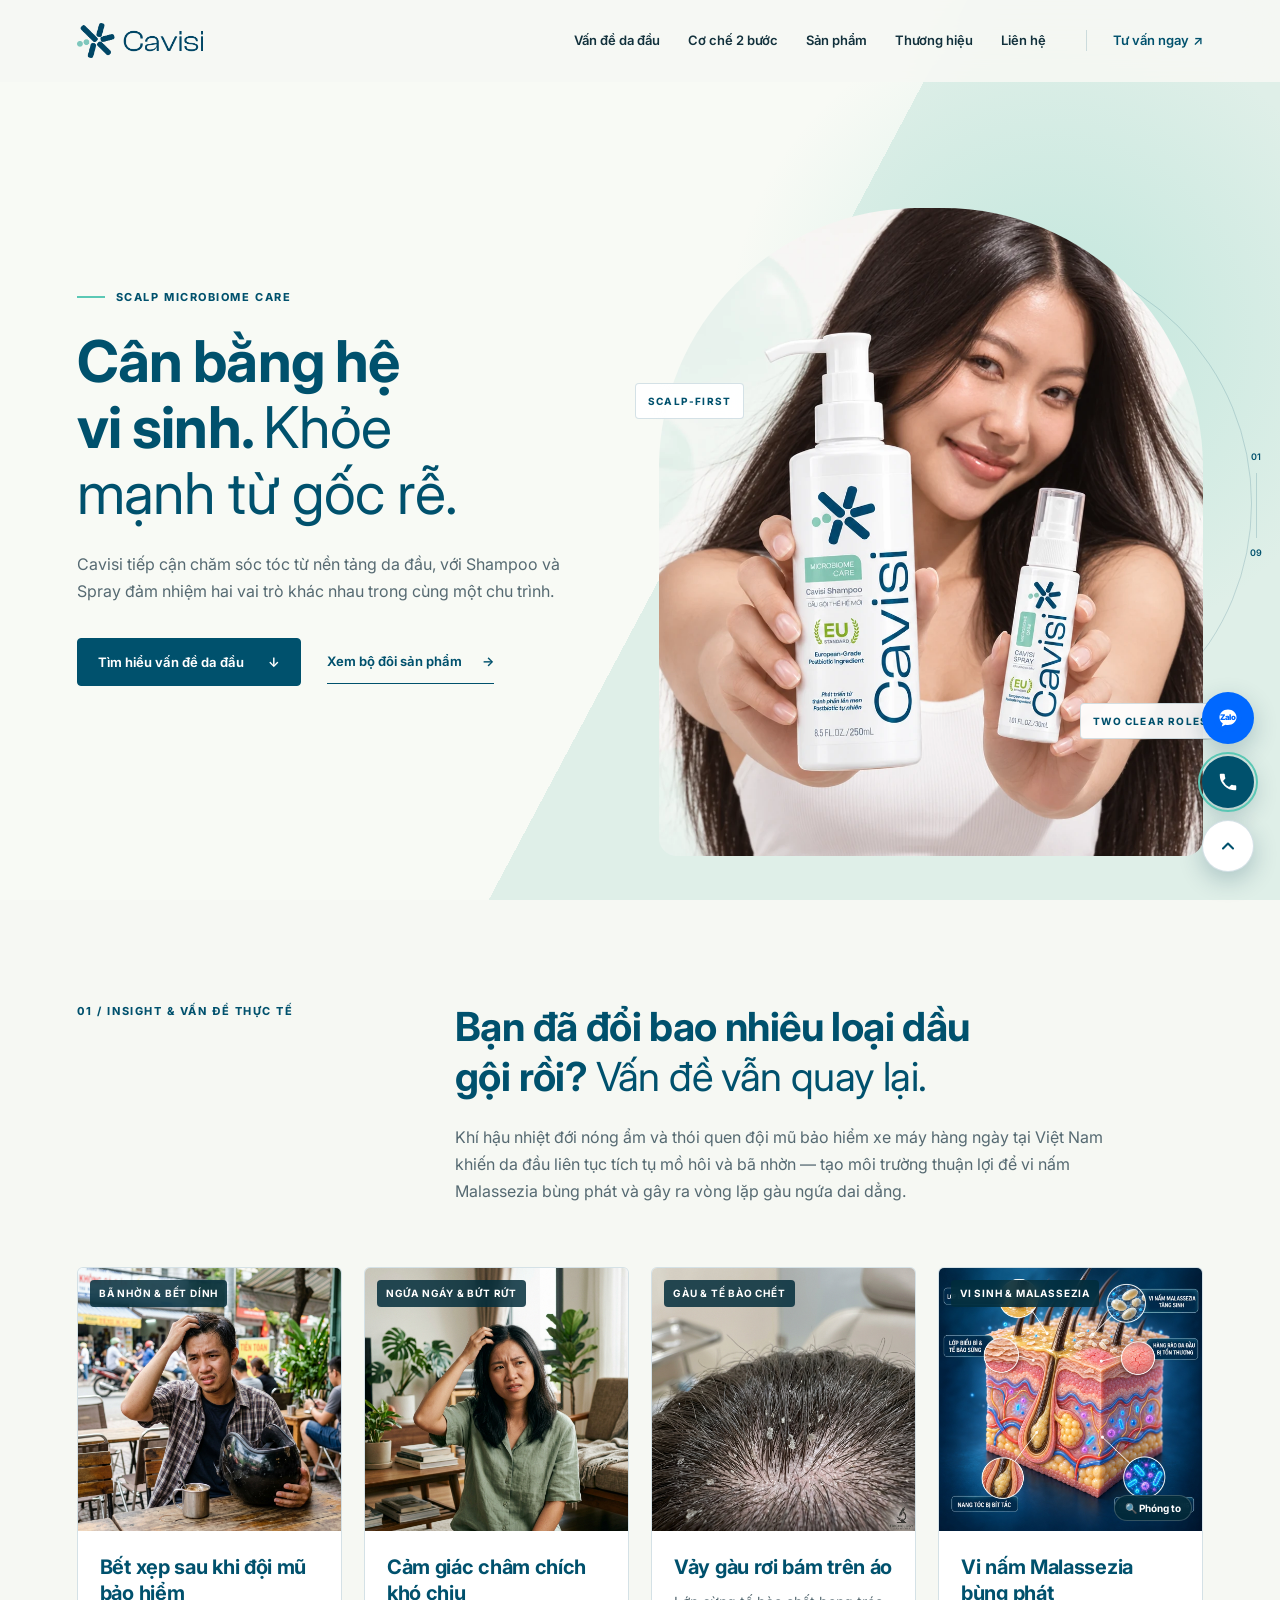
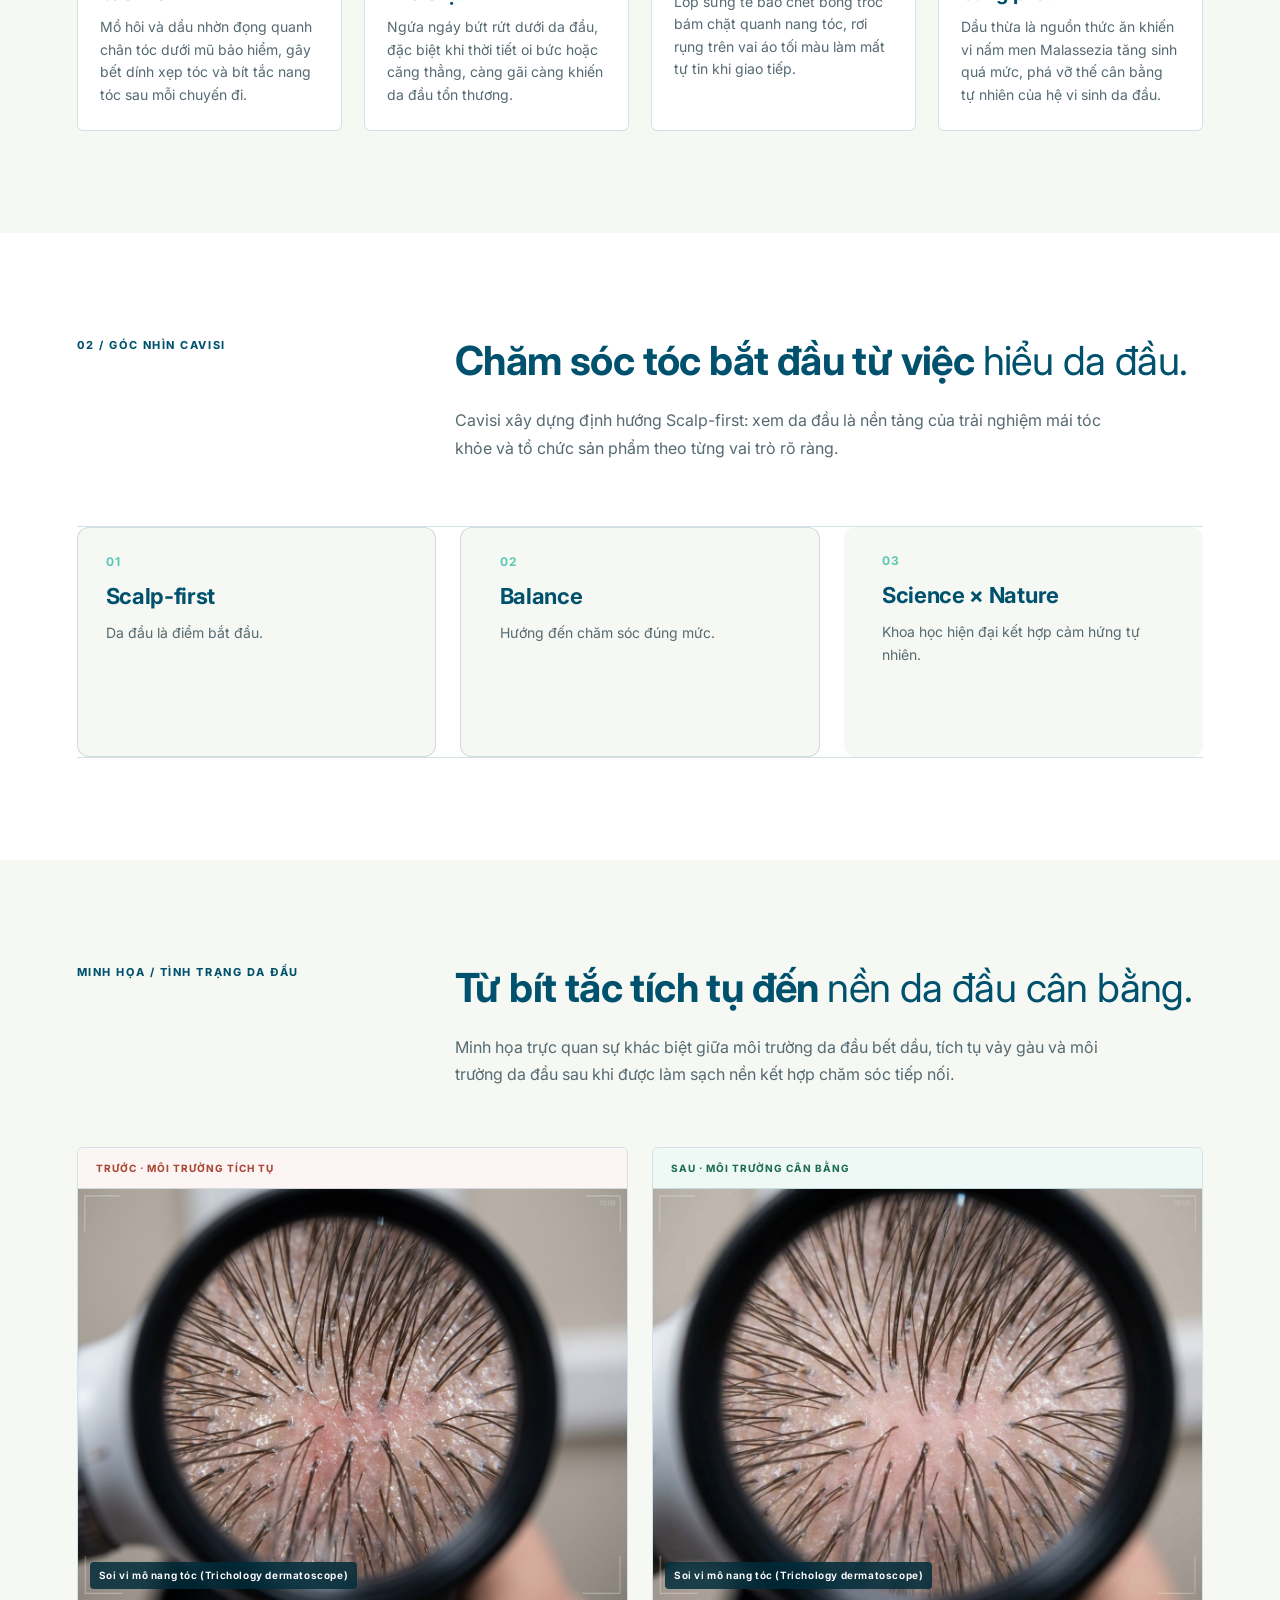
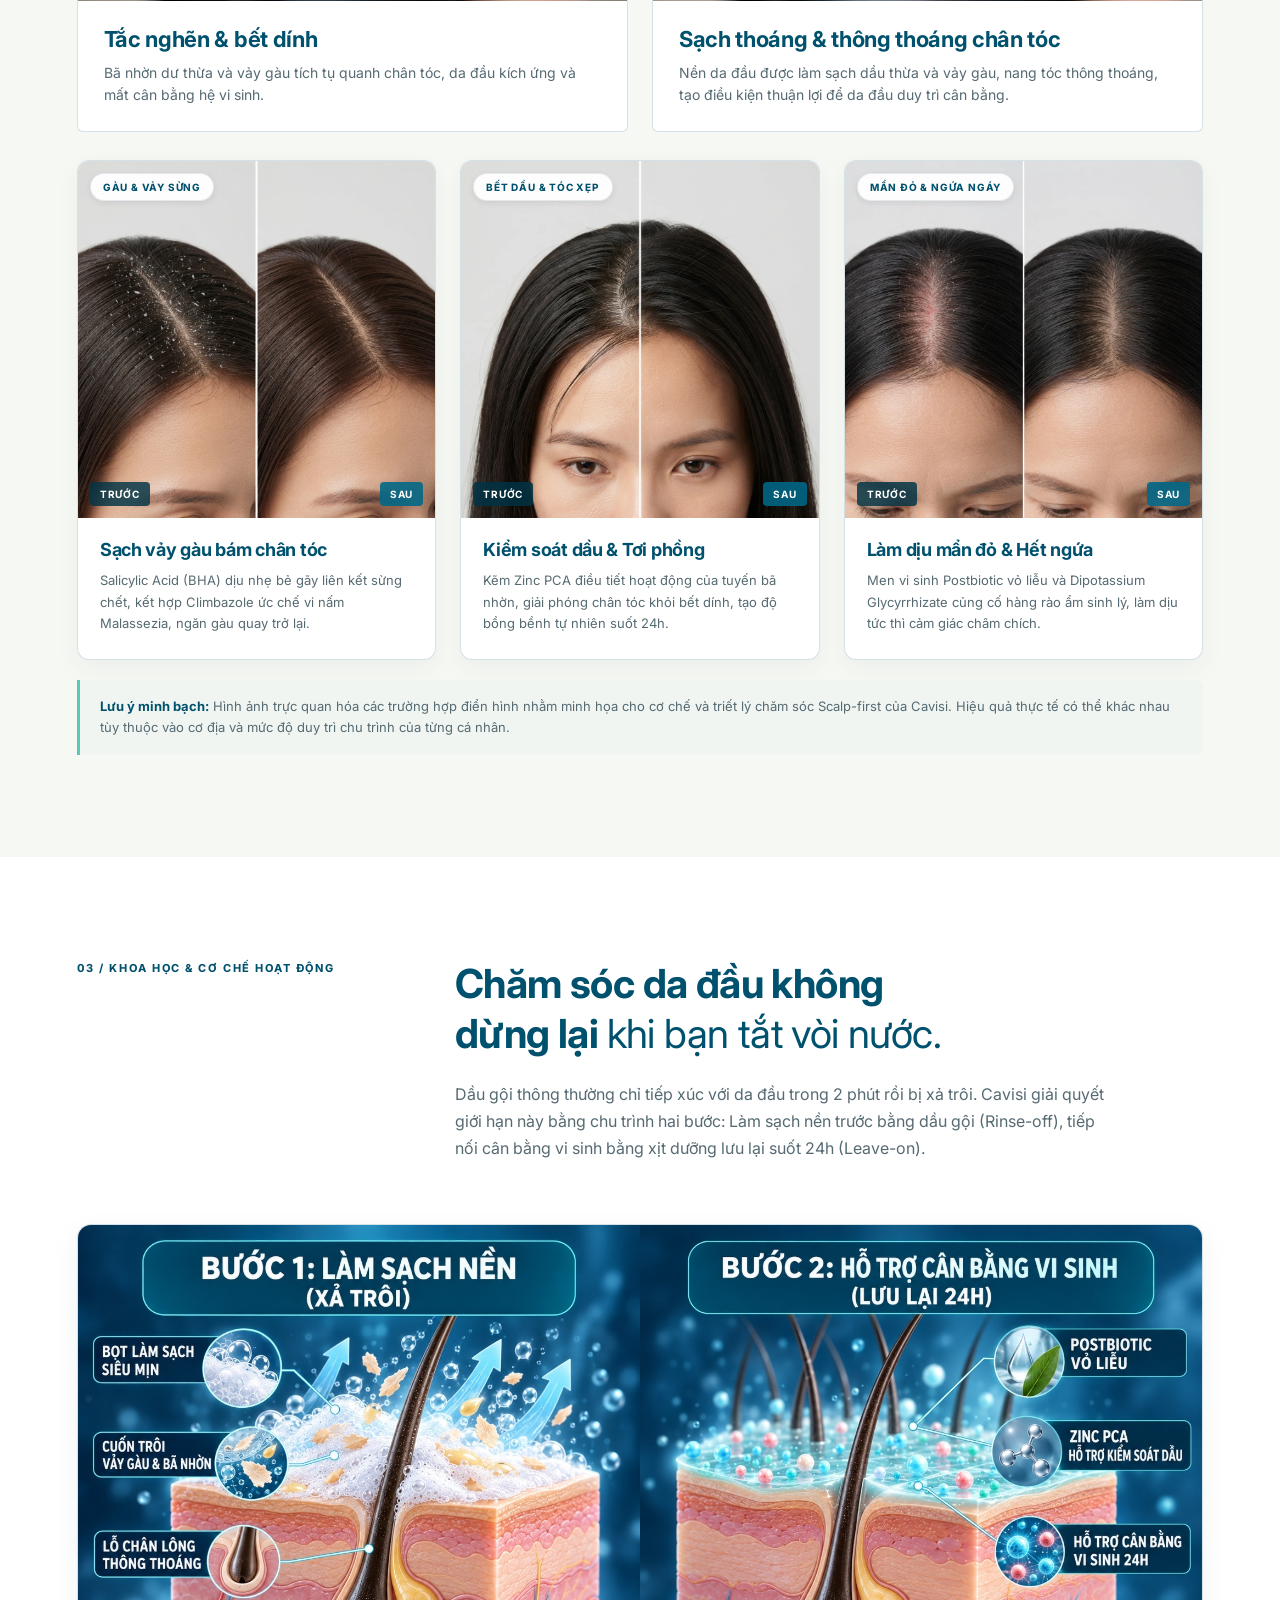
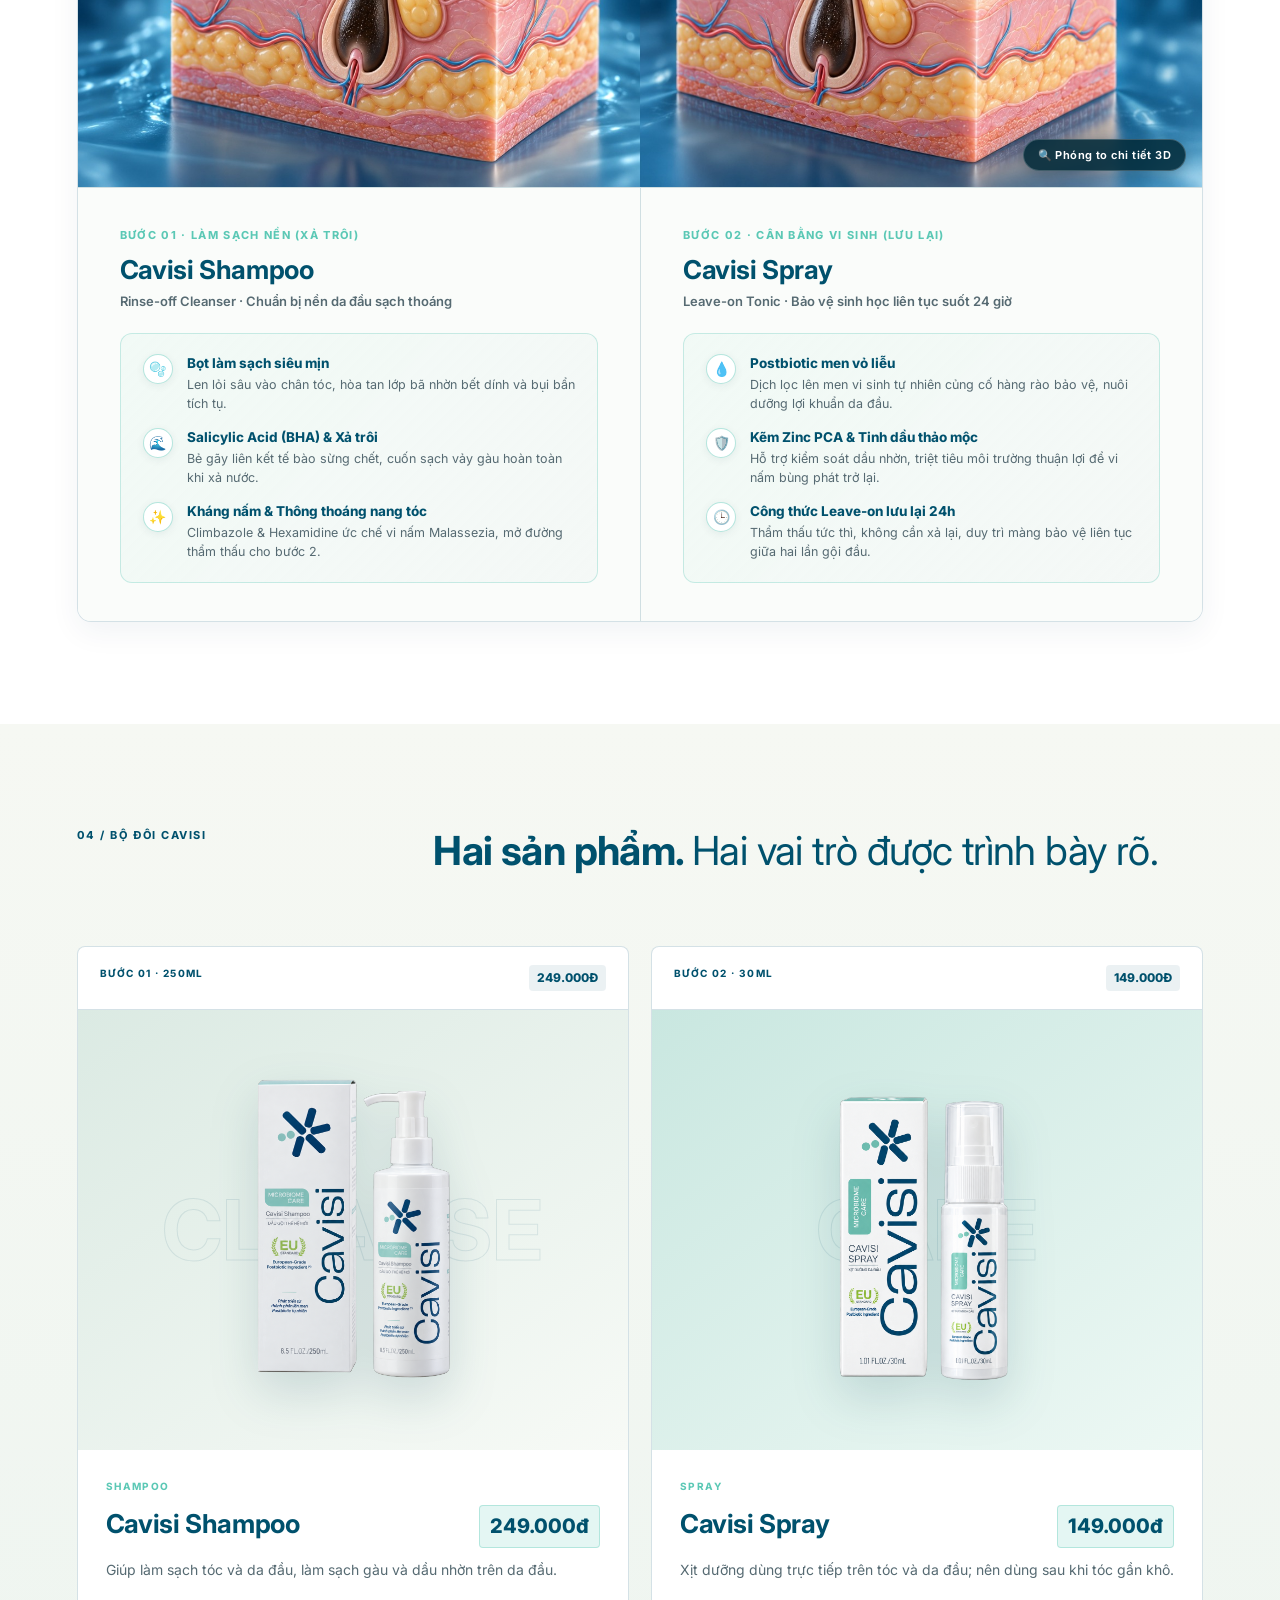
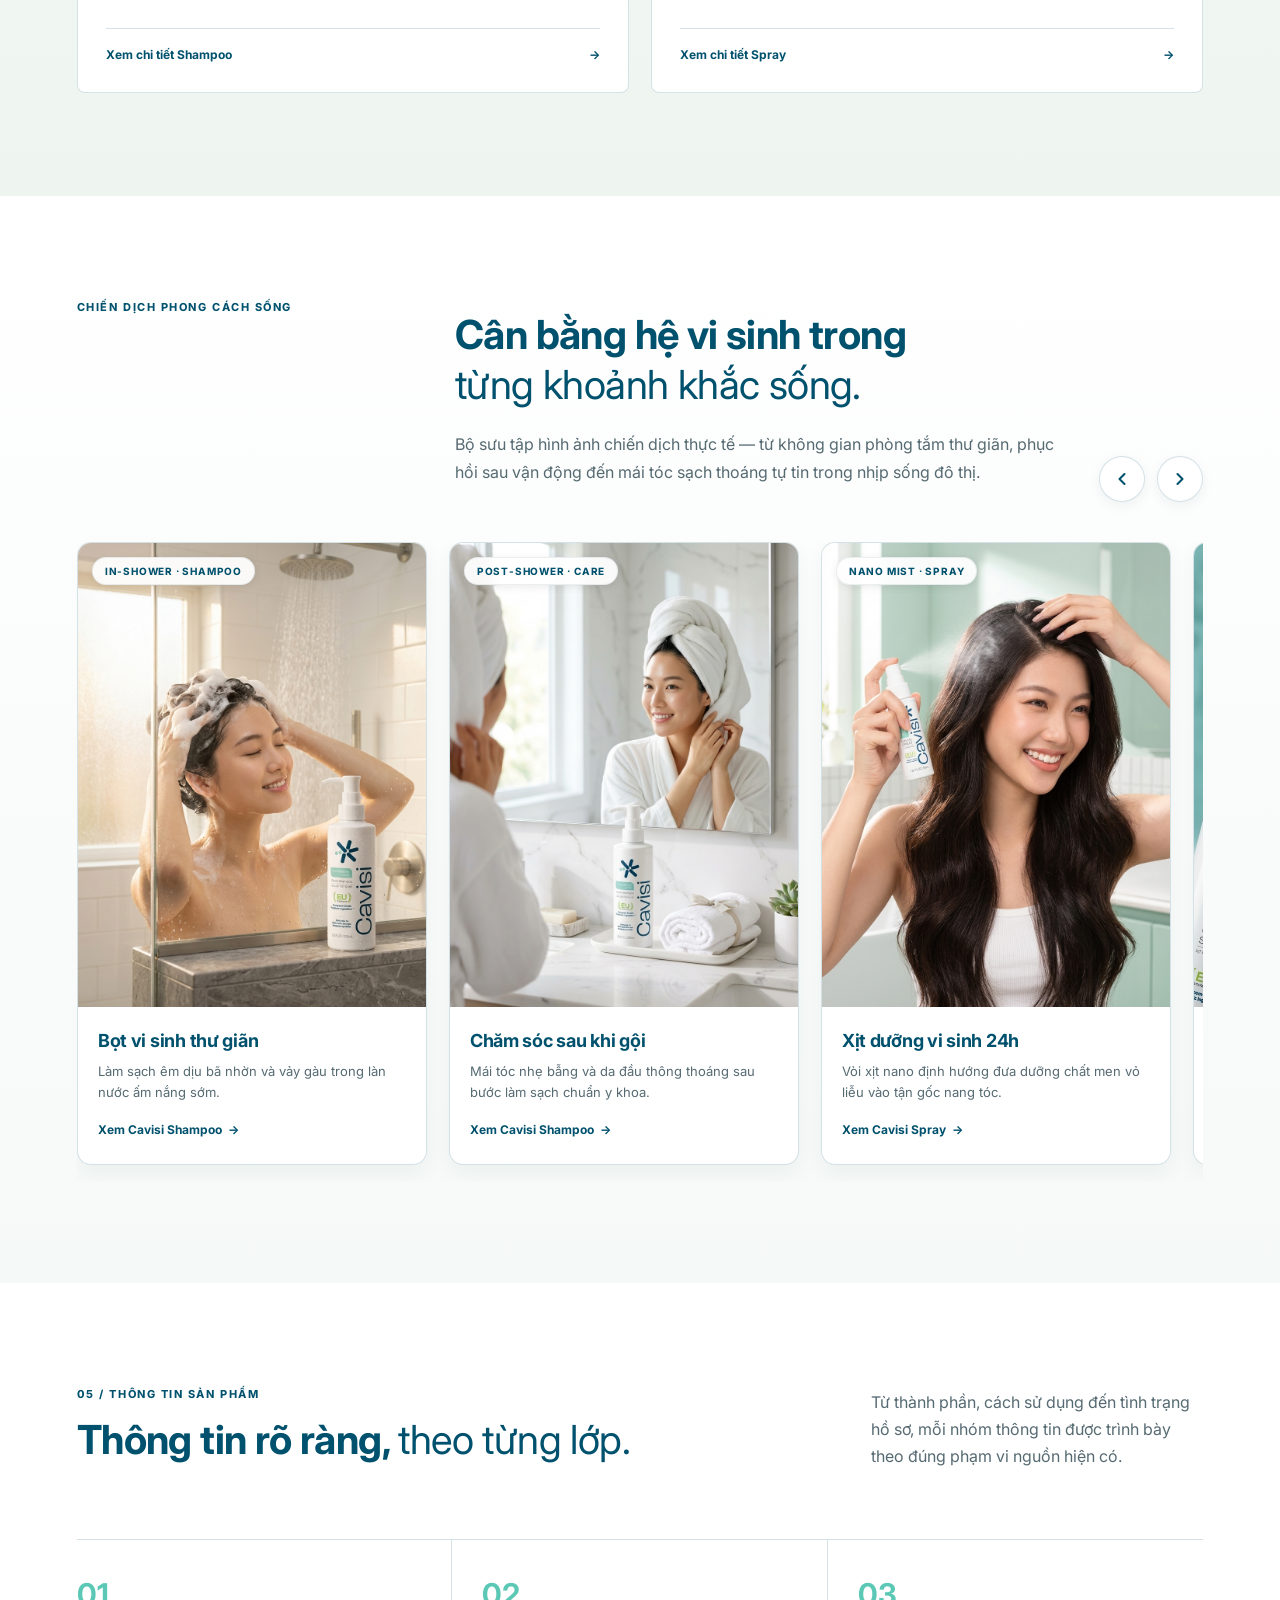
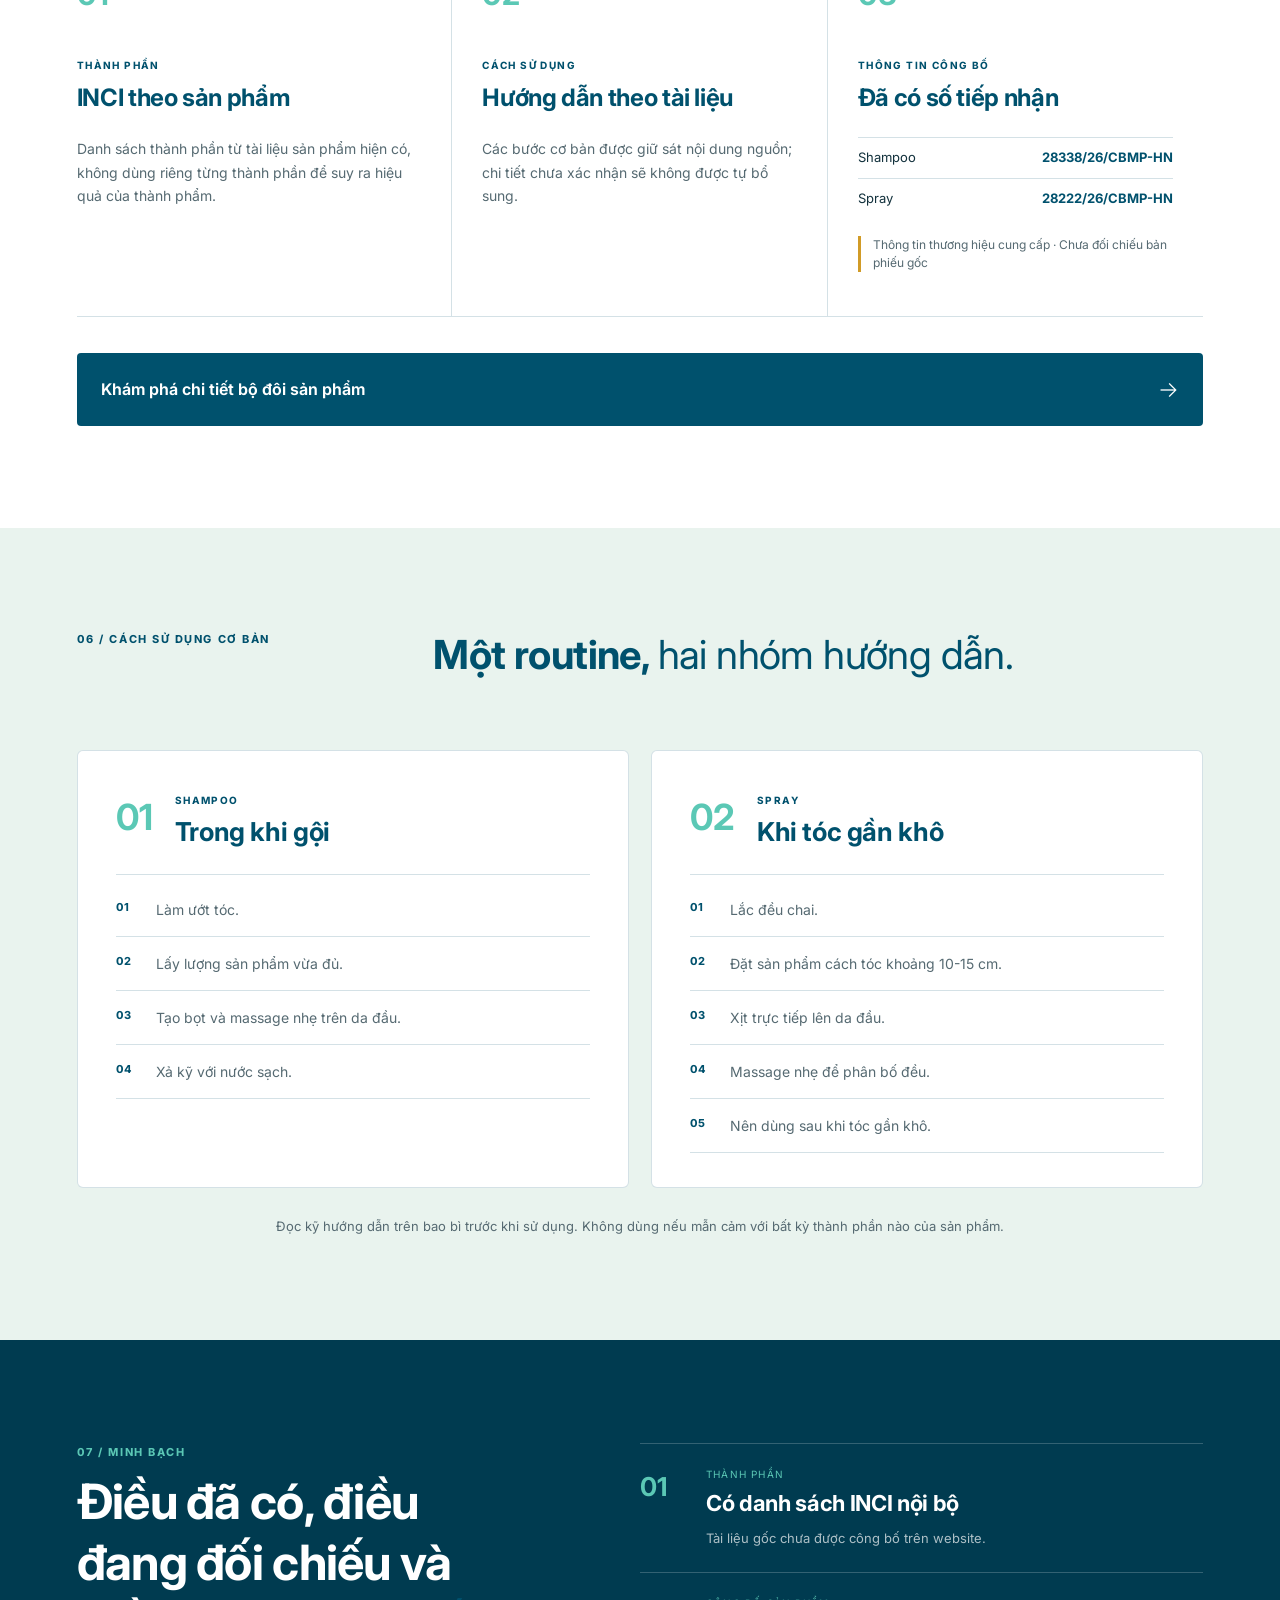
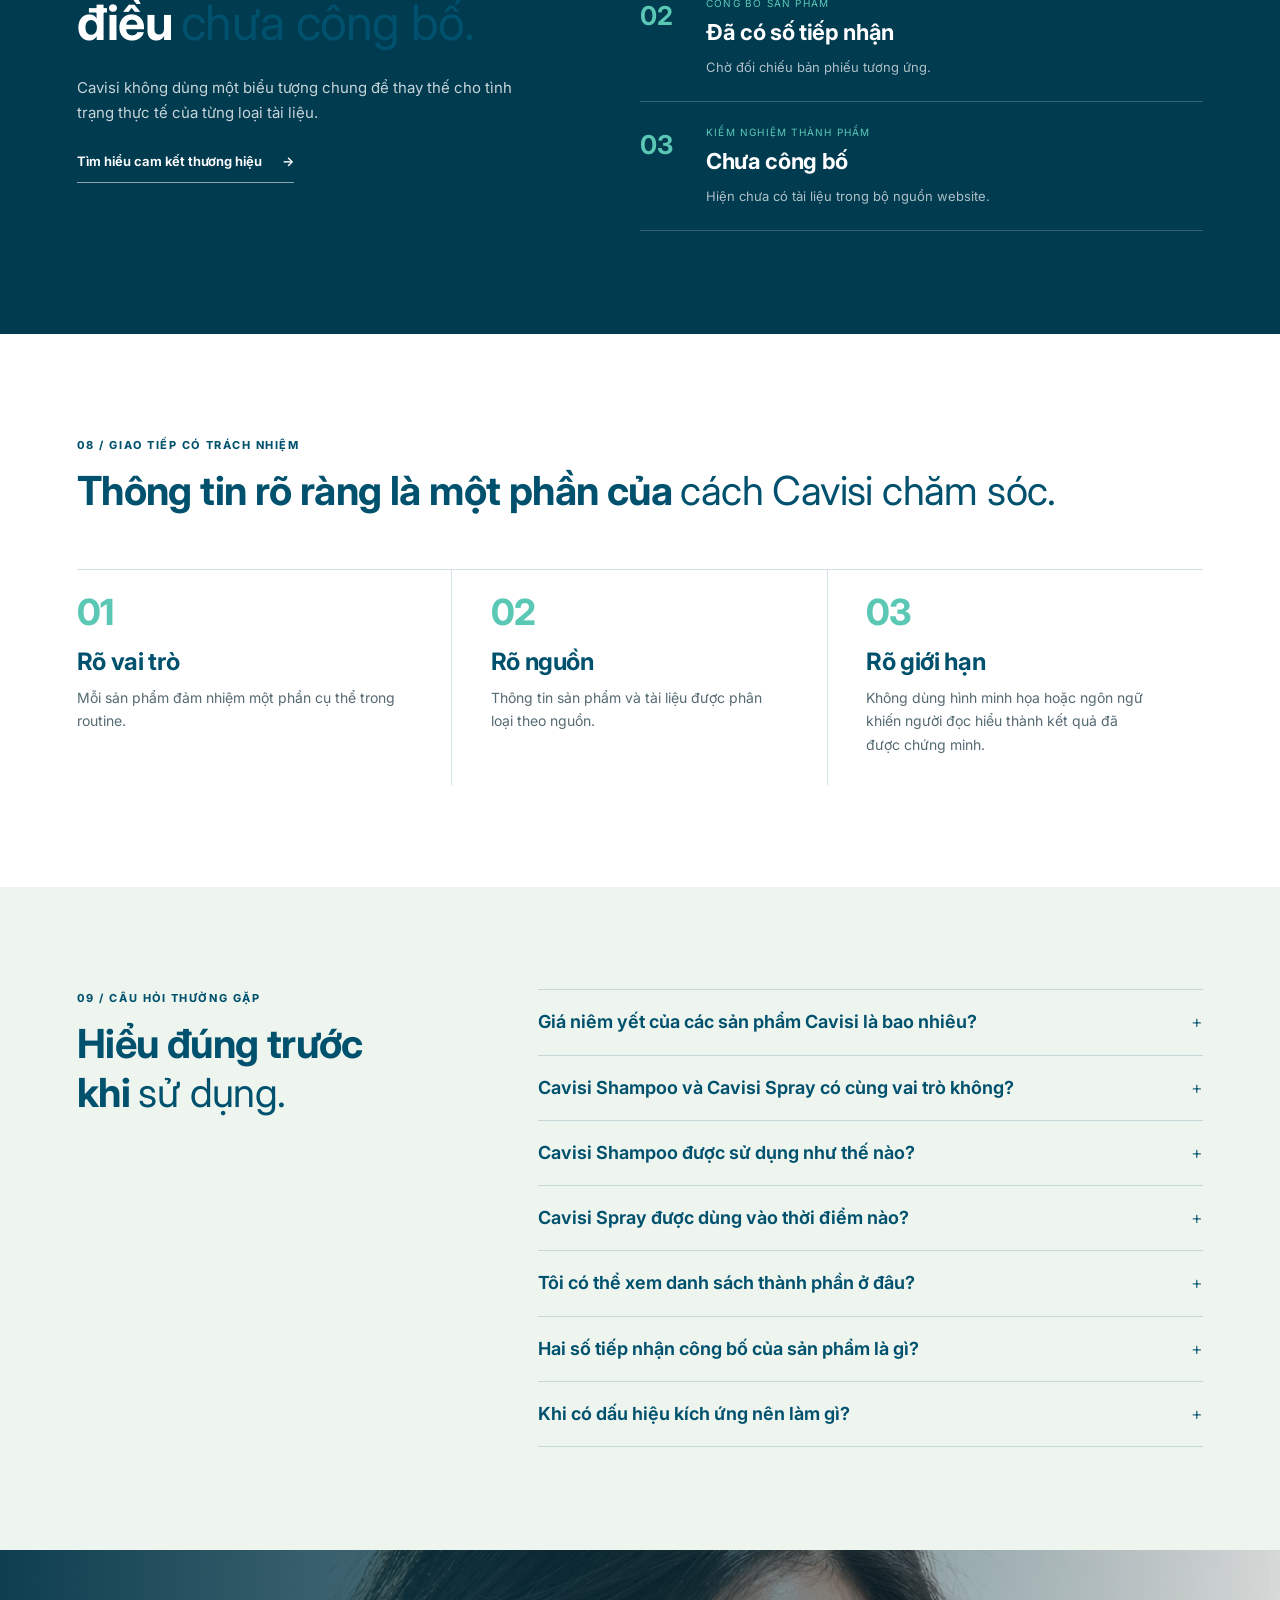
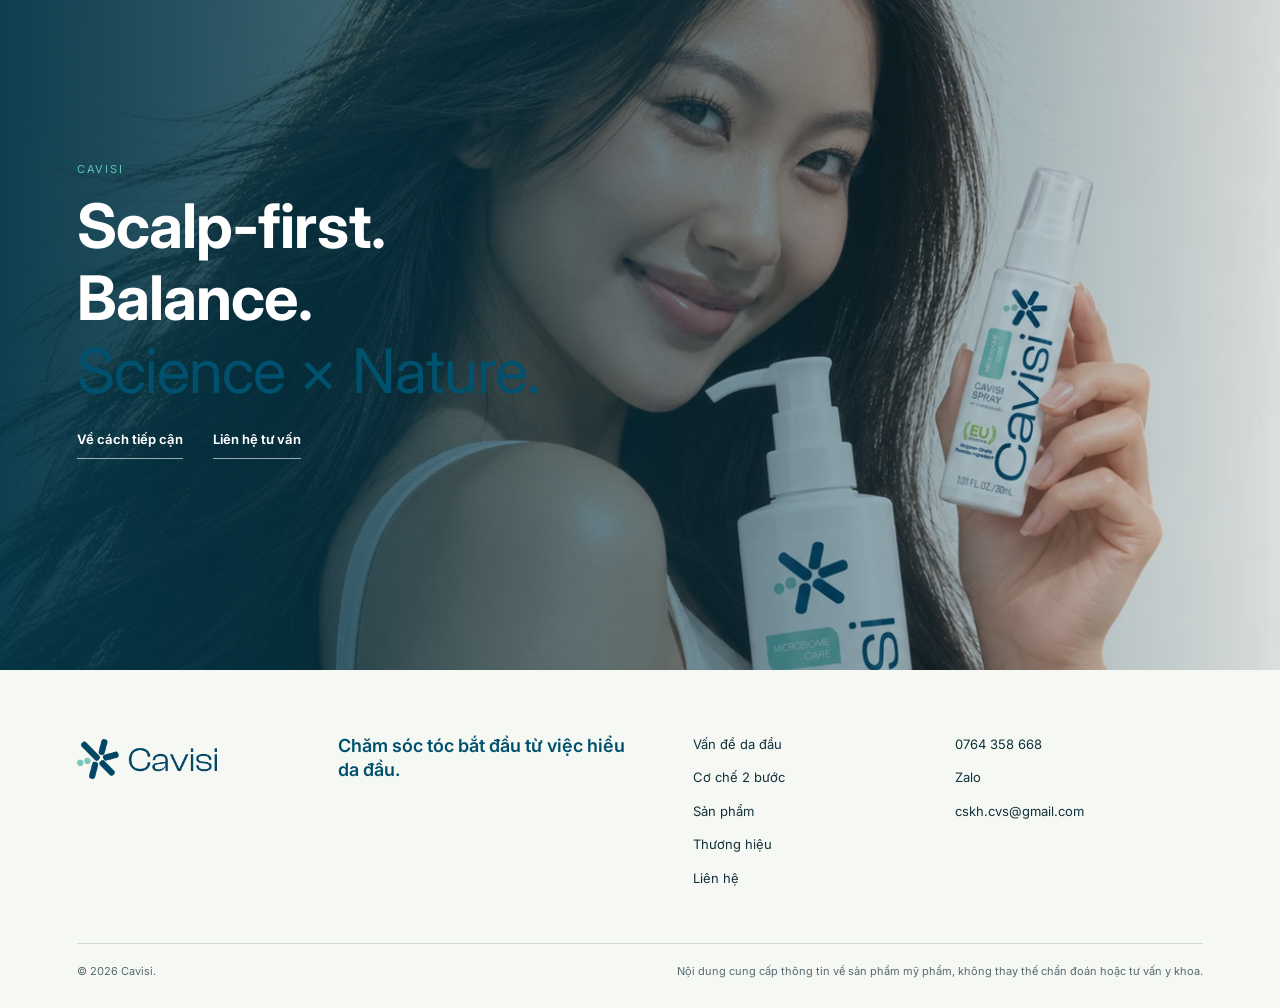
==== _web/index.html @ 40856802 "refactor: hop nhat mo ta co che buoc 1 va 2, loai bo trung lap noi dung va toi uu layout the" ====
<!doctype html>
<html lang="vi">
<head>
  <meta charset="utf-8">
  <meta name="viewport" content="width=device-width, initial-scale=1">
  <title>Cavisi | Chăm sóc tóc bắt đầu từ da đầu (Scalp-First Care)</title>
  <meta name="description" content="Cavisi tiên phong phương pháp Scalp Microbiome Care tại Việt Nam. Chu trình 2 bước khoa học kết hợp Dầu gội làm sạch nền và Xịt dưỡng vi sinh 24h.">
  <link rel="canonical" href="https://cavisi.vn/">
  <link rel="icon" type="image/svg+xml" href="assets/favicon.svg">
  <link rel="icon" type="image/png" sizes="32x32" href="assets/favicon-32x32.png">
  <link rel="icon" type="image/png" sizes="16x16" href="assets/favicon-16x16.png">
  <link rel="apple-touch-icon" sizes="180x180" href="assets/apple-touch-icon.png">

  <!-- Open Graph / Facebook / Zalo -->
  <meta property="og:type" content="website">
  <meta property="og:url" content="https://cavisi.vn/">
  <meta property="og:title" content="Cavisi | Chăm sóc tóc bắt đầu từ da đầu">
  <meta property="og:description" content="Giải pháp Scalp Microbiome Care chuẩn y khoa: Shampoo làm sạch nền (Rinse-off) và Spray cân bằng vi sinh 24h (Leave-on).">
  <meta property="og:image" content="https://cavisi.vn/assets/cavisi-duo-water.jpg">
  <meta property="og:locale" content="vi_VN">
  <meta property="og:site_name" content="Cavisi">

  <!-- Twitter / X -->
  <meta name="twitter:card" content="summary_large_image">
  <meta name="twitter:title" content="Cavisi | Scalp Microbiome Care">
  <meta name="twitter:description" content="Chăm sóc tóc bắt đầu từ da đầu. Bộ đôi dầu gội BHA & xịt dưỡng vi sinh men vỏ liễu.">
  <meta name="twitter:image" content="https://cavisi.vn/assets/cavisi-duo-water.jpg">

  <!-- Preload Critical Resources -->
  <link rel="preload" href="assets/Inter-Variable.ttf" as="font" type="font/ttf" crossorigin>
  <link rel="preload" href="assets/hero-model.webp" as="image" fetchpriority="high">
  <link rel="stylesheet" href="styles.css">

  <!-- Structured Data (JSON-LD) -->
  <script type="application/ld+json">
  {
    "@context": "https://schema.org",
    "@graph": [
      {
        "@type": "Organization",
        "@id": "https://cavisi.vn/#organization",
        "name": "Cavisi",
        "url": "https://cavisi.vn/",
        "logo": "https://cavisi.vn/assets/logo-primary.webp",
        "sameAs": ["https://zalo.me/0764358668"],
        "contactPoint": {
          "@type": "ContactPoint",
          "telephone": "+84-764-358-668",
          "contactType": "customer support",
          "areaServed": "VN",
          "availableLanguage": "Vietnamese"
        }
      },
      {
        "@type": "WebSite",
        "@id": "https://cavisi.vn/#website",
        "url": "https://cavisi.vn/",
        "name": "Cavisi Scalp Microbiome Care",
        "publisher": {"@id": "https://cavisi.vn/#organization"}
      }
    ]
  }
  </script>
</head>
<body>
  <a class="skip-link" href="#main">Đi đến nội dung chính</a>
  <header class="site-header" data-header>
    <a class="brand" href="#top" aria-label="Cavisi - Trang chủ"><img src="assets/logo-primary.webp" alt="Cavisi" width="126" height="36" fetchpriority="high"></a>
    <nav class="main-nav" id="main-nav" aria-label="Điều hướng chính">
      <a href="#van-de-da-dau">Vấn đề da đầu</a>
      <a href="co-che/">Cơ chế 2 bước</a>
      <a href="san-pham/">Sản phẩm</a>
      <a href="thuong-hieu/">Thương hiệu</a>
      <a href="lien-he/">Liên hệ</a>
    </nav>
    <a class="header-link" href="lien-he/">Tư vấn ngay <span aria-hidden="true">↗</span></a>
    <button class="menu-button" type="button" aria-controls="main-nav" aria-expanded="false" aria-label="Mở menu"><span></span><span></span></button>
  </header>

  <main id="main">
    <section class="hero" id="top">
      <div class="hero-copy reveal">
        <p class="eyebrow"><span></span> Scalp microbiome care</p>
        <h1>Cân bằng hệ vi sinh. <em>Khỏe mạnh từ gốc rễ.</em></h1>
        <p class="hero-lead">Cavisi tiếp cận chăm sóc tóc từ nền tảng da đầu, với Shampoo và Spray đảm nhiệm hai vai trò khác nhau trong cùng một chu trình.</p>
        <div class="hero-actions"><a class="button" href="#van-de-da-dau">Tìm hiểu vấn đề da đầu <span aria-hidden="true">↓</span></a><a class="text-link" href="#san-pham">Xem bộ đôi sản phẩm <span aria-hidden="true">→</span></a></div>
      </div>
      <div class="hero-media reveal delay-1"><div class="hero-orbit" aria-hidden="true"></div><img src="assets/hero-model.webp" alt="Người mẫu giới thiệu Cavisi Shampoo và Cavisi Spray"><span class="hero-note note-one">SCALP-FIRST</span><span class="hero-note note-two">TWO CLEAR ROLES</span></div>
      <div class="hero-index" aria-hidden="true"><span>01</span><i></i><span>09</span></div>
    </section>

    <section class="scalp-problems section-pad" id="van-de-da-dau">
      <div class="section-intro">
        <p class="section-kicker reveal">01 / Insight & Vấn đề thực tế</p>
        <div>
          <h2 class="reveal">Bạn đã đổi bao nhiêu loại dầu gội rồi? <em>Vấn đề vẫn quay lại.</em></h2>
          <p class="section-lead reveal">Khí hậu nhiệt đới nóng ẩm và thói quen đội mũ bảo hiểm xe máy hàng ngày tại Việt Nam khiến da đầu liên tục tích tụ mồ hôi và bã nhờn — tạo môi trường thuận lợi để vi nấm Malassezia bùng phát và gây ra vòng lặp gàu ngứa dai dẳng.</p>
        </div>
      </div>

      <div class="problem-grid">
        <article class="problem-card reveal">
          <div class="problem-media">
            <img src="assets/problems/insight-vn-helmet.jpg" alt="Người Việt đội mũ bảo hiểm mồ hôi bết tóc" loading="lazy">
            <span class="problem-tag">Bã nhờn & Bết dính</span>
          </div>
          <div class="problem-body">
            <h3>Bết xẹp sau khi đội mũ bảo hiểm</h3>
            <p>Mồ hôi và dầu nhờn đọng quanh chân tóc dưới mũ bảo hiểm, gây bết dính xẹp tóc và bít tắc nang tóc sau mỗi chuyến đi.</p>
          </div>
        </article>

        <article class="problem-card reveal delay-1">
          <div class="problem-media">
            <img src="assets/problems/insight-vn-itch.jpg" alt="Người Việt bứt rứt ngứa ngáy da đầu" loading="lazy">
            <span class="problem-tag">Ngứa ngáy & Bứt rứt</span>
          </div>
          <div class="problem-body">
            <h3>Cảm giác châm chích khó chịu</h3>
            <p>Ngứa ngáy bứt rứt dưới da đầu, đặc biệt khi thời tiết oi bức hoặc căng thẳng, càng gãi càng khiến da đầu tổn thương.</p>
          </div>
        </article>

        <article class="problem-card reveal delay-1">
          <div class="problem-media">
            <img src="assets/problems/problem-dandruff.jpg" alt="Vảy gàu nhìn thấy bám chân tóc" loading="lazy">
            <span class="problem-tag">Gàu & Tế bào chết</span>
          </div>
          <div class="problem-body">
            <h3>Vảy gàu rơi bám trên áo</h3>
            <p>Lớp sừng tế bào chết bong tróc bám chặt quanh nang tóc, rơi rụng trên vai áo tối màu làm mất tự tin khi giao tiếp.</p>
          </div>
        </article>

        <article class="problem-card reveal delay-2">
          <div class="problem-media" data-zoom-src="assets/problems/problem-fungus-microbiome.jpg" data-zoom-caption="Mô phỏng 3D vi nấm Malassezia và hàng rào da đầu bị tổn thương" style="cursor:pointer;">
            <img src="assets/problems/problem-fungus-microbiome.jpg" alt="Mô phỏng 3D vi nấm Malassezia và hàng rào da đầu" loading="lazy">
            <span class="problem-tag">Vi sinh & Malassezia</span>
            <span class="zoom-hint" style="position:absolute;bottom:10px;right:10px;background:rgba(0,40,55,.85);backdrop-filter:blur(6px);color:#fff;font-size:10px;font-weight:700;padding:4px 10px;border-radius:14px;border:1px solid rgba(255,255,255,.2);pointer-events:none;">🔍 Phóng to</span>
          </div>
          <div class="problem-body">
            <h3>Vi nấm Malassezia bùng phát</h3>
            <p>Dầu thừa là nguồn thức ăn khiến vi nấm men Malassezia tăng sinh quá mức, phá vỡ thế cân bằng tự nhiên của hệ vi sinh da đầu.</p>
          </div>
        </article>
      </div>
    </section>

    <section class="viewpoint section-pad" id="cach-tiep-can">
      <div class="section-intro"><p class="section-kicker reveal">02 / Góc nhìn Cavisi</p><div><h2 class="reveal">Chăm sóc tóc bắt đầu từ việc <em>hiểu da đầu.</em></h2><p class="section-lead reveal">Cavisi xây dựng định hướng Scalp-first: xem da đầu là nền tảng của trải nghiệm mái tóc khỏe và tổ chức sản phẩm theo từng vai trò rõ ràng.</p></div></div>
      <div class="principle-grid"><article class="principle-card reveal"><span>01</span><h3>Scalp-first</h3><p>Da đầu là điểm bắt đầu.</p></article><article class="principle-card reveal delay-1"><span>02</span><h3>Balance</h3><p>Hướng đến chăm sóc đúng mức.</p></article><article class="principle-card reveal delay-2"><span>03</span><h3>Science × Nature</h3><p>Khoa học hiện đại kết hợp cảm hứng tự nhiên.</p></article></div>
    </section>

    <section class="scalp-compare section-pad" id="minh-hoa-da-dau">
      <div class="section-intro">
        <p class="section-kicker reveal">Minh họa / Tình trạng da đầu</p>
        <div>
          <h2 class="reveal">Từ bít tắc tích tụ đến <em>nền da đầu cân bằng.</em></h2>
          <p class="section-lead reveal">Minh họa trực quan sự khác biệt giữa môi trường da đầu bết dầu, tích tụ vảy gàu và môi trường da đầu sau khi được làm sạch nền kết hợp chăm sóc tiếp nối.</p>
        </div>
      </div>

      <div class="compare-grid">
        <article class="compare-card compare-before reveal">
          <div class="compare-badge badge-before">Trước · Môi trường tích tụ</div>
          <div class="compare-visual">
            <img src="assets/before-after/scalp-dermatoscope-before.jpg" alt="Minh họa vi mô nang tóc trước khi làm sạch, có bã nhờn và vảy gàu" loading="lazy">
            <div class="compare-lens-label">Soi vi mô nang tóc (Trichology dermatoscope)</div>
          </div>
          <div class="compare-content">
            <h3>Tắc nghẽn & bết dính</h3>
            <p>Bã nhờn dư thừa và vảy gàu tích tụ quanh chân tóc, da đầu kích ứng và mất cân bằng hệ vi sinh.</p>
          </div>
        </article>

        <article class="compare-card compare-after reveal delay-1">
          <div class="compare-badge badge-after">Sau · Môi trường cân bằng</div>
          <div class="compare-visual">
            <img src="assets/before-after/scalp-dermatoscope-after.jpg" alt="Minh họa vi mô nang tóc sau khi làm sạch và chăm sóc cân bằng vi sinh" loading="lazy">
            <div class="compare-lens-label">Soi vi mô nang tóc (Trichology dermatoscope)</div>
          </div>
          <div class="compare-content">
            <h3>Sạch thoáng & thông thoáng chân tóc</h3>
            <p>Nền da đầu được làm sạch dầu thừa và vảy gàu, nang tóc thông thoáng, tạo điều kiện thuận lợi để da đầu duy trì cân bằng.</p>
          </div>
        </article>
      </div>

      <!-- 2. Bộ sưu tập Before & After thực tế (3 nhóm vấn đề điển hình) -->
      <div class="scalp-collection-grid reveal">
        <!-- Vấn đề 1: Gàu & Vảy sừng -->
        <article class="scalp-collection-card">
          <div class="scalp-collection-media">
            <span class="collection-case-tag">Gàu &amp; Vảy sừng</span>
            <img src="assets/before-after/before-after-1.webp" alt="So sánh Trước và Sau: Loại bỏ vảy gàu và tế bào chết bám chân tóc" width="500" height="500" loading="lazy" decoding="async">
            <div class="split-labels">
              <span class="label-before">Trước</span>
              <span class="label-after">Sau</span>
            </div>
          </div>
          <div class="scalp-collection-body">
            <h3>Sạch vảy gàu bám chân tóc</h3>
            <p>Salicylic Acid (BHA) dịu nhẹ bẻ gãy liên kết sừng chết, kết hợp Climbazole ức chế vi nấm Malassezia, ngăn gàu quay trở lại.</p>
          </div>
        </article>

        <!-- Vấn đề 2: Bết dầu & Tóc xẹp -->
        <article class="scalp-collection-card">
          <div class="scalp-collection-media">
            <span class="collection-case-tag">Bết dầu &amp; Tóc xẹp</span>
            <img src="assets/before-after/before-after-2.webp" alt="So sánh Trước và Sau: Giảm bết dầu, chân tóc tơi phồng bồng bềnh" width="500" height="500" loading="lazy" decoding="async">
            <div class="split-labels">
              <span class="label-before">Trước</span>
              <span class="label-after">Sau</span>
            </div>
          </div>
          <div class="scalp-collection-body">
            <h3>Kiểm soát dầu &amp; Tơi phồng</h3>
            <p>Kẽm Zinc PCA điều tiết hoạt động của tuyến bã nhờn, giải phóng chân tóc khỏi bết dính, tạo độ bồng bềnh tự nhiên suốt 24h.</p>
          </div>
        </article>

        <!-- Vấn đề 3: Mẩn đỏ & Kích ứng ngứa -->
        <article class="scalp-collection-card">
          <div class="scalp-collection-media">
            <span class="collection-case-tag">Mẩn đỏ &amp; Ngứa ngáy</span>
            <img src="assets/before-after/before-after-3.webp" alt="So sánh Trước và Sau: Làm dịu mẩn đỏ và chấm dứt ngứa rát da đầu" width="500" height="500" loading="lazy" decoding="async">
            <div class="split-labels">
              <span class="label-before">Trước</span>
              <span class="label-after">Sau</span>
            </div>
          </div>
          <div class="scalp-collection-body">
            <h3>Làm dịu mẩn đỏ &amp; Hết ngứa</h3>
            <p>Men vi sinh Postbiotic vỏ liễu và Dipotassium Glycyrrhizate củng cố hàng rào ẩm sinh lý, làm dịu tức thì cảm giác châm chích.</p>
          </div>
        </article>
      </div>

      <div class="compare-disclaimer reveal">
        <p><strong>Lưu ý minh bạch:</strong> Hình ảnh trực quan hóa các trường hợp điển hình nhằm minh họa cho cơ chế và triết lý chăm sóc Scalp-first của Cavisi. Hiệu quả thực tế có thể khác nhau tùy thuộc vào cơ địa và mức độ duy trì chu trình của từng cá nhân.</p>
      </div>
    </section>

    <section class="mechanism section-pad" id="co-che">
      <div class="section-intro">
        <p class="section-kicker reveal">03 / Khoa học & Cơ chế hoạt động</p>
        <div>
          <h2 class="reveal">Chăm sóc da đầu không dừng lại <em>khi bạn tắt vòi nước.</em></h2>
          <p class="section-lead reveal">Dầu gội thông thường chỉ tiếp xúc với da đầu trong 2 phút rồi bị xả trôi. Cavisi giải quyết giới hạn này bằng chu trình hai bước: Làm sạch nền trước bằng dầu gội (Rinse-off), tiếp nối cân bằng vi sinh bằng xịt dưỡng lưu lại suốt 24h (Leave-on).</p>
        </div>
      </div>

      <div class="mechanism-stage reveal">
        <div class="mechanism-visual" data-zoom-src="assets/mechanism/mechanism-two-step.jpg" data-zoom-caption="Sơ đồ 3D y khoa cơ chế 2 bước: Bước 1 Làm sạch nền (Xả trôi) và Bước 2 Cân bằng vi sinh (Lưu lại 24h)">
          <img src="assets/mechanism/mechanism-two-step.jpg" alt="Sơ đồ 3D y khoa cơ chế 2 bước: Bước 1 Làm sạch nền (Xả trôi) và Bước 2 Cân bằng vi sinh (Lưu lại 24h)" width="2048" height="1024" loading="lazy">
          <span class="zoom-hint">🔍 Phóng to chi tiết 3D</span>
        </div>
        <div class="mechanism-columns">
          <div class="mechanism-step step-one">
            <div class="mechanism-step-visual" data-zoom-src="assets/mechanism/mechanism-step-1.jpg" data-zoom-caption="Sơ đồ 3D Bước 1: Làm sạch nền (Xả trôi) - Cavisi Shampoo">
              <img src="assets/mechanism/mechanism-step-1.jpg" alt="Sơ đồ 3D Bước 1: Làm sạch nền (Xả trôi)" width="1024" height="1024" loading="lazy">
              <span class="zoom-hint">🔍 Chạm phóng to HD</span>
            </div>
            <div class="step-num">BƯỚC 01 · LÀM SẠCH NỀN (XẢ TRÔI)</div>
            <h3>Cavisi Shampoo</h3>
            <p class="step-role">Rinse-off Cleanser · Chuẩn bị nền da đầu sạch thoáng</p>

            <div class="mechanism-micro-points">
              <div class="micro-point">
                <span class="micro-icon">🫧</span>
                <div class="micro-info">
                  <strong>Bọt làm sạch siêu mịn</strong>
                  <span>Len lỏi sâu vào chân tóc, hòa tan lớp bã nhờn bết dính và bụi bẩn tích tụ.</span>
                </div>
              </div>
              <div class="micro-point">
                <span class="micro-icon">🌊</span>
                <div class="micro-info">
                  <strong>Salicylic Acid (BHA) & Xả trôi</strong>
                  <span>Bẻ gãy liên kết tế bào sừng chết, cuốn sạch vảy gàu hoàn toàn khi xả nước.</span>
                </div>
              </div>
              <div class="micro-point">
                <span class="micro-icon">✨</span>
                <div class="micro-info">
                  <strong>Kháng nấm & Thông thoáng nang tóc</strong>
                  <span>Climbazole & Hexamidine ức chế vi nấm Malassezia, mở đường thẩm thấu cho bước 2.</span>
                </div>
              </div>
            </div>
          </div>

          <div class="mechanism-step step-two">
            <div class="mechanism-step-visual" data-zoom-src="assets/mechanism/mechanism-step-2.jpg" data-zoom-caption="Sơ đồ 3D Bước 2: Hỗ trợ cân bằng vi sinh (Lưu lại 24h) - Cavisi Spray">
              <img src="assets/mechanism/mechanism-step-2.jpg" alt="Sơ đồ 3D Bước 2: Hỗ trợ cân bằng vi sinh (Lưu lại 24h)" width="1024" height="1024" loading="lazy">
              <span class="zoom-hint">🔍 Chạm phóng to HD</span>
            </div>
            <div class="step-num">BƯỚC 02 · CÂN BẰNG VI SINH (LƯU LẠI)</div>
            <h3>Cavisi Spray</h3>
            <p class="step-role">Leave-on Tonic · Bảo vệ sinh học liên tục suốt 24 giờ</p>

            <div class="mechanism-micro-points">
              <div class="micro-point">
                <span class="micro-icon">💧</span>
                <div class="micro-info">
                  <strong>Postbiotic men vỏ liễu</strong>
                  <span>Dịch lọc lên men vi sinh tự nhiên củng cố hàng rào bảo vệ, nuôi dưỡng lợi khuẩn da đầu.</span>
                </div>
              </div>
              <div class="micro-point">
                <span class="micro-icon">🛡️</span>
                <div class="micro-info">
                  <strong>Kẽm Zinc PCA & Tinh dầu thảo mộc</strong>
                  <span>Hỗ trợ kiểm soát dầu nhờn, triệt tiêu môi trường thuận lợi để vi nấm bùng phát trở lại.</span>
                </div>
              </div>
              <div class="micro-point">
                <span class="micro-icon">🕒</span>
                <div class="micro-info">
                  <strong>Công thức Leave-on lưu lại 24h</strong>
                  <span>Thẩm thấu tức thì, không cần xả lại, duy trì màng bảo vệ liên tục giữa hai lần gội đầu.</span>
                </div>
              </div>
            </div>
          </div>
        </div>
      </div>
    </section>

    <section class="products section-pad" id="san-pham">
      <div class="section-intro compact"><p class="section-kicker reveal">04 / Bộ đôi Cavisi</p><h2 class="reveal">Hai sản phẩm. <em>Hai vai trò được trình bày rõ.</em></h2></div>
      <div class="product-grid">
        <article class="product-card product-shampoo reveal"><div class="product-meta"><span>Bước 01 · 250ml</span><span class="meta-price">249.000đ</span></div><div class="product-image"><span class="ghost-word">CLEANSE</span><img src="assets/shampoo-box-cutout.webp" alt="Cavisi Shampoo và hộp sản phẩm" loading="lazy"></div><div class="product-copy"><p>SHAMPOO</p><div class="product-title-price"><h3>Cavisi Shampoo</h3><span class="product-price">249.000đ</span></div><p>Giúp làm sạch tóc và da đầu, làm sạch gàu và dầu nhờn trên da đầu.</p><a href="san-pham/shampoo/">Xem chi tiết Shampoo <span aria-hidden="true">→</span></a></div></article>
        <article class="product-card product-spray reveal delay-1"><div class="product-meta"><span>Bước 02 · 30ml</span><span class="meta-price">149.000đ</span></div><div class="product-image"><span class="ghost-word">CARE</span><img src="assets/spray-box-cutout.webp" alt="Cavisi Spray và hộp sản phẩm" loading="lazy"></div><div class="product-copy"><p>SPRAY</p><div class="product-title-price"><h3>Cavisi Spray</h3><span class="product-price">149.000đ</span></div><p>Xịt dưỡng dùng trực tiếp trên tóc và da đầu; nên dùng sau khi tóc gần khô.</p><a href="san-pham/spray/">Xem chi tiết Spray <span aria-hidden="true">→</span></a></div></article>
      </div>
    </section>

    <!-- 04b / Chiến dịch phong cách sống thực tế -->
    <section class="home-showcase section-pad" id="chien-dich">
      <div class="section-intro">
        <p class="section-kicker reveal">Chiến dịch phong cách sống</p>
        <div class="home-showcase-head">
          <div>
            <h2 class="reveal">Cân bằng hệ vi sinh trong <em>từng khoảnh khắc sống.</em></h2>
            <p class="section-lead reveal">Bộ sưu tập hình ảnh chiến dịch thực tế — từ không gian phòng tắm thư giãn, phục hồi sau vận động đến mái tóc sạch thoáng tự tin trong nhịp sống đô thị.</p>
          </div>
          <div class="showcase-nav-btns reveal delay-1">
            <button class="showcase-arrow prev" type="button" aria-label="Xem hình trước" id="home-showcase-prev">
              <svg viewBox="0 0 24 24" width="20" height="20" fill="none" stroke="currentColor" stroke-width="2.5" stroke-linecap="round" stroke-linejoin="round" aria-hidden="true"><polyline points="15 18 9 12 15 6"></polyline></svg>
            </button>
            <button class="showcase-arrow next" type="button" aria-label="Xem hình tiếp theo" id="home-showcase-next">
              <svg viewBox="0 0 24 24" width="20" height="20" fill="none" stroke="currentColor" stroke-width="2.5" stroke-linecap="round" stroke-linejoin="round" aria-hidden="true"><polyline points="9 18 15 12 9 6"></polyline></svg>
            </button>
          </div>
        </div>
      </div>

      <div class="home-showcase-track-wrap reveal">
        <div class="home-showcase-track" id="home-showcase-track" tabindex="0" aria-label="Danh sách hình ảnh chiến dịch đời sống Cavisi">
          <!-- Item 1 -->
          <article class="showcase-card">
            <div class="showcase-media">
              <span class="showcase-tag">In-Shower · Shampoo</span>
              <img src="assets/shampoo-campaign/shampoo-camp-1-shower.jpg" alt="Người mẫu tạo bọt vi sinh dịu lành trong phòng tắm kính" width="500" height="660" loading="lazy" decoding="async">
            </div>
            <div class="showcase-content">
              <h3>Bọt vi sinh thư giãn</h3>
              <p>Làm sạch êm dịu bã nhờn và vảy gàu trong làn nước ấm nắng sớm.</p>
              <a class="showcase-link" href="san-pham/shampoo/">Xem Cavisi Shampoo <span aria-hidden="true">→</span></a>
            </div>
          </article>

          <!-- Item 2 -->
          <article class="showcase-card">
            <div class="showcase-media">
              <span class="showcase-tag">Post-Shower · Care</span>
              <img src="assets/shampoo-campaign/shampoo-camp-2-towel.jpg" alt="Người mẫu quấn khăn tắm cotton trắng vuốt nhẹ mái tóc sạch thoáng" width="500" height="660" loading="lazy" decoding="async">
            </div>
            <div class="showcase-content">
              <h3>Chăm sóc sau khi gội</h3>
              <p>Mái tóc nhẹ bẫng và da đầu thông thoáng sau bước làm sạch chuẩn y khoa.</p>
              <a class="showcase-link" href="san-pham/shampoo/">Xem Cavisi Shampoo <span aria-hidden="true">→</span></a>
            </div>
          </article>

          <!-- Item 3 -->
          <article class="showcase-card">
            <div class="showcase-media">
              <span class="showcase-tag">Nano Mist · Spray</span>
              <img src="assets/cavisi-in-use-spray.jpg" alt="Người mẫu thao tác xịt Cavisi Spray trực tiếp vào chân tóc" width="500" height="660" loading="lazy" decoding="async">
            </div>
            <div class="showcase-content">
              <h3>Xịt dưỡng vi sinh 24h</h3>
              <p>Vòi xịt nano định hướng đưa dưỡng chất men vỏ liễu vào tận gốc nang tóc.</p>
              <a class="showcase-link" href="san-pham/spray/">Xem Cavisi Spray <span aria-hidden="true">→</span></a>
            </div>
          </article>

          <!-- Item 4 -->
          <article class="showcase-card">
            <div class="showcase-media">
              <span class="showcase-tag">Fine Mist · Sensory</span>
              <img src="assets/spray-mist.jpg" alt="Tia xịt phun sương nano siêu mịn bao phủ chân tóc" width="500" height="660" loading="lazy" decoding="async">
            </div>
            <div class="showcase-content">
              <h3>Màn sương nano thẩm thấu</h3>
              <p>Khô thoáng tức thì, không gây bết rít hay cảm giác nặng tóc suốt ngày dài.</p>
              <a class="showcase-link" href="san-pham/spray/">Xem Cavisi Spray <span aria-hidden="true">→</span></a>
            </div>
          </article>

          <!-- Item 5 -->
          <article class="showcase-card">
            <div class="showcase-media">
              <span class="showcase-tag">Scalp Parting · Proof</span>
              <img src="assets/shampoo-campaign/shampoo-camp-6-parting.jpg" alt="Đường rẽ chân tóc sạch thoáng không còn vảy gàu" width="500" height="660" loading="lazy" decoding="async">
            </div>
            <div class="showcase-content">
              <h3>Chân tóc sạch thoáng</h3>
              <p>Đường rẽ ngôi tinh tươm, loại bỏ tế bào sừng chết bám chặt quanh chân tóc.</p>
              <a class="showcase-link" href="san-pham/shampoo/">Xem Cavisi Shampoo <span aria-hidden="true">→</span></a>
            </div>
          </article>

          <!-- Item 6 -->
          <article class="showcase-card">
            <div class="showcase-media">
              <span class="showcase-tag">Post-Workout · Recovery</span>
              <img src="assets/shampoo-campaign/shampoo-camp-4-active.jpg" alt="Người mẫu phục hồi mái tóc sạch sảng khoái sau buổi tập thể thao" width="500" height="660" loading="lazy" decoding="async">
            </div>
            <div class="showcase-content">
              <h3>Phục hồi sau vận động</h3>
              <p>Giải phóng da đầu khỏi mồ hôi, dầu thừa và nhiệt ẩm do tập luyện hay đội mũ bảo hiểm.</p>
              <a class="showcase-link" href="san-pham/shampoo/">Xem Cavisi Shampoo <span aria-hidden="true">→</span></a>
            </div>
          </article>

          <!-- Item 7 -->
          <article class="showcase-card">
            <div class="showcase-media">
              <span class="showcase-tag">Breeze &amp; Bounce · Life</span>
              <img src="assets/shampoo-campaign/shampoo-camp-3-breeze.jpg" alt="Người mẫu tận hưởng làn gió mát với mái tóc bồng bềnh tự nhiên" width="500" height="660" loading="lazy" decoding="async">
            </div>
            <div class="showcase-content">
              <h3>Mái tóc bồng bềnh tự tin</h3>
              <p>Chân tóc khỏe từ gốc tạo độ tơi phồng tự nhiên, tự tin trước gió và ánh nắng.</p>
              <a class="showcase-link" href="san-pham/shampoo/">Xem Cavisi Shampoo <span aria-hidden="true">→</span></a>
            </div>
          </article>

          <!-- Item 8 -->
          <article class="showcase-card">
            <div class="showcase-media">
              <span class="showcase-tag">Duo Ritual · Science</span>
              <img src="assets/cavisi-duo-water.jpg" alt="Bộ đôi Cavisi Shampoo và Spray trên bệ đá cẩm thạch và làn nước thanh khiết" width="500" height="660" loading="lazy" decoding="async">
            </div>
            <div class="showcase-content">
              <h3>Bộ đôi 2 bước toàn diện</h3>
              <p>Sự kết hợp hoàn hảo giữa bước làm sạch nền và bước cân bằng vi sinh 24 giờ.</p>
              <a class="showcase-link" href="san-pham/">Khám phá bộ đôi <span aria-hidden="true">→</span></a>
            </div>
          </article>
        </div>
      </div>
    </section>

    <section class="information section-pad" id="thong-tin">
      <div class="information-head"><div><p class="section-kicker reveal">05 / Thông tin sản phẩm</p><h2 class="reveal">Thông tin rõ ràng, <em>theo từng lớp.</em></h2></div><p class="section-lead reveal">Từ thành phần, cách sử dụng đến tình trạng hồ sơ, mỗi nhóm thông tin được trình bày theo đúng phạm vi nguồn hiện có.</p></div>
      <div class="info-grid">
        <article class="info-card reveal"><span class="info-number">01</span><p class="info-label">Thành phần</p><h3>INCI theo sản phẩm</h3><p>Danh sách thành phần từ tài liệu sản phẩm hiện có, không dùng riêng từng thành phần để suy ra hiệu quả của thành phẩm.</p></article>
        <article class="info-card reveal delay-1"><span class="info-number">02</span><p class="info-label">Cách sử dụng</p><h3>Hướng dẫn theo tài liệu</h3><p>Các bước cơ bản được giữ sát nội dung nguồn; chi tiết chưa xác nhận sẽ không được tự bổ sung.</p></article>
        <article class="info-card featured reveal delay-2"><span class="info-number">03</span><p class="info-label">Thông tin công bố</p><h3>Đã có số tiếp nhận</h3><dl><div><dt>Shampoo</dt><dd>28338/26/CBMP-HN</dd></div><div><dt>Spray</dt><dd>28222/26/CBMP-HN</dd></div></dl><p class="status-line">Thông tin thương hiệu cung cấp · Chưa đối chiếu bản phiếu gốc</p></article>
      </div>
      <a class="wide-link reveal" href="san-pham/"><span>Khám phá chi tiết bộ đôi sản phẩm</span><span aria-hidden="true">→</span></a>
    </section>

    <section class="routine section-pad" id="cach-dung">
      <div class="section-intro compact"><p class="section-kicker reveal">06 / Cách sử dụng cơ bản</p><h2 class="reveal">Một routine, <em>hai nhóm hướng dẫn.</em></h2></div>
      <div class="routine-grid">
        <article class="routine-card reveal"><div class="routine-title"><span>01</span><div><small>SHAMPOO</small><h3>Trong khi gội</h3></div></div><ol><li>Làm ướt tóc.</li><li>Lấy lượng sản phẩm vừa đủ.</li><li>Tạo bọt và massage nhẹ trên da đầu.</li><li>Xả kỹ với nước sạch.</li></ol></article>
        <article class="routine-card reveal delay-1"><div class="routine-title"><span>02</span><div><small>SPRAY</small><h3>Khi tóc gần khô</h3></div></div><ol><li>Lắc đều chai.</li><li>Đặt sản phẩm cách tóc khoảng 10-15 cm.</li><li>Xịt trực tiếp lên da đầu.</li><li>Massage nhẹ để phân bố đều.</li><li>Nên dùng sau khi tóc gần khô.</li></ol></article>
      </div>
      <p class="usage-note">Đọc kỹ hướng dẫn trên bao bì trước khi sử dụng. Không dùng nếu mẫn cảm với bất kỳ thành phần nào của sản phẩm.</p>
    </section>

    <section class="transparency section-pad">
      <div class="transparency-copy"><p class="section-kicker light reveal">07 / Minh bạch</p><h2 class="reveal">Điều đã có, điều đang đối chiếu và điều <em>chưa công bố.</em></h2><p class="reveal">Cavisi không dùng một biểu tượng chung để thay thế cho tình trạng thực tế của từng loại tài liệu.</p><a class="text-link light-link reveal" href="thuong-hieu/">Tìm hiểu cam kết thương hiệu <span aria-hidden="true">→</span></a></div>
      <div class="status-stack"><article class="status-card reveal"><span>01</span><div><p>Thành phần</p><h3>Có danh sách INCI nội bộ</h3><small>Tài liệu gốc chưa được công bố trên website.</small></div></article><article class="status-card reveal delay-1"><span>02</span><div><p>Công bố sản phẩm</p><h3>Đã có số tiếp nhận</h3><small>Chờ đối chiếu bản phiếu tương ứng.</small></div></article><article class="status-card reveal delay-2"><span>03</span><div><p>Kiểm nghiệm thành phẩm</p><h3>Chưa công bố</h3><small>Hiện chưa có tài liệu trong bộ nguồn website.</small></div></article></div>
    </section>

    <section class="responsibility section-pad">
      <p class="section-kicker reveal">08 / Giao tiếp có trách nhiệm</p><h2 class="reveal">Thông tin rõ ràng là một phần của <em>cách Cavisi chăm sóc.</em></h2>
      <div class="responsibility-grid"><article class="reveal"><span>01</span><h3>Rõ vai trò</h3><p>Mỗi sản phẩm đảm nhiệm một phần cụ thể trong routine.</p></article><article class="reveal delay-1"><span>02</span><h3>Rõ nguồn</h3><p>Thông tin sản phẩm và tài liệu được phân loại theo nguồn.</p></article><article class="reveal delay-2"><span>03</span><h3>Rõ giới hạn</h3><p>Không dùng hình minh họa hoặc ngôn ngữ khiến người đọc hiểu thành kết quả đã được chứng minh.</p></article></div>
    </section>

    <section class="faq section-pad" id="faq">
      <div class="faq-title"><p class="section-kicker reveal">09 / Câu hỏi thường gặp</p><h2 class="reveal">Hiểu đúng trước khi <em>sử dụng.</em></h2></div>
      <div class="faq-list">
        <details class="reveal"><summary>Giá niêm yết của các sản phẩm Cavisi là bao nhiêu?<span aria-hidden="true">+</span></summary><p>Dầu gội <strong>Cavisi Shampoo (250ml)</strong> có giá niêm yết <strong>249.000đ (249k)</strong>. Xịt dưỡng <strong>Cavisi Spray (30ml)</strong> có giá niêm yết <strong>149.000đ (149k)</strong>.</p></details>
        <details class="reveal"><summary>Cavisi Shampoo và Cavisi Spray có cùng vai trò không?<span aria-hidden="true">+</span></summary><p>Không. Shampoo tập trung vào việc làm sạch tóc và da đầu. Spray là xịt dưỡng dùng trực tiếp trên tóc và da đầu, được hướng dẫn dùng khi tóc gần khô.</p></details>
        <details class="reveal"><summary>Cavisi Shampoo được sử dụng như thế nào?<span aria-hidden="true">+</span></summary><p>Làm ướt tóc, lấy lượng vừa đủ, tạo bọt và massage nhẹ trên da đầu, sau đó xả kỹ bằng nước sạch.</p></details>
        <details class="reveal"><summary>Cavisi Spray được dùng vào thời điểm nào?<span aria-hidden="true">+</span></summary><p>Theo tài liệu sản phẩm hiện có, nên dùng sau khi tóc gần khô. Lắc đều, đặt chai cách tóc khoảng 10-15 cm, xịt lên da đầu và massage nhẹ để phân bố đều.</p></details>
        <details class="reveal"><summary>Tôi có thể xem danh sách thành phần ở đâu?<span aria-hidden="true">+</span></summary><p>Danh sách INCI đầy đủ và chi tiết công thức của từng sản phẩm được trình bày chi tiết tại trang thông tin của Cavisi Shampoo và Cavisi Spray.</p></details>
        <details class="reveal"><summary>Hai số tiếp nhận công bố của sản phẩm là gì?<span aria-hidden="true">+</span></summary><p>Shampoo: 28338/26/CBMP-HN. Spray: 28222/26/CBMP-HN. Hai mã do Cavisi cung cấp; bản phiếu gốc chưa được đối chiếu trong bộ tài liệu website hiện tại.</p></details>
        <details class="reveal"><summary>Khi có dấu hiệu kích ứng nên làm gì?<span aria-hidden="true">+</span></summary><p>Ngưng sử dụng. Nếu dấu hiệu kéo dài, nghiêm trọng hoặc gây khó chịu, hãy tham khảo bác sĩ da liễu. Nội dung website không thay thế tư vấn y khoa.</p></details>
      </div>
    </section>

    <section class="brand-close"><img src="assets/brand-model.webp" alt="Hình ảnh thương hiệu Cavisi" loading="lazy" decoding="async"><div class="brand-close-overlay"></div><div class="brand-close-copy reveal"><p>CAVISI</p><h2>Scalp-first.<br>Balance.<br><em>Science × Nature.</em></h2><div><a href="#cach-tiep-can">Về cách tiếp cận</a><a href="lien-he/">Liên hệ tư vấn</a></div></div></section>
  </main>

  <footer class="site-footer">
    <div class="footer-main"><a class="footer-brand" href="#top"><img src="assets/logo-primary.webp" alt="Cavisi" width="126" height="36" loading="lazy" decoding="async"></a><p>Chăm sóc tóc bắt đầu từ việc hiểu da đầu.</p><div class="footer-links"><a href="#van-de-da-dau">Vấn đề da đầu</a><a href="co-che/">Cơ chế 2 bước</a><a href="san-pham/">Sản phẩm</a><a href="thuong-hieu/">Thương hiệu</a><a href="lien-he/">Liên hệ</a></div><address><a href="tel:0764358668">0764 358 668</a><a href="https://zalo.me/0764358668" target="_blank" rel="noopener noreferrer">Zalo</a><a href="mailto:cskh.cvs@gmail.com">cskh.cvs@gmail.com</a></address></div>
    <div class="footer-bottom"><span>© 2026 Cavisi.</span><span>Nội dung cung cấp thông tin về sản phẩm mỹ phẩm, không thay thế chẩn đoán hoặc tư vấn y khoa.</span></div>
  </footer>

  <aside class="floating-contact" aria-label="Liên hệ nhanh">
    <a class="float-btn float-zalo" href="https://zalo.me/0764358668" target="_blank" rel="noopener noreferrer" aria-label="Tư vấn Zalo 0764 358 668">
      <span class="float-tooltip">Chat Zalo: 0764 358 668</span>
      <svg viewBox="0 0 36 36" width="28" height="28" fill="none" aria-hidden="true">
        <circle cx="18" cy="18" r="18" fill="#0068ff"/>
        <path d="M18 7C11.9 7 7 11.5 7 17c0 3.2 1.6 6 4.2 7.9L10 29l4.6-2.4c1.1.3 2.2.4 3.4.4 6.1 0 11-4.5 11-10S24.1 7 18 7z" fill="#fff"/>
        <text x="18" y="21" font-family="Inter, -apple-system, sans-serif" font-weight="900" font-size="10" fill="#0068ff" text-anchor="middle" letter-spacing="-0.5">Zalo</text>
      </svg>
    </a>
    <a class="float-btn float-phone" href="tel:0764358668" aria-label="Gọi hotline 0764 358 668">
      <span class="float-tooltip">Hotline: 0764 358 668</span>
      <span class="float-pulse" aria-hidden="true"></span>
      <svg viewBox="0 0 24 24" width="22" height="22" fill="currentColor" aria-hidden="true">
        <path d="M6.62 10.79a15.05 15.05 0 006.59 6.59l2.2-2.2a1 1 0 011.01-.24c1.12.37 2.33.57 3.58.57a1 1 0 011 1V20a1 1 0 01-1 1A17 17 0 013 4a1 1 0 011-1h3.5a1 1 0 011 1c0 1.25.2 2.46.57 3.58a1 1 0 01-.25 1.01l-2.2 2.2z"/>
      </svg>
    </a>
    <button class="float-btn float-top" id="scroll-top-btn" type="button" aria-label="Cuộn lên đầu trang">
      <svg viewBox="0 0 24 24" width="20" height="20" fill="none" stroke="currentColor" stroke-width="2.5" stroke-linecap="round" stroke-linejoin="round" aria-hidden="true">
        <polyline points="18 15 12 9 6 15"></polyline>
      </svg>
    </button>
  </aside>

  <script src="script.js"></script>
</body>
</html>
---- _web/styles.css ----
@font-face{font-family:Inter;src:url("assets/Inter-Variable.ttf") format("truetype");font-weight:100 900;font-display:swap}

:root{
  --blue:#00516d;
  --deep:#003b50;
  --aqua:#5bc8b5;
  --ink:#12313c;
  --muted:#566a72;
  --paper:#f6f8f3;
  --mist:#e9f3ee;
  --white:#fff;
  --line:rgba(0,81,109,.17);
  --pad:clamp(24px,6vw,110px);
  --header:82px;
}

*{box-sizing:border-box}
html{scroll-behavior:smooth}
body{
  margin:0;
  background:var(--paper);
  color:var(--ink);
  font-family:Inter,-apple-system,BlinkMacSystemFont,"Segoe UI",Roboto,sans-serif;
  font-size:16px;
  line-height:1.65;
  overflow-x:hidden;
}
body.menu-open{overflow:hidden;touch-action:none}
img{display:block;max-width:100%}
a{color:inherit;text-decoration:none}
button{font:inherit}

h1,h2,h3,h4,p{margin-top:0}
h1,h2,h3,h4{
  font-family:Inter,-apple-system,BlinkMacSystemFont,"Segoe UI",Roboto,sans-serif;
  font-weight:700;
  line-height:1.2;
  letter-spacing:-.015em;
}
h1 em,h2 em{
  font-weight:400;
  font-style:normal;
  color:var(--blue);
}
h1{
  font-size:clamp(36px,4.5vw,58px);
  line-height:1.15;
  color:var(--blue);
}
h2{
  font-size:clamp(26px,3.2vw,40px);
  line-height:1.24;
  margin-bottom:22px;
  text-wrap:balance;
}
h3{
  font-size:clamp(19px,2vw,24px);
  line-height:1.32;
}
p{line-height:1.68;color:var(--muted)}

section[id],article[id]{scroll-margin-top:calc(var(--header) + 18px)}
.skip-link{position:fixed;left:20px;top:-80px;z-index:100;background:var(--deep);color:#fff;padding:12px 18px;border-radius:0 0 8px 8px}.skip-link:focus{top:0}
:focus-visible{outline:3px solid #e2a927;outline-offset:4px}

/* Header */
.site-header{height:var(--header);padding:0 var(--pad);display:flex;align-items:center;gap:40px;position:fixed;z-index:1000;inset:0 0 auto;background:rgba(246,248,243,.92);border-bottom:1px solid transparent;backdrop-filter:blur(18px);transition:.25s}
.site-header.scrolled{border-color:var(--line);box-shadow:0 9px 30px rgba(0,59,80,.06)}
.brand{width:126px;flex:0 0 auto}.brand img,.footer-brand img{width:100%;height:100%;object-fit:contain}
.main-nav{margin-left:auto;display:flex;align-items:center;gap:28px}.main-nav a,.header-link{font-size:13px;font-weight:600}.main-nav a{position:relative;color:var(--ink)}.main-nav a:after{content:"";position:absolute;left:0;right:100%;bottom:-6px;height:2px;background:var(--aqua);transition:.25s}.main-nav a:hover:after,.main-nav a[aria-current="page"]:after{right:0}
.header-link{border-left:1px solid var(--line);padding-left:26px;color:var(--blue);display:inline-flex;align-items:center;gap:4px}
.menu-button{display:none;width:48px;height:48px;border:0;background:transparent;padding:12px;cursor:pointer}.menu-button span{display:block;height:2px;background:var(--blue);margin:5px 0;transition:.25s}

/* Common Components */
.section-pad{padding:clamp(75px,8vw,120px) var(--pad)}
.section-kicker,.eyebrow{font-size:11px;text-transform:uppercase;letter-spacing:.14em;font-weight:750;color:var(--blue)}
.eyebrow{display:flex;align-items:center;gap:11px}.eyebrow span{width:28px;height:2px;background:var(--aqua)}
.section-lead{font-size:16px;max-width:650px;color:var(--muted);line-height:1.7}
.button{display:inline-flex;align-items:center;justify-content:space-between;gap:24px;min-height:48px;padding:12px 20px;background:var(--blue);color:#fff !important;font-size:13px;font-weight:650;border:1px solid var(--blue);border-radius:4px;transition:.2s}.button:hover{background:var(--deep);color:#fff !important;transform:translateY(-2px)}
.text-link{display:inline-flex;gap:20px;align-items:center;padding:10px 0;border-bottom:1px solid var(--blue);font-size:13px;font-weight:650;color:var(--blue)}
.light-link{color:#fff;border-color:rgba(255,255,255,.55)}

/* Hero (Home) */
.hero{min-height:100svh;padding:calc(var(--header) + 36px) var(--pad) 44px;display:grid;grid-template-columns:minmax(0,1fr) minmax(400px,1.05fr);align-items:center;gap:5vw;position:relative;background:radial-gradient(circle at 82% 37%,rgba(91,200,181,.22),transparent 27%),linear-gradient(118deg,#f8faf5 0 55%,#dfefe8 55%)}
.hero-copy{max-width:770px;z-index:2}
.hero h1{margin:22px 0 24px;text-wrap:balance}
.hero-lead{font-size:16px;color:var(--muted);max-width:620px}
.hero-actions{display:flex;align-items:center;gap:26px;margin-top:34px}
.hero-media{height:min(72vh,740px);min-height:520px;position:relative;align-self:end;display:flex;align-items:flex-end;justify-content:center}
.hero-media img{width:100%;height:100%;object-fit:cover;object-position:center top;border-radius:260px 260px 18px 18px;position:relative}
.hero-orbit{position:absolute;width:92%;aspect-ratio:1;border:1px solid rgba(0,81,109,.17);border-radius:50%;top:7%;right:-9%}
.hero-orbit:after{content:"";position:absolute;inset:10%;border:1px dashed rgba(0,81,109,.15);border-radius:50%}
.hero-note{position:absolute;background:rgba(255,255,255,.94);border:1px solid var(--line);padding:9px 12px;font-size:10px;font-weight:750;letter-spacing:.12em;color:var(--blue);backdrop-filter:blur(8px);border-radius:4px}
.note-one{left:-24px;top:27%}
.note-two{right:-18px;bottom:18%}
.hero-index{position:absolute;right:18px;top:50%;display:flex;flex-direction:column;align-items:center;gap:8px;font-size:9px;color:var(--blue);font-weight:600}
.hero-index i{height:65px;width:1px;background:var(--line)}

.section-intro{display:grid;grid-template-columns:.42fr 1fr;gap:5vw}
.section-intro h2{color:var(--blue);max-width:1000px}
.section-intro.compact{grid-template-columns:.38fr 1fr;align-items:start;margin-bottom:48px}

/* 01 / Vấn đề da đầu */
.scalp-problems{background:var(--paper)}
.problem-grid{display:grid;grid-template-columns:repeat(4,1fr);gap:22px;margin-top:46px}
.problem-card{background:#fff;border:1px solid var(--line);border-radius:6px;overflow:hidden;display:flex;flex-direction:column}
.problem-media{position:relative;aspect-ratio:1/1;background:#eaf2ed;overflow:hidden}
.problem-media img{width:100%;height:100%;object-fit:cover;transition:transform .4s cubic-bezier(.22,1,.36,1)}
.problem-card:hover .problem-media img{transform:scale(1.04)}
.problem-tag{position:absolute;top:12px;left:12px;background:rgba(0,43,58,.84);color:#fff;font-size:10px;font-weight:700;letter-spacing:.08em;text-transform:uppercase;padding:5px 9px;border-radius:4px;backdrop-filter:blur(6px)}
.problem-body{padding:24px 22px;flex-grow:1}
.problem-body h3{font-size:20px;color:var(--blue);margin:0 0 10px;line-height:1.28}
.problem-body p{color:var(--muted);font-size:14px;line-height:1.6;margin:0}

/* 02 / Viewpoint */
.viewpoint{background:#fff}
.principle-grid{display:grid;grid-template-columns:repeat(3,1fr);margin-top:58px;border-top:1px solid var(--line);border-bottom:1px solid var(--line)}
.principle-card{min-height:230px;padding:28px 4vw 24px 0;border-right:1px solid var(--line)}
.principle-card+article{padding-left:3vw}
.principle-card:last-child{border:0}
.principle-card span,.responsibility-grid span{display:block;font-family:Inter,-apple-system,sans-serif;font-size:clamp(28px,3.2vw,36px);font-weight:750;line-height:1;letter-spacing:-0.03em;color:var(--aqua);margin-bottom:6px}
.principle-card h3{font-size:26px;color:var(--blue);margin:16px 0 10px}
.principle-card p{color:var(--muted);font-size:14px}

/* Minh họa da đầu Trước / Sau */
.scalp-compare{background:var(--paper)}
.compare-grid{display:grid;grid-template-columns:1fr 1fr;gap:24px;margin:42px 0 28px}
.compare-card{background:#fff;border:1px solid var(--line);border-radius:6px;overflow:hidden;display:flex;flex-direction:column}
.compare-badge{padding:12px 18px;font-size:10px;font-weight:750;letter-spacing:.1em;text-transform:uppercase;border-bottom:1px solid var(--line)}
.badge-before{background:#fdf5f3;color:#a84837}
.badge-after{background:#eef8f4;color:#1e6c55}
.compare-visual{position:relative;background:#f3f6f4;overflow:hidden;aspect-ratio:4/3}
.compare-visual img{width:100%;height:100%;object-fit:cover;transition:transform .4s cubic-bezier(.22,1,.36,1)}
.compare-card:hover .compare-visual img{transform:scale(1.025)}
.compare-lens-label{position:absolute;bottom:12px;left:12px;background:rgba(0,43,58,.84);color:#fff;font-size:10px;font-weight:650;letter-spacing:.06em;padding:5px 9px;border-radius:4px;backdrop-filter:blur(6px)}
.compare-content{padding:24px 26px;flex-grow:1}
.compare-content h3{font-size:22px;color:var(--blue);margin:0 0 8px}
.compare-content p{color:var(--muted);font-size:14px;margin:0;line-height:1.6}
/* Scalp Collection Grid (Before & After 3 Cases) */
.scalp-collection-grid{display:grid;grid-template-columns:repeat(3,1fr);gap:24px;margin-top:28px}
.scalp-collection-card{background:#ffffff;border:1px solid var(--line);border-radius:12px;overflow:hidden;box-shadow:0 8px 24px rgba(0,59,80,.05);display:flex;flex-direction:column;transition:transform .3s ease,box-shadow .3s ease}
.scalp-collection-card:hover{transform:translateY(-4px);box-shadow:0 16px 36px rgba(0,59,80,.1)}
.scalp-collection-media{position:relative;width:100%;aspect-ratio:1/1;overflow:hidden;background:#edf4f0}
.scalp-collection-media img{width:100%;height:100%;object-fit:cover;display:block;transition:transform .4s ease}
.scalp-collection-card:hover .scalp-collection-media img{transform:scale(1.04)}
.collection-case-tag{position:absolute;top:12px;left:12px;background:rgba(255,255,255,.94);backdrop-filter:blur(6px);color:var(--blue);font-size:10px;font-weight:750;letter-spacing:.08em;text-transform:uppercase;padding:5px 12px;border-radius:20px;border:1px solid rgba(0,50,70,.1);z-index:2;box-shadow:0 2px 6px rgba(0,0,0,.08)}
.split-labels{position:absolute;bottom:12px;left:12px;right:12px;display:flex;justify-content:space-between;z-index:2;pointer-events:none}
.label-before,.label-after{background:rgba(0,52,70,.82);backdrop-filter:blur(6px);color:#fff;font-size:10px;font-weight:700;letter-spacing:.08em;text-transform:uppercase;padding:4px 10px;border-radius:4px}
.label-after{background:rgba(0,104,136,.88);color:#fff}
.scalp-collection-body{padding:20px 22px 24px;display:flex;flex-direction:column;flex:1}
.scalp-collection-body h3{font-size:18px;color:var(--blue);margin:0 0 8px;line-height:1.35}
.scalp-collection-body p{font-size:13px;color:var(--muted);margin:0;line-height:1.65}

@media(max-width:960px){
  .scalp-collection-grid{grid-template-columns:1fr;gap:20px}
}
.compare-disclaimer{margin-top:20px;padding:16px 20px;background:#f0f5f2;border-left:3px solid var(--aqua);border-radius:0 6px 6px 0}
.compare-disclaimer p{font-size:13px;line-height:1.65;color:var(--muted);margin:0}
.compare-disclaimer strong{color:var(--blue)}

/* 03 / Khoa học & Cơ chế */
.mechanism{background:#fff}
.mechanism-stage{margin-top:46px;background:#fff;border:1px solid var(--line);border-radius:14px;overflow:hidden;box-shadow:0 10px 30px rgba(0,59,80,.06)}
.mechanism-visual{position:relative;background:#032938;overflow:hidden;cursor:pointer}
.mechanism-visual img{width:100%;height:auto;display:block;transition:transform .4s ease}
.mechanism-visual:hover img{transform:scale(1.015)}
.mechanism-visual .zoom-hint{position:absolute;bottom:16px;right:16px;background:rgba(0,40,55,.85);backdrop-filter:blur(8px);color:#fff;font-size:11px;font-weight:650;letter-spacing:.04em;padding:6px 14px;border-radius:20px;display:flex;align-items:center;gap:6px;border:1px solid rgba(255,255,255,.2);box-shadow:0 4px 14px rgba(0,0,0,.2);pointer-events:none;transition:all .2s ease}

.mechanism-step-visual{display:none;position:relative;margin-bottom:20px;border-radius:10px;overflow:hidden;border:1px solid var(--line);box-shadow:0 4px 14px rgba(0,59,80,.08);background:#032938;cursor:pointer}
.mechanism-step-visual img{width:100%;aspect-ratio:1/1;object-fit:cover;display:block;transition:transform .35s ease}
.mechanism-step-visual:hover img{transform:scale(1.02)}
.mechanism-step-visual .zoom-hint{position:absolute;bottom:10px;right:10px;background:rgba(0,40,55,.88);backdrop-filter:blur(6px);color:#fff;font-size:10px;font-weight:700;letter-spacing:.04em;padding:5px 10px;border-radius:16px;display:flex;align-items:center;gap:5px;border:1px solid rgba(255,255,255,.25);box-shadow:0 3px 10px rgba(0,0,0,.25);pointer-events:none}

/* Micro-points chi tiết cơ chế cho Mobile & Desktop */
.mechanism-micro-points{display:grid;grid-template-columns:1fr;gap:14px;margin:20px 0 0;padding:20px 22px;background:linear-gradient(135deg,rgba(238,248,244,.75),rgba(244,248,246,.95));border:1px solid rgba(91,200,181,.3);border-radius:12px}
.micro-point{display:flex;align-items:flex-start;gap:14px}
.micro-icon{flex:0 0 30px;height:30px;border-radius:50%;background:#ffffff;border:1px solid rgba(91,200,181,.45);display:flex;align-items:center;justify-content:center;font-size:14px;box-shadow:0 2px 8px rgba(0,50,70,.07)}
.micro-info{display:flex;flex-direction:column;gap:3px}
.micro-info strong{font-size:13.5px;color:var(--blue);font-weight:750;line-height:1.35}
.micro-info span{font-size:12.5px;color:var(--muted);line-height:1.55}

@media(max-width:768px){
  .mechanism-visual{display:none}
  .mechanism-step-visual{display:block;width:100%;max-width:220px;margin:0 auto 16px auto;border-radius:12px;border:1px solid var(--line);box-shadow:0 4px 14px rgba(0,50,70,.08)}
  .mechanism-step-visual img{aspect-ratio:1/1;width:100%;height:auto}
  .mechanism-step-visual .zoom-hint{bottom:8px;right:8px;font-size:9px;padding:4px 8px}
  .mechanism-micro-points{margin:14px 0 16px;padding:10px 12px;gap:8px;border-radius:8px}
  .micro-point{gap:10px}
  .micro-icon{flex:0 0 22px;height:22px;font-size:11px}
  .micro-info strong{font-size:12px}
  .micro-info span{font-size:11px}
  .mechanism-step{padding:22px 18px !important}
  .mechanism-step h3{font-size:21px}
  .step-role{margin-bottom:12px;font-size:12px}
  .step-features{gap:8px}
  .step-features li{font-size:13px;line-height:1.5}
}

.mechanism-columns{display:grid;grid-template-columns:1fr 1fr;border-top:1px solid var(--line);background:#fafcfa}
.mechanism-step{padding:38px 42px}
.mechanism-step+.mechanism-step{border-left:1px solid var(--line)}
.step-num{font-size:11px;font-weight:750;letter-spacing:.12em;text-transform:uppercase;color:var(--aqua);margin-bottom:8px}
.mechanism-step h3{font-size:26px;color:var(--blue);margin:0 0 4px}
.step-role{font-size:13px;font-weight:600;color:var(--muted);margin:0 0 20px}
.step-features{list-style:none;padding:0;margin:0;display:flex;flex-direction:column;gap:12px}
.step-features li{position:relative;padding-left:18px;font-size:14px;line-height:1.6;color:var(--muted)}
.step-features li:before{content:"•";position:absolute;left:0;color:var(--aqua);font-size:16px;line-height:1}
.step-features li strong{color:var(--blue)}

/* 04 / Bộ đôi sản phẩm (Home & Catalog) */
.products{background:linear-gradient(180deg,var(--paper),#eef5f0)}
.product-grid{display:grid;grid-template-columns:1fr 1fr;gap:22px}
.product-card{min-width:0;background:#fff;border:1px solid var(--line);border-radius:8px;overflow:hidden}
.product-meta{display:flex;justify-content:space-between;padding:18px 22px;font-size:10px;text-transform:uppercase;letter-spacing:.14em;font-weight:750;color:var(--blue);border-bottom:1px solid var(--line)}
.product-image{height:440px;position:relative;display:flex;align-items:center;justify-content:center;padding:24px;overflow:hidden;background:linear-gradient(145deg,#dbeae3,#f7faf6)}
.product-spray .product-image{background:linear-gradient(145deg,#c9e7e0,#edf8f4)}
.product-image img{max-height:90%;max-width:90%;width:auto;height:auto;object-fit:contain;position:relative;z-index:1;filter:drop-shadow(0 20px 24px rgba(0,61,80,.15));transition:transform .35s ease}
.product-card:hover .product-image img{transform:scale(1.025)}
.ghost-word{position:absolute;font:700 clamp(56px,6.5vw,100px)/1 Inter,sans-serif;color:transparent;-webkit-text-stroke:1px rgba(0,81,109,.1);pointer-events:none}
.product-copy{padding:28px}
.product-copy>p:first-child{font-size:10px;letter-spacing:.14em;font-weight:750;color:var(--aqua)}
.product-copy h3{font-size:26px;color:var(--blue);margin:8px 0}
.product-title-price{display:flex;align-items:baseline;justify-content:space-between;gap:12px;margin:8px 0 10px;flex-wrap:wrap}
.product-title-price h3{margin:0;font-size:26px;color:var(--blue)}
.product-price{font-family:Inter,sans-serif;font-size:20px;font-weight:800;color:var(--blue);white-space:nowrap;background:rgba(91,200,181,.16);color:#00516d;padding:4px 10px;border-radius:4px;border:1px solid rgba(91,200,181,.35)}
.meta-price{font-family:Inter,sans-serif;font-size:12px;font-weight:800;color:var(--blue);background:rgba(0,81,109,.08);padding:3px 8px;border-radius:4px;letter-spacing:0}
.product-hero-price{display:inline-flex;align-items:baseline;gap:8px;margin-top:16px;background:#fff;padding:8px 16px;border-radius:6px;border:1px solid var(--line);box-shadow:0 4px 12px rgba(0,59,80,.05)}
.hero-price-tag{font-size:26px;font-weight:800;color:var(--blue);letter-spacing:-0.02em}
.hero-price-sub{font-size:13px;font-weight:600;color:var(--muted)}
.product-copy>p:not(:first-child){color:var(--muted);max-width:520px;min-height:48px;font-size:14px;line-height:1.65}
.product-card .product-copy a{display:flex;justify-content:space-between;margin-top:22px;padding-top:16px;border-top:1px solid var(--line);font-size:12px;font-weight:700;color:var(--blue)}

/* Product Detail Showcase & Full-frame Slider */
.product-showcase{display:grid;grid-template-columns:minmax(0,1.08fr) minmax(0,1fr);gap:clamp(30px,5vw,56px);align-items:start}
.product-showcase-visual{position:relative;background:#fff;border:1px solid var(--line);border-radius:16px;overflow:hidden;display:flex;flex-direction:column;padding:0;box-shadow:0 12px 36px rgba(0,59,80,.07)}

.product-slider-container{position:relative;width:100%;aspect-ratio:1/1;overflow:hidden;background:#f4f8f6}
.product-slider-track{display:flex;width:100%;height:100%;overflow-x:auto;scroll-snap-type:x mandatory;scroll-behavior:smooth;-webkit-overflow-scrolling:touch;scrollbar-width:none}
.product-slider-track::-webkit-scrollbar{display:none}

.product-slide{flex:0 0 100%;width:100%;height:100%;scroll-snap-align:start;scroll-snap-stop:always;position:relative;overflow:hidden;display:flex;align-items:center;justify-content:center;background:#edf5f1}
.product-slide img{width:100%;height:100%;object-fit:cover;display:block;-webkit-user-drag:none;user-select:none}

/* Slide Studio / Cutout sản phẩm */
.product-slide.studio-slide{background:radial-gradient(circle at 50% 50%,#ffffff 35%,#e8f3ef 100%);padding:28px}
.product-slide.studio-slide.spray-studio{background:radial-gradient(circle at 50% 50%,#ffffff 35%,#e0f1ec 100%)}
.product-slide.studio-slide img{width:auto;height:100%;max-width:90%;max-height:90%;object-fit:contain;filter:drop-shadow(0 20px 28px rgba(0,59,80,.18))}

/* Nút điều hướng Previous / Next */
.slider-nav-btn{position:absolute;top:50%;transform:translateY(-50%);width:44px;height:44px;border-radius:50%;background:rgba(255,255,255,.92);backdrop-filter:blur(8px);border:1px solid rgba(0,50,70,.1);color:var(--blue);display:flex;align-items:center;justify-content:center;cursor:pointer;z-index:10;transition:all .2s ease;box-shadow:0 6px 18px rgba(0,50,70,.12);padding:0}
.slider-nav-btn:hover{background:#ffffff;color:var(--aqua);transform:translateY(-50%) scale(1.08);box-shadow:0 8px 24px rgba(0,50,70,.2)}
.slider-nav-btn:active{transform:translateY(-50%) scale(.96)}
.slider-nav-btn.prev{left:16px}
.slider-nav-btn.next{right:16px}

/* Badge số thứ tự ảnh */
.slider-counter{position:absolute;bottom:14px;right:14px;background:rgba(0,52,70,.82);backdrop-filter:blur(8px);color:#fff;font-family:Inter,sans-serif;font-size:11px;font-weight:700;letter-spacing:.06em;padding:5px 12px;border-radius:20px;z-index:10;pointer-events:none;display:flex;align-items:center;gap:4px}
.slider-counter .counter-current{color:var(--aqua)}

/* Dải Thumbnail bên dưới */
.gallery-thumbs{display:flex;gap:10px;padding:16px 18px 18px;overflow-x:auto;scrollbar-width:none;justify-content:center;background:#ffffff;border-top:1px solid var(--line)}
.gallery-thumbs::-webkit-scrollbar{display:none}
.thumb-btn{width:58px;height:58px;flex:0 0 58px;border-radius:8px;border:2px solid transparent;background:#f0f5f2;padding:2px;cursor:pointer;transition:all .2s ease;overflow:hidden;box-shadow:0 2px 6px rgba(0,59,80,.06)}
.thumb-btn img{width:100%;height:100%;object-fit:cover;border-radius:5px;display:block}
.thumb-btn:hover{border-color:var(--aqua);transform:translateY(-2px)}
.thumb-btn.active{border-color:var(--blue);box-shadow:0 0 0 2px rgba(0,81,109,.28);transform:scale(1.05)}

/* Product Visual Collection */
.collection-section{background:#fff}
.collection-grid{display:grid;grid-template-columns:repeat(3,1fr);gap:24px;margin-top:36px}
.collection-card{background:var(--paper);border:1px solid var(--line);border-radius:12px;overflow:hidden;transition:transform .3s ease, box-shadow .3s ease;display:flex;flex-direction:column}
.collection-card:hover{transform:translateY(-4px);box-shadow:0 14px 30px rgba(0,59,80,.09)}
.collection-media{position:relative;width:100%;aspect-ratio:4/3;overflow:hidden;background:#edf4f0}
.collection-media img{width:100%;height:100%;object-fit:cover;transition:transform .5s ease}
.collection-card:hover .collection-media img{transform:scale(1.05)}
.collection-tag{position:absolute;top:12px;left:12px;background:rgba(255,255,255,.92);backdrop-filter:blur(6px);color:var(--blue);font-size:10px;font-weight:750;letter-spacing:.08em;text-transform:uppercase;padding:4px 10px;border-radius:4px;border:1px solid var(--line)}
.collection-body{padding:20px;display:flex;flex-direction:column;flex:1}
.collection-body h3{font-size:18px;color:var(--blue);margin:0 0 8px;line-height:1.3}
.collection-body p{font-size:13px;color:var(--muted);margin:0;line-height:1.6}
@media(max-width:960px){
  .collection-grid{grid-template-columns:repeat(2,1fr);gap:18px}
}
@media(max-width:600px){
  .collection-grid{grid-template-columns:1fr;gap:16px}
  .thumb-btn{width:48px;height:48px}
}

/* Home Lifestyle Campaign Showcase */
.home-showcase{background:linear-gradient(180deg,#ffffff 0%,#f5f9f7 100%);overflow:hidden}
.home-showcase-head{display:flex;justify-content:space-between;align-items:flex-end;gap:24px;margin-top:12px}
.showcase-nav-btns{display:flex;gap:12px}
.showcase-arrow{width:46px;height:46px;border-radius:50%;background:#ffffff;border:1px solid var(--line);color:var(--blue);display:flex;align-items:center;justify-content:center;cursor:pointer;transition:all .25s ease;box-shadow:0 4px 14px rgba(0,50,70,.06)}
.showcase-arrow:hover{background:var(--blue);color:#ffffff;border-color:var(--blue);transform:scale(1.06);box-shadow:0 6px 18px rgba(0,50,70,.18)}
.showcase-arrow:active{transform:scale(.95)}

.home-showcase-track-wrap{margin-top:40px;position:relative}
.home-showcase-track{display:flex;gap:22px;overflow-x:auto;scroll-snap-type:x mandatory;scroll-behavior:smooth;-webkit-overflow-scrolling:touch;scrollbar-width:none;padding-bottom:16px}
.home-showcase-track::-webkit-scrollbar{display:none}

.showcase-card{flex:0 0 clamp(290px,28vw,350px);background:#ffffff;border:1px solid var(--line);border-radius:14px;overflow:hidden;scroll-snap-align:start;display:flex;flex-direction:column;transition:transform .3s ease,box-shadow .3s ease;box-shadow:0 8px 24px rgba(0,59,80,.05)}
.showcase-card:hover{transform:translateY(-5px);box-shadow:0 16px 36px rgba(0,59,80,.12)}

.showcase-media{position:relative;width:100%;aspect-ratio:3/4;overflow:hidden;background:#edf5f1}
.showcase-media img{width:100%;height:100%;object-fit:cover;display:block;transition:transform .5s ease;-webkit-user-drag:none;user-select:none}
.showcase-card:hover .showcase-media img{transform:scale(1.05)}

.showcase-tag{position:absolute;top:14px;left:14px;background:rgba(255,255,255,.92);backdrop-filter:blur(6px);color:var(--blue);font-size:10px;font-weight:750;letter-spacing:.08em;text-transform:uppercase;padding:5px 12px;border-radius:20px;border:1px solid rgba(0,50,70,.08);box-shadow:0 2px 8px rgba(0,0,0,.08)}

.showcase-content{padding:22px 20px 24px;display:flex;flex-direction:column;flex:1}
.showcase-content h3{font-size:18px;color:var(--blue);margin:0 0 8px;line-height:1.35}
.showcase-content p{font-size:13px;color:var(--muted);margin:0 0 16px;line-height:1.65;flex:1}
.showcase-link{font-size:12px;font-weight:700;color:var(--blue);display:inline-flex;align-items:center;gap:6px;transition:color .2s ease}
.showcase-link:hover{color:var(--aqua)}

@media(max-width:768px){
  .home-showcase-head{flex-direction:column;align-items:flex-start}
  .showcase-nav-btns{display:none}
  .showcase-card{flex:0 0 82vw}
  .home-showcase-track{padding-bottom:10px}
}

/* 05 / Thông tin sản phẩm */
.information{background:#fff}
.information-head{display:grid;grid-template-columns:1fr .48fr;gap:8vw;align-items:end;margin-bottom:52px}
.information-head h2{color:var(--blue)}
.info-grid{display:grid;grid-template-columns:repeat(3,1fr);border-top:1px solid var(--line);border-bottom:1px solid var(--line)}
.info-card{padding:30px 30px 32px 0;min-height:300px;border-right:1px solid var(--line)}
.info-card+article{padding-left:30px}
.info-card:last-child{border:0}
.info-number{font-family:Inter,sans-serif;font-weight:700;font-size:30px;color:var(--aqua)}
.info-label{font-size:10px;text-transform:uppercase;letter-spacing:.14em;font-weight:750;color:var(--blue);margin:38px 0 8px}
.info-card h3{font-size:24px;color:var(--blue)}
.info-card>p:not(.info-label,.status-line){font-size:14px;color:var(--muted);line-height:1.65}
.info-card dl{margin:18px 0}
.info-card dl div{display:flex;justify-content:space-between;gap:20px;padding:9px 0;border-top:1px solid var(--line);font-size:13px}
.info-card dd{margin:0;font-weight:700;color:var(--blue)}
.status-line{font-size:12px;line-height:1.5;color:var(--muted);padding-left:12px;border-left:3px solid #d19b27}
.wide-link{display:flex;justify-content:space-between;align-items:center;background:var(--blue);color:#fff;padding:18px 24px;margin-top:36px;font-family:Inter,sans-serif;font-size:16px;font-weight:650;border-radius:4px}
.wide-link span:last-child{font-size:22px;font-weight:300}

/* Product Campaign Collection (8-shot Lifestyle Grid) */
.campaign-section{background:var(--mist)}
.campaign-grid{display:grid;grid-template-columns:repeat(4,1fr);gap:20px;margin-top:36px}
.campaign-card{background:#fff;border:1px solid var(--line);border-radius:12px;overflow:hidden;transition:transform .3s ease, box-shadow .3s ease;display:flex;flex-direction:column}
.campaign-card:hover{transform:translateY(-5px);box-shadow:0 16px 32px rgba(0,59,80,.1)}
.campaign-media{position:relative;width:100%;aspect-ratio:3/4;overflow:hidden;background:#edf4f0}
.campaign-media img{width:100%;height:100%;object-fit:cover;transition:transform .5s ease}
.campaign-card:hover .campaign-media img{transform:scale(1.05)}
.campaign-tag{position:absolute;top:10px;left:10px;background:rgba(255,255,255,.94);backdrop-filter:blur(6px);color:var(--blue);font-size:10px;font-weight:750;letter-spacing:.08em;text-transform:uppercase;padding:4px 8px;border-radius:4px;border:1px solid var(--line)}
.campaign-body{padding:16px;display:flex;flex-direction:column;flex:1}
.campaign-body h3{font-size:15px;color:var(--blue);margin:0 0 6px;line-height:1.3}
.campaign-body p{font-size:12px;color:var(--muted);margin:0;line-height:1.55}
@media(max-width:1024px){
  .campaign-grid{grid-template-columns:repeat(2,1fr);gap:16px}
}
@media(max-width:560px){
  .campaign-grid{grid-template-columns:1fr;gap:14px}
}

/* 06 / Cách sử dụng cơ bản */
.routine{background:var(--mist)}
.routine-grid{display:grid;grid-template-columns:1fr 1fr;gap:22px}
.routine-card{background:#fff;padding:34px 38px;border-radius:6px;border:1px solid var(--line)}
.routine-title{display:flex;gap:22px;align-items:center;padding-bottom:24px;border-bottom:1px solid var(--line)}
.routine-title>span{font-family:Inter,sans-serif;font-weight:700;font-size:36px;color:var(--aqua)}
.routine-title small{font-size:10px;letter-spacing:.14em;color:var(--blue);font-weight:750}
.routine-title h3{font-size:26px;color:var(--blue);margin:4px 0 0}
.routine-card ol{list-style:none;counter-reset:steps;padding:8px 0 0;margin:0}
.routine-card li{counter-increment:steps;padding:15px 0 15px 40px;border-bottom:1px solid var(--line);position:relative;color:var(--muted);font-size:14px}
.routine-card li:before{content:counter(steps,decimal-leading-zero);position:absolute;left:0;color:var(--blue);font-size:11px;font-weight:750}
.usage-note{text-align:center;color:var(--muted);font-size:13px;margin:28px 0 0}

/* 07 / Minh bạch */
.transparency{background:var(--deep);color:#fff;display:grid;grid-template-columns:.9fr 1.1fr;gap:8vw}
.section-kicker.light{color:var(--aqua)}
.transparency h2{font-size:clamp(32px,3.8vw,50px)}
.transparency-copy>p:not(.section-kicker){color:rgba(255,255,255,.78);max-width:650px;font-size:15px}
.status-stack{border-top:1px solid rgba(255,255,255,.2)}
.status-card{display:grid;grid-template-columns:48px 1fr;gap:18px;padding:22px 0;border-bottom:1px solid rgba(255,255,255,.2)}
.status-card>span{font-family:Inter,sans-serif;font-weight:700;font-size:26px;color:var(--aqua)}
.status-card p{font-size:10px;text-transform:uppercase;letter-spacing:.12em;color:var(--aqua);margin-bottom:6px}
.status-card h3{font-size:22px;margin:0 0 6px}
.status-card small{font-size:13px;color:rgba(255,255,255,.68)}

/* 08 / Trách nhiệm */
.responsibility{background:#fff}
.responsibility>h2{color:var(--blue);max-width:1100px}
.responsibility-grid{display:grid;grid-template-columns:repeat(3,1fr);margin-top:54px}
.responsibility-grid article{padding:24px 4vw 14px 0;border-top:1px solid var(--line);border-right:1px solid var(--line)}
.responsibility-grid article+article{padding-left:3vw}
.responsibility-grid article:last-child{border-right:0}
.responsibility-grid h3{font-size:24px;color:var(--blue);margin:16px 0 8px}
.responsibility-grid p{color:var(--muted);font-size:14px}

/* 09 / FAQ */
.faq{background:#eef5ef;display:grid;grid-template-columns:.7fr 1.3fr;gap:8vw}
.faq-title h2{color:var(--blue)}
.faq-list details{border-top:1px solid var(--line)}
.faq-list details:last-child{border-bottom:1px solid var(--line)}
.faq-list summary{list-style:none;cursor:pointer;padding:20px 0;font-family:Inter,sans-serif;font-size:18px;font-weight:650;line-height:1.35;color:var(--blue);display:flex;justify-content:space-between;gap:20px}
.faq-list summary::-webkit-details-marker{display:none}
.faq-list summary span{font-weight:300;transition:.25s}
.faq-list details[open] summary span{transform:rotate(45deg)}
.faq-list details p{color:var(--muted);max-width:750px;margin:0 40px 22px 0;font-size:14px;line-height:1.7}

/* Brand Close */
.brand-close{height:min(720px,80vh);min-height:560px;position:relative;display:flex;align-items:center;color:#fff;overflow:hidden}
.brand-close>img{position:absolute;inset:0;width:100%;height:100%;object-fit:cover;object-position:center 25%}
.brand-close-overlay{position:absolute;inset:0;background:linear-gradient(90deg,rgba(0,52,70,.94),rgba(0,52,70,.52) 60%,rgba(0,52,70,.1))}
.brand-close-copy{position:relative;margin-left:var(--pad)}
.brand-close-copy>p{font-size:11px;letter-spacing:.16em;color:var(--aqua)}
.brand-close h2{font-size:clamp(38px,4.8vw,64px);line-height:1.18}
.brand-close-copy>div{display:flex;gap:30px}
.brand-close-copy a{padding-bottom:8px;border-bottom:1px solid rgba(255,255,255,.6);font-size:13px;font-weight:650}

/* Footer */
.site-footer{padding:64px var(--pad) 28px;background:var(--paper)}
.footer-main{display:grid;grid-template-columns:.7fr 1fr .7fr .8fr;gap:44px}
.footer-brand{width:140px;height:50px}
.footer-main>p{font-family:Inter,sans-serif;font-size:18px;font-weight:600;line-height:1.35;color:var(--blue);max-width:330px}
.footer-links,address{display:flex;flex-direction:column;gap:12px;font-size:13px;font-style:normal}
.footer-links a,address a{width:max-content}
.footer-bottom{margin-top:54px;padding-top:18px;border-top:1px solid var(--line);display:flex;justify-content:space-between;gap:25px;color:var(--muted);font-size:11px}

/* Page Hero Template */
.evidence-page,.brand-page,.mechanism-page,.products-page,.product-detail-page,.contact-page{background:#fff}
.evidence-hero{padding-top:calc(var(--header) + 45px);background:linear-gradient(135deg,#f7faf6 0 62%,#dfefe8 62%);min-height:560px}
.breadcrumb{display:flex;gap:10px;color:var(--muted);font-size:12px;margin-bottom:70px}
.breadcrumb a{color:var(--blue);font-weight:650}
.evidence-hero-grid{display:grid;grid-template-columns:1.15fr .85fr;gap:8vw;align-items:end}
.evidence-hero h1{margin:18px 0 0;text-wrap:balance}
.evidence-hero-copy>p{font-size:16px;color:var(--muted);max-width:620px;line-height:1.7}
.evidence-hero-copy>div{display:flex;align-items:center;gap:24px;margin-top:30px}

/* Status Cards & Legend */
.legend{background:#fff}
.legend-grid{display:grid;grid-template-columns:repeat(3,1fr);border-top:1px solid var(--line);border-bottom:1px solid var(--line)}
.legend-card{padding:30px 28px 32px 0;border-right:1px solid var(--line)}
.legend-card+article{padding-left:28px}
.legend-card:last-child{border:0}
.status-badge{display:inline-flex;align-items:center;width:max-content;max-width:100%;padding:6px 9px;border:1px solid currentColor;font-size:10px;line-height:1.2;text-transform:uppercase;letter-spacing:.08em;font-weight:750;border-radius:3px}
.status-checked{color:#236d5c;background:#eef8f3}
.status-provided{color:#7a5b14;background:#fff8e8}
.status-missing{color:#64767c;background:#f3f5f4}
.legend-card h3{font-size:22px;color:var(--blue);margin:32px 0 10px}
.legend-card p{color:var(--muted);font-size:14px}

.manufacturing{background:var(--paper);display:grid;grid-template-columns:.7fr 1.3fr;gap:7vw}
.manufacturing h2{color:var(--blue)}
.manufacturing-grid{display:grid;grid-template-columns:1fr}
.manufacturing-grid article{padding:26px 0;border-top:1px solid var(--line)}
.manufacturing-grid article:last-child{border-bottom:1px solid var(--line)}
.manufacturing-grid h3{font-size:24px;color:var(--blue);margin:18px 0 8px}
.manufacturing-grid p{color:var(--muted);margin-bottom:5px;font-size:14px}

/* Brand Page Visuals & Principles */
.principle-grid{display:grid;grid-template-columns:repeat(3,1fr);gap:24px;margin-top:48px}
.principle-card{background:var(--paper);border:1px solid var(--line);border-radius:12px;overflow:hidden;display:flex;flex-direction:column;padding:28px;transition:transform .3s ease, box-shadow .3s ease}
.principle-card.has-media{padding:0}
.principle-card:hover{transform:translateY(-4px);box-shadow:0 14px 30px rgba(0,59,80,.08)}
.principle-media{width:100%;aspect-ratio:4/3;position:relative;overflow:hidden;background:#edf4f0}
.principle-media img{width:100%;height:100%;object-fit:cover;transition:transform .5s ease}
.principle-card:hover .principle-media img{transform:scale(1.05)}
.principle-body{padding:26px 24px 28px;display:flex;flex-direction:column;flex:1}
.principle-card span{font-family:Inter,sans-serif;font-weight:700;font-size:12px;color:var(--aqua);letter-spacing:.1em}
.principle-card h3{font-size:22px;color:var(--blue);margin:8px 0 10px}
.principle-card p{color:var(--muted);font-size:14px;line-height:1.65;margin:0}

.brand-page .evidence-hero-grid{grid-template-columns:1.08fr .92fr;gap:5vw;align-items:center}
.brand-page .brand-hero-desc{font-size:16px;color:var(--muted);line-height:1.75;margin:22px 0 28px;max-width:580px}
.brand-page .brand-hero-actions{display:flex;align-items:center;gap:20px;flex-wrap:wrap}

.brand-hero-showcase{position:relative;border-radius:14px;overflow:hidden;border:1px solid var(--line);box-shadow:0 18px 40px rgba(0,59,80,.1);aspect-ratio:4/3;background:#edf4f0}
.brand-hero-showcase img{width:100%;height:100%;object-fit:cover;display:block}
.brand-hero-badge{position:absolute;bottom:14px;left:14px;right:14px;background:rgba(255,255,255,.94);backdrop-filter:blur(8px);padding:10px 16px;border-radius:6px;border:1px solid var(--line);display:flex;justify-content:space-between;align-items:center}
.brand-hero-badge strong{font-size:12px;color:var(--blue);font-weight:750}
.brand-hero-badge span{font-size:10px;color:var(--muted);text-transform:uppercase;letter-spacing:.08em}

.brand-page .responsibility-grid{grid-template-columns:repeat(4,1fr);gap:24px;margin-top:48px}
.brand-page .responsibility-grid article{padding:24px 0 16px;border-top:1px solid var(--line);border-right:none}
.brand-page .responsibility-grid article+article{padding-left:0}

.manufacturing-card-visual{border-radius:12px;overflow:hidden;border:1px solid var(--line);box-shadow:0 8px 24px rgba(0,59,80,.06);margin-top:24px}
.manufacturing-card-visual img{width:100%;height:auto;max-height:380px;object-fit:cover;display:block}

@media(max-width:960px){
  .principle-grid{grid-template-columns:1fr;gap:20px}
  .brand-hero-showcase{margin-top:24px}
  .brand-page .evidence-hero-grid{grid-template-columns:1fr;gap:32px}
  .brand-page .responsibility-grid{grid-template-columns:repeat(2,1fr);gap:24px}
}
@media(max-width:560px){
  .brand-page .responsibility-grid{grid-template-columns:1fr}
}

/* Contact & Form */
.contact-cards-grid .legend-card h3{font-size:22px;margin:22px 0 8px}
.form-wrapper input:focus,.form-wrapper select:focus,.form-wrapper textarea:focus{border-color:var(--blue);box-shadow:0 0 0 3px rgba(0,81,109,.12)}
.form-feedback-success{background:#eef8f3;border:1px solid #5bc8b5;color:#1e6c55}
.form-feedback-error{background:#fdf5f3;border:1px solid #e27d60;color:#a84837}

/* Floating Contact Widget */
.floating-contact{
  position:fixed;
  right:26px;
  bottom:28px;
  z-index:990;
  display:flex;
  flex-direction:column;
  align-items:flex-end;
  gap:12px;
}
.float-btn{
  position:relative;
  width:52px;
  height:52px;
  border-radius:50%;
  display:flex;
  align-items:center;
  justify-content:center;
  box-shadow:0 8px 24px rgba(0,59,80,.24);
  transition:transform .25s cubic-bezier(.2,1,.3,1),box-shadow .25s;
  cursor:pointer;
  text-decoration:none;
  border:none;
  padding:0;
}
.float-btn:hover{
  transform:scale(1.08) translateY(-2px);
  box-shadow:0 12px 28px rgba(0,59,80,.32);
}
.float-zalo{
  background:#0068ff;
  color:#fff;
}
.float-phone{
  background:var(--blue);
  color:#fff;
}
.float-top{
  background:#fff;
  color:var(--blue);
  border:1px solid var(--line);
  opacity:0;
  visibility:hidden;
  pointer-events:none;
  transition:opacity .25s,visibility .25s,transform .25s;
}
.float-top.visible{
  opacity:1;
  visibility:visible;
  pointer-events:auto;
}
.float-pulse{
  position:absolute;
  inset:-4px;
  border-radius:50%;
  border:2px solid var(--aqua);
  animation:float-pulse-ring 2s cubic-bezier(.215,.61,.355,1) infinite;
  pointer-events:none;
}
@keyframes float-pulse-ring{
  0%{transform:scale(.95);opacity:.85}
  60%{transform:scale(1.4);opacity:0}
  100%{transform:scale(1.4);opacity:0}
}
.float-tooltip{
  position:absolute;
  right:62px;
  background:var(--deep);
  color:#fff;
  font-size:12px;
  font-weight:600;
  white-space:nowrap;
  padding:7px 12px;
  border-radius:6px;
  pointer-events:none;
  opacity:0;
  transform:translateX(10px);
  transition:opacity .2s,transform .2s;
  box-shadow:0 4px 14px rgba(0,0,0,.16);
}
.float-tooltip:after{
  content:"";
  position:absolute;
  right:-5px;
  top:50%;
  transform:translateY(-50%);
  border-width:5px 0 5px 5px;
  border-style:solid;
  border-color:transparent transparent transparent var(--deep);
}
.float-btn:hover .float-tooltip{
  opacity:1;
  transform:translateX(0);
}

/* Reveal Animations */
.reveal{opacity:1;transform:none}
.reveal.visible{animation:reveal-in .65s cubic-bezier(.22,1,.36,1) both}
.delay-1.visible{animation-delay:.1s}
.delay-2.visible{animation-delay:.2s}
@keyframes reveal-in{from{opacity:0;transform:translateY(18px)}to{opacity:1;transform:none}}

/* Responsive Breakpoints */
@media(max-width:1050px){
  .main-nav{gap:16px}
  .hero{grid-template-columns:1fr 1fr}
  .information-head{grid-template-columns:1fr .6fr}
  .problem-grid{grid-template-columns:repeat(2,1fr)}
  .product-showcase{grid-template-columns:1fr 1fr;gap:36px}
}

@media(max-width:800px){
  :root{--header:70px}
  .site-header{
    padding:0 20px;
    z-index:1000;
    backdrop-filter:none !important;
    -webkit-backdrop-filter:none !important;
    background:#f6f8f3 !important;
    border-bottom:1px solid var(--line);
  }
  .brand{width:110px}
  .header-link{display:none}
  .menu-button{display:block;margin-left:auto;z-index:1001;position:relative}
  .menu-button.open span:first-child{transform:translateY(3.5px) rotate(45deg)}
  .menu-button.open span:last-child{transform:translateY(-3.5px) rotate(-45deg)}
  .main-nav{
    display:none;
    position:fixed;
    top:var(--header);
    left:0;
    right:0;
    bottom:0;
    width:100vw;
    height:calc(100vh - var(--header));
    height:calc(100dvh - var(--header));
    background-color:#f6f8f3 !important;
    background:#f6f8f3 !important;
    padding:20px 20px 48px;
    flex-direction:column;
    align-items:stretch;
    gap:0;
    z-index:9999;
    overflow-y:auto;
    -webkit-overflow-scrolling:touch;
    box-shadow:0 20px 40px rgba(0,59,80,.14);
  }
  .main-nav.open{display:flex !important}
  .main-nav a{
    width:100%;
    padding:16px 4px;
    border-bottom:1px solid var(--line);
    font-size:18px;
    font-weight:650;
    color:var(--blue);
    background:transparent;
    display:flex;
    justify-content:space-between;
    align-items:center;
  }
  .main-nav a:hover,
  .main-nav a[aria-current="page"]{color:var(--deep);font-weight:700}
  .main-nav a:after{display:none}
  .hero{min-height:auto;grid-template-columns:1fr;padding:calc(var(--header) + 36px) 20px 40px;background:radial-gradient(circle at 70% 70%,rgba(91,200,181,.25),transparent 32%),var(--paper)}
  .hero-lead{font-size:15px}
  .hero-actions{align-items:flex-start;flex-direction:column;gap:10px;margin-top:24px}
  .hero-media{height:480px;min-height:0;margin-top:24px;align-self:auto}
  .hero-media img{border-radius:180px 180px 12px 12px}
  .hero-orbit{right:-12%}
  .hero-note{font-size:8px}
  .note-one{left:-5px}
  .note-two{right:-5px}
  .hero-index{display:none}
  .section-pad{padding:68px 20px}
  .section-intro,.section-intro.compact,.information-head,.transparency,.faq,.manufacturing,.evidence-hero-grid{grid-template-columns:1fr}
  .section-intro.compact{margin-bottom:34px}
  .section-intro{gap:12px}
  .info-grid,.legend-grid{grid-template-columns:1fr;margin-top:34px}
  .responsibility-grid article,.responsibility-grid article+article,.info-card,.info-card+article,.legend-card,.legend-card+article{min-height:auto;padding:22px 0;border-right:0;border-bottom:1px solid var(--line)}
  .responsibility-grid span{font-size:28px;margin-bottom:4px}
  .principle-card{padding:22px 20px}
  .principle-card.has-media{padding:0}
  .principle-card span{font-size:12px;margin-bottom:4px}
  .principle-card h3,.responsibility-grid h3,.legend-card h3{margin:12px 0 6px}
  .product-grid,.routine-grid,.compare-grid,.parting-pair,.problem-grid,.contact-form-grid{grid-template-columns:1fr !important;gap:36px !important}
  .mechanism-columns{grid-template-columns:1fr !important;gap:0 !important}
  .mechanism-step+.mechanism-step{border-left:0;border-top:1px solid var(--line)}
  .product-showcase{grid-template-columns:1fr !important;gap:32px !important}
  .product-showcase-visual{min-height:auto !important;padding:0 !important}
  .information-head{gap:8px}
  .info-grid{margin-top:0}
  .info-label{margin-top:26px}
  .wide-link{font-size:16px}
  .transparency{gap:44px}
  .responsibility-grid{margin-top:34px}
  .faq{gap:22px}
  .faq-list summary{font-size:17px}
  .brand-close{height:640px}
  .brand-close-overlay{background:linear-gradient(0deg,rgba(0,52,70,.94),rgba(0,52,70,.2))}
  .brand-close-copy{align-self:flex-end;margin:0 20px 54px}
  .brand-close-copy>div{flex-direction:column;align-items:flex-start;gap:16px}
  .footer-main{grid-template-columns:1fr 1fr}
  .footer-bottom{flex-direction:column}
  .evidence-hero{padding-top:calc(var(--header) + 30px);min-height:auto}
  .breadcrumb{margin-bottom:45px}
  .evidence-hero-copy>div{align-items:flex-start;flex-direction:column}
  .legend-grid{margin-top:0}
  .floating-contact{right:16px;bottom:20px;gap:10px}
  .float-btn{width:46px;height:46px}
  .float-btn svg{width:24px;height:24px}
  .float-tooltip{display:none !important}
}

@media(max-width:480px){
  h1{font-size:32px;line-height:1.18}
  h2{font-size:24px;line-height:1.24}
  .hero-media{height:400px}
  .product-image{height:320px}
  .product-showcase-visual{min-height:auto !important;padding:0 !important}
  .product-copy{padding:20px}
  .routine-card{padding:24px 20px}
  .routine-title h3{font-size:24px}
  .information .wide-link{margin-inline:-20px}
  .footer-main{grid-template-columns:1fr}
  .footer-bottom{margin-top:36px}
  .status-badge{font-size:9px}
  .compare-content{padding:18px}
  .problem-body{padding:18px}
  .mechanism-step-visual{max-width:200px}
  .mechanism-step{padding:20px 16px !important}
  .mechanism-step h3{font-size:20px}
}

@media(prefers-reduced-motion:reduce){
  html{scroll-behavior:auto}
  .reveal,.reveal.visible{opacity:1;transform:none;animation:none}
  .button:hover{transform:none}
}

.hero-copy,.evidence-hero-grid>*{min-width:0}
@media(max-width:480px){
  .hero h1 em,.evidence-hero h1 em{display:inline}
  .hero-lead,.evidence-hero-copy>p{max-width:100%;overflow-wrap:anywhere}
}

/* Image Zoom Lightbox Modal */
.image-modal{position:fixed;inset:0;z-index:9999;display:none;opacity:0;transition:opacity .25s ease;align-items:center;justify-content:center;padding:16px}
.image-modal.active{display:flex;opacity:1}
.image-modal-backdrop{position:absolute;inset:0;background:rgba(2,24,34,.92);backdrop-filter:blur(10px);-webkit-backdrop-filter:blur(10px);cursor:zoom-out}
.image-modal-content{position:relative;z-index:2;max-width:min(1200px,96vw);max-height:92vh;display:flex;flex-direction:column;align-items:center;animation:modalScaleIn .25s cubic-bezier(.2,.9,.3,1)}
.image-modal-figure{display:flex;flex-direction:column;align-items:center;width:100%}
.image-modal-img{max-width:100%;max-height:80vh;object-fit:contain;border-radius:10px;box-shadow:0 24px 60px rgba(0,0,0,.5);border:1px solid rgba(255,255,255,.15)}
.image-modal-caption{margin-top:14px;color:#fff;font-size:13px;font-weight:600;text-align:center;max-width:700px;line-height:1.5;background:rgba(0,40,55,.75);backdrop-filter:blur(6px);padding:8px 18px;border-radius:20px;border:1px solid rgba(255,255,255,.12)}
.image-modal-close{position:absolute;top:-48px;right:0;width:40px;height:40px;border-radius:50%;background:rgba(255,255,255,.2);border:1px solid rgba(255,255,255,.3);color:#fff;font-size:24px;display:flex;align-items:center;justify-content:center;cursor:pointer;transition:all .2s ease;padding:0;line-height:1}
.image-modal-close:hover{background:rgba(255,255,255,.9);color:var(--blue);transform:scale(1.08)}
body.modal-open{overflow:hidden}

@keyframes modalScaleIn{
  from{transform:scale(.92);opacity:0}
  to{transform:scale(1);opacity:1}
}
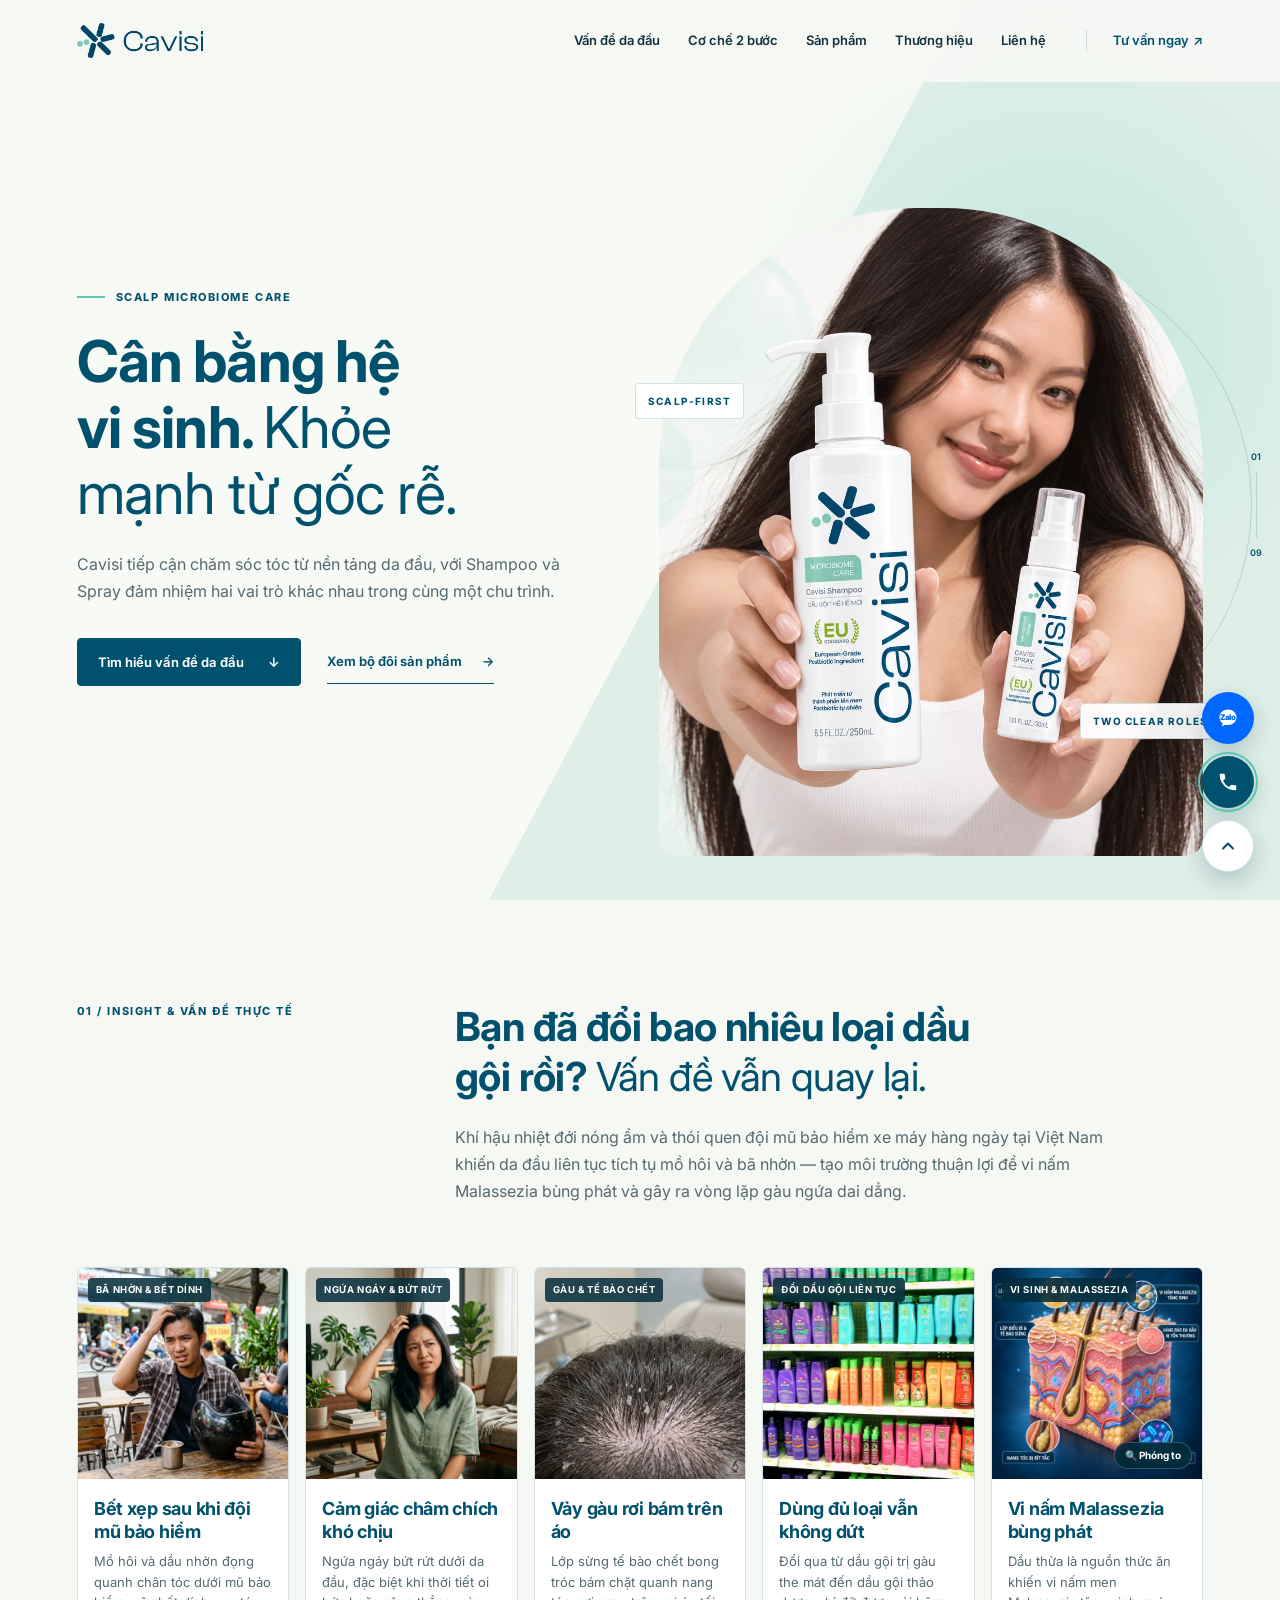
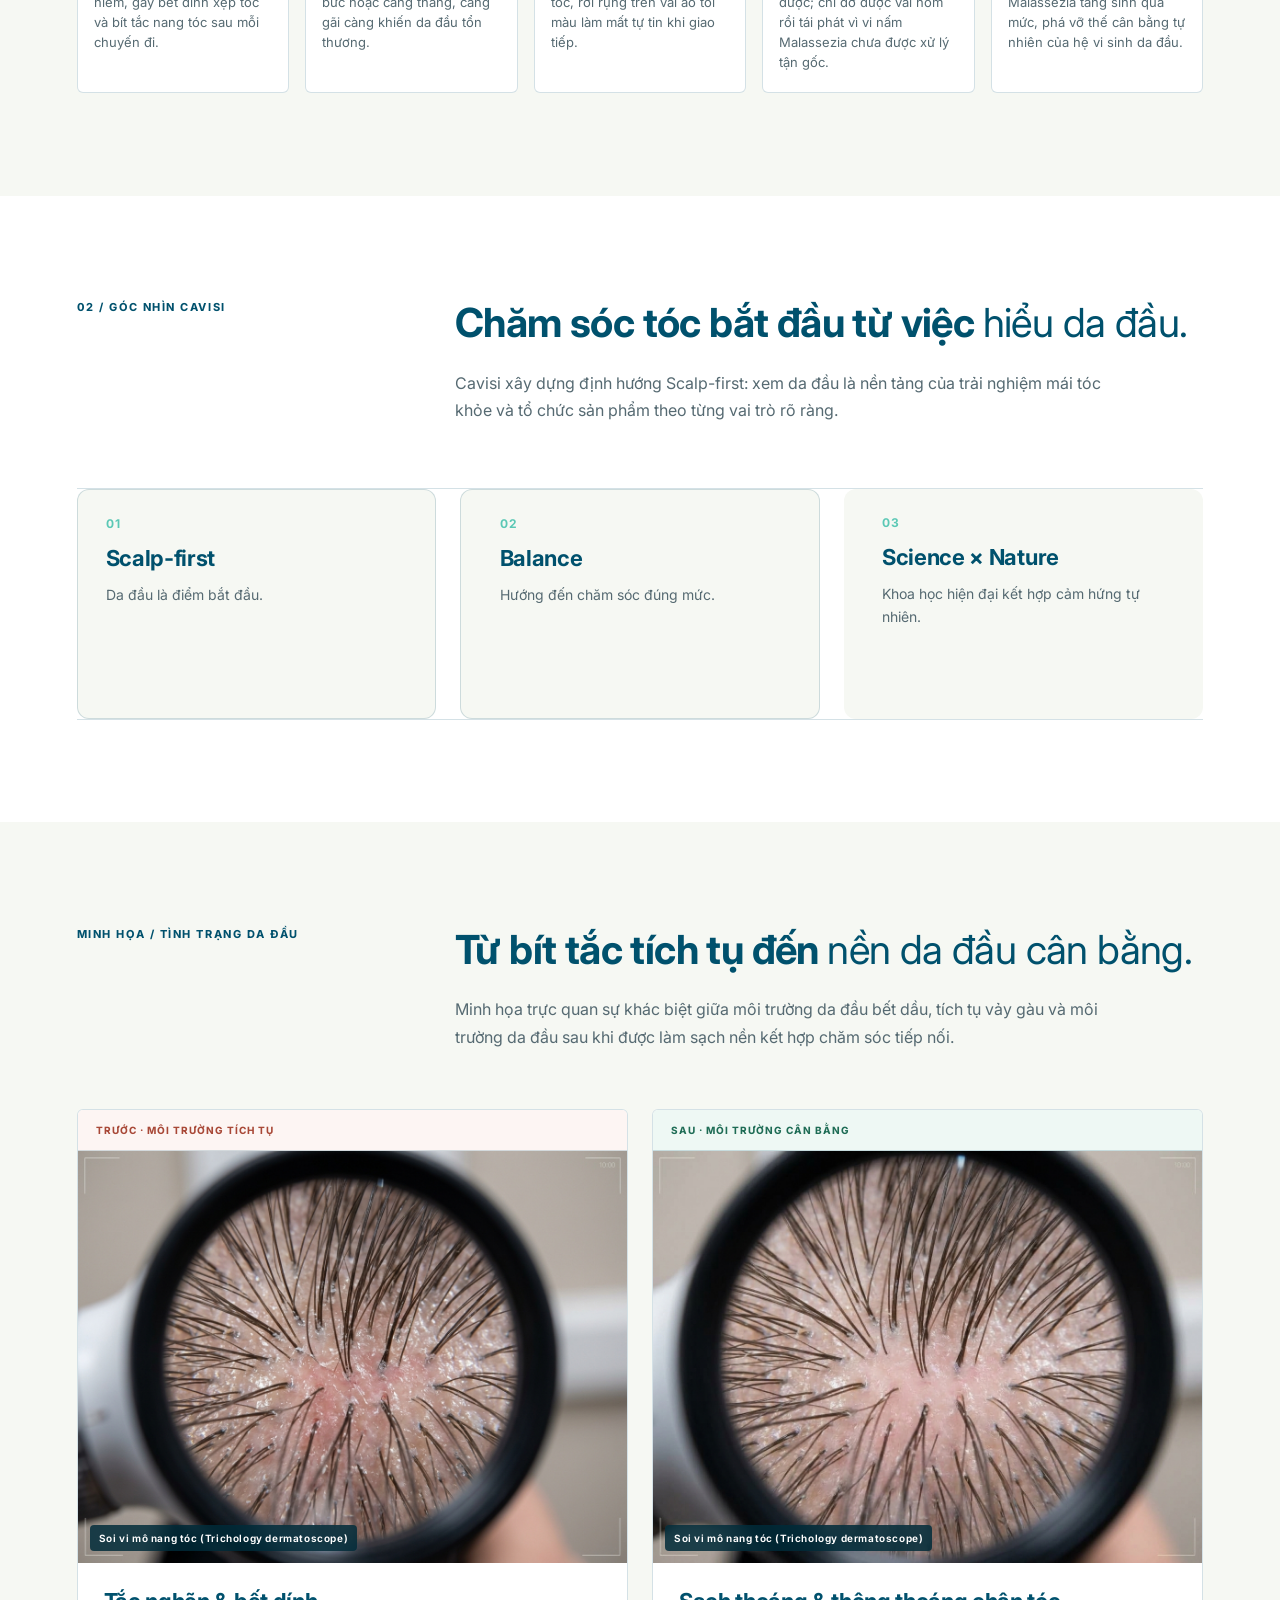
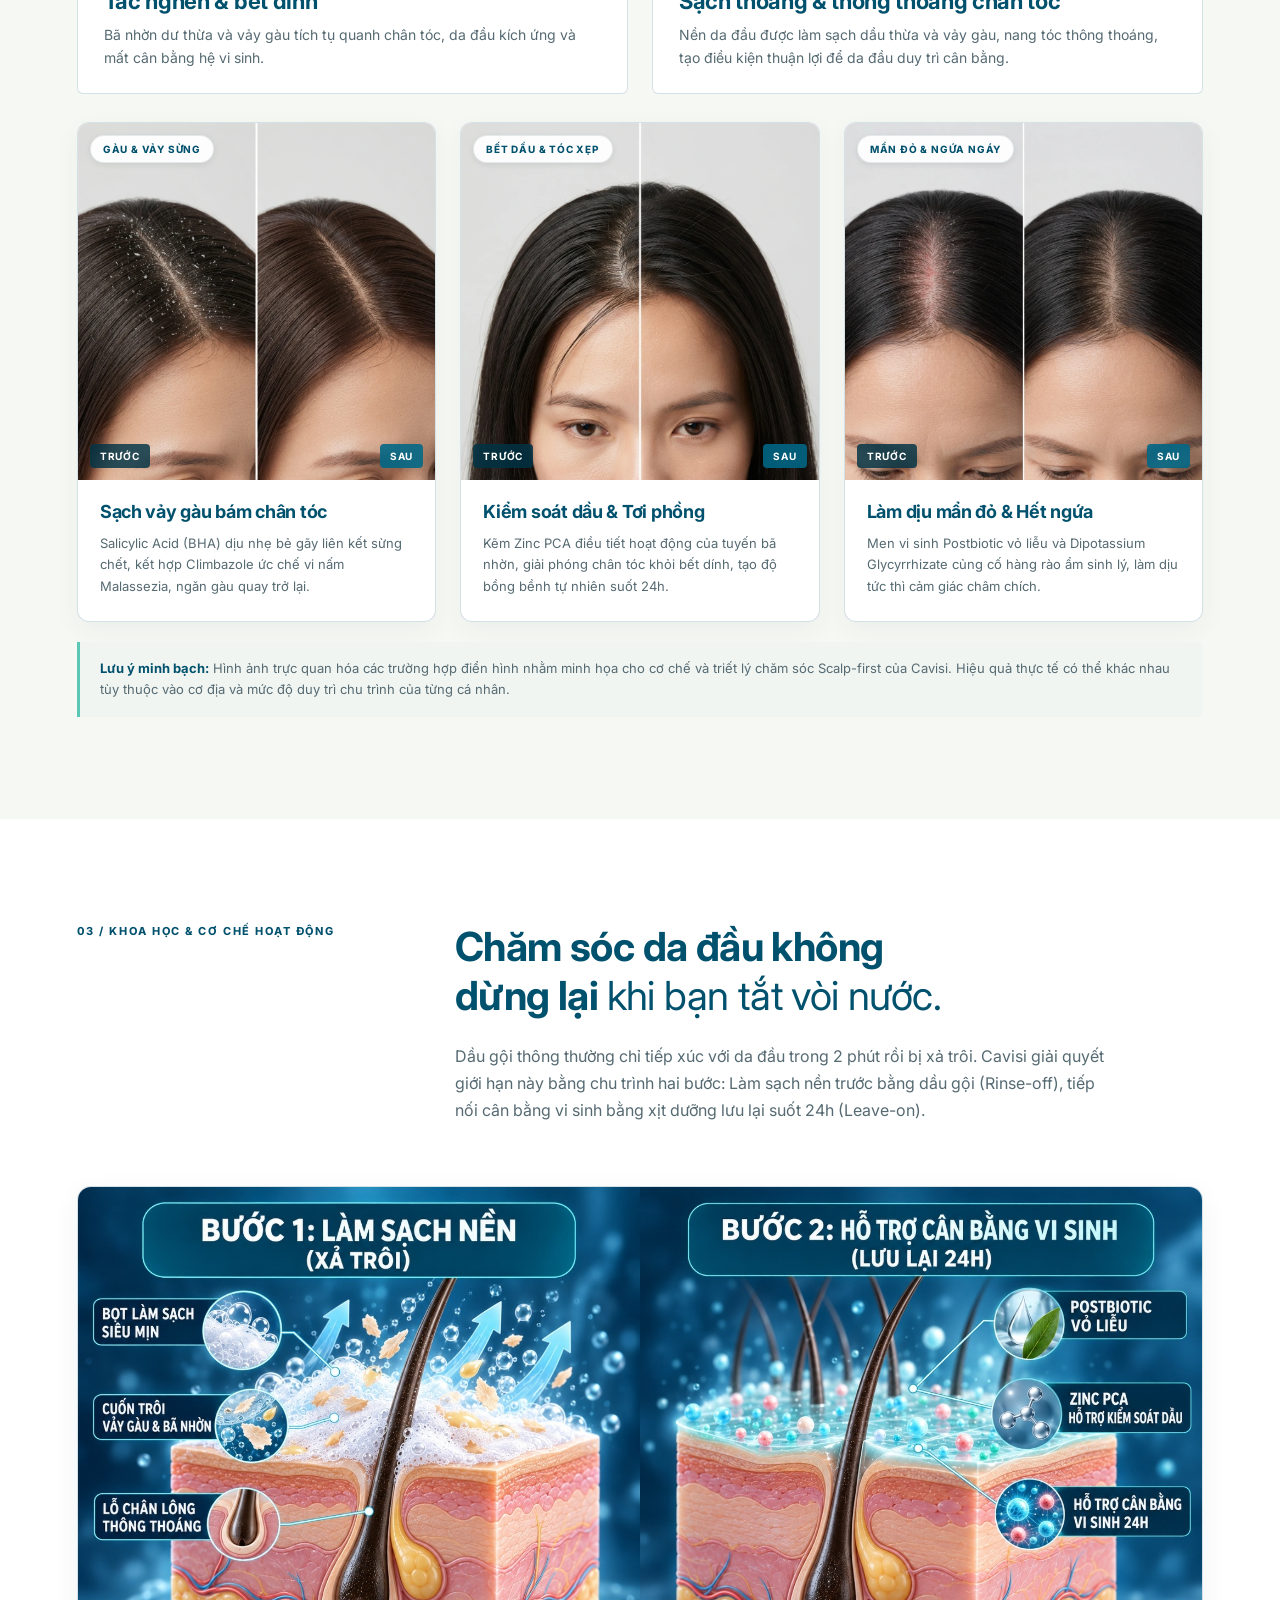
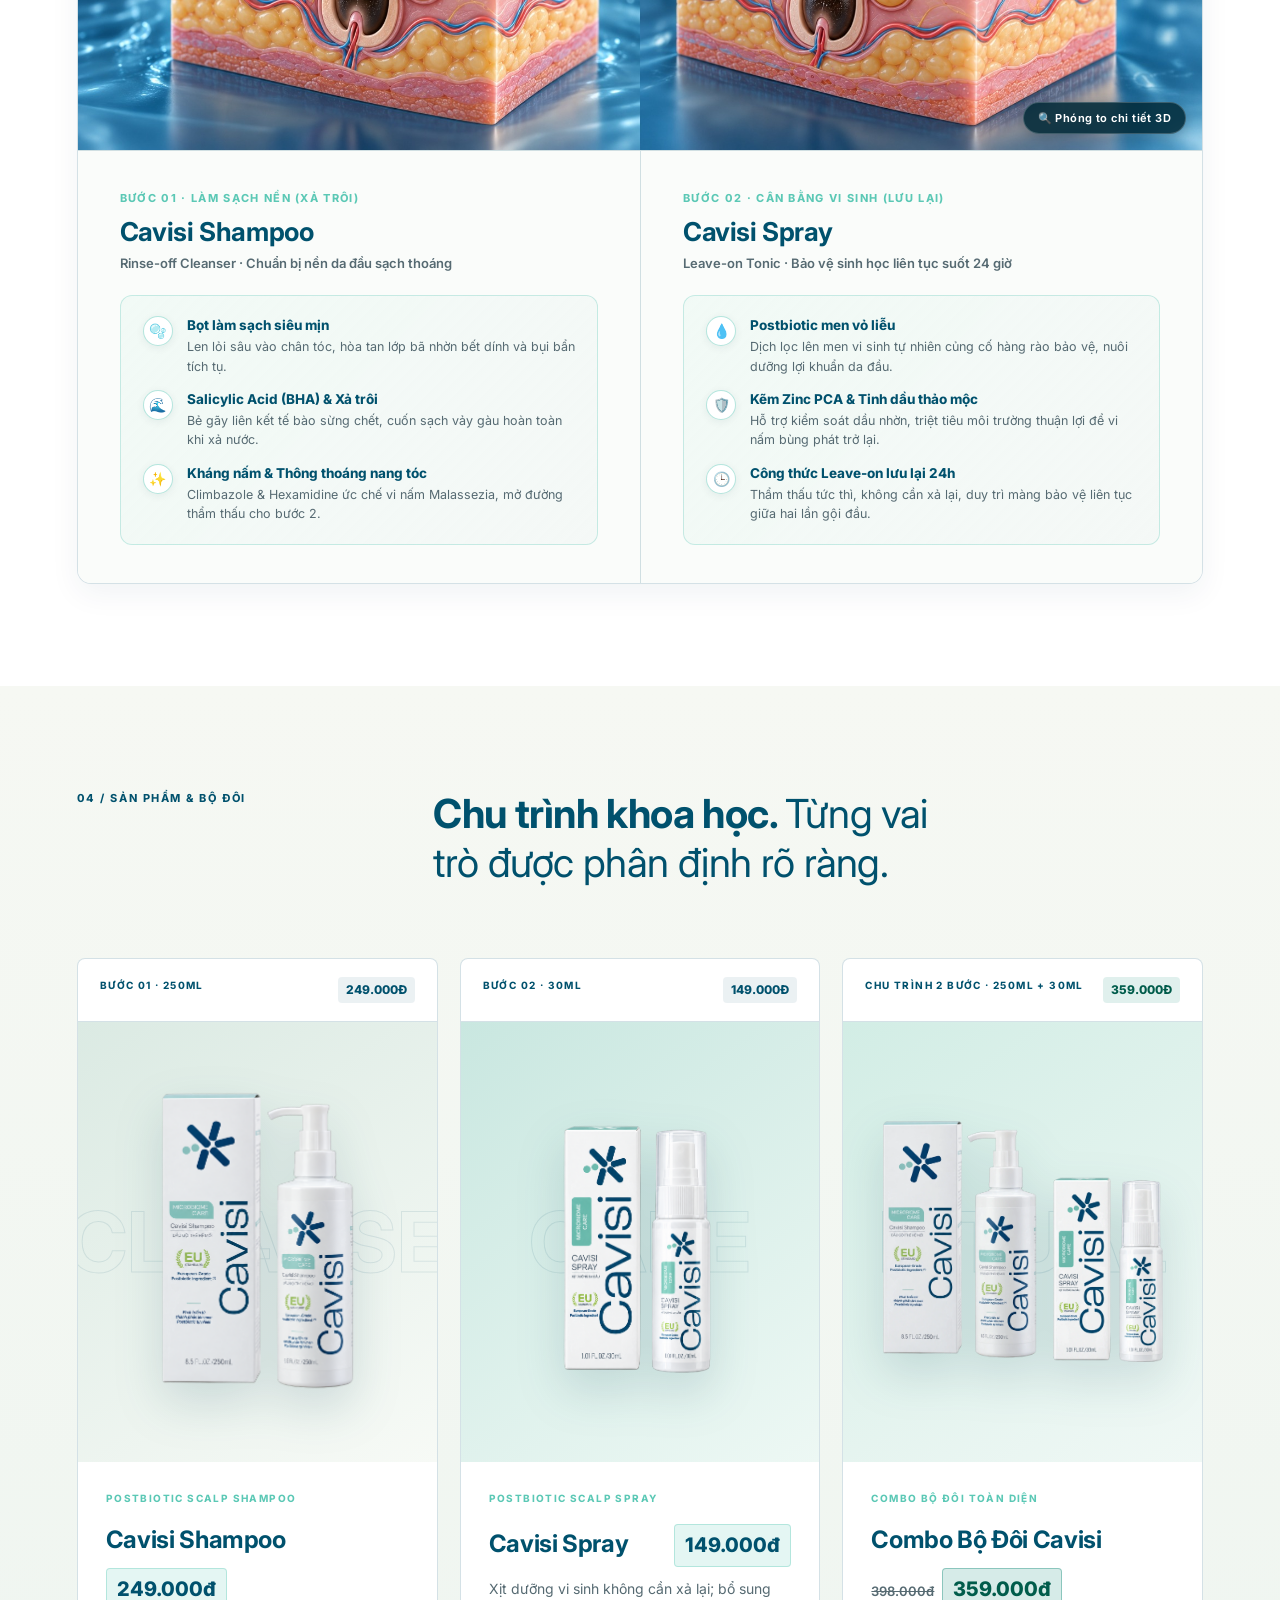
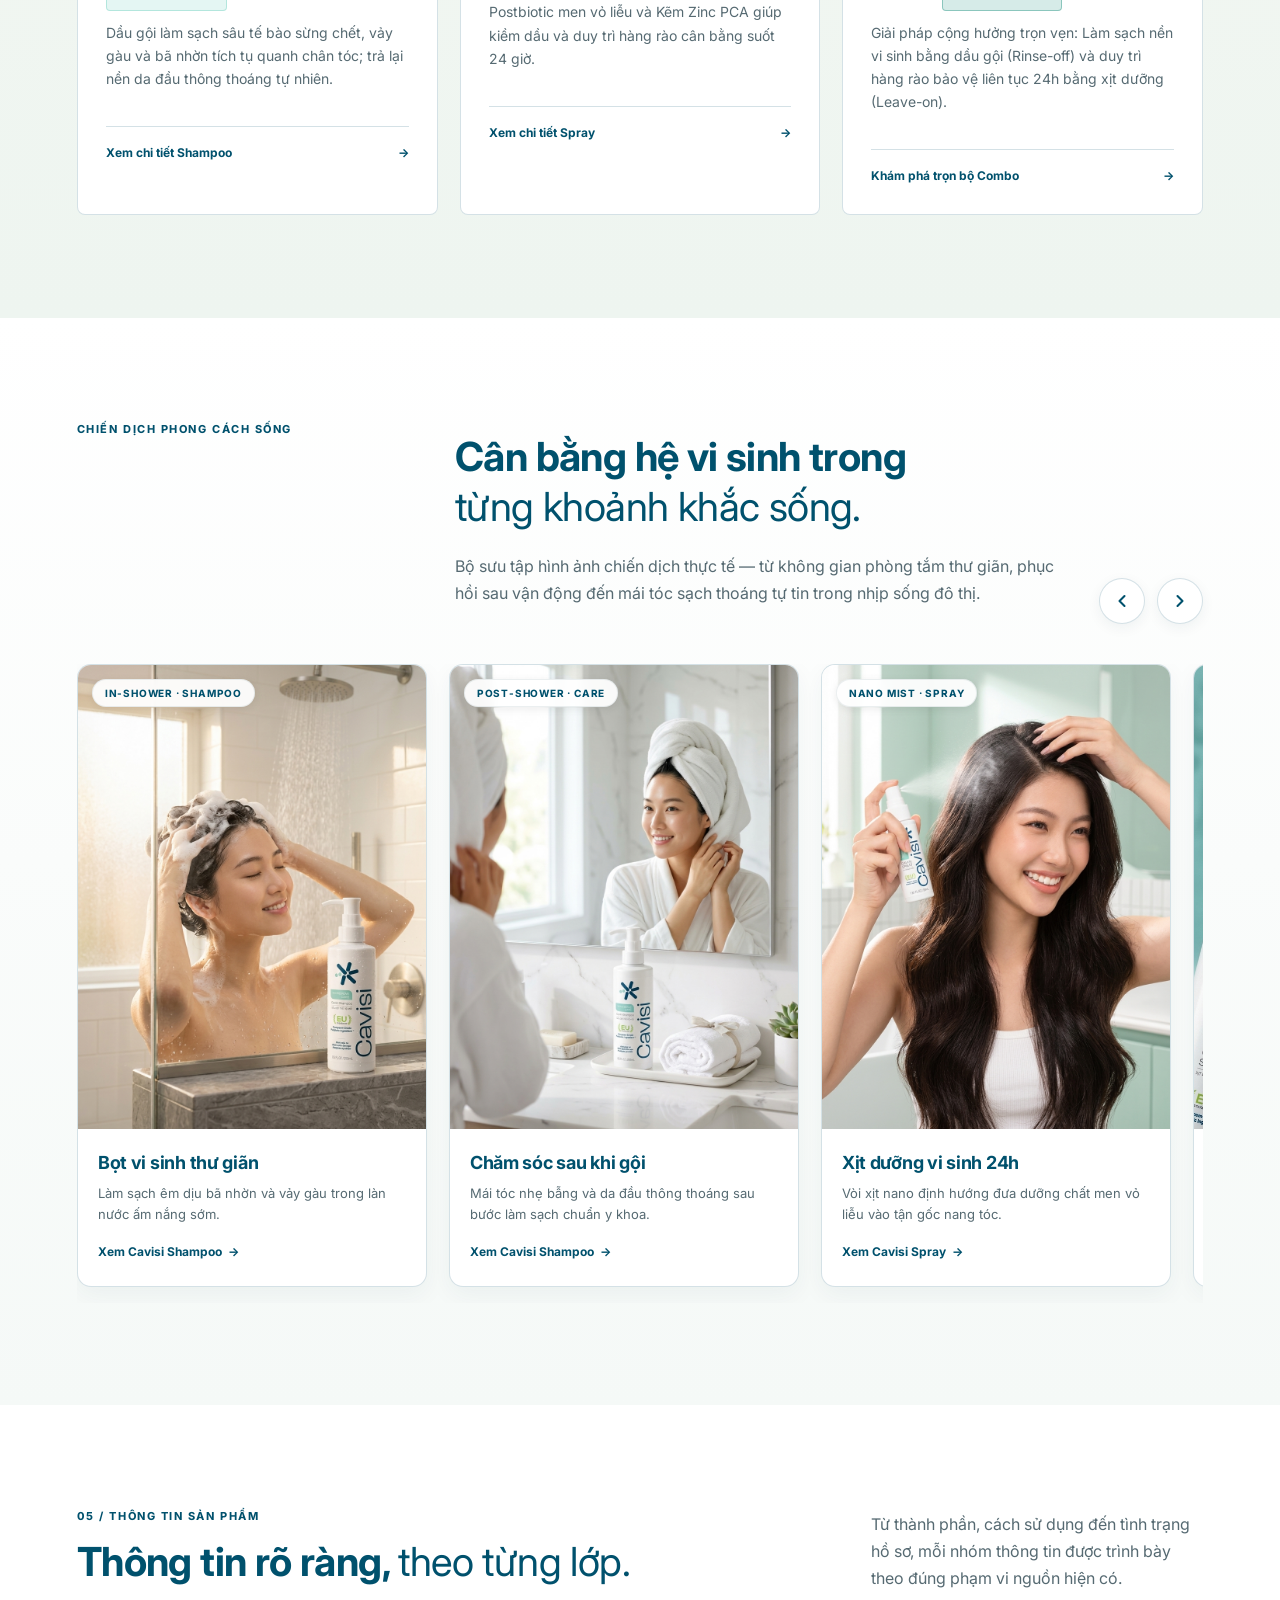
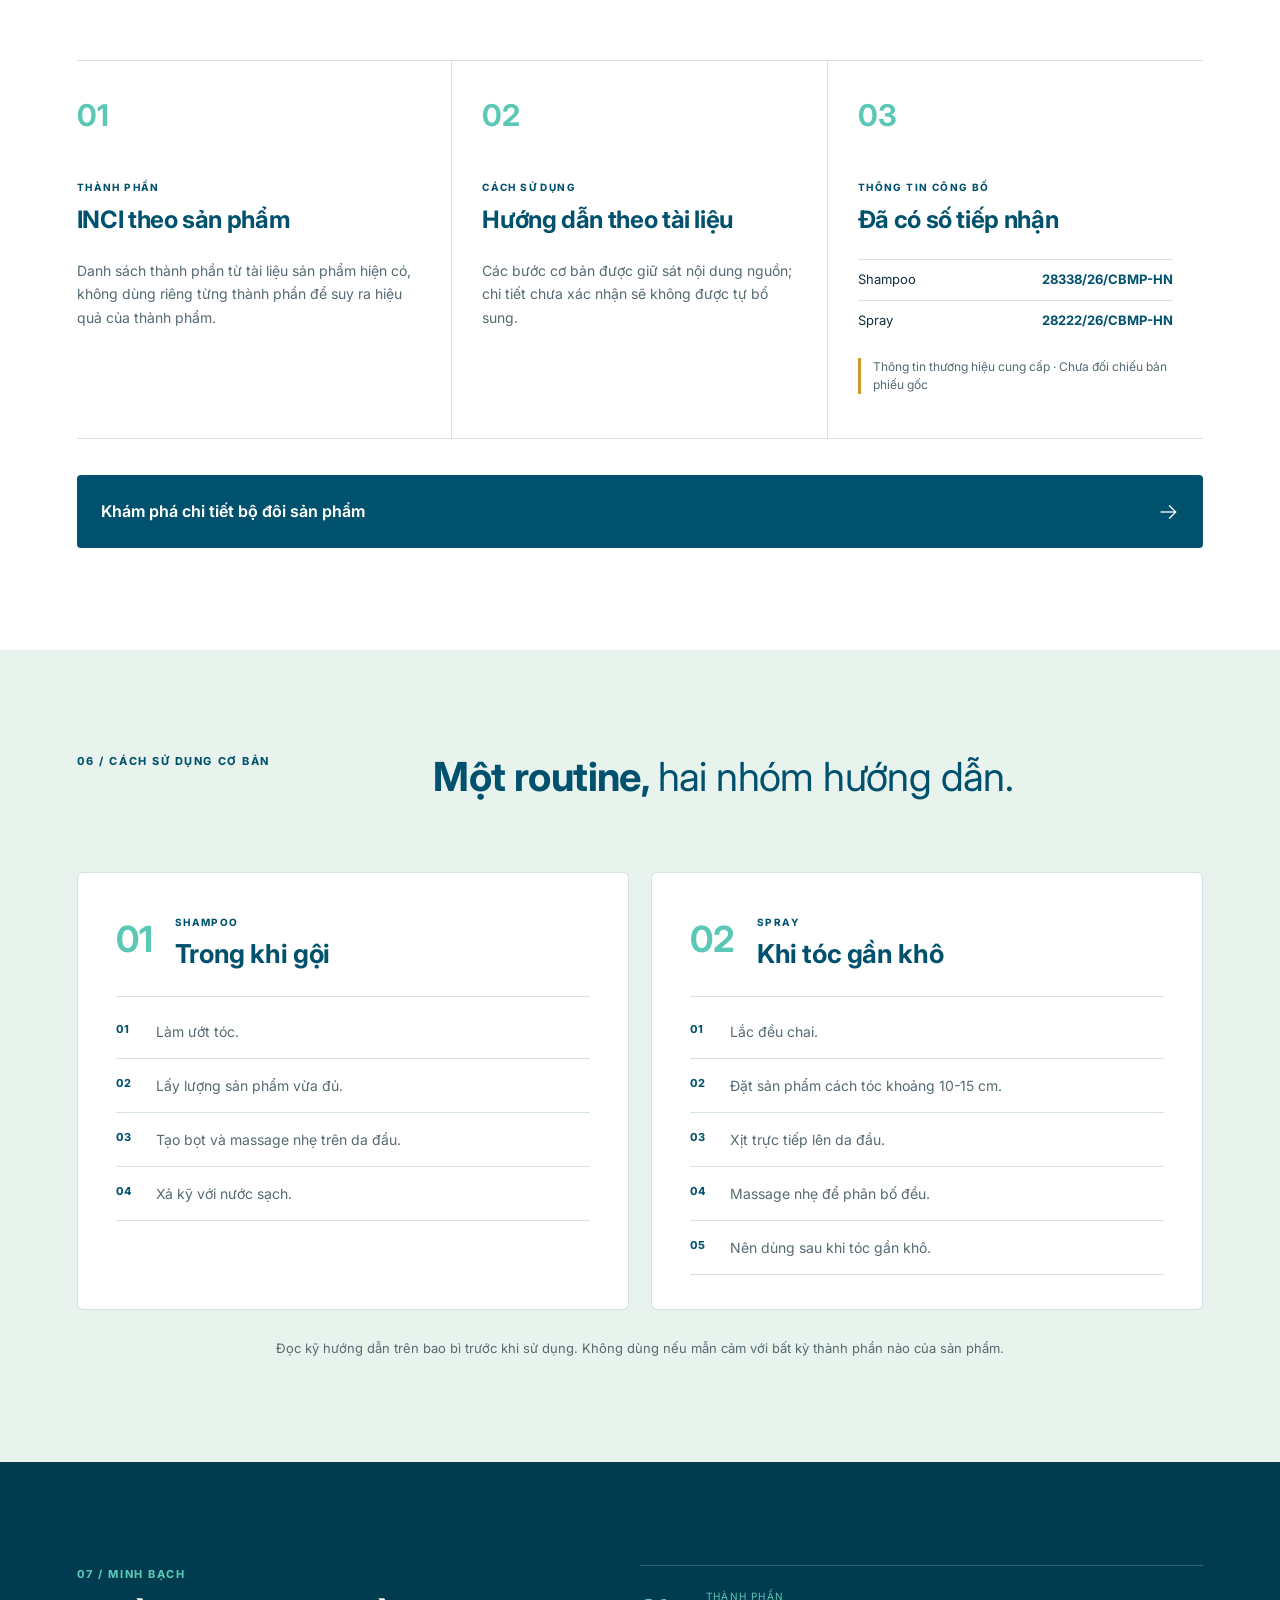
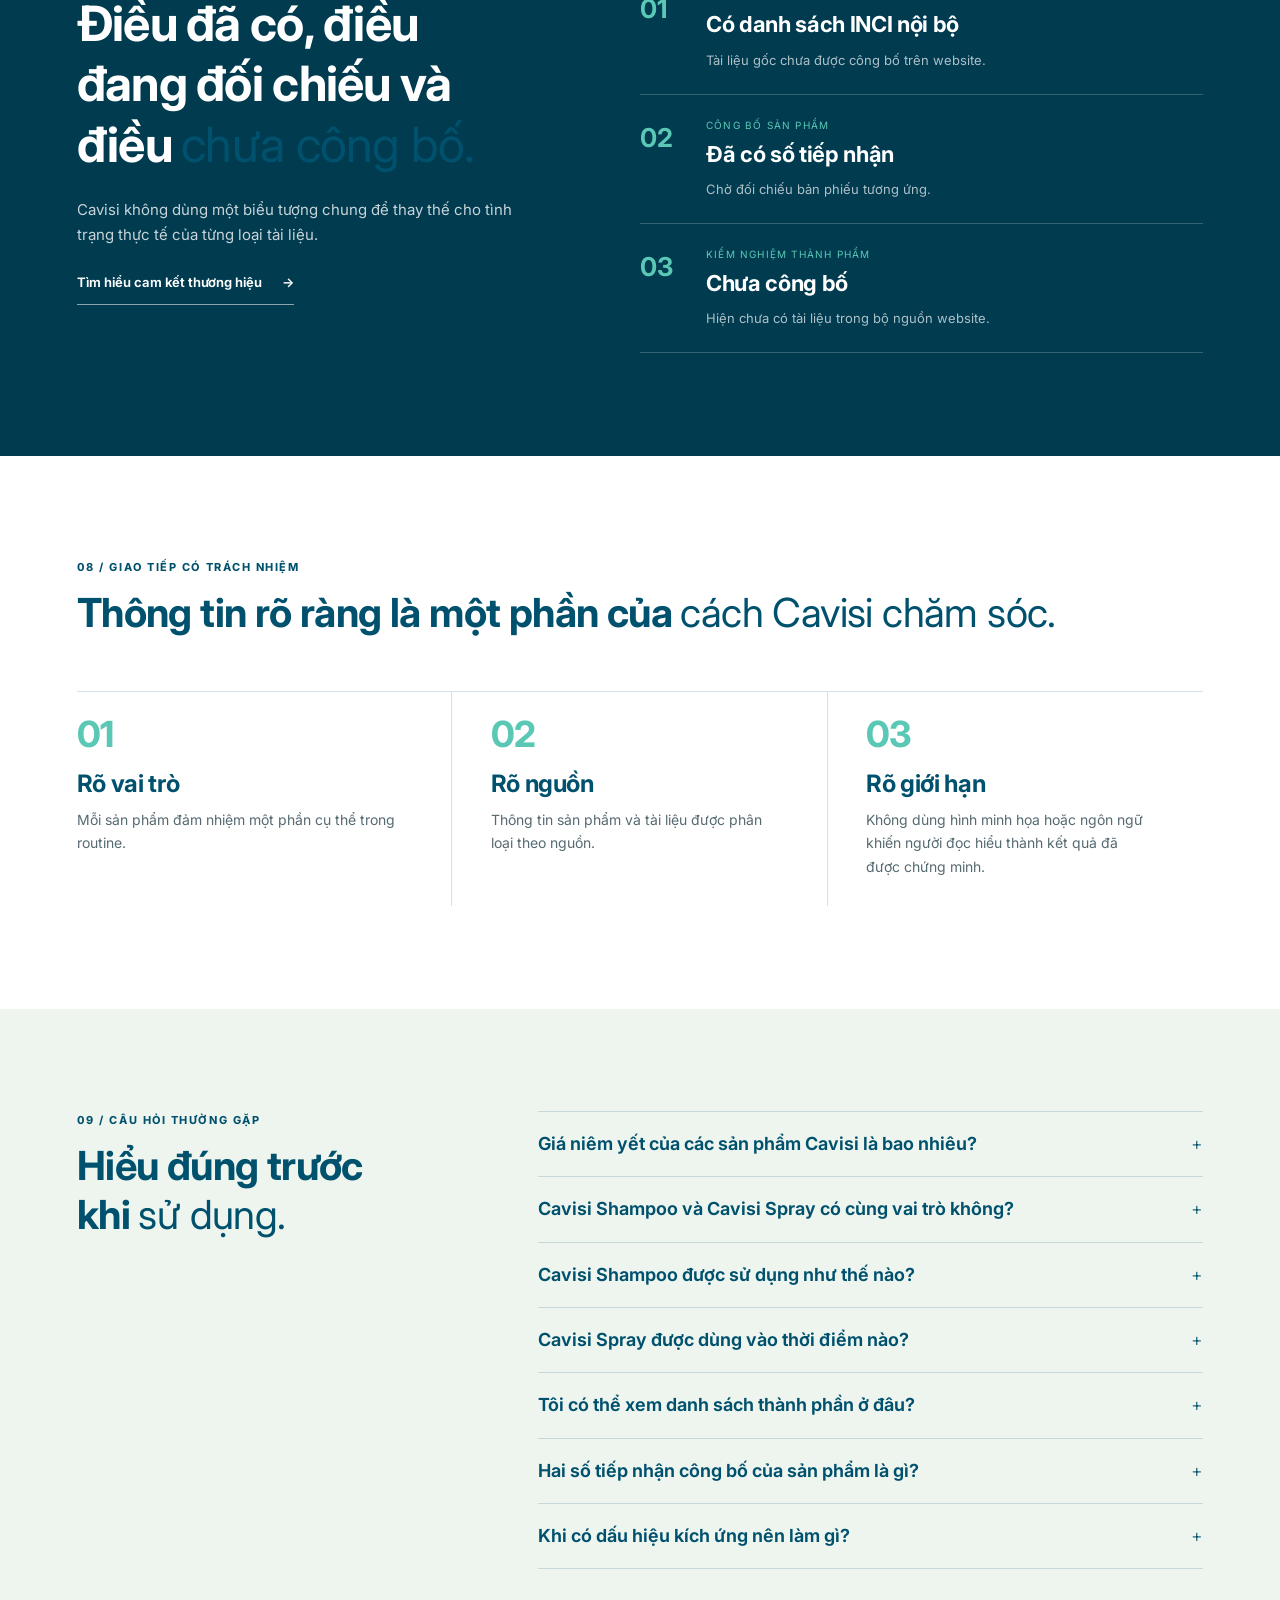
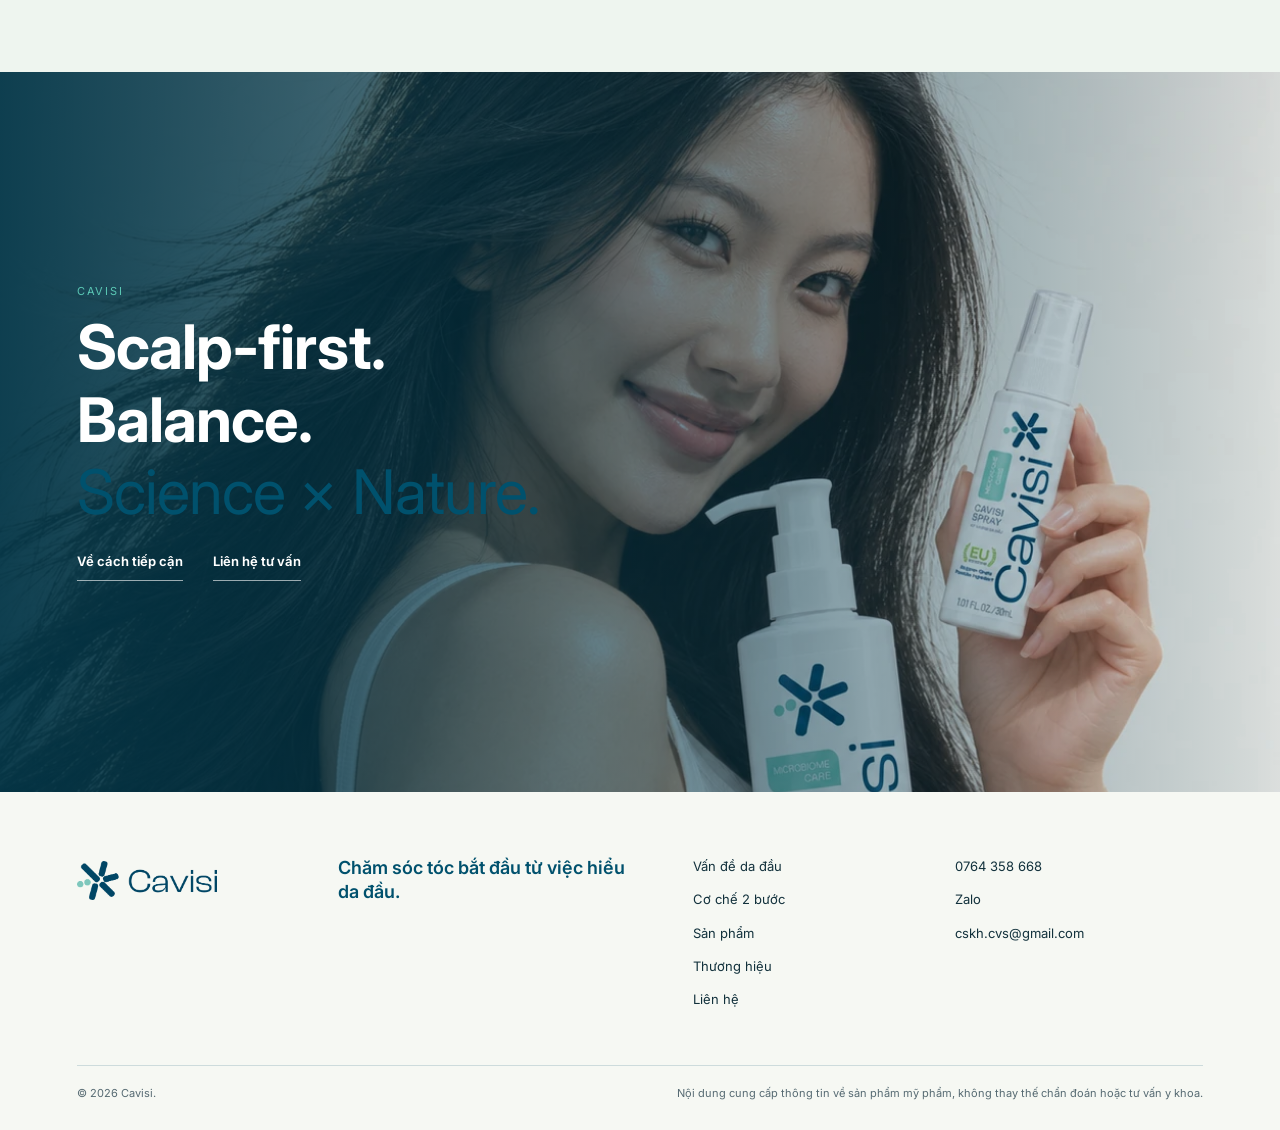
==== commit a893cc3f: "feat: them lightbox modal 8 anh chien dich, the van de doi dau goi va the combo bo doi" ====
--- a/_web/index.html
+++ b/_web/index.html
@@ -133,6 +133,17 @@
         </article>
 
         <article class="problem-card reveal delay-2">
+          <div class="problem-media">
+            <img src="assets/problems/insight-vn-shampoo-fatigue.jpg" alt="Hàng loạt chai dầu gội khác nhau đã thử qua nhưng gàu ngứa vẫn tái phát" loading="lazy">
+            <span class="problem-tag">Đổi dầu gội liên tục</span>
+          </div>
+          <div class="problem-body">
+            <h3>Dùng đủ loại vẫn không dứt</h3>
+            <p>Đổi qua từ dầu gội trị gàu the mát đến dầu gội thảo dược; chỉ đỡ được vài hôm rồi tái phát vì vi nấm Malassezia chưa được xử lý tận gốc.</p>
+          </div>
+        </article>
+
+        <article class="problem-card reveal delay-2">
           <div class="problem-media" data-zoom-src="assets/problems/problem-fungus-microbiome.jpg" data-zoom-caption="Mô phỏng 3D vi nấm Malassezia và hàng rào da đầu bị tổn thương" style="cursor:pointer;">
             <img src="assets/problems/problem-fungus-microbiome.jpg" alt="Mô phỏng 3D vi nấm Malassezia và hàng rào da đầu" loading="lazy">
             <span class="problem-tag">Vi sinh & Malassezia</span>
@@ -329,10 +340,40 @@
     </section>
 
     <section class="products section-pad" id="san-pham">
-      <div class="section-intro compact"><p class="section-kicker reveal">04 / Bộ đôi Cavisi</p><h2 class="reveal">Hai sản phẩm. <em>Hai vai trò được trình bày rõ.</em></h2></div>
+      <div class="section-intro compact"><p class="section-kicker reveal">04 / Sản phẩm &amp; Bộ đôi</p><h2 class="reveal">Chu trình khoa học. <em>Từng vai trò được phân định rõ ràng.</em></h2></div>
       <div class="product-grid">
-        <article class="product-card product-shampoo reveal"><div class="product-meta"><span>Bước 01 · 250ml</span><span class="meta-price">249.000đ</span></div><div class="product-image"><span class="ghost-word">CLEANSE</span><img src="assets/shampoo-box-cutout.webp" alt="Cavisi Shampoo và hộp sản phẩm" loading="lazy"></div><div class="product-copy"><p>SHAMPOO</p><div class="product-title-price"><h3>Cavisi Shampoo</h3><span class="product-price">249.000đ</span></div><p>Giúp làm sạch tóc và da đầu, làm sạch gàu và dầu nhờn trên da đầu.</p><a href="san-pham/shampoo/">Xem chi tiết Shampoo <span aria-hidden="true">→</span></a></div></article>
-        <article class="product-card product-spray reveal delay-1"><div class="product-meta"><span>Bước 02 · 30ml</span><span class="meta-price">149.000đ</span></div><div class="product-image"><span class="ghost-word">CARE</span><img src="assets/spray-box-cutout.webp" alt="Cavisi Spray và hộp sản phẩm" loading="lazy"></div><div class="product-copy"><p>SPRAY</p><div class="product-title-price"><h3>Cavisi Spray</h3><span class="product-price">149.000đ</span></div><p>Xịt dưỡng dùng trực tiếp trên tóc và da đầu; nên dùng sau khi tóc gần khô.</p><a href="san-pham/spray/">Xem chi tiết Spray <span aria-hidden="true">→</span></a></div></article>
+        <article class="product-card product-shampoo reveal">
+          <div class="product-meta"><span>Bước 01 · 250ml</span><span class="meta-price">249.000đ</span></div>
+          <div class="product-image"><span class="ghost-word">CLEANSE</span><img src="assets/shampoo-box-cutout.webp" alt="Cavisi Shampoo và hộp sản phẩm" loading="lazy" decoding="async"></div>
+          <div class="product-copy">
+            <p>POSTBIOTIC SCALP SHAMPOO</p>
+            <div class="product-title-price"><h3>Cavisi Shampoo</h3><span class="product-price">249.000đ</span></div>
+            <p>Dầu gội làm sạch sâu tế bào sừng chết, vảy gàu và bã nhờn tích tụ quanh chân tóc; trả lại nền da đầu thông thoáng tự nhiên.</p>
+            <a href="san-pham/shampoo/">Xem chi tiết Shampoo <span aria-hidden="true">→</span></a>
+          </div>
+        </article>
+
+        <article class="product-card product-spray reveal delay-1">
+          <div class="product-meta"><span>Bước 02 · 30ml</span><span class="meta-price">149.000đ</span></div>
+          <div class="product-image"><span class="ghost-word">CARE</span><img src="assets/spray-box-cutout.webp" alt="Cavisi Spray và hộp sản phẩm" loading="lazy" decoding="async"></div>
+          <div class="product-copy">
+            <p>POSTBIOTIC SCALP SPRAY</p>
+            <div class="product-title-price"><h3>Cavisi Spray</h3><span class="product-price">149.000đ</span></div>
+            <p>Xịt dưỡng vi sinh không cần xả lại; bổ sung Postbiotic men vỏ liễu và Kẽm Zinc PCA giúp kiềm dầu và duy trì hàng rào cân bằng suốt 24 giờ.</p>
+            <a href="san-pham/spray/">Xem chi tiết Spray <span aria-hidden="true">→</span></a>
+          </div>
+        </article>
+
+        <article class="product-card product-combo reveal delay-2">
+          <div class="product-meta"><span>Chu trình 2 bước · 250ml + 30ml</span><span class="meta-price combo-price-meta">359.000đ</span></div>
+          <div class="product-image"><span class="ghost-word">RITUAL</span><img src="assets/combo-box-cutout.webp" alt="Combo bộ đôi Cavisi Shampoo 250ml và Cavisi Spray 30ml trọn gói" loading="lazy" decoding="async"></div>
+          <div class="product-copy">
+            <p>COMBO BỘ ĐÔI TOÀN DIỆN</p>
+            <div class="product-title-price"><h3>Combo Bộ Đôi Cavisi</h3><div class="combo-price-group"><span class="old-price">398.000đ</span><span class="product-price combo-badge-price">359.000đ</span></div></div>
+            <p>Giải pháp cộng hưởng trọn vẹn: Làm sạch nền vi sinh bằng dầu gội (Rinse-off) và duy trì hàng rào bảo vệ liên tục 24h bằng xịt dưỡng (Leave-on).</p>
+            <a href="san-pham/">Khám phá trọn bộ Combo <span aria-hidden="true">→</span></a>
+          </div>
+        </article>
       </div>
     </section>
 
@@ -360,9 +401,12 @@
         <div class="home-showcase-track" id="home-showcase-track" tabindex="0" aria-label="Danh sách hình ảnh chiến dịch đời sống Cavisi">
           <!-- Item 1 -->
           <article class="showcase-card">
-            <div class="showcase-media">
+            <div class="showcase-media" data-zoom-src="assets/shampoo-campaign/shampoo-camp-1-shower.jpg" data-zoom-caption="Bọt vi sinh thư giãn · Làm sạch êm dịu bã nhờn và vảy gàu trong làn nước ấm nắng sớm" data-zoom-gallery="showcase" role="button" tabindex="0" aria-label="Xem ảnh phóng to: Bọt vi sinh thư giãn">
               <span class="showcase-tag">In-Shower · Shampoo</span>
               <img src="assets/shampoo-campaign/shampoo-camp-1-shower.jpg" alt="Người mẫu tạo bọt vi sinh dịu lành trong phòng tắm kính" width="500" height="660" loading="lazy" decoding="async">
+              <span class="showcase-zoom-hint" aria-hidden="true">
+                <svg viewBox="0 0 24 24" fill="none" stroke="currentColor" stroke-width="2" stroke-linecap="round" stroke-linejoin="round"><circle cx="11" cy="11" r="8"></circle><line x1="21" y1="21" x2="16.65" y2="16.65"></line><line x1="11" y1="8" x2="11" y2="14"></line><line x1="8" y1="11" x2="14" y2="11"></line></svg>
+              </span>
             </div>
             <div class="showcase-content">
               <h3>Bọt vi sinh thư giãn</h3>
@@ -373,9 +417,12 @@
 
           <!-- Item 2 -->
           <article class="showcase-card">
-            <div class="showcase-media">
+            <div class="showcase-media" data-zoom-src="assets/shampoo-campaign/shampoo-camp-2-towel.jpg" data-zoom-caption="Chăm sóc sau khi gội · Mái tóc nhẹ bẫng và da đầu thông thoáng sau bước làm sạch chuẩn y khoa" data-zoom-gallery="showcase" role="button" tabindex="0" aria-label="Xem ảnh phóng to: Chăm sóc sau khi gội">
               <span class="showcase-tag">Post-Shower · Care</span>
               <img src="assets/shampoo-campaign/shampoo-camp-2-towel.jpg" alt="Người mẫu quấn khăn tắm cotton trắng vuốt nhẹ mái tóc sạch thoáng" width="500" height="660" loading="lazy" decoding="async">
+              <span class="showcase-zoom-hint" aria-hidden="true">
+                <svg viewBox="0 0 24 24" fill="none" stroke="currentColor" stroke-width="2" stroke-linecap="round" stroke-linejoin="round"><circle cx="11" cy="11" r="8"></circle><line x1="21" y1="21" x2="16.65" y2="16.65"></line><line x1="11" y1="8" x2="11" y2="14"></line><line x1="8" y1="11" x2="14" y2="11"></line></svg>
+              </span>
             </div>
             <div class="showcase-content">
               <h3>Chăm sóc sau khi gội</h3>
@@ -386,9 +433,12 @@
 
           <!-- Item 3 -->
           <article class="showcase-card">
-            <div class="showcase-media">
+            <div class="showcase-media" data-zoom-src="assets/cavisi-in-use-spray.jpg" data-zoom-caption="Xịt dưỡng vi sinh 24h · Vòi xịt nano định hướng đưa dưỡng chất men vỏ liễu vào tận gốc nang tóc" data-zoom-gallery="showcase" role="button" tabindex="0" aria-label="Xem ảnh phóng to: Xịt dưỡng vi sinh 24h">
               <span class="showcase-tag">Nano Mist · Spray</span>
               <img src="assets/cavisi-in-use-spray.jpg" alt="Người mẫu thao tác xịt Cavisi Spray trực tiếp vào chân tóc" width="500" height="660" loading="lazy" decoding="async">
+              <span class="showcase-zoom-hint" aria-hidden="true">
+                <svg viewBox="0 0 24 24" fill="none" stroke="currentColor" stroke-width="2" stroke-linecap="round" stroke-linejoin="round"><circle cx="11" cy="11" r="8"></circle><line x1="21" y1="21" x2="16.65" y2="16.65"></line><line x1="11" y1="8" x2="11" y2="14"></line><line x1="8" y1="11" x2="14" y2="11"></line></svg>
+              </span>
             </div>
             <div class="showcase-content">
               <h3>Xịt dưỡng vi sinh 24h</h3>
@@ -399,9 +449,12 @@
 
           <!-- Item 4 -->
           <article class="showcase-card">
-            <div class="showcase-media">
+            <div class="showcase-media" data-zoom-src="assets/spray-mist.jpg" data-zoom-caption="Màn sương nano thẩm thấu · Khô thoáng tức thì, không gây bết rít hay cảm giác nặng tóc suốt ngày dài" data-zoom-gallery="showcase" role="button" tabindex="0" aria-label="Xem ảnh phóng to: Màn sương nano thẩm thấu">
               <span class="showcase-tag">Fine Mist · Sensory</span>
               <img src="assets/spray-mist.jpg" alt="Tia xịt phun sương nano siêu mịn bao phủ chân tóc" width="500" height="660" loading="lazy" decoding="async">
+              <span class="showcase-zoom-hint" aria-hidden="true">
+                <svg viewBox="0 0 24 24" fill="none" stroke="currentColor" stroke-width="2" stroke-linecap="round" stroke-linejoin="round"><circle cx="11" cy="11" r="8"></circle><line x1="21" y1="21" x2="16.65" y2="16.65"></line><line x1="11" y1="8" x2="11" y2="14"></line><line x1="8" y1="11" x2="14" y2="11"></line></svg>
+              </span>
             </div>
             <div class="showcase-content">
               <h3>Màn sương nano thẩm thấu</h3>
@@ -412,9 +465,12 @@
 
           <!-- Item 5 -->
           <article class="showcase-card">
-            <div class="showcase-media">
+            <div class="showcase-media" data-zoom-src="assets/shampoo-campaign/shampoo-camp-6-parting.jpg" data-zoom-caption="Chân tóc sạch thoáng · Đường rẽ ngôi tinh tươm, loại bỏ tế bào sừng chết bám chặt quanh chân tóc" data-zoom-gallery="showcase" role="button" tabindex="0" aria-label="Xem ảnh phóng to: Chân tóc sạch thoáng">
               <span class="showcase-tag">Scalp Parting · Proof</span>
               <img src="assets/shampoo-campaign/shampoo-camp-6-parting.jpg" alt="Đường rẽ chân tóc sạch thoáng không còn vảy gàu" width="500" height="660" loading="lazy" decoding="async">
+              <span class="showcase-zoom-hint" aria-hidden="true">
+                <svg viewBox="0 0 24 24" fill="none" stroke="currentColor" stroke-width="2" stroke-linecap="round" stroke-linejoin="round"><circle cx="11" cy="11" r="8"></circle><line x1="21" y1="21" x2="16.65" y2="16.65"></line><line x1="11" y1="8" x2="11" y2="14"></line><line x1="8" y1="11" x2="14" y2="11"></line></svg>
+              </span>
             </div>
             <div class="showcase-content">
               <h3>Chân tóc sạch thoáng</h3>
@@ -425,9 +481,12 @@
 
           <!-- Item 6 -->
           <article class="showcase-card">
-            <div class="showcase-media">
+            <div class="showcase-media" data-zoom-src="assets/shampoo-campaign/shampoo-camp-4-active.jpg" data-zoom-caption="Phục hồi sau vận động · Giải phóng da đầu khỏi mồ hôi, dầu thừa và nhiệt ẩm do tập luyện" data-zoom-gallery="showcase" role="button" tabindex="0" aria-label="Xem ảnh phóng to: Phục hồi sau vận động">
               <span class="showcase-tag">Post-Workout · Recovery</span>
               <img src="assets/shampoo-campaign/shampoo-camp-4-active.jpg" alt="Người mẫu phục hồi mái tóc sạch sảng khoái sau buổi tập thể thao" width="500" height="660" loading="lazy" decoding="async">
+              <span class="showcase-zoom-hint" aria-hidden="true">
+                <svg viewBox="0 0 24 24" fill="none" stroke="currentColor" stroke-width="2" stroke-linecap="round" stroke-linejoin="round"><circle cx="11" cy="11" r="8"></circle><line x1="21" y1="21" x2="16.65" y2="16.65"></line><line x1="11" y1="8" x2="11" y2="14"></line><line x1="8" y1="11" x2="14" y2="11"></line></svg>
+              </span>
             </div>
             <div class="showcase-content">
               <h3>Phục hồi sau vận động</h3>
@@ -438,9 +497,12 @@
 
           <!-- Item 7 -->
           <article class="showcase-card">
-            <div class="showcase-media">
+            <div class="showcase-media" data-zoom-src="assets/shampoo-campaign/shampoo-camp-3-breeze.jpg" data-zoom-caption="Mái tóc bồng bềnh tự tin · Chân tóc khỏe từ gốc tạo độ tơi phồng tự nhiên trước gió và ánh nắng" data-zoom-gallery="showcase" role="button" tabindex="0" aria-label="Xem ảnh phóng to: Mái tóc bồng bềnh tự tin">
               <span class="showcase-tag">Breeze &amp; Bounce · Life</span>
               <img src="assets/shampoo-campaign/shampoo-camp-3-breeze.jpg" alt="Người mẫu tận hưởng làn gió mát với mái tóc bồng bềnh tự nhiên" width="500" height="660" loading="lazy" decoding="async">
+              <span class="showcase-zoom-hint" aria-hidden="true">
+                <svg viewBox="0 0 24 24" fill="none" stroke="currentColor" stroke-width="2" stroke-linecap="round" stroke-linejoin="round"><circle cx="11" cy="11" r="8"></circle><line x1="21" y1="21" x2="16.65" y2="16.65"></line><line x1="11" y1="8" x2="11" y2="14"></line><line x1="8" y1="11" x2="14" y2="11"></line></svg>
+              </span>
             </div>
             <div class="showcase-content">
               <h3>Mái tóc bồng bềnh tự tin</h3>
@@ -451,9 +513,12 @@
 
           <!-- Item 8 -->
           <article class="showcase-card">
-            <div class="showcase-media">
+            <div class="showcase-media" data-zoom-src="assets/cavisi-duo-water.jpg" data-zoom-caption="Bộ đôi 2 bước toàn diện · Sự kết hợp giữa bước làm sạch nền và bước cân bằng vi sinh 24 giờ" data-zoom-gallery="showcase" role="button" tabindex="0" aria-label="Xem ảnh phóng to: Bộ đôi 2 bước toàn diện">
               <span class="showcase-tag">Duo Ritual · Science</span>
               <img src="assets/cavisi-duo-water.jpg" alt="Bộ đôi Cavisi Shampoo và Spray trên bệ đá cẩm thạch và làn nước thanh khiết" width="500" height="660" loading="lazy" decoding="async">
+              <span class="showcase-zoom-hint" aria-hidden="true">
+                <svg viewBox="0 0 24 24" fill="none" stroke="currentColor" stroke-width="2" stroke-linecap="round" stroke-linejoin="round"><circle cx="11" cy="11" r="8"></circle><line x1="21" y1="21" x2="16.65" y2="16.65"></line><line x1="11" y1="8" x2="11" y2="14"></line><line x1="8" y1="11" x2="14" y2="11"></line></svg>
+              </span>
             </div>
             <div class="showcase-content">
               <h3>Bộ đôi 2 bước toàn diện</h3>
--- a/_web/styles.css
+++ b/_web/styles.css
@@ -102,15 +102,15 @@
 
 /* 01 / Vấn đề da đầu */
 .scalp-problems{background:var(--paper)}
-.problem-grid{display:grid;grid-template-columns:repeat(4,1fr);gap:22px;margin-top:46px}
+.problem-grid{display:grid;grid-template-columns:repeat(5,1fr);gap:16px;margin-top:46px}
 .problem-card{background:#fff;border:1px solid var(--line);border-radius:6px;overflow:hidden;display:flex;flex-direction:column}
 .problem-media{position:relative;aspect-ratio:1/1;background:#eaf2ed;overflow:hidden}
 .problem-media img{width:100%;height:100%;object-fit:cover;transition:transform .4s cubic-bezier(.22,1,.36,1)}
 .problem-card:hover .problem-media img{transform:scale(1.04)}
-.problem-tag{position:absolute;top:12px;left:12px;background:rgba(0,43,58,.84);color:#fff;font-size:10px;font-weight:700;letter-spacing:.08em;text-transform:uppercase;padding:5px 9px;border-radius:4px;backdrop-filter:blur(6px)}
-.problem-body{padding:24px 22px;flex-grow:1}
-.problem-body h3{font-size:20px;color:var(--blue);margin:0 0 10px;line-height:1.28}
-.problem-body p{color:var(--muted);font-size:14px;line-height:1.6;margin:0}
+.problem-tag{position:absolute;top:10px;left:10px;background:rgba(0,43,58,.84);color:#fff;font-size:9.5px;font-weight:700;letter-spacing:.06em;text-transform:uppercase;padding:4px 8px;border-radius:4px;backdrop-filter:blur(6px)}
+.problem-body{padding:18px 16px 20px;flex-grow:1}
+.problem-body h3{font-size:18px;color:var(--blue);margin:0 0 8px;line-height:1.3}
+.problem-body p{color:var(--muted);font-size:13px;line-height:1.55;margin:0}
 
 /* 02 / Viewpoint */
 .viewpoint{background:#fff}
@@ -209,20 +209,25 @@
 
 /* 04 / Bộ đôi sản phẩm (Home & Catalog) */
 .products{background:linear-gradient(180deg,var(--paper),#eef5f0)}
-.product-grid{display:grid;grid-template-columns:1fr 1fr;gap:22px}
-.product-card{min-width:0;background:#fff;border:1px solid var(--line);border-radius:8px;overflow:hidden}
+.product-grid{display:grid;grid-template-columns:repeat(3,1fr);gap:22px}
+.product-card{min-width:0;background:#fff;border:1px solid var(--line);border-radius:8px;overflow:hidden;display:flex;flex-direction:column}
 .product-meta{display:flex;justify-content:space-between;padding:18px 22px;font-size:10px;text-transform:uppercase;letter-spacing:.14em;font-weight:750;color:var(--blue);border-bottom:1px solid var(--line)}
 .product-image{height:440px;position:relative;display:flex;align-items:center;justify-content:center;padding:24px;overflow:hidden;background:linear-gradient(145deg,#dbeae3,#f7faf6)}
 .product-spray .product-image{background:linear-gradient(145deg,#c9e7e0,#edf8f4)}
+.product-combo .product-image{background:linear-gradient(145deg,#d2ede5,#f0f8f5)}
 .product-image img{max-height:90%;max-width:90%;width:auto;height:auto;object-fit:contain;position:relative;z-index:1;filter:drop-shadow(0 20px 24px rgba(0,61,80,.15));transition:transform .35s ease}
 .product-card:hover .product-image img{transform:scale(1.025)}
 .ghost-word{position:absolute;font:700 clamp(56px,6.5vw,100px)/1 Inter,sans-serif;color:transparent;-webkit-text-stroke:1px rgba(0,81,109,.1);pointer-events:none}
-.product-copy{padding:28px}
+.product-copy{padding:28px;display:flex;flex-direction:column;flex-grow:1}
 .product-copy>p:first-child{font-size:10px;letter-spacing:.14em;font-weight:750;color:var(--aqua)}
 .product-copy h3{font-size:26px;color:var(--blue);margin:8px 0}
 .product-title-price{display:flex;align-items:baseline;justify-content:space-between;gap:12px;margin:8px 0 10px;flex-wrap:wrap}
-.product-title-price h3{margin:0;font-size:26px;color:var(--blue)}
+.product-title-price h3{margin:0;font-size:24px;color:var(--blue)}
 .product-price{font-family:Inter,sans-serif;font-size:20px;font-weight:800;color:var(--blue);white-space:nowrap;background:rgba(91,200,181,.16);color:#00516d;padding:4px 10px;border-radius:4px;border:1px solid rgba(91,200,181,.35)}
+.combo-price-group{display:flex;align-items:baseline;gap:8px;flex-wrap:wrap}
+.combo-price-group .old-price{font-size:13px;font-weight:600;color:var(--muted);text-decoration:line-through}
+.combo-badge-price{background:rgba(0,130,110,.16);color:#005c4b;border-color:rgba(0,130,110,.35)}
+.combo-price-meta{background:rgba(0,130,110,.12) !important;color:#005c4b !important}
 .meta-price{font-family:Inter,sans-serif;font-size:12px;font-weight:800;color:var(--blue);background:rgba(0,81,109,.08);padding:3px 8px;border-radius:4px;letter-spacing:0}
 .product-hero-price{display:inline-flex;align-items:baseline;gap:8px;margin-top:16px;background:#fff;padding:8px 16px;border-radius:6px;border:1px solid var(--line);box-shadow:0 4px 12px rgba(0,59,80,.05)}
 .hero-price-tag{font-size:26px;font-weight:800;color:var(--blue);letter-spacing:-0.02em}
@@ -300,11 +305,17 @@
 .showcase-card{flex:0 0 clamp(290px,28vw,350px);background:#ffffff;border:1px solid var(--line);border-radius:14px;overflow:hidden;scroll-snap-align:start;display:flex;flex-direction:column;transition:transform .3s ease,box-shadow .3s ease;box-shadow:0 8px 24px rgba(0,59,80,.05)}
 .showcase-card:hover{transform:translateY(-5px);box-shadow:0 16px 36px rgba(0,59,80,.12)}
 
-.showcase-media{position:relative;width:100%;aspect-ratio:3/4;overflow:hidden;background:#edf5f1}
+.showcase-media{position:relative;width:100%;aspect-ratio:3/4;overflow:hidden;background:#edf5f1;cursor:pointer}
 .showcase-media img{width:100%;height:100%;object-fit:cover;display:block;transition:transform .5s ease;-webkit-user-drag:none;user-select:none}
 .showcase-card:hover .showcase-media img{transform:scale(1.05)}
-
-.showcase-tag{position:absolute;top:14px;left:14px;background:rgba(255,255,255,.92);backdrop-filter:blur(6px);color:var(--blue);font-size:10px;font-weight:750;letter-spacing:.08em;text-transform:uppercase;padding:5px 12px;border-radius:20px;border:1px solid rgba(0,50,70,.08);box-shadow:0 2px 8px rgba(0,0,0,.08)}
+.showcase-zoom-hint{position:absolute;bottom:12px;right:12px;width:34px;height:34px;border-radius:50%;background:rgba(0,40,55,.82);backdrop-filter:blur(6px);color:#fff;display:flex;align-items:center;justify-content:center;border:1px solid rgba(255,255,255,.25);box-shadow:0 4px 12px rgba(0,0,0,.2);opacity:0;transform:scale(.8);transition:all .25s ease;z-index:2;pointer-events:none}
+.showcase-zoom-hint svg{width:16px;height:16px}
+.showcase-card:hover .showcase-zoom-hint{opacity:1;transform:scale(1)}
+@media(max-width:768px){
+  .showcase-zoom-hint{opacity:1;transform:scale(1);width:30px;height:30px}
+}
+
+.showcase-tag{position:absolute;top:14px;left:14px;background:rgba(255,255,255,.92);backdrop-filter:blur(6px);color:var(--blue);font-size:10px;font-weight:750;letter-spacing:.08em;text-transform:uppercase;padding:5px 12px;border-radius:20px;border:1px solid rgba(0,50,70,.08);box-shadow:0 2px 8px rgba(0,0,0,.08);z-index:2}
 
 .showcase-content{padding:22px 20px 24px;display:flex;flex-direction:column;flex:1}
 .showcase-content h3{font-size:18px;color:var(--blue);margin:0 0 8px;line-height:1.35}
@@ -608,6 +619,7 @@
   .hero{grid-template-columns:1fr 1fr}
   .information-head{grid-template-columns:1fr .6fr}
   .problem-grid{grid-template-columns:repeat(2,1fr)}
+  .product-grid{grid-template-columns:1fr;gap:28px}
   .product-showcase{grid-template-columns:1fr 1fr;gap:36px}
 }
 
@@ -750,11 +762,22 @@
 .image-modal.active{display:flex;opacity:1}
 .image-modal-backdrop{position:absolute;inset:0;background:rgba(2,24,34,.92);backdrop-filter:blur(10px);-webkit-backdrop-filter:blur(10px);cursor:zoom-out}
 .image-modal-content{position:relative;z-index:2;max-width:min(1200px,96vw);max-height:92vh;display:flex;flex-direction:column;align-items:center;animation:modalScaleIn .25s cubic-bezier(.2,.9,.3,1)}
-.image-modal-figure{display:flex;flex-direction:column;align-items:center;width:100%}
-.image-modal-img{max-width:100%;max-height:80vh;object-fit:contain;border-radius:10px;box-shadow:0 24px 60px rgba(0,0,0,.5);border:1px solid rgba(255,255,255,.15)}
+.image-modal-figure{position:relative;display:flex;flex-direction:column;align-items:center;width:100%}
+.image-modal-img{max-width:100%;max-height:80vh;object-fit:contain;border-radius:10px;box-shadow:0 24px 60px rgba(0,0,0,.5);border:1px solid rgba(255,255,255,.15);transition:opacity .2s ease}
 .image-modal-caption{margin-top:14px;color:#fff;font-size:13px;font-weight:600;text-align:center;max-width:700px;line-height:1.5;background:rgba(0,40,55,.75);backdrop-filter:blur(6px);padding:8px 18px;border-radius:20px;border:1px solid rgba(255,255,255,.12)}
-.image-modal-close{position:absolute;top:-48px;right:0;width:40px;height:40px;border-radius:50%;background:rgba(255,255,255,.2);border:1px solid rgba(255,255,255,.3);color:#fff;font-size:24px;display:flex;align-items:center;justify-content:center;cursor:pointer;transition:all .2s ease;padding:0;line-height:1}
+.image-modal-counter{position:absolute;top:14px;left:14px;color:#fff;font-size:11px;font-weight:700;letter-spacing:.06em;background:rgba(0,40,55,.8);backdrop-filter:blur(6px);padding:4px 10px;border-radius:12px;border:1px solid rgba(255,255,255,.2);z-index:3}
+.image-modal-close{position:absolute;top:-48px;right:0;width:40px;height:40px;border-radius:50%;background:rgba(255,255,255,.2);border:1px solid rgba(255,255,255,.3);color:#fff;font-size:24px;display:flex;align-items:center;justify-content:center;cursor:pointer;transition:all .2s ease;padding:0;line-height:1;z-index:4}
 .image-modal-close:hover{background:rgba(255,255,255,.9);color:var(--blue);transform:scale(1.08)}
+.image-modal-nav{position:absolute;top:50%;transform:translateY(-50%);width:46px;height:46px;border-radius:50%;background:rgba(0,40,55,.75);backdrop-filter:blur(6px);border:1px solid rgba(255,255,255,.25);color:#fff;font-size:26px;display:flex;align-items:center;justify-content:center;cursor:pointer;transition:all .2s ease;padding:0;z-index:3;box-shadow:0 6px 18px rgba(0,0,0,.3);line-height:1}
+.image-modal-nav:hover{background:rgba(255,255,255,.95);color:var(--blue);transform:translateY(-50%) scale(1.08)}
+.image-modal-nav.prev{left:-56px}
+.image-modal-nav.next{right:-56px}
+
+@media(max-width:900px){
+  .image-modal-nav.prev{left:10px}
+  .image-modal-nav.next{right:10px}
+  .image-modal-close{top:-44px;right:0}
+}
 body.modal-open{overflow:hidden}
 
 @keyframes modalScaleIn{
@@ -762,3 +785,4 @@
   to{transform:scale(1);opacity:1}
 }
 
+
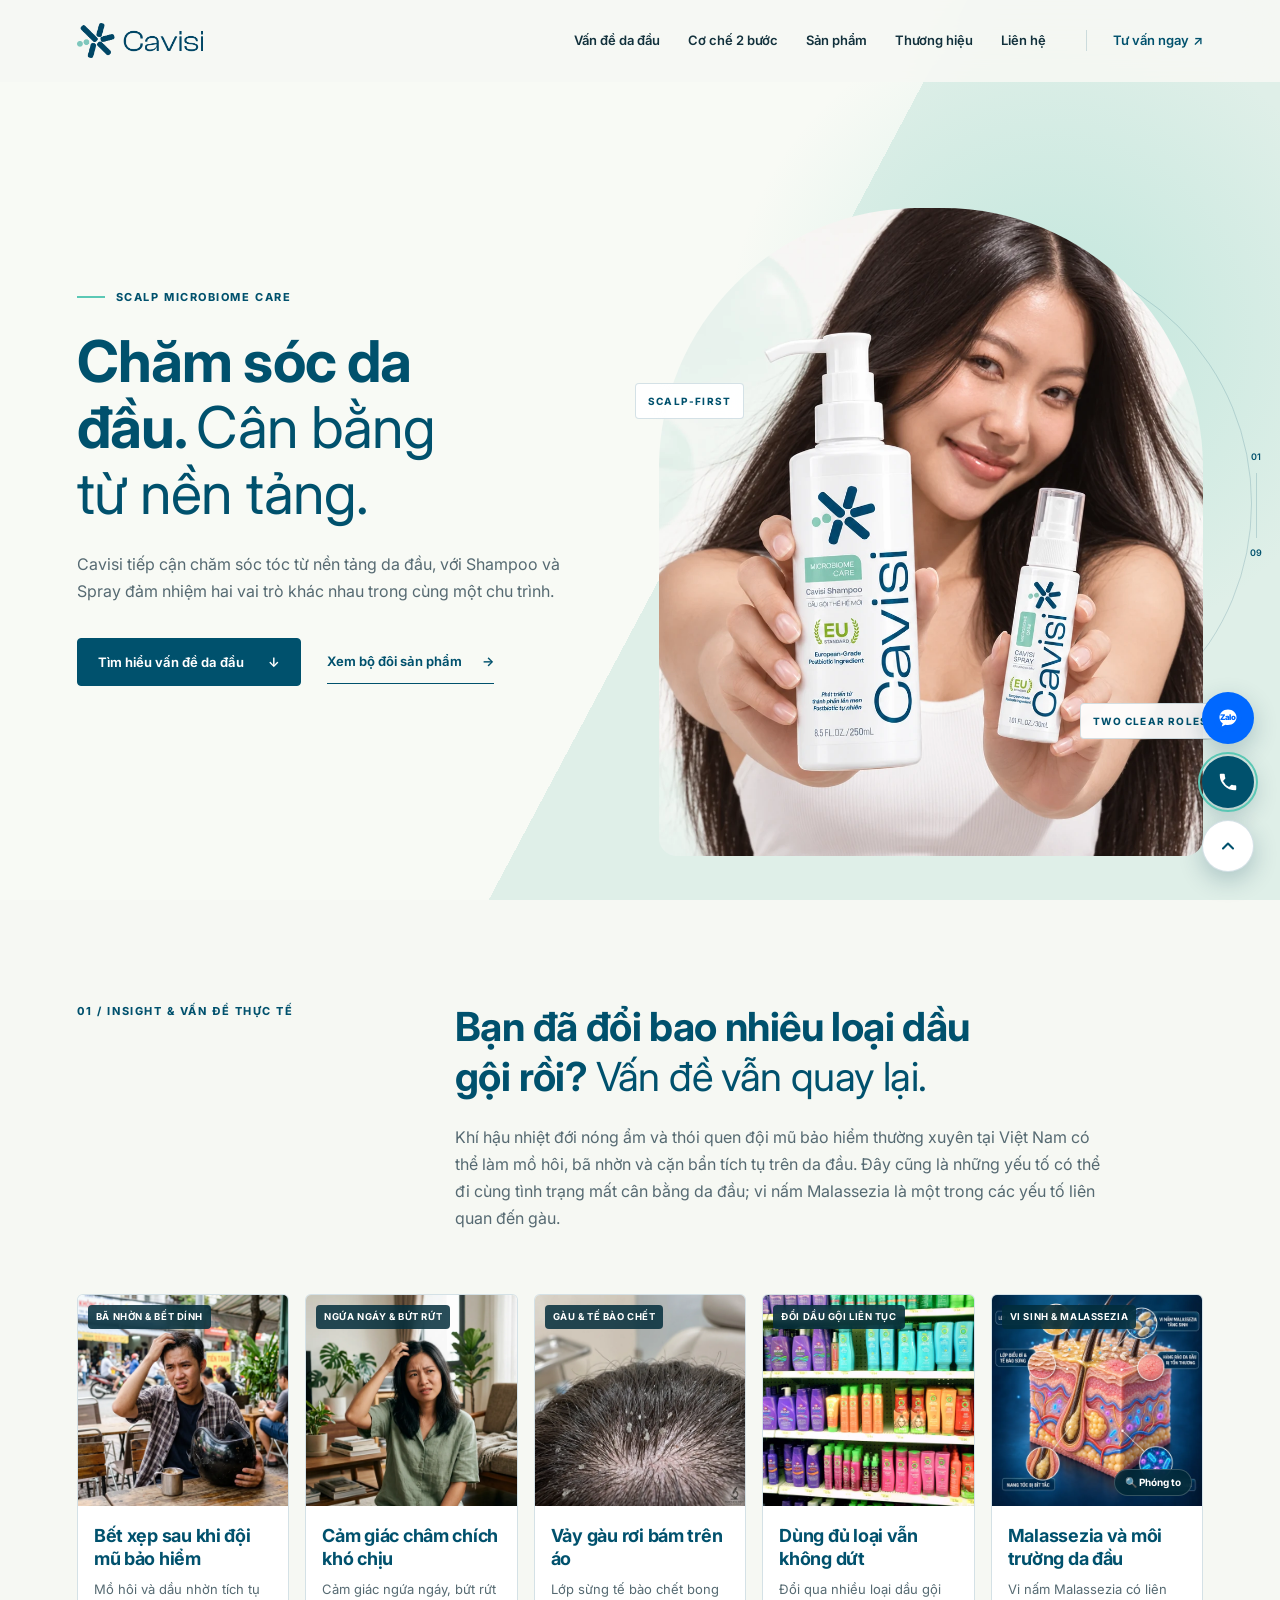
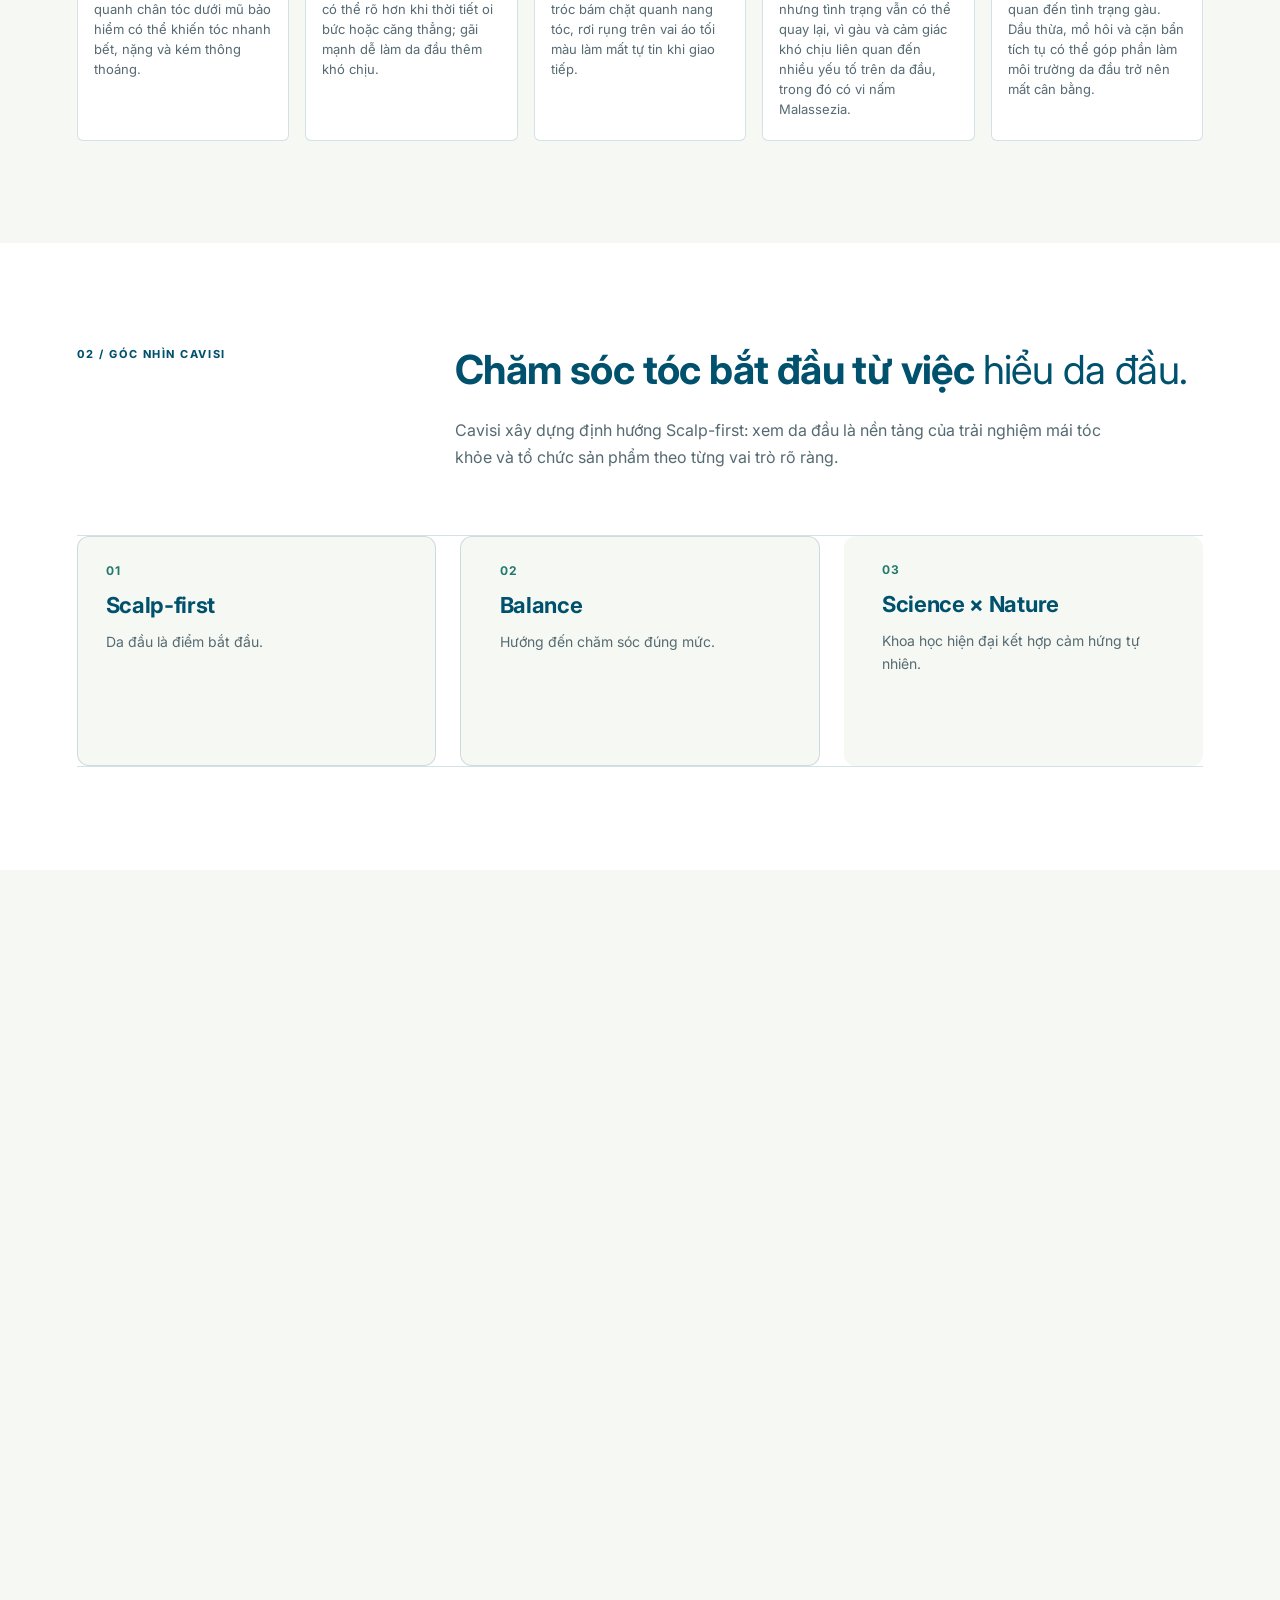
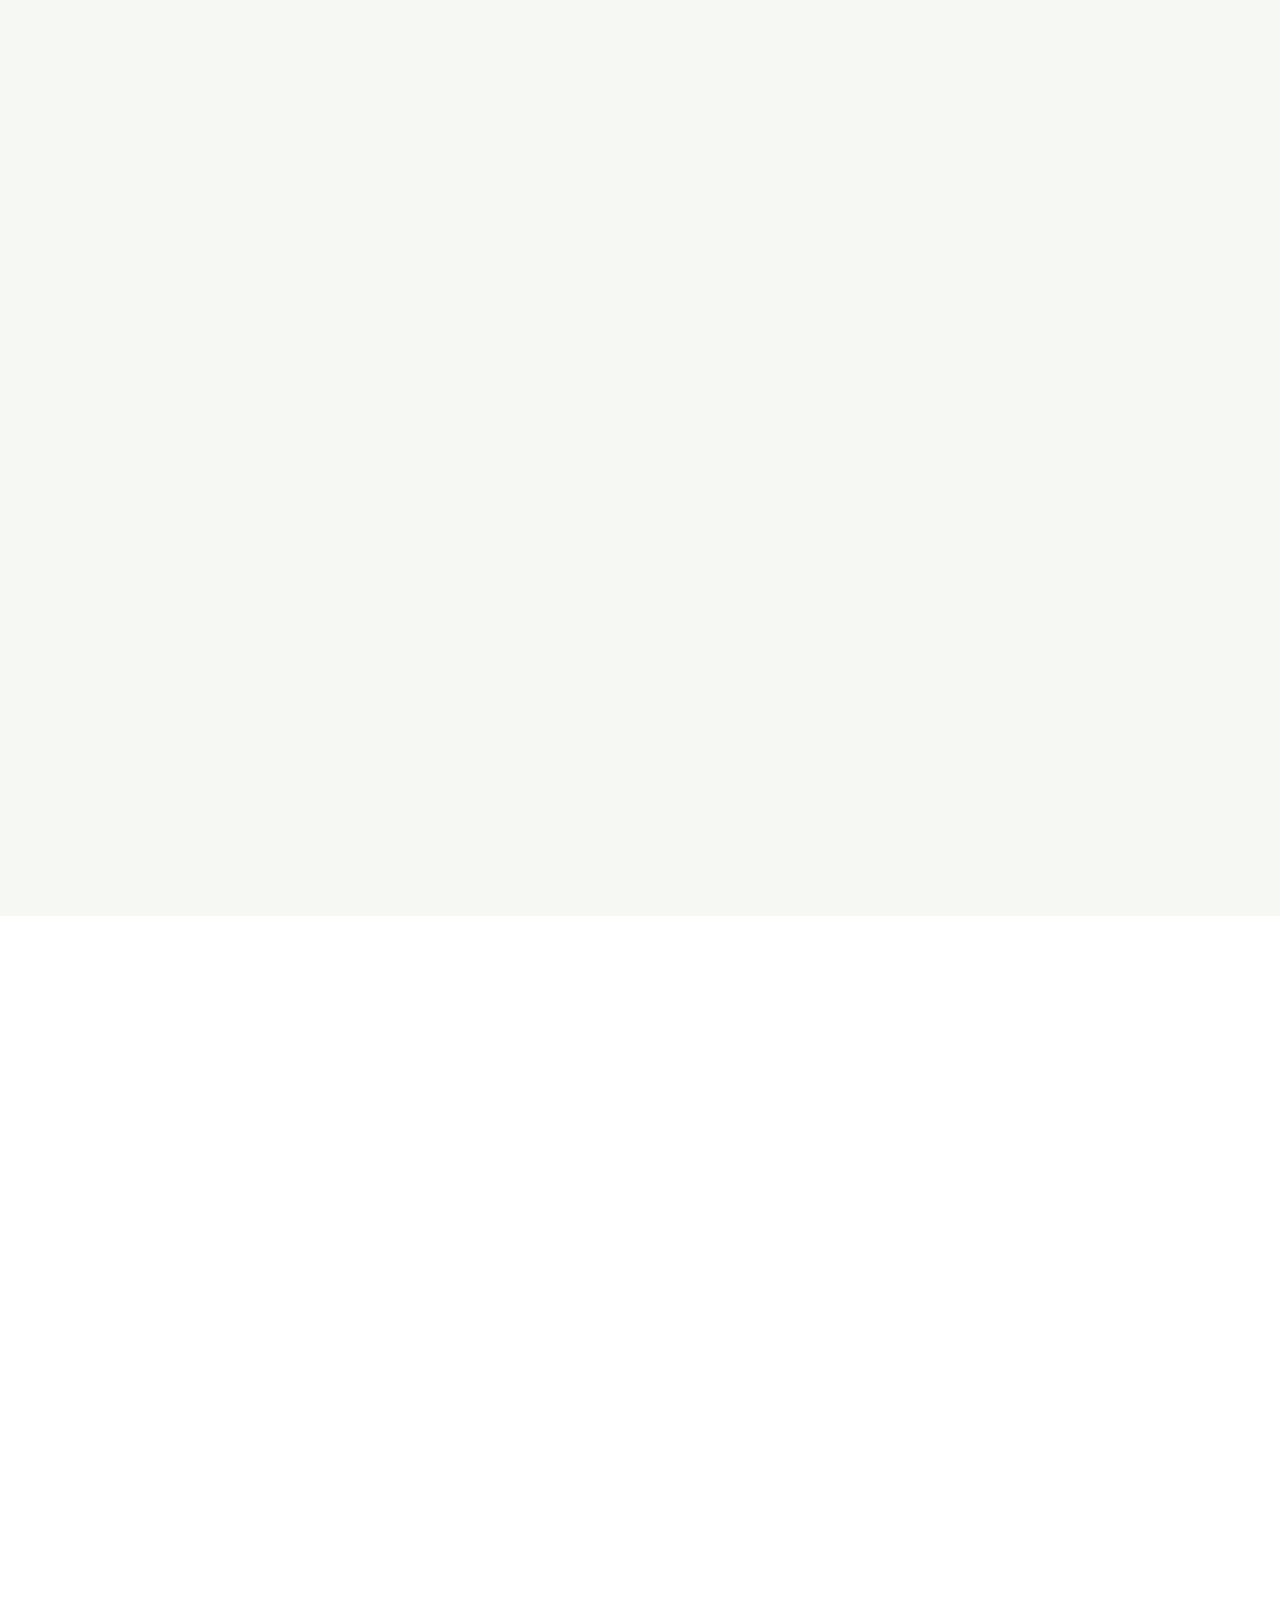
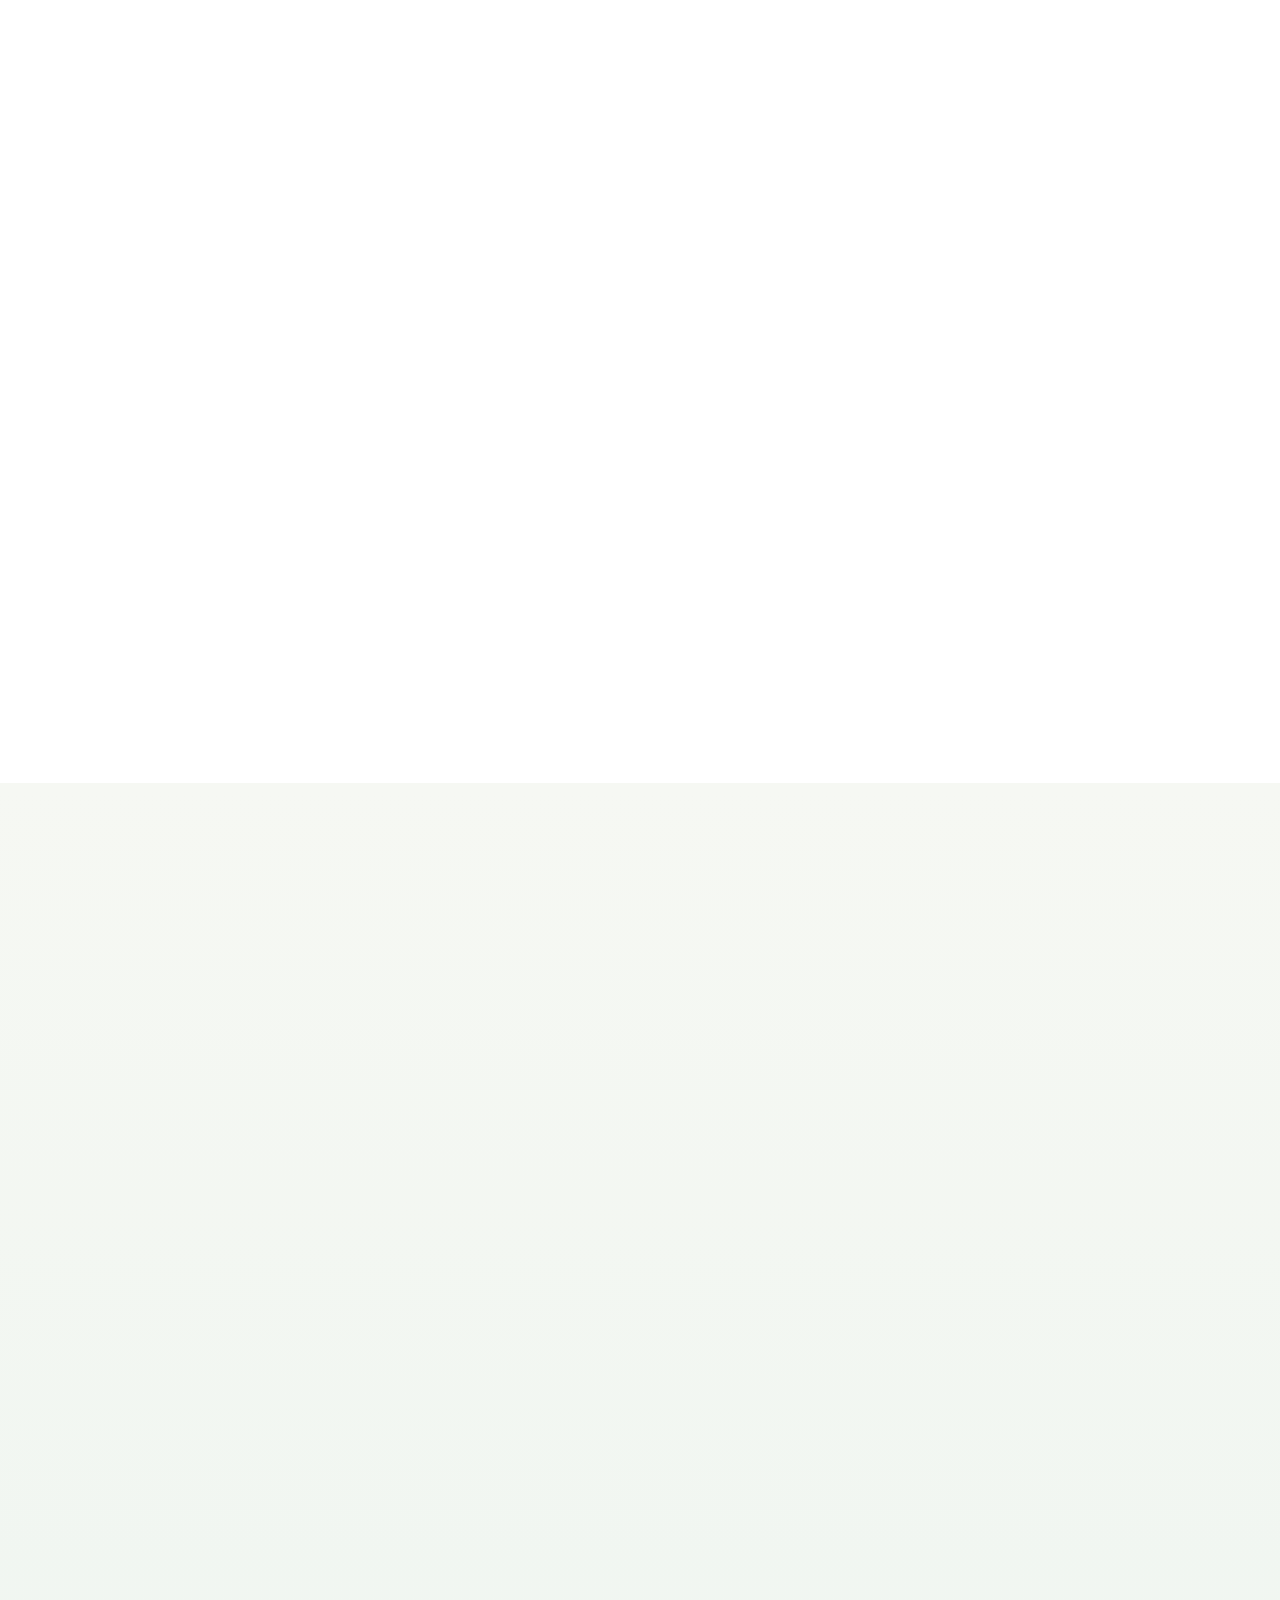
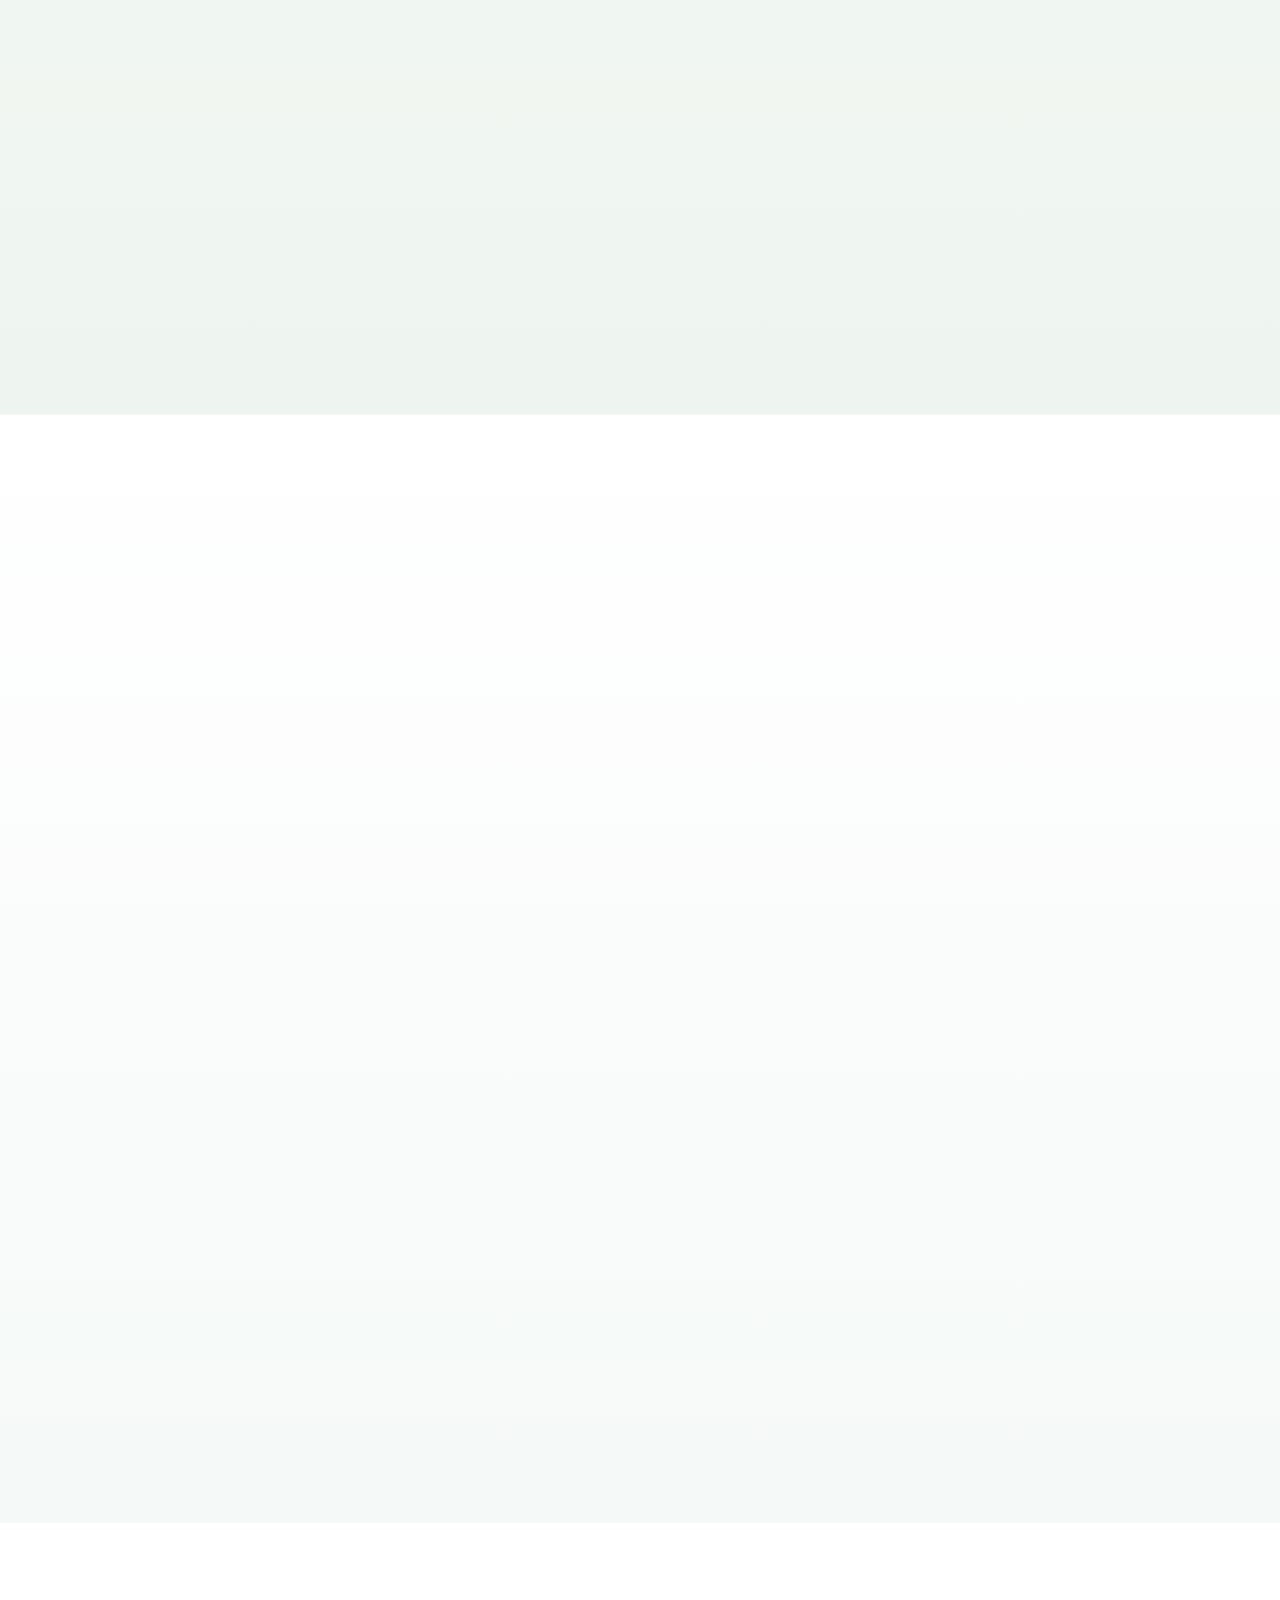
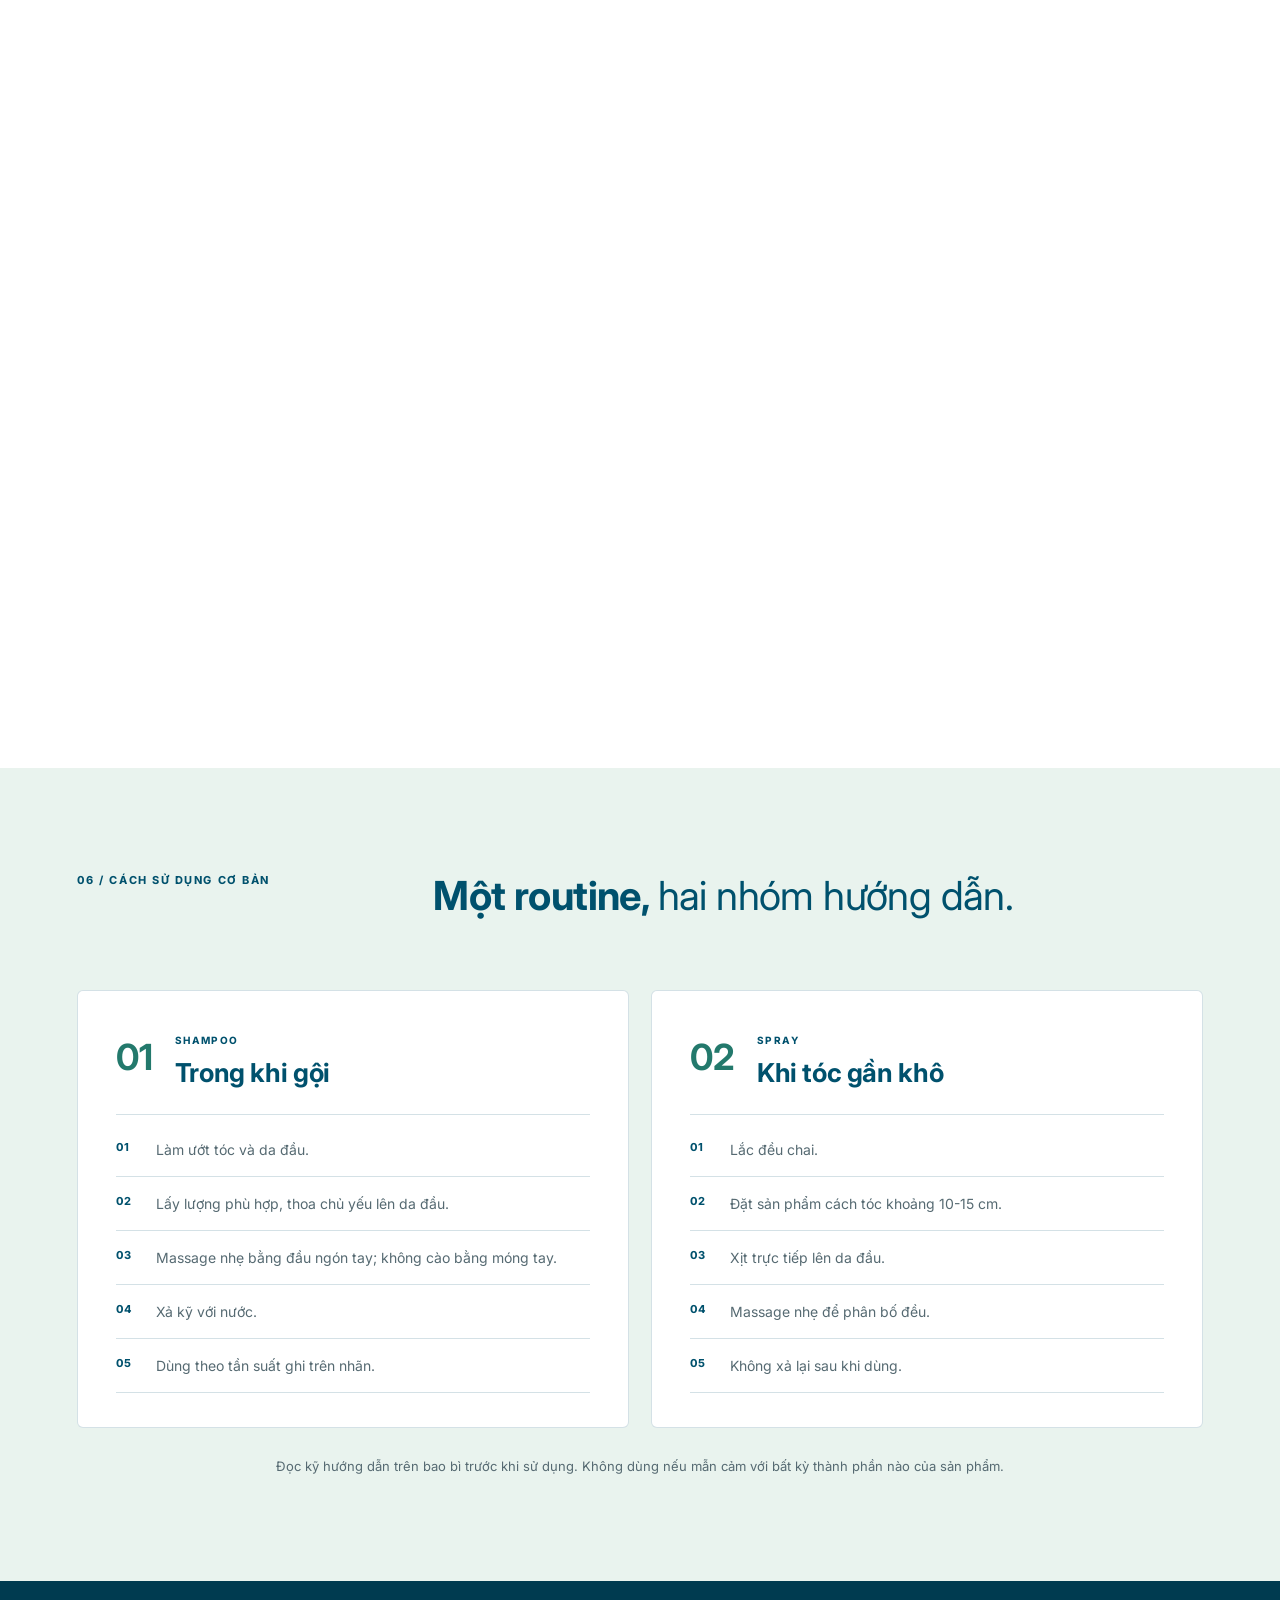
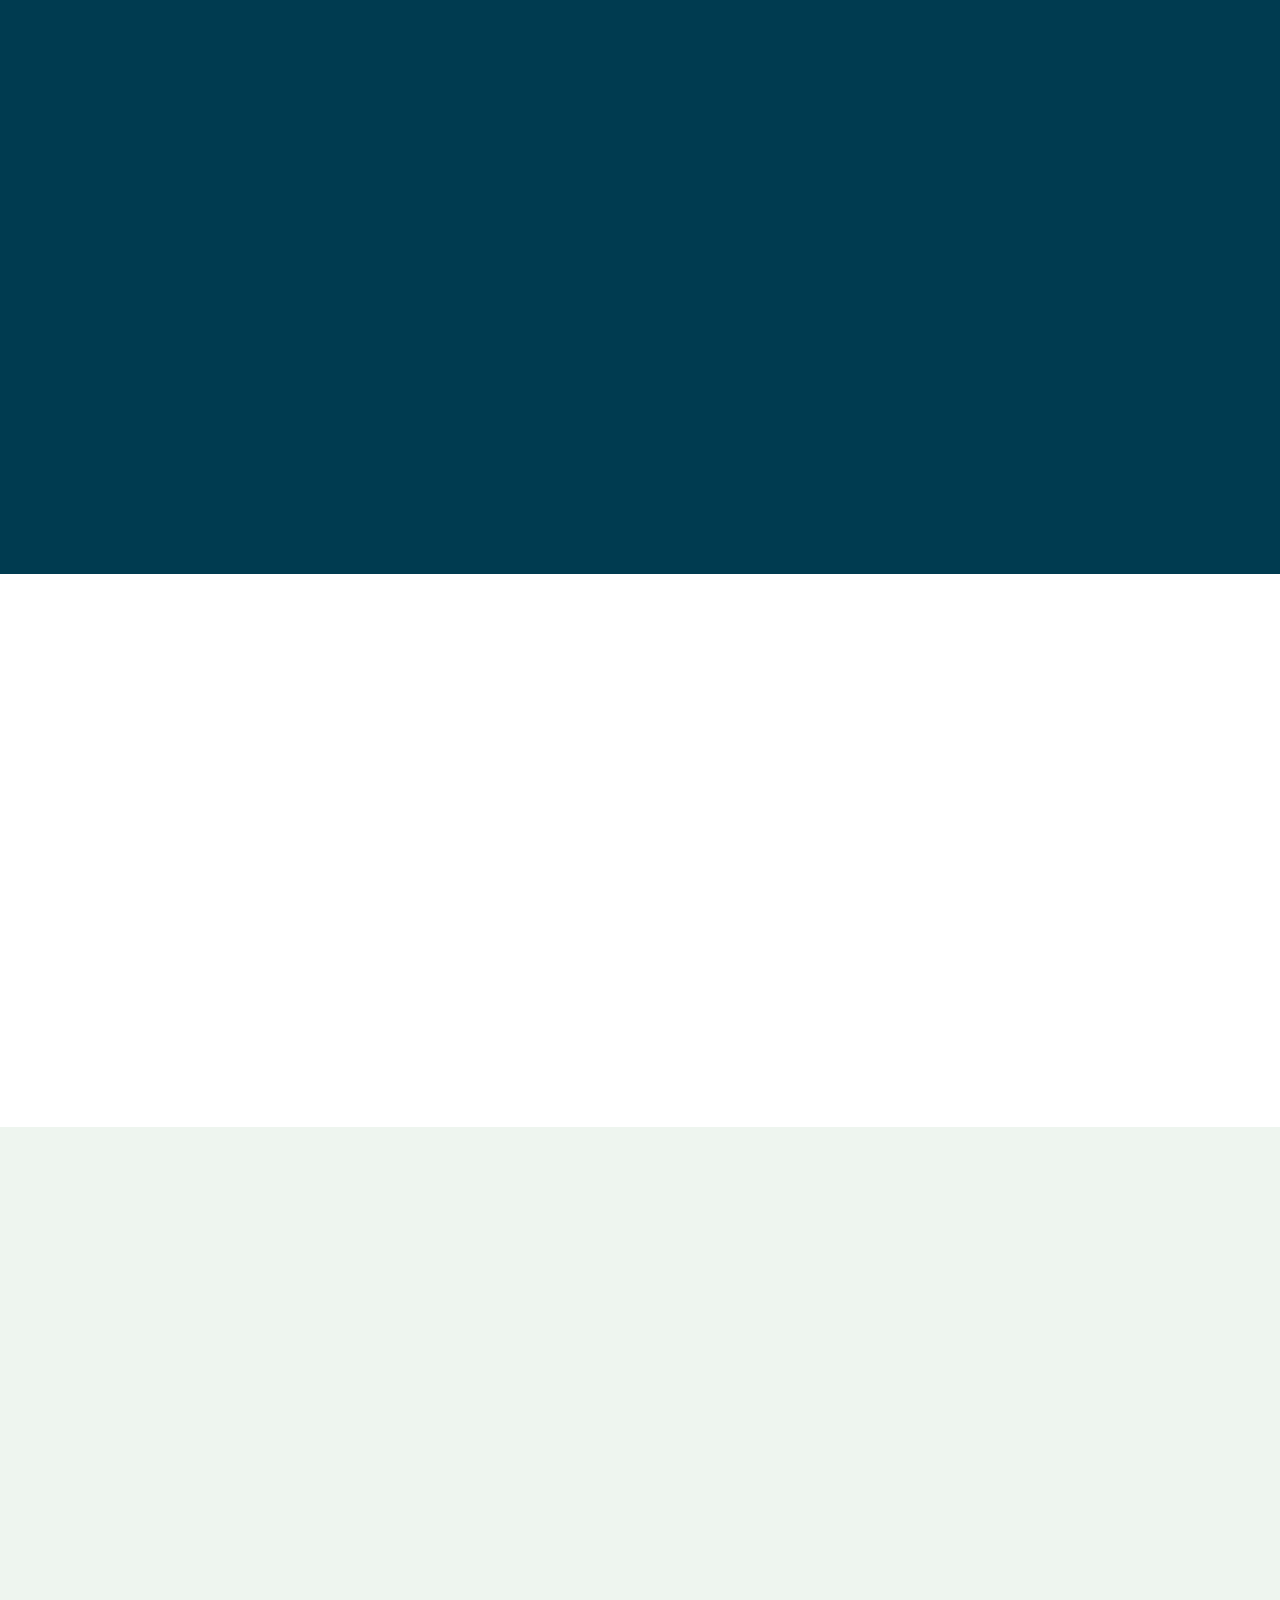
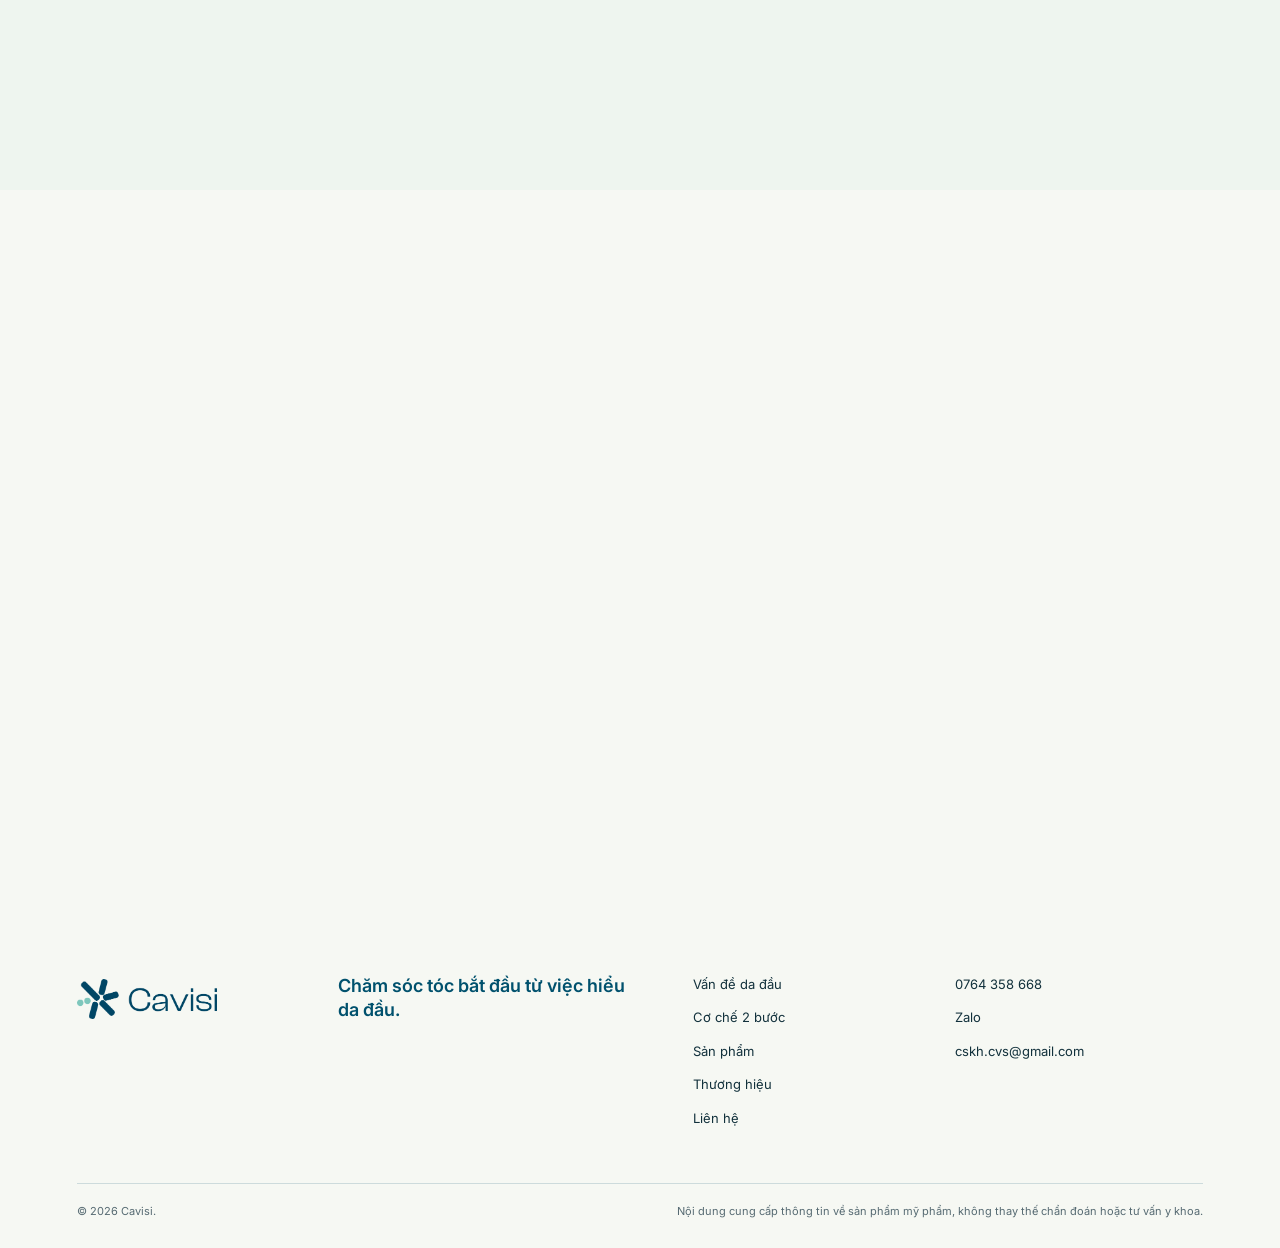
==== commit f45ba7b6: "feat: hoan thien SEO va AI search cho website" ====
--- a/_web/index.html
+++ b/_web/index.html
@@ -3,8 +3,8 @@
 <head>
   <meta charset="utf-8">
   <meta name="viewport" content="width=device-width, initial-scale=1">
-  <title>Cavisi | Chăm sóc tóc bắt đầu từ da đầu (Scalp-First Care)</title>
-  <meta name="description" content="Cavisi tiên phong phương pháp Scalp Microbiome Care tại Việt Nam. Chu trình 2 bước khoa học kết hợp Dầu gội làm sạch nền và Xịt dưỡng vi sinh 24h.">
+  <title>Cavisi | Chăm sóc da đầu theo Scalp-First Care</title>
+  <meta name="description" content="Cavisi mang đến chu trình chăm sóc da đầu 2 bước: Shampoo làm sạch nền và Spray leave-on hỗ trợ cân bằng, củng cố hàng rào bảo vệ trong 24 giờ.">
   <link rel="canonical" href="https://cavisi.vn/">
   <link rel="icon" type="image/svg+xml" href="assets/favicon.svg">
   <link rel="icon" type="image/png" sizes="32x32" href="assets/favicon-32x32.png">
@@ -15,19 +15,19 @@
   <meta property="og:type" content="website">
   <meta property="og:url" content="https://cavisi.vn/">
   <meta property="og:title" content="Cavisi | Chăm sóc tóc bắt đầu từ da đầu">
-  <meta property="og:description" content="Giải pháp Scalp Microbiome Care chuẩn y khoa: Shampoo làm sạch nền (Rinse-off) và Spray cân bằng vi sinh 24h (Leave-on).">
-  <meta property="og:image" content="https://cavisi.vn/assets/cavisi-duo-water.jpg">
+  <meta property="og:description" content="Chu trình Scalp-First Care gồm Shampoo làm sạch nền (Rinse-off) và Spray chăm sóc da đầu trong 24 giờ (Leave-on).">
+  <meta property="og:image" content="https://cavisi.vn/assets/cavisi-duo-water.webp">
   <meta property="og:locale" content="vi_VN">
   <meta property="og:site_name" content="Cavisi">
 
   <!-- Twitter / X -->
   <meta name="twitter:card" content="summary_large_image">
-  <meta name="twitter:title" content="Cavisi | Scalp Microbiome Care">
-  <meta name="twitter:description" content="Chăm sóc tóc bắt đầu từ da đầu. Bộ đôi dầu gội BHA & xịt dưỡng vi sinh men vỏ liễu.">
-  <meta name="twitter:image" content="https://cavisi.vn/assets/cavisi-duo-water.jpg">
+  <meta name="twitter:title" content="Cavisi | Scalp-First Care">
+  <meta name="twitter:description" content="Chu trình hai bước gồm Shampoo làm sạch nền và Spray leave-on hỗ trợ chăm sóc da đầu.">
+  <meta name="twitter:image" content="https://cavisi.vn/assets/cavisi-duo-water.webp">
 
   <!-- Preload Critical Resources -->
-  <link rel="preload" href="assets/Inter-Variable.ttf" as="font" type="font/ttf" crossorigin>
+  <link rel="preload" href="assets/Inter-Variable.woff2" as="font" type="font/woff2" crossorigin>
   <link rel="preload" href="assets/hero-model.webp" as="image" fetchpriority="high">
   <link rel="stylesheet" href="styles.css">
 
@@ -42,6 +42,7 @@
         "name": "Cavisi",
         "url": "https://cavisi.vn/",
         "logo": "https://cavisi.vn/assets/logo-primary.webp",
+        "email": "cskh.cvs@gmail.com",
         "sameAs": ["https://zalo.me/0764358668"],
         "contactPoint": {
           "@type": "ContactPoint",
@@ -57,6 +58,80 @@
         "url": "https://cavisi.vn/",
         "name": "Cavisi Scalp Microbiome Care",
         "publisher": {"@id": "https://cavisi.vn/#organization"}
+      },
+      {
+        "@type": "WebPage",
+        "@id": "https://cavisi.vn/#webpage",
+        "url": "https://cavisi.vn/",
+        "name": "Cavisi | Chăm sóc da đầu theo Scalp-First Care",
+        "description": "Cavisi mang đến chu trình chăm sóc da đầu hai bước gồm Shampoo làm sạch nền và Spray leave-on hỗ trợ chăm sóc da đầu.",
+        "isPartOf": {"@id": "https://cavisi.vn/#website"},
+        "about": {"@id": "https://cavisi.vn/#organization"},
+        "inLanguage": "vi-VN"
+      },
+      {
+        "@type": "FAQPage",
+        "@id": "https://cavisi.vn/#faq",
+        "url": "https://cavisi.vn/#faq",
+        "inLanguage": "vi-VN",
+        "mainEntity": [
+          {
+            "@type": "Question",
+            "name": "Giá niêm yết của các sản phẩm Cavisi là bao nhiêu?",
+            "acceptedAnswer": {
+              "@type": "Answer",
+              "text": "Dầu gội Cavisi Shampoo 250ml có giá niêm yết 249.000đ. Xịt dưỡng Cavisi Spray 30ml có giá niêm yết 149.000đ."
+            }
+          },
+          {
+            "@type": "Question",
+            "name": "Cavisi Shampoo và Cavisi Spray có cùng vai trò không?",
+            "acceptedAnswer": {
+              "@type": "Answer",
+              "text": "Không. Shampoo tập trung vào việc làm sạch tóc và da đầu. Spray là xịt dưỡng dùng trực tiếp trên tóc và da đầu, được hướng dẫn dùng khi tóc gần khô."
+            }
+          },
+          {
+            "@type": "Question",
+            "name": "Cavisi Shampoo được sử dụng như thế nào?",
+            "acceptedAnswer": {
+              "@type": "Answer",
+              "text": "Làm ướt tóc và da đầu, lấy lượng phù hợp, thoa chủ yếu lên da đầu, massage nhẹ bằng đầu ngón tay rồi xả kỹ với nước. Dùng theo tần suất ghi trên nhãn hoặc hướng dẫn chính thức của Cavisi."
+            }
+          },
+          {
+            "@type": "Question",
+            "name": "Cavisi Spray được dùng vào thời điểm nào?",
+            "acceptedAnswer": {
+              "@type": "Answer",
+              "text": "Dùng sau khi tóc gần khô. Lắc đều, đặt chai cách tóc khoảng 10-15 cm, xịt trực tiếp lên da đầu và massage nhẹ để phân bố đều. Đây là sản phẩm leave-on, không xả lại."
+            }
+          },
+          {
+            "@type": "Question",
+            "name": "Tôi có thể xem danh sách thành phần ở đâu?",
+            "acceptedAnswer": {
+              "@type": "Answer",
+              "text": "Danh sách INCI đầy đủ và chi tiết công thức của từng sản phẩm được trình bày tại trang thông tin của Cavisi Shampoo và Cavisi Spray."
+            }
+          },
+          {
+            "@type": "Question",
+            "name": "Hai số tiếp nhận công bố của sản phẩm là gì?",
+            "acceptedAnswer": {
+              "@type": "Answer",
+              "text": "Shampoo: 28338/26/CBMP-HN. Spray: 28222/26/CBMP-HN. Hai mã do Cavisi cung cấp; bản phiếu gốc chưa được đối chiếu trong bộ tài liệu website hiện tại."
+            }
+          },
+          {
+            "@type": "Question",
+            "name": "Khi có dấu hiệu kích ứng nên làm gì?",
+            "acceptedAnswer": {
+              "@type": "Answer",
+              "text": "Ngưng sử dụng. Nếu dấu hiệu kéo dài, nghiêm trọng hoặc gây khó chịu, hãy tham khảo bác sĩ da liễu. Nội dung website không thay thế tư vấn y khoa."
+            }
+          }
+        ]
       }
     ]
   }
@@ -81,11 +156,11 @@
     <section class="hero" id="top">
       <div class="hero-copy reveal">
         <p class="eyebrow"><span></span> Scalp microbiome care</p>
-        <h1>Cân bằng hệ vi sinh. <em>Khỏe mạnh từ gốc rễ.</em></h1>
+        <h1>Chăm sóc da đầu. <em>Cân bằng từ nền tảng.</em></h1>
         <p class="hero-lead">Cavisi tiếp cận chăm sóc tóc từ nền tảng da đầu, với Shampoo và Spray đảm nhiệm hai vai trò khác nhau trong cùng một chu trình.</p>
         <div class="hero-actions"><a class="button" href="#van-de-da-dau">Tìm hiểu vấn đề da đầu <span aria-hidden="true">↓</span></a><a class="text-link" href="#san-pham">Xem bộ đôi sản phẩm <span aria-hidden="true">→</span></a></div>
       </div>
-      <div class="hero-media reveal delay-1"><div class="hero-orbit" aria-hidden="true"></div><img src="assets/hero-model.webp" alt="Người mẫu giới thiệu Cavisi Shampoo và Cavisi Spray"><span class="hero-note note-one">SCALP-FIRST</span><span class="hero-note note-two">TWO CLEAR ROLES</span></div>
+      <div class="hero-media reveal delay-1"><div class="hero-orbit" aria-hidden="true"></div><img src="assets/hero-model.webp" alt="Người mẫu giới thiệu Cavisi Shampoo và Cavisi Spray" width="1254" height="1254"><span class="hero-note note-one">SCALP-FIRST</span><span class="hero-note note-two">TWO CLEAR ROLES</span></div>
       <div class="hero-index" aria-hidden="true"><span>01</span><i></i><span>09</span></div>
     </section>
 
@@ -94,36 +169,36 @@
         <p class="section-kicker reveal">01 / Insight & Vấn đề thực tế</p>
         <div>
           <h2 class="reveal">Bạn đã đổi bao nhiêu loại dầu gội rồi? <em>Vấn đề vẫn quay lại.</em></h2>
-          <p class="section-lead reveal">Khí hậu nhiệt đới nóng ẩm và thói quen đội mũ bảo hiểm xe máy hàng ngày tại Việt Nam khiến da đầu liên tục tích tụ mồ hôi và bã nhờn — tạo môi trường thuận lợi để vi nấm Malassezia bùng phát và gây ra vòng lặp gàu ngứa dai dẳng.</p>
+          <p class="section-lead reveal">Khí hậu nhiệt đới nóng ẩm và thói quen đội mũ bảo hiểm thường xuyên tại Việt Nam có thể làm mồ hôi, bã nhờn và cặn bẩn tích tụ trên da đầu. Đây cũng là những yếu tố có thể đi cùng tình trạng mất cân bằng da đầu; vi nấm Malassezia là một trong các yếu tố liên quan đến gàu.</p>
         </div>
       </div>
 
       <div class="problem-grid">
         <article class="problem-card reveal">
           <div class="problem-media">
-            <img src="assets/problems/insight-vn-helmet.jpg" alt="Người Việt đội mũ bảo hiểm mồ hôi bết tóc" loading="lazy">
+            <img src="assets/problems/insight-vn-helmet.webp" alt="Người Việt đội mũ bảo hiểm mồ hôi bết tóc" loading="lazy" width="1024" height="1024">
             <span class="problem-tag">Bã nhờn & Bết dính</span>
           </div>
           <div class="problem-body">
             <h3>Bết xẹp sau khi đội mũ bảo hiểm</h3>
-            <p>Mồ hôi và dầu nhờn đọng quanh chân tóc dưới mũ bảo hiểm, gây bết dính xẹp tóc và bít tắc nang tóc sau mỗi chuyến đi.</p>
+            <p>Mồ hôi và dầu nhờn tích tụ quanh chân tóc dưới mũ bảo hiểm có thể khiến tóc nhanh bết, nặng và kém thông thoáng.</p>
           </div>
         </article>
 
         <article class="problem-card reveal delay-1">
           <div class="problem-media">
-            <img src="assets/problems/insight-vn-itch.jpg" alt="Người Việt bứt rứt ngứa ngáy da đầu" loading="lazy">
+            <img src="assets/problems/insight-vn-itch.webp" alt="Người Việt bứt rứt ngứa ngáy da đầu" loading="lazy" width="1024" height="1024">
             <span class="problem-tag">Ngứa ngáy & Bứt rứt</span>
           </div>
           <div class="problem-body">
             <h3>Cảm giác châm chích khó chịu</h3>
-            <p>Ngứa ngáy bứt rứt dưới da đầu, đặc biệt khi thời tiết oi bức hoặc căng thẳng, càng gãi càng khiến da đầu tổn thương.</p>
+            <p>Cảm giác ngứa ngáy, bứt rứt có thể rõ hơn khi thời tiết oi bức hoặc căng thẳng; gãi mạnh dễ làm da đầu thêm khó chịu.</p>
           </div>
         </article>
 
         <article class="problem-card reveal delay-1">
           <div class="problem-media">
-            <img src="assets/problems/problem-dandruff.jpg" alt="Vảy gàu nhìn thấy bám chân tóc" loading="lazy">
+            <img src="assets/problems/problem-dandruff.webp" alt="Vảy gàu nhìn thấy bám chân tóc" loading="lazy" width="1024" height="1024">
             <span class="problem-tag">Gàu & Tế bào chết</span>
           </div>
           <div class="problem-body">
@@ -134,24 +209,24 @@
 
         <article class="problem-card reveal delay-2">
           <div class="problem-media">
-            <img src="assets/problems/insight-vn-shampoo-fatigue.jpg" alt="Hàng loạt chai dầu gội khác nhau đã thử qua nhưng gàu ngứa vẫn tái phát" loading="lazy">
+            <img src="assets/problems/insight-vn-shampoo-fatigue.webp" alt="Hàng loạt chai dầu gội khác nhau đã thử qua nhưng gàu ngứa vẫn tái phát" loading="lazy" width="1024" height="1024">
             <span class="problem-tag">Đổi dầu gội liên tục</span>
           </div>
           <div class="problem-body">
             <h3>Dùng đủ loại vẫn không dứt</h3>
-            <p>Đổi qua từ dầu gội trị gàu the mát đến dầu gội thảo dược; chỉ đỡ được vài hôm rồi tái phát vì vi nấm Malassezia chưa được xử lý tận gốc.</p>
+            <p>Đổi qua nhiều loại dầu gội nhưng tình trạng vẫn có thể quay lại, vì gàu và cảm giác khó chịu liên quan đến nhiều yếu tố trên da đầu, trong đó có vi nấm Malassezia.</p>
           </div>
         </article>
 
         <article class="problem-card reveal delay-2">
-          <div class="problem-media" data-zoom-src="assets/problems/problem-fungus-microbiome.jpg" data-zoom-caption="Mô phỏng 3D vi nấm Malassezia và hàng rào da đầu bị tổn thương" style="cursor:pointer;">
-            <img src="assets/problems/problem-fungus-microbiome.jpg" alt="Mô phỏng 3D vi nấm Malassezia và hàng rào da đầu" loading="lazy">
+          <div class="problem-media" data-zoom-src="assets/problems/problem-fungus-microbiome.webp" data-zoom-caption="Mô phỏng 3D vi nấm Malassezia và trạng thái hàng rào da đầu" style="cursor:pointer;">
+            <img src="assets/problems/problem-fungus-microbiome.webp" alt="Mô phỏng 3D vi nấm Malassezia và hàng rào da đầu" loading="lazy" width="1024" height="1024">
             <span class="problem-tag">Vi sinh & Malassezia</span>
             <span class="zoom-hint" style="position:absolute;bottom:10px;right:10px;background:rgba(0,40,55,.85);backdrop-filter:blur(6px);color:#fff;font-size:10px;font-weight:700;padding:4px 10px;border-radius:14px;border:1px solid rgba(255,255,255,.2);pointer-events:none;">🔍 Phóng to</span>
           </div>
           <div class="problem-body">
-            <h3>Vi nấm Malassezia bùng phát</h3>
-            <p>Dầu thừa là nguồn thức ăn khiến vi nấm men Malassezia tăng sinh quá mức, phá vỡ thế cân bằng tự nhiên của hệ vi sinh da đầu.</p>
+            <h3>Malassezia và môi trường da đầu</h3>
+            <p>Vi nấm Malassezia có liên quan đến tình trạng gàu. Dầu thừa, mồ hôi và cặn bẩn tích tụ có thể góp phần làm môi trường da đầu trở nên mất cân bằng.</p>
           </div>
         </article>
       </div>
@@ -166,29 +241,29 @@
       <div class="section-intro">
         <p class="section-kicker reveal">Minh họa / Tình trạng da đầu</p>
         <div>
-          <h2 class="reveal">Từ bít tắc tích tụ đến <em>nền da đầu cân bằng.</em></h2>
-          <p class="section-lead reveal">Minh họa trực quan sự khác biệt giữa môi trường da đầu bết dầu, tích tụ vảy gàu và môi trường da đầu sau khi được làm sạch nền kết hợp chăm sóc tiếp nối.</p>
+          <h2 class="reveal">Nhận diện tình trạng tích tụ và <em>cách chăm sóc phù hợp.</em></h2>
+          <p class="section-lead reveal">Các hình ảnh dưới đây minh họa những trạng thái da đầu thường gặp và vai trò của chu trình làm sạch, chăm sóc tiếp nối. Đây không phải ảnh kết quả thử nghiệm sản phẩm.</p>
         </div>
       </div>
 
       <div class="compare-grid">
         <article class="compare-card compare-before reveal">
-          <div class="compare-badge badge-before">Trước · Môi trường tích tụ</div>
+          <div class="compare-badge badge-before">Minh họa · Môi trường tích tụ</div>
           <div class="compare-visual">
-            <img src="assets/before-after/scalp-dermatoscope-before.jpg" alt="Minh họa vi mô nang tóc trước khi làm sạch, có bã nhờn và vảy gàu" loading="lazy">
-            <div class="compare-lens-label">Soi vi mô nang tóc (Trichology dermatoscope)</div>
+            <img src="assets/before-after/scalp-dermatoscope-before.webp" alt="Hình minh họa phóng đại trạng thái tích tụ bã nhờn và vảy trên da đầu" loading="lazy" width="1200" height="896">
+            <div class="compare-lens-label">Hình minh họa phóng đại</div>
           </div>
           <div class="compare-content">
             <h3>Tắc nghẽn & bết dính</h3>
-            <p>Bã nhờn dư thừa và vảy gàu tích tụ quanh chân tóc, da đầu kích ứng và mất cân bằng hệ vi sinh.</p>
+            <p>Bã nhờn dư thừa và vảy gàu tích tụ quanh chân tóc có thể khiến da đầu bí, bết và khó chịu.</p>
           </div>
         </article>
 
         <article class="compare-card compare-after reveal delay-1">
-          <div class="compare-badge badge-after">Sau · Môi trường cân bằng</div>
+          <div class="compare-badge badge-after">Minh họa · Môi trường được chăm sóc</div>
           <div class="compare-visual">
-            <img src="assets/before-after/scalp-dermatoscope-after.jpg" alt="Minh họa vi mô nang tóc sau khi làm sạch và chăm sóc cân bằng vi sinh" loading="lazy">
-            <div class="compare-lens-label">Soi vi mô nang tóc (Trichology dermatoscope)</div>
+            <img src="assets/before-after/scalp-dermatoscope-after.webp" alt="Hình minh họa phóng đại trạng thái da đầu sau bước làm sạch" loading="lazy" width="1200" height="896">
+            <div class="compare-lens-label">Hình minh họa phóng đại</div>
           </div>
           <div class="compare-content">
             <h3>Sạch thoáng & thông thoáng chân tóc</h3>
@@ -197,21 +272,21 @@
         </article>
       </div>
 
-      <!-- 2. Bộ sưu tập Before & After thực tế (3 nhóm vấn đề điển hình) -->
+      <!-- 2. Bộ hình minh họa ba trạng thái da đầu điển hình -->
       <div class="scalp-collection-grid reveal">
         <!-- Vấn đề 1: Gàu & Vảy sừng -->
         <article class="scalp-collection-card">
           <div class="scalp-collection-media">
             <span class="collection-case-tag">Gàu &amp; Vảy sừng</span>
-            <img src="assets/before-after/before-after-1.webp" alt="So sánh Trước và Sau: Loại bỏ vảy gàu và tế bào chết bám chân tóc" width="500" height="500" loading="lazy" decoding="async">
+            <img src="assets/before-after/before-after-1.webp" alt="Hình minh họa tình trạng vảy gàu và tế bào chết bám quanh chân tóc" width="500" height="500" loading="lazy" decoding="async">
             <div class="split-labels">
-              <span class="label-before">Trước</span>
-              <span class="label-after">Sau</span>
+              <span class="label-before">Tích tụ</span>
+              <span class="label-after">Làm sạch</span>
             </div>
           </div>
           <div class="scalp-collection-body">
-            <h3>Sạch vảy gàu bám chân tóc</h3>
-            <p>Salicylic Acid (BHA) dịu nhẹ bẻ gãy liên kết sừng chết, kết hợp Climbazole ức chế vi nấm Malassezia, ngăn gàu quay trở lại.</p>
+            <h3>Hỗ trợ làm sạch vảy gàu</h3>
+            <p>Salicylic Acid (BHA) hỗ trợ làm sạch tế bào chết và vảy tích tụ; Climbazole hỗ trợ kiểm soát vi nấm Malassezia có liên quan đến gàu.</p>
           </div>
         </article>
 
@@ -219,15 +294,15 @@
         <article class="scalp-collection-card">
           <div class="scalp-collection-media">
             <span class="collection-case-tag">Bết dầu &amp; Tóc xẹp</span>
-            <img src="assets/before-after/before-after-2.webp" alt="So sánh Trước và Sau: Giảm bết dầu, chân tóc tơi phồng bồng bềnh" width="500" height="500" loading="lazy" decoding="async">
+            <img src="assets/before-after/before-after-2.webp" alt="Hình minh họa tình trạng bết dầu và chân tóc sau khi được làm sạch" width="500" height="500" loading="lazy" decoding="async">
             <div class="split-labels">
-              <span class="label-before">Trước</span>
-              <span class="label-after">Sau</span>
+              <span class="label-before">Bết dầu</span>
+              <span class="label-after">Thông thoáng</span>
             </div>
           </div>
           <div class="scalp-collection-body">
-            <h3>Kiểm soát dầu &amp; Tơi phồng</h3>
-            <p>Kẽm Zinc PCA điều tiết hoạt động của tuyến bã nhờn, giải phóng chân tóc khỏi bết dính, tạo độ bồng bềnh tự nhiên suốt 24h.</p>
+            <h3>Hỗ trợ điều tiết bã nhờn</h3>
+            <p>Zinc PCA hỗ trợ điều tiết bã nhờn, phù hợp với da đầu dễ tiết dầu và giúp duy trì cảm giác tóc nhẹ, thông thoáng.</p>
           </div>
         </article>
 
@@ -235,21 +310,21 @@
         <article class="scalp-collection-card">
           <div class="scalp-collection-media">
             <span class="collection-case-tag">Mẩn đỏ &amp; Ngứa ngáy</span>
-            <img src="assets/before-after/before-after-3.webp" alt="So sánh Trước và Sau: Làm dịu mẩn đỏ và chấm dứt ngứa rát da đầu" width="500" height="500" loading="lazy" decoding="async">
+            <img src="assets/before-after/before-after-3.webp" alt="Hình minh họa da đầu nhạy cảm cần được chăm sóc dịu nhẹ" width="500" height="500" loading="lazy" decoding="async">
             <div class="split-labels">
-              <span class="label-before">Trước</span>
-              <span class="label-after">Sau</span>
+              <span class="label-before">Khó chịu</span>
+              <span class="label-after">Chăm sóc</span>
             </div>
           </div>
           <div class="scalp-collection-body">
-            <h3>Làm dịu mẩn đỏ &amp; Hết ngứa</h3>
-            <p>Men vi sinh Postbiotic vỏ liễu và Dipotassium Glycyrrhizate củng cố hàng rào ẩm sinh lý, làm dịu tức thì cảm giác châm chích.</p>
+            <h3>Chăm sóc da đầu nhạy cảm</h3>
+            <p>Công thức có thành phần lên men vỏ liễu và Dipotassium Glycyrrhizate, được định hướng hỗ trợ chăm sóc và duy trì hàng rào bảo vệ da đầu.</p>
           </div>
         </article>
       </div>
 
       <div class="compare-disclaimer reveal">
-        <p><strong>Lưu ý minh bạch:</strong> Hình ảnh trực quan hóa các trường hợp điển hình nhằm minh họa cho cơ chế và triết lý chăm sóc Scalp-first của Cavisi. Hiệu quả thực tế có thể khác nhau tùy thuộc vào cơ địa và mức độ duy trì chu trình của từng cá nhân.</p>
+        <p><strong>Lưu ý minh bạch:</strong> Đây là hình ảnh minh họa cho các trạng thái da đầu và triết lý Scalp-First Care, không phải ảnh trước/sau hoặc bằng chứng về hiệu quả của sản phẩm Cavisi. Trải nghiệm thực tế có thể khác nhau ở mỗi người.</p>
       </div>
     </section>
 
@@ -258,19 +333,19 @@
         <p class="section-kicker reveal">03 / Khoa học & Cơ chế hoạt động</p>
         <div>
           <h2 class="reveal">Chăm sóc da đầu không dừng lại <em>khi bạn tắt vòi nước.</em></h2>
-          <p class="section-lead reveal">Dầu gội thông thường chỉ tiếp xúc với da đầu trong 2 phút rồi bị xả trôi. Cavisi giải quyết giới hạn này bằng chu trình hai bước: Làm sạch nền trước bằng dầu gội (Rinse-off), tiếp nối cân bằng vi sinh bằng xịt dưỡng lưu lại suốt 24h (Leave-on).</p>
+          <p class="section-lead reveal">Dầu gội là sản phẩm được xả sạch sau khi sử dụng. Cavisi tổ chức chu trình hai bước: Shampoo làm sạch nền da đầu (Rinse-off), sau đó Spray lưu lại để hỗ trợ chăm sóc và củng cố hàng rào bảo vệ trong 24 giờ (Leave-on).</p>
         </div>
       </div>
 
       <div class="mechanism-stage reveal">
-        <div class="mechanism-visual" data-zoom-src="assets/mechanism/mechanism-two-step.jpg" data-zoom-caption="Sơ đồ 3D y khoa cơ chế 2 bước: Bước 1 Làm sạch nền (Xả trôi) và Bước 2 Cân bằng vi sinh (Lưu lại 24h)">
-          <img src="assets/mechanism/mechanism-two-step.jpg" alt="Sơ đồ 3D y khoa cơ chế 2 bước: Bước 1 Làm sạch nền (Xả trôi) và Bước 2 Cân bằng vi sinh (Lưu lại 24h)" width="2048" height="1024" loading="lazy">
+        <div class="mechanism-visual" data-zoom-src="assets/mechanism/mechanism-two-step.webp" data-zoom-caption="Sơ đồ minh họa chu trình 2 bước: Bước 1 Làm sạch nền (Xả trôi) và Bước 2 Chăm sóc da đầu (Lưu lại 24h)">
+          <img src="assets/mechanism/mechanism-two-step.webp" alt="Sơ đồ minh họa chu trình 2 bước: Bước 1 Làm sạch nền và Bước 2 Chăm sóc lưu lại trong 24 giờ" width="2048" height="1024" loading="lazy">
           <span class="zoom-hint">🔍 Phóng to chi tiết 3D</span>
         </div>
         <div class="mechanism-columns">
           <div class="mechanism-step step-one">
-            <div class="mechanism-step-visual" data-zoom-src="assets/mechanism/mechanism-step-1.jpg" data-zoom-caption="Sơ đồ 3D Bước 1: Làm sạch nền (Xả trôi) - Cavisi Shampoo">
-              <img src="assets/mechanism/mechanism-step-1.jpg" alt="Sơ đồ 3D Bước 1: Làm sạch nền (Xả trôi)" width="1024" height="1024" loading="lazy">
+            <div class="mechanism-step-visual" data-zoom-src="assets/mechanism/mechanism-step-1.webp" data-zoom-caption="Sơ đồ 3D Bước 1: Làm sạch nền (Xả trôi) - Cavisi Shampoo">
+              <img src="assets/mechanism/mechanism-step-1.webp" alt="Sơ đồ 3D Bước 1: Làm sạch nền (Xả trôi)" width="1024" height="1024" loading="lazy">
               <span class="zoom-hint">🔍 Chạm phóng to HD</span>
             </div>
             <div class="step-num">BƯỚC 01 · LÀM SẠCH NỀN (XẢ TRÔI)</div>
@@ -289,48 +364,48 @@
                 <span class="micro-icon">🌊</span>
                 <div class="micro-info">
                   <strong>Salicylic Acid (BHA) & Xả trôi</strong>
-                  <span>Bẻ gãy liên kết tế bào sừng chết, cuốn sạch vảy gàu hoàn toàn khi xả nước.</span>
+                  <span>Hỗ trợ làm sạch tế bào chết, dầu thừa và vảy tích tụ trên bề mặt da đầu khi xả nước.</span>
                 </div>
               </div>
               <div class="micro-point">
                 <span class="micro-icon">✨</span>
                 <div class="micro-info">
-                  <strong>Kháng nấm & Thông thoáng nang tóc</strong>
-                  <span>Climbazole & Hexamidine ức chế vi nấm Malassezia, mở đường thẩm thấu cho bước 2.</span>
+                  <strong>Hỗ trợ kiểm soát yếu tố vi sinh</strong>
+                  <span>Climbazole và Hexamidine hỗ trợ kiểm soát các yếu tố vi sinh trên da đầu, trong đó có Malassezia liên quan đến gàu.</span>
                 </div>
               </div>
             </div>
           </div>
 
           <div class="mechanism-step step-two">
-            <div class="mechanism-step-visual" data-zoom-src="assets/mechanism/mechanism-step-2.jpg" data-zoom-caption="Sơ đồ 3D Bước 2: Hỗ trợ cân bằng vi sinh (Lưu lại 24h) - Cavisi Spray">
-              <img src="assets/mechanism/mechanism-step-2.jpg" alt="Sơ đồ 3D Bước 2: Hỗ trợ cân bằng vi sinh (Lưu lại 24h)" width="1024" height="1024" loading="lazy">
+            <div class="mechanism-step-visual" data-zoom-src="assets/mechanism/mechanism-step-2.webp" data-zoom-caption="Sơ đồ 3D Bước 2: Hỗ trợ cân bằng vi sinh (Lưu lại 24h) - Cavisi Spray">
+              <img src="assets/mechanism/mechanism-step-2.webp" alt="Sơ đồ 3D Bước 2: Hỗ trợ cân bằng vi sinh (Lưu lại 24h)" width="1024" height="1024" loading="lazy">
               <span class="zoom-hint">🔍 Chạm phóng to HD</span>
             </div>
             <div class="step-num">BƯỚC 02 · CÂN BẰNG VI SINH (LƯU LẠI)</div>
             <h3>Cavisi Spray</h3>
-            <p class="step-role">Leave-on Tonic · Bảo vệ sinh học liên tục suốt 24 giờ</p>
+            <p class="step-role">Leave-on Tonic · Hỗ trợ củng cố hàng rào bảo vệ trong 24 giờ</p>
 
             <div class="mechanism-micro-points">
               <div class="micro-point">
                 <span class="micro-icon">💧</span>
                 <div class="micro-info">
                   <strong>Postbiotic men vỏ liễu</strong>
-                  <span>Dịch lọc lên men vi sinh tự nhiên củng cố hàng rào bảo vệ, nuôi dưỡng lợi khuẩn da đầu.</span>
+                  <span>Thành phần lên men vỏ liễu hỗ trợ chăm sóc và duy trì trạng thái cân bằng của da đầu.</span>
                 </div>
               </div>
               <div class="micro-point">
                 <span class="micro-icon">🛡️</span>
                 <div class="micro-info">
                   <strong>Kẽm Zinc PCA & Tinh dầu thảo mộc</strong>
-                  <span>Hỗ trợ kiểm soát dầu nhờn, triệt tiêu môi trường thuận lợi để vi nấm bùng phát trở lại.</span>
+                  <span>Zinc PCA hỗ trợ điều tiết bã nhờn, phù hợp với da đầu dễ tiết dầu và bết dính.</span>
                 </div>
               </div>
               <div class="micro-point">
                 <span class="micro-icon">🕒</span>
                 <div class="micro-info">
                   <strong>Công thức Leave-on lưu lại 24h</strong>
-                  <span>Thẩm thấu tức thì, không cần xả lại, duy trì màng bảo vệ liên tục giữa hai lần gội đầu.</span>
+                  <span>Không cần xả lại; sản phẩm được thiết kế để hỗ trợ củng cố hàng rào bảo vệ da đầu trong 24 giờ.</span>
                 </div>
               </div>
             </div>
@@ -344,47 +419,47 @@
       <div class="product-grid">
         <article class="product-card product-shampoo reveal">
           <div class="product-meta"><span>Bước 01 · 250ml</span><span class="meta-price">249.000đ</span></div>
-          <div class="product-image"><span class="ghost-word">CLEANSE</span><img src="assets/shampoo-box-cutout.webp" alt="Cavisi Shampoo và hộp sản phẩm" loading="lazy" decoding="async"></div>
+          <div class="product-image"><span class="ghost-word">CLEANSE</span><img src="assets/shampoo-box-cutout.webp" alt="Cavisi Shampoo và hộp sản phẩm" loading="lazy" decoding="async" width="1122" height="1402"></div>
           <div class="product-copy">
             <p>POSTBIOTIC SCALP SHAMPOO</p>
             <div class="product-title-price"><h3>Cavisi Shampoo</h3><span class="product-price">249.000đ</span></div>
-            <p>Dầu gội làm sạch sâu tế bào sừng chết, vảy gàu và bã nhờn tích tụ quanh chân tóc; trả lại nền da đầu thông thoáng tự nhiên.</p>
+            <p>Dầu gội giúp làm sạch tóc, da đầu, vảy gàu và dầu thừa tích tụ; chuẩn bị nền da đầu cho bước chăm sóc tiếp theo.</p>
             <a href="san-pham/shampoo/">Xem chi tiết Shampoo <span aria-hidden="true">→</span></a>
           </div>
         </article>
 
         <article class="product-card product-spray reveal delay-1">
           <div class="product-meta"><span>Bước 02 · 30ml</span><span class="meta-price">149.000đ</span></div>
-          <div class="product-image"><span class="ghost-word">CARE</span><img src="assets/spray-box-cutout.webp" alt="Cavisi Spray và hộp sản phẩm" loading="lazy" decoding="async"></div>
+          <div class="product-image"><span class="ghost-word">CARE</span><img src="assets/spray-box-cutout.webp" alt="Cavisi Spray và hộp sản phẩm" loading="lazy" decoding="async" width="1198" height="1313"></div>
           <div class="product-copy">
             <p>POSTBIOTIC SCALP SPRAY</p>
             <div class="product-title-price"><h3>Cavisi Spray</h3><span class="product-price">149.000đ</span></div>
-            <p>Xịt dưỡng vi sinh không cần xả lại; bổ sung Postbiotic men vỏ liễu và Kẽm Zinc PCA giúp kiềm dầu và duy trì hàng rào cân bằng suốt 24 giờ.</p>
+            <p>Xịt dưỡng leave-on không cần xả lại, có thành phần lên men vỏ liễu và Zinc PCA, hỗ trợ điều tiết bã nhờn và củng cố hàng rào bảo vệ trong 24 giờ.</p>
             <a href="san-pham/spray/">Xem chi tiết Spray <span aria-hidden="true">→</span></a>
           </div>
         </article>
 
         <article class="product-card product-combo reveal delay-2">
           <div class="product-meta"><span>Chu trình 2 bước · 250ml + 30ml</span><span class="meta-price combo-price-meta">359.000đ</span></div>
-          <div class="product-image"><span class="ghost-word">RITUAL</span><img src="assets/combo-box-cutout.webp" alt="Combo bộ đôi Cavisi Shampoo 250ml và Cavisi Spray 30ml trọn gói" loading="lazy" decoding="async"></div>
+          <div class="product-image"><span class="ghost-word">RITUAL</span><img src="assets/combo-box-cutout.webp" alt="Combo bộ đôi Cavisi Shampoo 250ml và Cavisi Spray 30ml trọn gói" loading="lazy" decoding="async" width="1396" height="1205"></div>
           <div class="product-copy">
-            <p>COMBO BỘ ĐÔI TOÀN DIỆN</p>
+            <p>CHU TRÌNH CHĂM SÓC 2 BƯỚC</p>
             <div class="product-title-price"><h3>Combo Bộ Đôi Cavisi</h3><div class="combo-price-group"><span class="old-price">398.000đ</span><span class="product-price combo-badge-price">359.000đ</span></div></div>
-            <p>Giải pháp cộng hưởng trọn vẹn: Làm sạch nền vi sinh bằng dầu gội (Rinse-off) và duy trì hàng rào bảo vệ liên tục 24h bằng xịt dưỡng (Leave-on).</p>
+            <p>Chu trình kết hợp Shampoo làm sạch nền (Rinse-off) và Spray chăm sóc lưu lại, hỗ trợ củng cố hàng rào bảo vệ trong 24 giờ (Leave-on).</p>
             <a href="san-pham/">Khám phá trọn bộ Combo <span aria-hidden="true">→</span></a>
           </div>
         </article>
       </div>
     </section>
 
-    <!-- 04b / Chiến dịch phong cách sống thực tế -->
+    <!-- 04b / Hình ảnh chiến dịch phong cách sống -->
     <section class="home-showcase section-pad" id="chien-dich">
       <div class="section-intro">
         <p class="section-kicker reveal">Chiến dịch phong cách sống</p>
         <div class="home-showcase-head">
           <div>
             <h2 class="reveal">Cân bằng hệ vi sinh trong <em>từng khoảnh khắc sống.</em></h2>
-            <p class="section-lead reveal">Bộ sưu tập hình ảnh chiến dịch thực tế — từ không gian phòng tắm thư giãn, phục hồi sau vận động đến mái tóc sạch thoáng tự tin trong nhịp sống đô thị.</p>
+            <p class="section-lead reveal">Bộ sưu tập hình ảnh chiến dịch minh họa chu trình Cavisi trong không gian phòng tắm, sau vận động và nhịp sống đô thị.</p>
           </div>
           <div class="showcase-nav-btns reveal delay-1">
             <button class="showcase-arrow prev" type="button" aria-label="Xem hình trước" id="home-showcase-prev">
@@ -401,9 +476,9 @@
         <div class="home-showcase-track" id="home-showcase-track" tabindex="0" aria-label="Danh sách hình ảnh chiến dịch đời sống Cavisi">
           <!-- Item 1 -->
           <article class="showcase-card">
-            <div class="showcase-media" data-zoom-src="assets/shampoo-campaign/shampoo-camp-1-shower.jpg" data-zoom-caption="Bọt vi sinh thư giãn · Làm sạch êm dịu bã nhờn và vảy gàu trong làn nước ấm nắng sớm" data-zoom-gallery="showcase" role="button" tabindex="0" aria-label="Xem ảnh phóng to: Bọt vi sinh thư giãn">
+            <div class="showcase-media" data-zoom-src="assets/shampoo-campaign/shampoo-camp-1-shower.webp" data-zoom-caption="Bọt vi sinh thư giãn · Làm sạch êm dịu bã nhờn và vảy gàu trong làn nước ấm nắng sớm" data-zoom-gallery="showcase" role="button" tabindex="0" aria-label="In-Shower · Shampoo — Xem ảnh phóng to: Bọt vi sinh thư giãn">
               <span class="showcase-tag">In-Shower · Shampoo</span>
-              <img src="assets/shampoo-campaign/shampoo-camp-1-shower.jpg" alt="Người mẫu tạo bọt vi sinh dịu lành trong phòng tắm kính" width="500" height="660" loading="lazy" decoding="async">
+              <img src="assets/shampoo-campaign/shampoo-camp-1-shower.webp" alt="Người mẫu tạo bọt vi sinh dịu lành trong phòng tắm kính" width="500" height="660" loading="lazy" decoding="async">
               <span class="showcase-zoom-hint" aria-hidden="true">
                 <svg viewBox="0 0 24 24" fill="none" stroke="currentColor" stroke-width="2" stroke-linecap="round" stroke-linejoin="round"><circle cx="11" cy="11" r="8"></circle><line x1="21" y1="21" x2="16.65" y2="16.65"></line><line x1="11" y1="8" x2="11" y2="14"></line><line x1="8" y1="11" x2="14" y2="11"></line></svg>
               </span>
@@ -417,112 +492,112 @@
 
           <!-- Item 2 -->
           <article class="showcase-card">
-            <div class="showcase-media" data-zoom-src="assets/shampoo-campaign/shampoo-camp-2-towel.jpg" data-zoom-caption="Chăm sóc sau khi gội · Mái tóc nhẹ bẫng và da đầu thông thoáng sau bước làm sạch chuẩn y khoa" data-zoom-gallery="showcase" role="button" tabindex="0" aria-label="Xem ảnh phóng to: Chăm sóc sau khi gội">
+            <div class="showcase-media" data-zoom-src="assets/shampoo-campaign/shampoo-camp-2-towel.webp" data-zoom-caption="Chăm sóc sau khi gội · Mái tóc nhẹ và da đầu thông thoáng sau bước làm sạch" data-zoom-gallery="showcase" role="button" tabindex="0" aria-label="Post-Shower · Care — Xem ảnh phóng to: Chăm sóc sau khi gội">
               <span class="showcase-tag">Post-Shower · Care</span>
-              <img src="assets/shampoo-campaign/shampoo-camp-2-towel.jpg" alt="Người mẫu quấn khăn tắm cotton trắng vuốt nhẹ mái tóc sạch thoáng" width="500" height="660" loading="lazy" decoding="async">
+              <img src="assets/shampoo-campaign/shampoo-camp-2-towel.webp" alt="Người mẫu quấn khăn tắm cotton trắng vuốt nhẹ mái tóc sạch thoáng" width="500" height="660" loading="lazy" decoding="async">
               <span class="showcase-zoom-hint" aria-hidden="true">
                 <svg viewBox="0 0 24 24" fill="none" stroke="currentColor" stroke-width="2" stroke-linecap="round" stroke-linejoin="round"><circle cx="11" cy="11" r="8"></circle><line x1="21" y1="21" x2="16.65" y2="16.65"></line><line x1="11" y1="8" x2="11" y2="14"></line><line x1="8" y1="11" x2="14" y2="11"></line></svg>
               </span>
             </div>
             <div class="showcase-content">
               <h3>Chăm sóc sau khi gội</h3>
-              <p>Mái tóc nhẹ bẫng và da đầu thông thoáng sau bước làm sạch chuẩn y khoa.</p>
+              <p>Trải nghiệm mái tóc nhẹ và da đầu thông thoáng sau bước làm sạch.</p>
               <a class="showcase-link" href="san-pham/shampoo/">Xem Cavisi Shampoo <span aria-hidden="true">→</span></a>
             </div>
           </article>
 
           <!-- Item 3 -->
           <article class="showcase-card">
-            <div class="showcase-media" data-zoom-src="assets/cavisi-in-use-spray.jpg" data-zoom-caption="Xịt dưỡng vi sinh 24h · Vòi xịt nano định hướng đưa dưỡng chất men vỏ liễu vào tận gốc nang tóc" data-zoom-gallery="showcase" role="button" tabindex="0" aria-label="Xem ảnh phóng to: Xịt dưỡng vi sinh 24h">
+            <div class="showcase-media" data-zoom-src="assets/cavisi-in-use-spray.webp" data-zoom-caption="Xịt dưỡng leave-on 24h · Vòi xịt nano giúp phân bổ dung dịch trực tiếp trên vùng da đầu cần chăm sóc" data-zoom-gallery="showcase" role="button" tabindex="0" aria-label="Leave-on · Spray — Xem ảnh phóng to: Xịt dưỡng leave-on 24h">
               <span class="showcase-tag">Nano Mist · Spray</span>
-              <img src="assets/cavisi-in-use-spray.jpg" alt="Người mẫu thao tác xịt Cavisi Spray trực tiếp vào chân tóc" width="500" height="660" loading="lazy" decoding="async">
-              <span class="showcase-zoom-hint" aria-hidden="true">
-                <svg viewBox="0 0 24 24" fill="none" stroke="currentColor" stroke-width="2" stroke-linecap="round" stroke-linejoin="round"><circle cx="11" cy="11" r="8"></circle><line x1="21" y1="21" x2="16.65" y2="16.65"></line><line x1="11" y1="8" x2="11" y2="14"></line><line x1="8" y1="11" x2="14" y2="11"></line></svg>
-              </span>
-            </div>
-            <div class="showcase-content">
-              <h3>Xịt dưỡng vi sinh 24h</h3>
-              <p>Vòi xịt nano định hướng đưa dưỡng chất men vỏ liễu vào tận gốc nang tóc.</p>
+              <img src="assets/cavisi-in-use-spray.webp" alt="Người mẫu thao tác xịt Cavisi Spray trực tiếp vào chân tóc" width="500" height="660" loading="lazy" decoding="async">
+              <span class="showcase-zoom-hint" aria-hidden="true">
+                <svg viewBox="0 0 24 24" fill="none" stroke="currentColor" stroke-width="2" stroke-linecap="round" stroke-linejoin="round"><circle cx="11" cy="11" r="8"></circle><line x1="21" y1="21" x2="16.65" y2="16.65"></line><line x1="11" y1="8" x2="11" y2="14"></line><line x1="8" y1="11" x2="14" y2="11"></line></svg>
+              </span>
+            </div>
+            <div class="showcase-content">
+              <h3>Xịt dưỡng leave-on 24h</h3>
+              <p>Vòi xịt nano giúp phân bổ dung dịch trực tiếp và đều trên vùng da đầu cần chăm sóc.</p>
               <a class="showcase-link" href="san-pham/spray/">Xem Cavisi Spray <span aria-hidden="true">→</span></a>
             </div>
           </article>
 
           <!-- Item 4 -->
           <article class="showcase-card">
-            <div class="showcase-media" data-zoom-src="assets/spray-mist.jpg" data-zoom-caption="Màn sương nano thẩm thấu · Khô thoáng tức thì, không gây bết rít hay cảm giác nặng tóc suốt ngày dài" data-zoom-gallery="showcase" role="button" tabindex="0" aria-label="Xem ảnh phóng to: Màn sương nano thẩm thấu">
+            <div class="showcase-media" data-zoom-src="assets/spray-mist.webp" data-zoom-caption="Màn sương nano · Phân bổ dung dịch mịn và hỗ trợ hạn chế cảm giác nặng tóc" data-zoom-gallery="showcase" role="button" tabindex="0" aria-label="Nano Mist · Technology — Xem ảnh phóng to: Màn sương nano">
               <span class="showcase-tag">Fine Mist · Sensory</span>
-              <img src="assets/spray-mist.jpg" alt="Tia xịt phun sương nano siêu mịn bao phủ chân tóc" width="500" height="660" loading="lazy" decoding="async">
-              <span class="showcase-zoom-hint" aria-hidden="true">
-                <svg viewBox="0 0 24 24" fill="none" stroke="currentColor" stroke-width="2" stroke-linecap="round" stroke-linejoin="round"><circle cx="11" cy="11" r="8"></circle><line x1="21" y1="21" x2="16.65" y2="16.65"></line><line x1="11" y1="8" x2="11" y2="14"></line><line x1="8" y1="11" x2="14" y2="11"></line></svg>
-              </span>
-            </div>
-            <div class="showcase-content">
-              <h3>Màn sương nano thẩm thấu</h3>
-              <p>Khô thoáng tức thì, không gây bết rít hay cảm giác nặng tóc suốt ngày dài.</p>
+              <img src="assets/spray-mist.webp" alt="Tia xịt phun sương nano siêu mịn bao phủ chân tóc" width="500" height="660" loading="lazy" decoding="async">
+              <span class="showcase-zoom-hint" aria-hidden="true">
+                <svg viewBox="0 0 24 24" fill="none" stroke="currentColor" stroke-width="2" stroke-linecap="round" stroke-linejoin="round"><circle cx="11" cy="11" r="8"></circle><line x1="21" y1="21" x2="16.65" y2="16.65"></line><line x1="11" y1="8" x2="11" y2="14"></line><line x1="8" y1="11" x2="14" y2="11"></line></svg>
+              </span>
+            </div>
+            <div class="showcase-content">
+              <h3>Màn sương nano phân bổ đều</h3>
+              <p>Dạng phun sương giúp phân bổ dung dịch trên da đầu và hỗ trợ hạn chế cảm giác nặng tóc.</p>
               <a class="showcase-link" href="san-pham/spray/">Xem Cavisi Spray <span aria-hidden="true">→</span></a>
             </div>
           </article>
 
           <!-- Item 5 -->
           <article class="showcase-card">
-            <div class="showcase-media" data-zoom-src="assets/shampoo-campaign/shampoo-camp-6-parting.jpg" data-zoom-caption="Chân tóc sạch thoáng · Đường rẽ ngôi tinh tươm, loại bỏ tế bào sừng chết bám chặt quanh chân tóc" data-zoom-gallery="showcase" role="button" tabindex="0" aria-label="Xem ảnh phóng to: Chân tóc sạch thoáng">
-              <span class="showcase-tag">Scalp Parting · Proof</span>
-              <img src="assets/shampoo-campaign/shampoo-camp-6-parting.jpg" alt="Đường rẽ chân tóc sạch thoáng không còn vảy gàu" width="500" height="660" loading="lazy" decoding="async">
+            <div class="showcase-media" data-zoom-src="assets/shampoo-campaign/shampoo-camp-6-parting.webp" data-zoom-caption="Chân tóc sạch thoáng · Hình ảnh minh họa đường rẽ ngôi sau bước làm sạch da đầu" data-zoom-gallery="showcase" role="button" tabindex="0" aria-label="Scalp Parting · Clean — Xem ảnh phóng to: Chân tóc sạch thoáng">
+              <span class="showcase-tag">Scalp Parting · Visual</span>
+              <img src="assets/shampoo-campaign/shampoo-camp-6-parting.webp" alt="Hình ảnh đường rẽ chân tóc sạch thoáng trong chiến dịch Cavisi" width="500" height="660" loading="lazy" decoding="async">
               <span class="showcase-zoom-hint" aria-hidden="true">
                 <svg viewBox="0 0 24 24" fill="none" stroke="currentColor" stroke-width="2" stroke-linecap="round" stroke-linejoin="round"><circle cx="11" cy="11" r="8"></circle><line x1="21" y1="21" x2="16.65" y2="16.65"></line><line x1="11" y1="8" x2="11" y2="14"></line><line x1="8" y1="11" x2="14" y2="11"></line></svg>
               </span>
             </div>
             <div class="showcase-content">
               <h3>Chân tóc sạch thoáng</h3>
-              <p>Đường rẽ ngôi tinh tươm, loại bỏ tế bào sừng chết bám chặt quanh chân tóc.</p>
+              <p>Hình ảnh minh họa cảm giác đường rẽ ngôi sạch thoáng sau bước làm sạch da đầu.</p>
               <a class="showcase-link" href="san-pham/shampoo/">Xem Cavisi Shampoo <span aria-hidden="true">→</span></a>
             </div>
           </article>
 
           <!-- Item 6 -->
           <article class="showcase-card">
-            <div class="showcase-media" data-zoom-src="assets/shampoo-campaign/shampoo-camp-4-active.jpg" data-zoom-caption="Phục hồi sau vận động · Giải phóng da đầu khỏi mồ hôi, dầu thừa và nhiệt ẩm do tập luyện" data-zoom-gallery="showcase" role="button" tabindex="0" aria-label="Xem ảnh phóng to: Phục hồi sau vận động">
+            <div class="showcase-media" data-zoom-src="assets/shampoo-campaign/shampoo-camp-4-active.webp" data-zoom-caption="Làm sạch sau vận động · Chăm sóc da đầu khi tích tụ mồ hôi, dầu thừa và nhiệt ẩm" data-zoom-gallery="showcase" role="button" tabindex="0" aria-label="Active Life · Cleanse — Xem ảnh phóng to: Làm sạch sau vận động">
               <span class="showcase-tag">Post-Workout · Recovery</span>
-              <img src="assets/shampoo-campaign/shampoo-camp-4-active.jpg" alt="Người mẫu phục hồi mái tóc sạch sảng khoái sau buổi tập thể thao" width="500" height="660" loading="lazy" decoding="async">
-              <span class="showcase-zoom-hint" aria-hidden="true">
-                <svg viewBox="0 0 24 24" fill="none" stroke="currentColor" stroke-width="2" stroke-linecap="round" stroke-linejoin="round"><circle cx="11" cy="11" r="8"></circle><line x1="21" y1="21" x2="16.65" y2="16.65"></line><line x1="11" y1="8" x2="11" y2="14"></line><line x1="8" y1="11" x2="14" y2="11"></line></svg>
-              </span>
-            </div>
-            <div class="showcase-content">
-              <h3>Phục hồi sau vận động</h3>
-              <p>Giải phóng da đầu khỏi mồ hôi, dầu thừa và nhiệt ẩm do tập luyện hay đội mũ bảo hiểm.</p>
+              <img src="assets/shampoo-campaign/shampoo-camp-4-active.webp" alt="Người mẫu chăm sóc tóc và da đầu sau buổi tập thể thao" width="500" height="660" loading="lazy" decoding="async">
+              <span class="showcase-zoom-hint" aria-hidden="true">
+                <svg viewBox="0 0 24 24" fill="none" stroke="currentColor" stroke-width="2" stroke-linecap="round" stroke-linejoin="round"><circle cx="11" cy="11" r="8"></circle><line x1="21" y1="21" x2="16.65" y2="16.65"></line><line x1="11" y1="8" x2="11" y2="14"></line><line x1="8" y1="11" x2="14" y2="11"></line></svg>
+              </span>
+            </div>
+            <div class="showcase-content">
+              <h3>Làm sạch sau vận động</h3>
+              <p>Hỗ trợ làm sạch mồ hôi, dầu thừa và cặn bẩn tích tụ sau vận động hoặc đội mũ bảo hiểm.</p>
               <a class="showcase-link" href="san-pham/shampoo/">Xem Cavisi Shampoo <span aria-hidden="true">→</span></a>
             </div>
           </article>
 
           <!-- Item 7 -->
           <article class="showcase-card">
-            <div class="showcase-media" data-zoom-src="assets/shampoo-campaign/shampoo-camp-3-breeze.jpg" data-zoom-caption="Mái tóc bồng bềnh tự tin · Chân tóc khỏe từ gốc tạo độ tơi phồng tự nhiên trước gió và ánh nắng" data-zoom-gallery="showcase" role="button" tabindex="0" aria-label="Xem ảnh phóng to: Mái tóc bồng bềnh tự tin">
+            <div class="showcase-media" data-zoom-src="assets/shampoo-campaign/shampoo-camp-3-breeze.webp" data-zoom-caption="Mái tóc nhẹ và tơi · Trải nghiệm tóc thông thoáng trong nhịp sống hàng ngày" data-zoom-gallery="showcase" role="button" tabindex="0" aria-label="Breeze & Bounce · Life — Xem ảnh phóng to: Mái tóc nhẹ và tơi">
               <span class="showcase-tag">Breeze &amp; Bounce · Life</span>
-              <img src="assets/shampoo-campaign/shampoo-camp-3-breeze.jpg" alt="Người mẫu tận hưởng làn gió mát với mái tóc bồng bềnh tự nhiên" width="500" height="660" loading="lazy" decoding="async">
+              <img src="assets/shampoo-campaign/shampoo-camp-3-breeze.webp" alt="Người mẫu tận hưởng làn gió mát với mái tóc bồng bềnh tự nhiên" width="500" height="660" loading="lazy" decoding="async">
               <span class="showcase-zoom-hint" aria-hidden="true">
                 <svg viewBox="0 0 24 24" fill="none" stroke="currentColor" stroke-width="2" stroke-linecap="round" stroke-linejoin="round"><circle cx="11" cy="11" r="8"></circle><line x1="21" y1="21" x2="16.65" y2="16.65"></line><line x1="11" y1="8" x2="11" y2="14"></line><line x1="8" y1="11" x2="14" y2="11"></line></svg>
               </span>
             </div>
             <div class="showcase-content">
               <h3>Mái tóc bồng bềnh tự tin</h3>
-              <p>Chân tóc khỏe từ gốc tạo độ tơi phồng tự nhiên, tự tin trước gió và ánh nắng.</p>
+              <p>Trải nghiệm mái tóc nhẹ, tơi và thông thoáng trong nhịp sống hàng ngày.</p>
               <a class="showcase-link" href="san-pham/shampoo/">Xem Cavisi Shampoo <span aria-hidden="true">→</span></a>
             </div>
           </article>
 
           <!-- Item 8 -->
           <article class="showcase-card">
-            <div class="showcase-media" data-zoom-src="assets/cavisi-duo-water.jpg" data-zoom-caption="Bộ đôi 2 bước toàn diện · Sự kết hợp giữa bước làm sạch nền và bước cân bằng vi sinh 24 giờ" data-zoom-gallery="showcase" role="button" tabindex="0" aria-label="Xem ảnh phóng to: Bộ đôi 2 bước toàn diện">
+            <div class="showcase-media" data-zoom-src="assets/cavisi-duo-water.webp" data-zoom-caption="Bộ đôi 2 bước · Kết hợp bước làm sạch nền và bước chăm sóc leave-on trong 24 giờ" data-zoom-gallery="showcase" role="button" tabindex="0" aria-label="Duo Ritual · Science — Xem ảnh phóng to: Bộ đôi 2 bước Cavisi">
               <span class="showcase-tag">Duo Ritual · Science</span>
-              <img src="assets/cavisi-duo-water.jpg" alt="Bộ đôi Cavisi Shampoo và Spray trên bệ đá cẩm thạch và làn nước thanh khiết" width="500" height="660" loading="lazy" decoding="async">
-              <span class="showcase-zoom-hint" aria-hidden="true">
-                <svg viewBox="0 0 24 24" fill="none" stroke="currentColor" stroke-width="2" stroke-linecap="round" stroke-linejoin="round"><circle cx="11" cy="11" r="8"></circle><line x1="21" y1="21" x2="16.65" y2="16.65"></line><line x1="11" y1="8" x2="11" y2="14"></line><line x1="8" y1="11" x2="14" y2="11"></line></svg>
-              </span>
-            </div>
-            <div class="showcase-content">
-              <h3>Bộ đôi 2 bước toàn diện</h3>
-              <p>Sự kết hợp hoàn hảo giữa bước làm sạch nền và bước cân bằng vi sinh 24 giờ.</p>
+              <img src="assets/cavisi-duo-water.webp" alt="Bộ đôi Cavisi Shampoo và Spray trên bệ đá cẩm thạch và làn nước thanh khiết" width="500" height="660" loading="lazy" decoding="async">
+              <span class="showcase-zoom-hint" aria-hidden="true">
+                <svg viewBox="0 0 24 24" fill="none" stroke="currentColor" stroke-width="2" stroke-linecap="round" stroke-linejoin="round"><circle cx="11" cy="11" r="8"></circle><line x1="21" y1="21" x2="16.65" y2="16.65"></line><line x1="11" y1="8" x2="11" y2="14"></line><line x1="8" y1="11" x2="14" y2="11"></line></svg>
+              </span>
+            </div>
+            <div class="showcase-content">
+              <h3>Bộ đôi chăm sóc 2 bước</h3>
+              <p>Kết hợp bước làm sạch nền với bước chăm sóc leave-on hỗ trợ củng cố hàng rào bảo vệ trong 24 giờ.</p>
               <a class="showcase-link" href="san-pham/">Khám phá bộ đôi <span aria-hidden="true">→</span></a>
             </div>
           </article>
@@ -543,8 +618,8 @@
     <section class="routine section-pad" id="cach-dung">
       <div class="section-intro compact"><p class="section-kicker reveal">06 / Cách sử dụng cơ bản</p><h2 class="reveal">Một routine, <em>hai nhóm hướng dẫn.</em></h2></div>
       <div class="routine-grid">
-        <article class="routine-card reveal"><div class="routine-title"><span>01</span><div><small>SHAMPOO</small><h3>Trong khi gội</h3></div></div><ol><li>Làm ướt tóc.</li><li>Lấy lượng sản phẩm vừa đủ.</li><li>Tạo bọt và massage nhẹ trên da đầu.</li><li>Xả kỹ với nước sạch.</li></ol></article>
-        <article class="routine-card reveal delay-1"><div class="routine-title"><span>02</span><div><small>SPRAY</small><h3>Khi tóc gần khô</h3></div></div><ol><li>Lắc đều chai.</li><li>Đặt sản phẩm cách tóc khoảng 10-15 cm.</li><li>Xịt trực tiếp lên da đầu.</li><li>Massage nhẹ để phân bố đều.</li><li>Nên dùng sau khi tóc gần khô.</li></ol></article>
+        <article class="routine-card reveal"><div class="routine-title"><span>01</span><div><small>SHAMPOO</small><h3>Trong khi gội</h3></div></div><ol><li>Làm ướt tóc và da đầu.</li><li>Lấy lượng phù hợp, thoa chủ yếu lên da đầu.</li><li>Massage nhẹ bằng đầu ngón tay; không cào bằng móng tay.</li><li>Xả kỹ với nước.</li><li>Dùng theo tần suất ghi trên nhãn.</li></ol></article>
+        <article class="routine-card reveal delay-1"><div class="routine-title"><span>02</span><div><small>SPRAY</small><h3>Khi tóc gần khô</h3></div></div><ol><li>Lắc đều chai.</li><li>Đặt sản phẩm cách tóc khoảng 10-15 cm.</li><li>Xịt trực tiếp lên da đầu.</li><li>Massage nhẹ để phân bố đều.</li><li>Không xả lại sau khi dùng.</li></ol></article>
       </div>
       <p class="usage-note">Đọc kỹ hướng dẫn trên bao bì trước khi sử dụng. Không dùng nếu mẫn cảm với bất kỳ thành phần nào của sản phẩm.</p>
     </section>
@@ -564,15 +639,15 @@
       <div class="faq-list">
         <details class="reveal"><summary>Giá niêm yết của các sản phẩm Cavisi là bao nhiêu?<span aria-hidden="true">+</span></summary><p>Dầu gội <strong>Cavisi Shampoo (250ml)</strong> có giá niêm yết <strong>249.000đ (249k)</strong>. Xịt dưỡng <strong>Cavisi Spray (30ml)</strong> có giá niêm yết <strong>149.000đ (149k)</strong>.</p></details>
         <details class="reveal"><summary>Cavisi Shampoo và Cavisi Spray có cùng vai trò không?<span aria-hidden="true">+</span></summary><p>Không. Shampoo tập trung vào việc làm sạch tóc và da đầu. Spray là xịt dưỡng dùng trực tiếp trên tóc và da đầu, được hướng dẫn dùng khi tóc gần khô.</p></details>
-        <details class="reveal"><summary>Cavisi Shampoo được sử dụng như thế nào?<span aria-hidden="true">+</span></summary><p>Làm ướt tóc, lấy lượng vừa đủ, tạo bọt và massage nhẹ trên da đầu, sau đó xả kỹ bằng nước sạch.</p></details>
-        <details class="reveal"><summary>Cavisi Spray được dùng vào thời điểm nào?<span aria-hidden="true">+</span></summary><p>Theo tài liệu sản phẩm hiện có, nên dùng sau khi tóc gần khô. Lắc đều, đặt chai cách tóc khoảng 10-15 cm, xịt lên da đầu và massage nhẹ để phân bố đều.</p></details>
+        <details class="reveal"><summary>Cavisi Shampoo được sử dụng như thế nào?<span aria-hidden="true">+</span></summary><p>Làm ướt tóc và da đầu, lấy lượng phù hợp, thoa chủ yếu lên da đầu, massage nhẹ bằng đầu ngón tay rồi xả kỹ với nước. Dùng theo tần suất ghi trên nhãn hoặc hướng dẫn chính thức của Cavisi.</p></details>
+        <details class="reveal"><summary>Cavisi Spray được dùng vào thời điểm nào?<span aria-hidden="true">+</span></summary><p>Dùng sau khi tóc gần khô. Lắc đều, đặt chai cách tóc khoảng 10-15 cm, xịt trực tiếp lên da đầu và massage nhẹ để phân bố đều. Đây là sản phẩm leave-on, không xả lại.</p></details>
         <details class="reveal"><summary>Tôi có thể xem danh sách thành phần ở đâu?<span aria-hidden="true">+</span></summary><p>Danh sách INCI đầy đủ và chi tiết công thức của từng sản phẩm được trình bày chi tiết tại trang thông tin của Cavisi Shampoo và Cavisi Spray.</p></details>
         <details class="reveal"><summary>Hai số tiếp nhận công bố của sản phẩm là gì?<span aria-hidden="true">+</span></summary><p>Shampoo: 28338/26/CBMP-HN. Spray: 28222/26/CBMP-HN. Hai mã do Cavisi cung cấp; bản phiếu gốc chưa được đối chiếu trong bộ tài liệu website hiện tại.</p></details>
         <details class="reveal"><summary>Khi có dấu hiệu kích ứng nên làm gì?<span aria-hidden="true">+</span></summary><p>Ngưng sử dụng. Nếu dấu hiệu kéo dài, nghiêm trọng hoặc gây khó chịu, hãy tham khảo bác sĩ da liễu. Nội dung website không thay thế tư vấn y khoa.</p></details>
       </div>
     </section>
 
-    <section class="brand-close"><img src="assets/brand-model.webp" alt="Hình ảnh thương hiệu Cavisi" loading="lazy" decoding="async"><div class="brand-close-overlay"></div><div class="brand-close-copy reveal"><p>CAVISI</p><h2>Scalp-first.<br>Balance.<br><em>Science × Nature.</em></h2><div><a href="#cach-tiep-can">Về cách tiếp cận</a><a href="lien-he/">Liên hệ tư vấn</a></div></div></section>
+    <section class="brand-close"><img src="assets/brand-model.webp" alt="Hình ảnh thương hiệu Cavisi" loading="lazy" decoding="async" width="1254" height="1254"><div class="brand-close-overlay"></div><div class="brand-close-copy reveal"><p>CAVISI</p><h2>Scalp-first.<br>Balance.<br><em>Science × Nature.</em></h2><div><a href="#cach-tiep-can">Về cách tiếp cận</a><a href="lien-he/">Liên hệ tư vấn</a></div></div></section>
   </main>
 
   <footer class="site-footer">
--- a/_web/styles.css
+++ b/_web/styles.css
@@ -1,9 +1,10 @@
-@font-face{font-family:Inter;src:url("assets/Inter-Variable.ttf") format("truetype");font-weight:100 900;font-display:swap}
+@font-face{font-family:Inter;src:url("assets/Inter-Variable.woff2") format("woff2");font-weight:100 900;font-style:normal;font-display:swap}
 
 :root{
   --blue:#00516d;
   --deep:#003b50;
   --aqua:#5bc8b5;
+  --aqua-text:#23796c;
   --ink:#12313c;
   --muted:#566a72;
   --paper:#f6f8f3;
@@ -27,6 +28,7 @@
 }
 body.menu-open{overflow:hidden;touch-action:none}
 img{display:block;max-width:100%}
+main>section:not(.hero):not(.evidence-hero):not(.routine){content-visibility:auto;contain-intrinsic-size:auto 900px}
 a{color:inherit;text-decoration:none}
 button{font:inherit}
 
@@ -81,7 +83,7 @@
 .light-link{color:#fff;border-color:rgba(255,255,255,.55)}
 
 /* Hero (Home) */
-.hero{min-height:100svh;padding:calc(var(--header) + 36px) var(--pad) 44px;display:grid;grid-template-columns:minmax(0,1fr) minmax(400px,1.05fr);align-items:center;gap:5vw;position:relative;background:radial-gradient(circle at 82% 37%,rgba(91,200,181,.22),transparent 27%),linear-gradient(118deg,#f8faf5 0 55%,#dfefe8 55%)}
+.hero{min-height:100svh;padding:calc(var(--header) + 36px) var(--pad) 44px;display:grid;grid-template-columns:minmax(0,1fr) minmax(400px,1.05fr);align-items:center;gap:5vw;position:relative;overflow:hidden;background:radial-gradient(circle at 82% 37%,rgba(91,200,181,.22),transparent 27%),linear-gradient(118deg,#f8faf5 0 55%,#dfefe8 55%)}
 .hero-copy{max-width:770px;z-index:2}
 .hero h1{margin:22px 0 24px;text-wrap:balance}
 .hero-lead{font-size:16px;color:var(--muted);max-width:620px}
@@ -118,7 +120,7 @@
 .principle-card{min-height:230px;padding:28px 4vw 24px 0;border-right:1px solid var(--line)}
 .principle-card+article{padding-left:3vw}
 .principle-card:last-child{border:0}
-.principle-card span,.responsibility-grid span{display:block;font-family:Inter,-apple-system,sans-serif;font-size:clamp(28px,3.2vw,36px);font-weight:750;line-height:1;letter-spacing:-0.03em;color:var(--aqua);margin-bottom:6px}
+.principle-card span,.responsibility-grid span{display:block;font-family:Inter,-apple-system,sans-serif;font-size:clamp(28px,3.2vw,36px);font-weight:750;line-height:1;letter-spacing:-.03em;color:var(--aqua-text);margin-bottom:6px}
 .principle-card h3{font-size:26px;color:var(--blue);margin:16px 0 10px}
 .principle-card p{color:var(--muted);font-size:14px}
 
@@ -199,7 +201,7 @@
 .mechanism-columns{display:grid;grid-template-columns:1fr 1fr;border-top:1px solid var(--line);background:#fafcfa}
 .mechanism-step{padding:38px 42px}
 .mechanism-step+.mechanism-step{border-left:1px solid var(--line)}
-.step-num{font-size:11px;font-weight:750;letter-spacing:.12em;text-transform:uppercase;color:var(--aqua);margin-bottom:8px}
+.step-num{font-size:11px;font-weight:750;letter-spacing:.12em;text-transform:uppercase;color:var(--aqua-text);margin-bottom:8px}
 .mechanism-step h3{font-size:26px;color:var(--blue);margin:0 0 4px}
 .step-role{font-size:13px;font-weight:600;color:var(--muted);margin:0 0 20px}
 .step-features{list-style:none;padding:0;margin:0;display:flex;flex-direction:column;gap:12px}
@@ -219,7 +221,7 @@
 .product-card:hover .product-image img{transform:scale(1.025)}
 .ghost-word{position:absolute;font:700 clamp(56px,6.5vw,100px)/1 Inter,sans-serif;color:transparent;-webkit-text-stroke:1px rgba(0,81,109,.1);pointer-events:none}
 .product-copy{padding:28px;display:flex;flex-direction:column;flex-grow:1}
-.product-copy>p:first-child{font-size:10px;letter-spacing:.14em;font-weight:750;color:var(--aqua)}
+.product-copy>p:first-child{font-size:10px;letter-spacing:.14em;font-weight:750;color:var(--aqua-text)}
 .product-copy h3{font-size:26px;color:var(--blue);margin:8px 0}
 .product-title-price{display:flex;align-items:baseline;justify-content:space-between;gap:12px;margin:8px 0 10px;flex-wrap:wrap}
 .product-title-price h3{margin:0;font-size:24px;color:var(--blue)}
@@ -338,7 +340,7 @@
 .info-card{padding:30px 30px 32px 0;min-height:300px;border-right:1px solid var(--line)}
 .info-card+article{padding-left:30px}
 .info-card:last-child{border:0}
-.info-number{font-family:Inter,sans-serif;font-weight:700;font-size:30px;color:var(--aqua)}
+.info-number{font-family:Inter,sans-serif;font-weight:700;font-size:30px;color:var(--aqua-text)}
 .info-label{font-size:10px;text-transform:uppercase;letter-spacing:.14em;font-weight:750;color:var(--blue);margin:38px 0 8px}
 .info-card h3{font-size:24px;color:var(--blue)}
 .info-card>p:not(.info-label,.status-line){font-size:14px;color:var(--muted);line-height:1.65}
@@ -373,7 +375,7 @@
 .routine-grid{display:grid;grid-template-columns:1fr 1fr;gap:22px}
 .routine-card{background:#fff;padding:34px 38px;border-radius:6px;border:1px solid var(--line)}
 .routine-title{display:flex;gap:22px;align-items:center;padding-bottom:24px;border-bottom:1px solid var(--line)}
-.routine-title>span{font-family:Inter,sans-serif;font-weight:700;font-size:36px;color:var(--aqua)}
+.routine-title>span{font-family:Inter,sans-serif;font-weight:700;font-size:36px;color:var(--aqua-text)}
 .routine-title small{font-size:10px;letter-spacing:.14em;color:var(--blue);font-weight:750}
 .routine-title h3{font-size:26px;color:var(--blue);margin:4px 0 0}
 .routine-card ol{list-style:none;counter-reset:steps;padding:8px 0 0;margin:0}
@@ -385,6 +387,7 @@
 .transparency{background:var(--deep);color:#fff;display:grid;grid-template-columns:.9fr 1.1fr;gap:8vw}
 .section-kicker.light{color:var(--aqua)}
 .transparency h2{font-size:clamp(32px,3.8vw,50px)}
+.transparency h2 em{color:#fff}
 .transparency-copy>p:not(.section-kicker){color:rgba(255,255,255,.78);max-width:650px;font-size:15px}
 .status-stack{border-top:1px solid rgba(255,255,255,.2)}
 .status-card{display:grid;grid-template-columns:48px 1fr;gap:18px;padding:22px 0;border-bottom:1px solid rgba(255,255,255,.2)}
@@ -473,7 +476,7 @@
 .principle-media img{width:100%;height:100%;object-fit:cover;transition:transform .5s ease}
 .principle-card:hover .principle-media img{transform:scale(1.05)}
 .principle-body{padding:26px 24px 28px;display:flex;flex-direction:column;flex:1}
-.principle-card span{font-family:Inter,sans-serif;font-weight:700;font-size:12px;color:var(--aqua);letter-spacing:.1em}
+.principle-card span{font-family:Inter,sans-serif;font-weight:700;font-size:12px;color:var(--aqua-text);letter-spacing:.1em}
 .principle-card h3{font-size:22px;color:var(--blue);margin:8px 0 10px}
 .principle-card p{color:var(--muted);font-size:14px;line-height:1.65;margin:0}
 
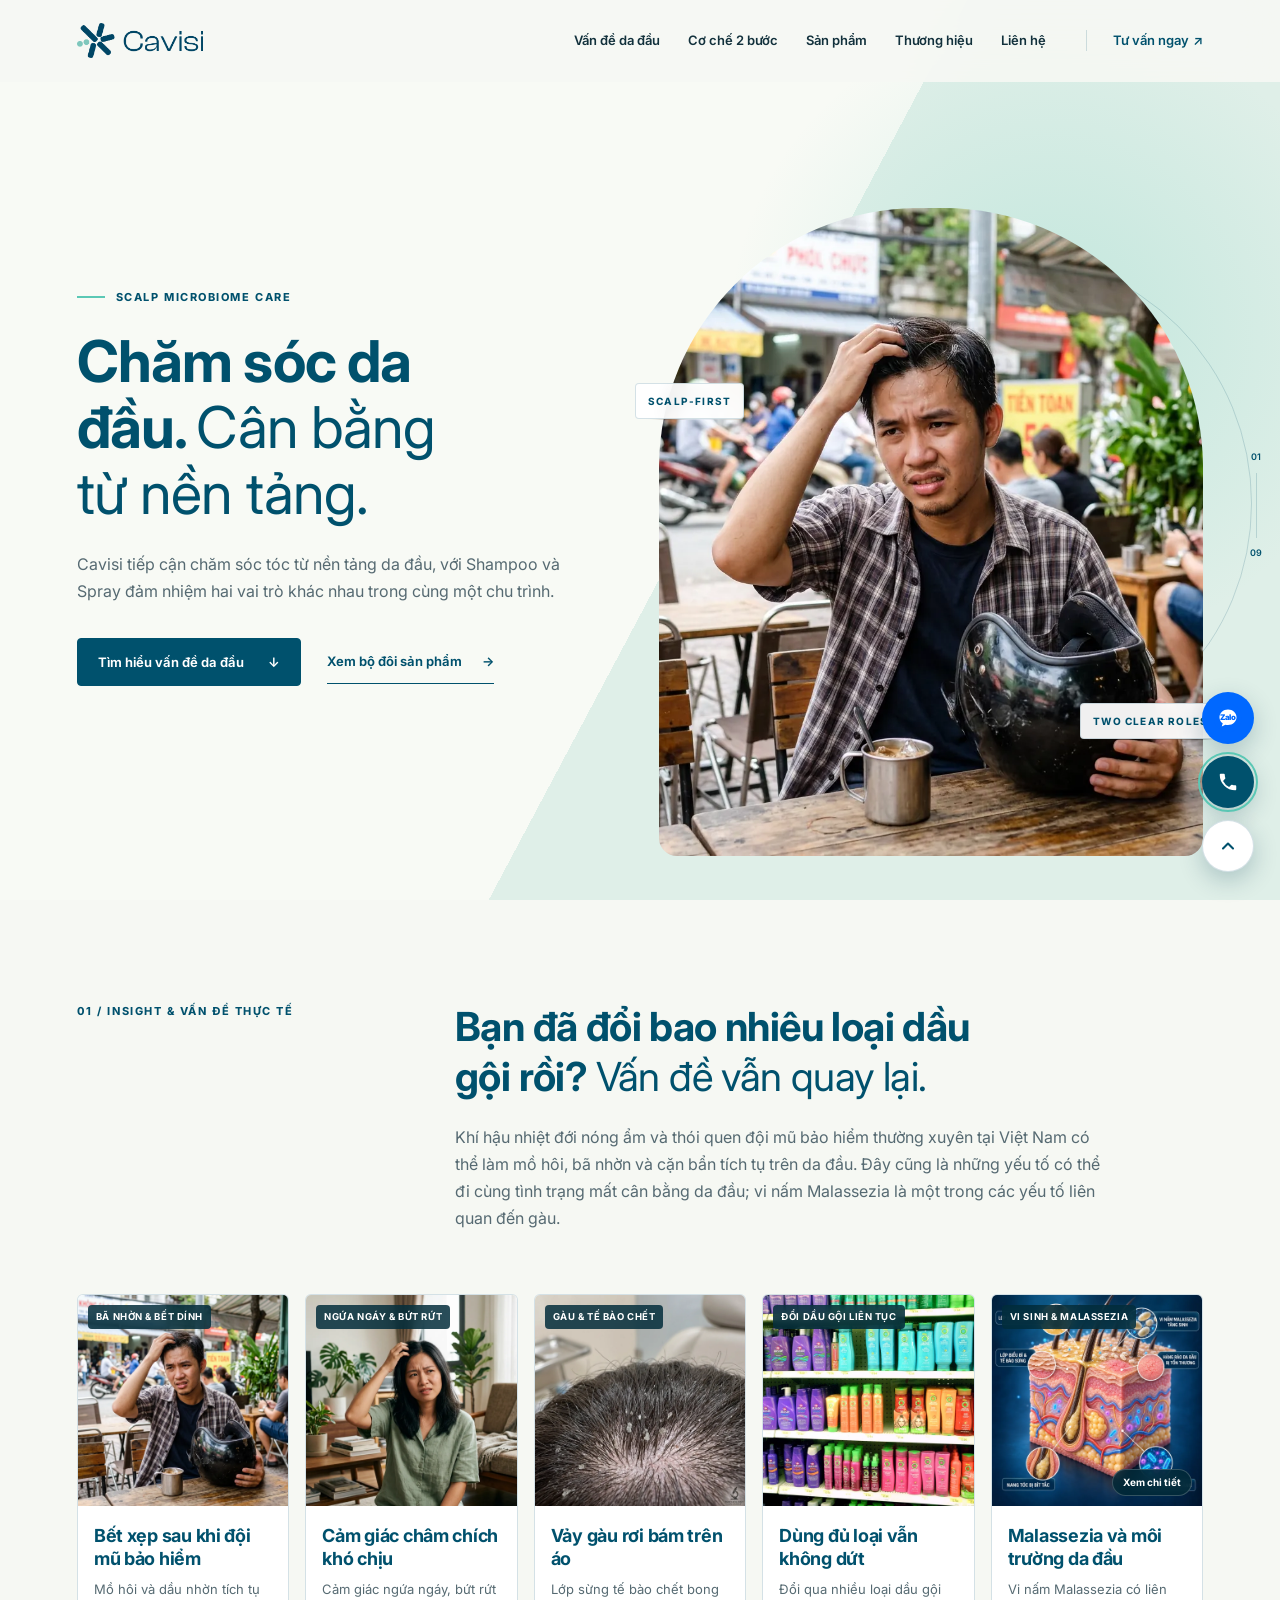
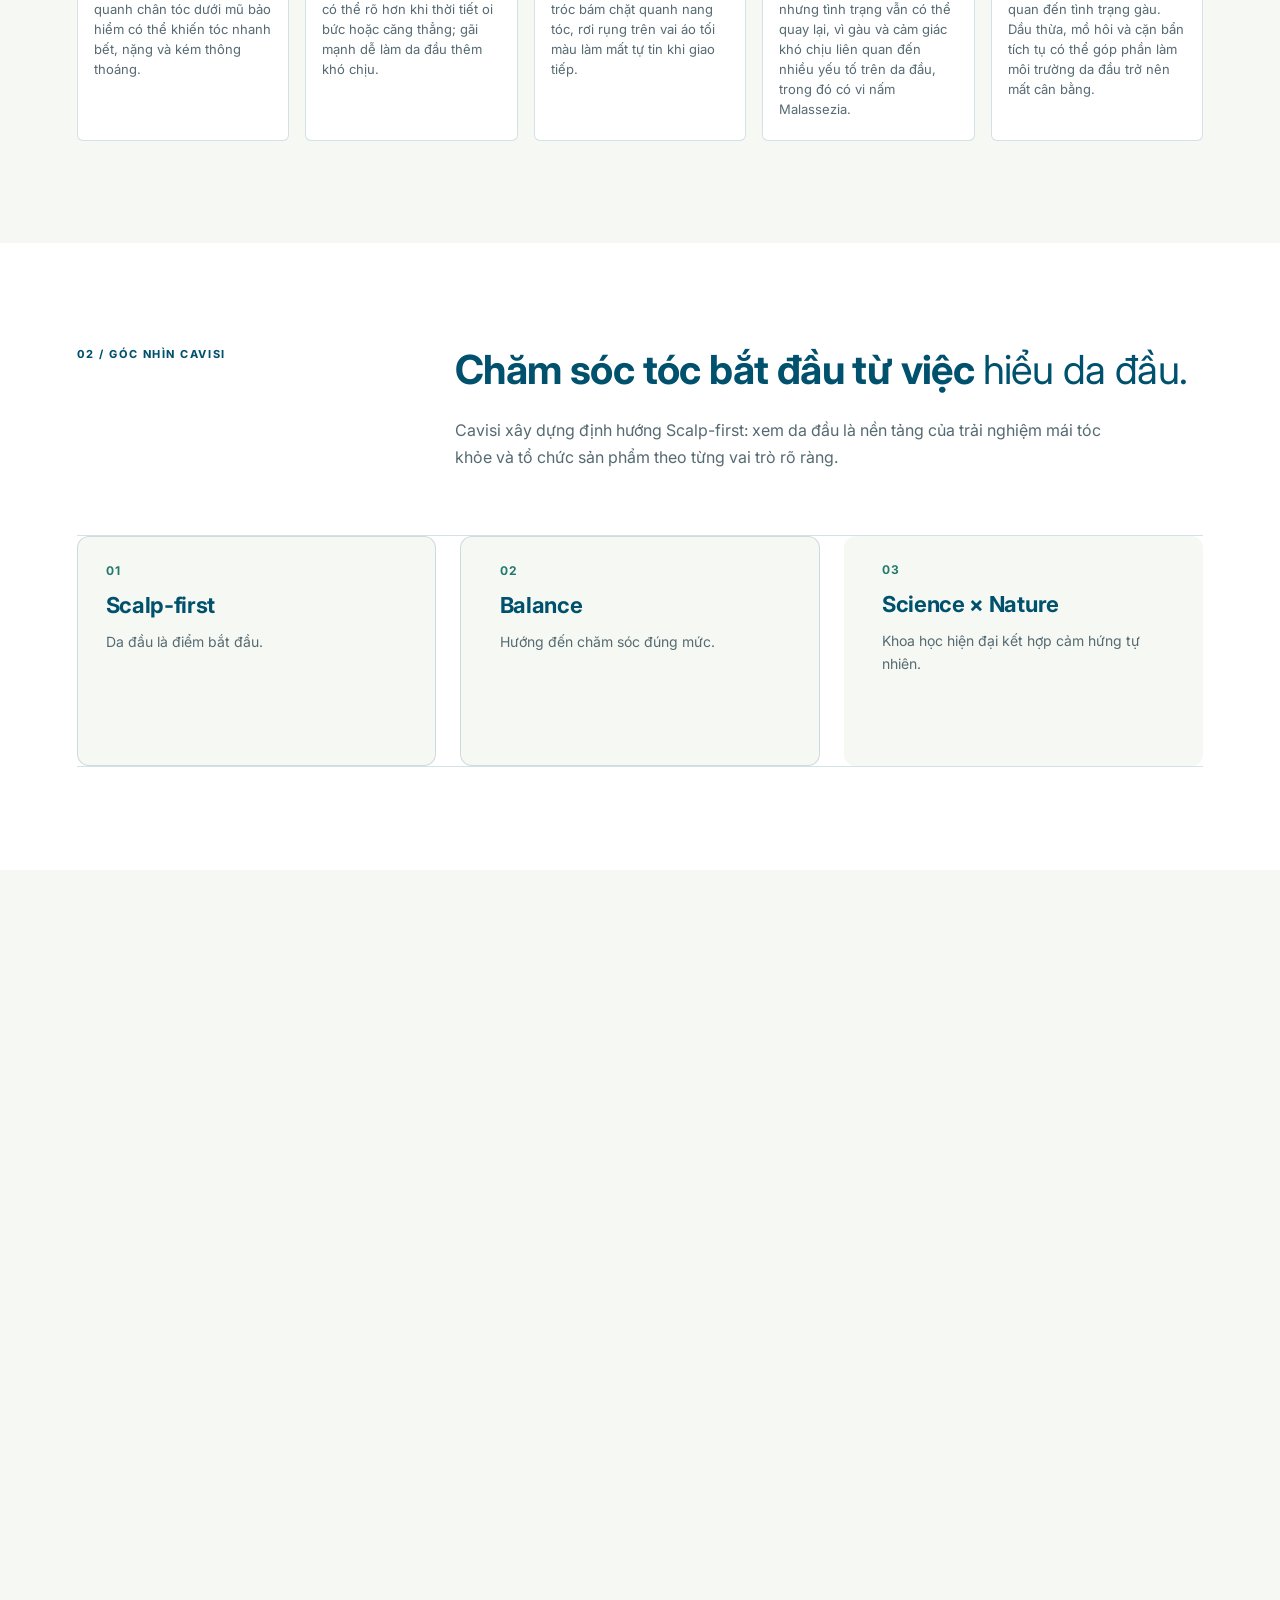
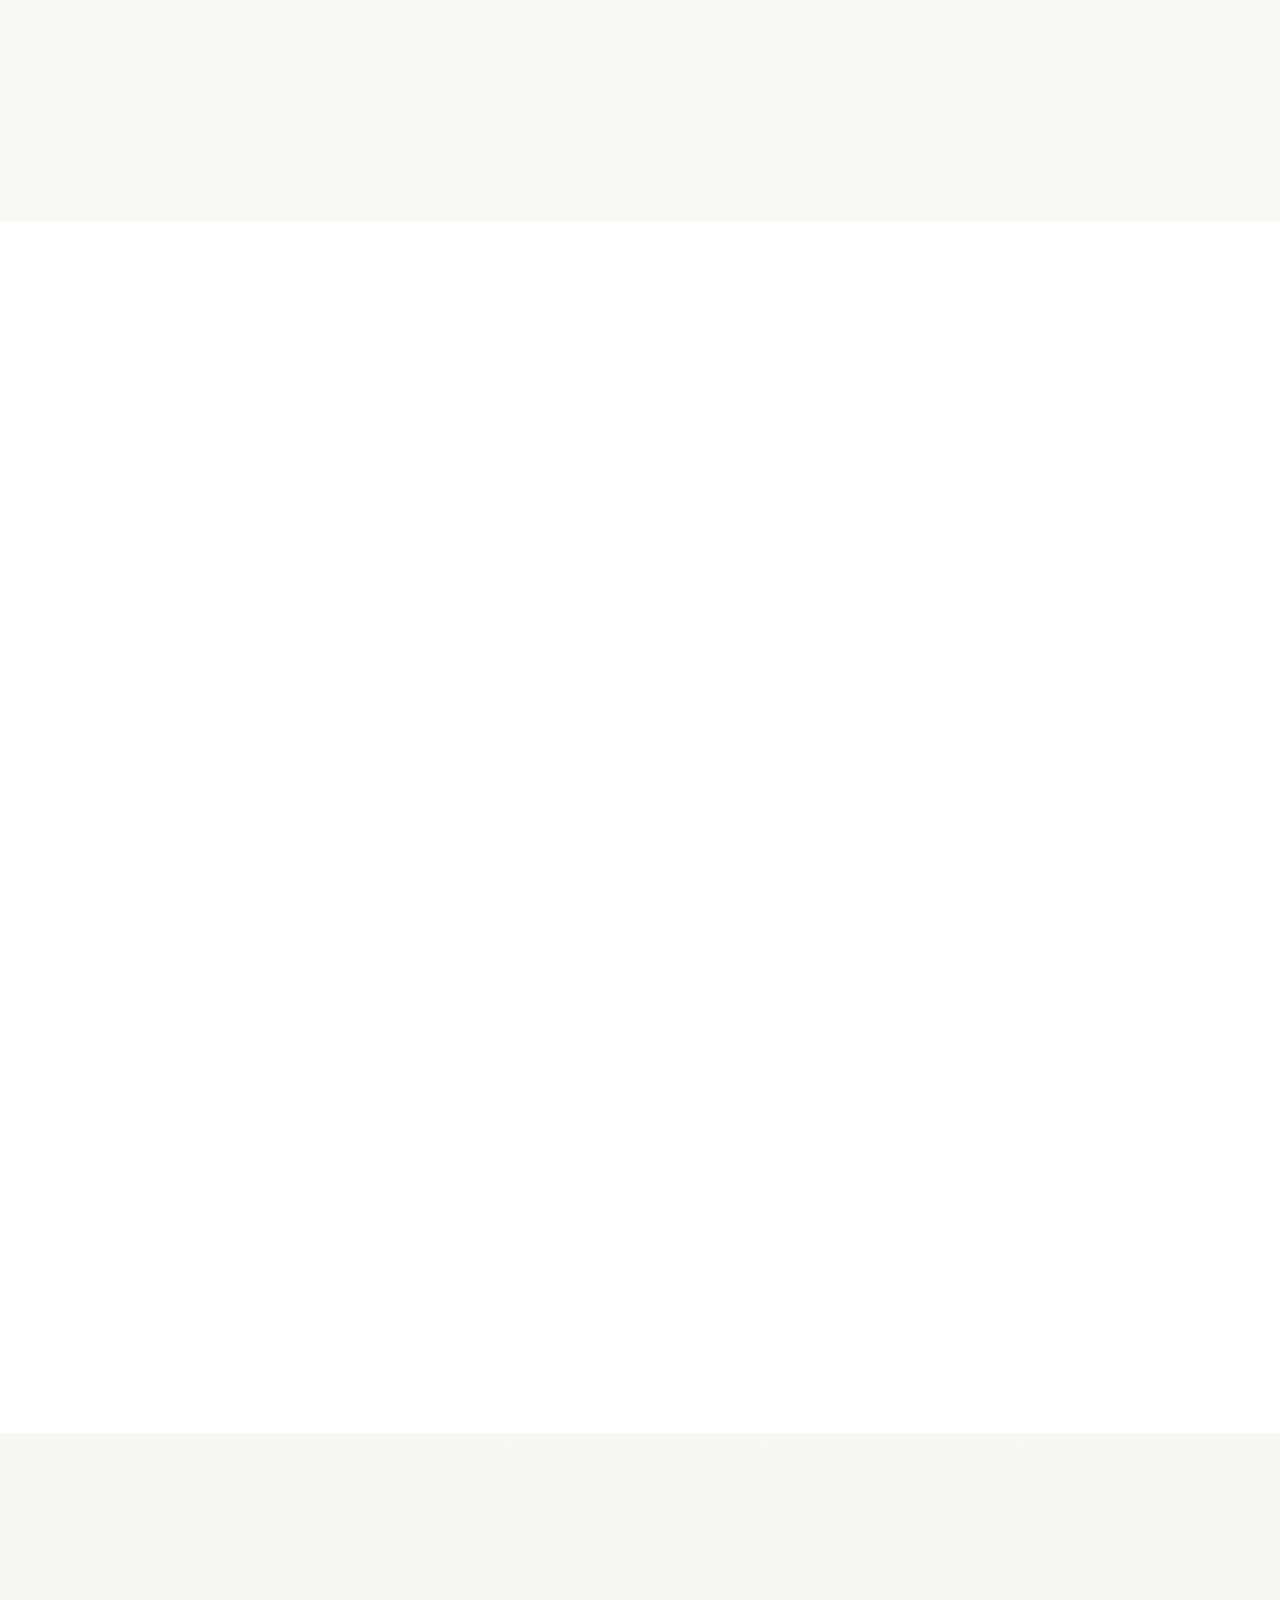
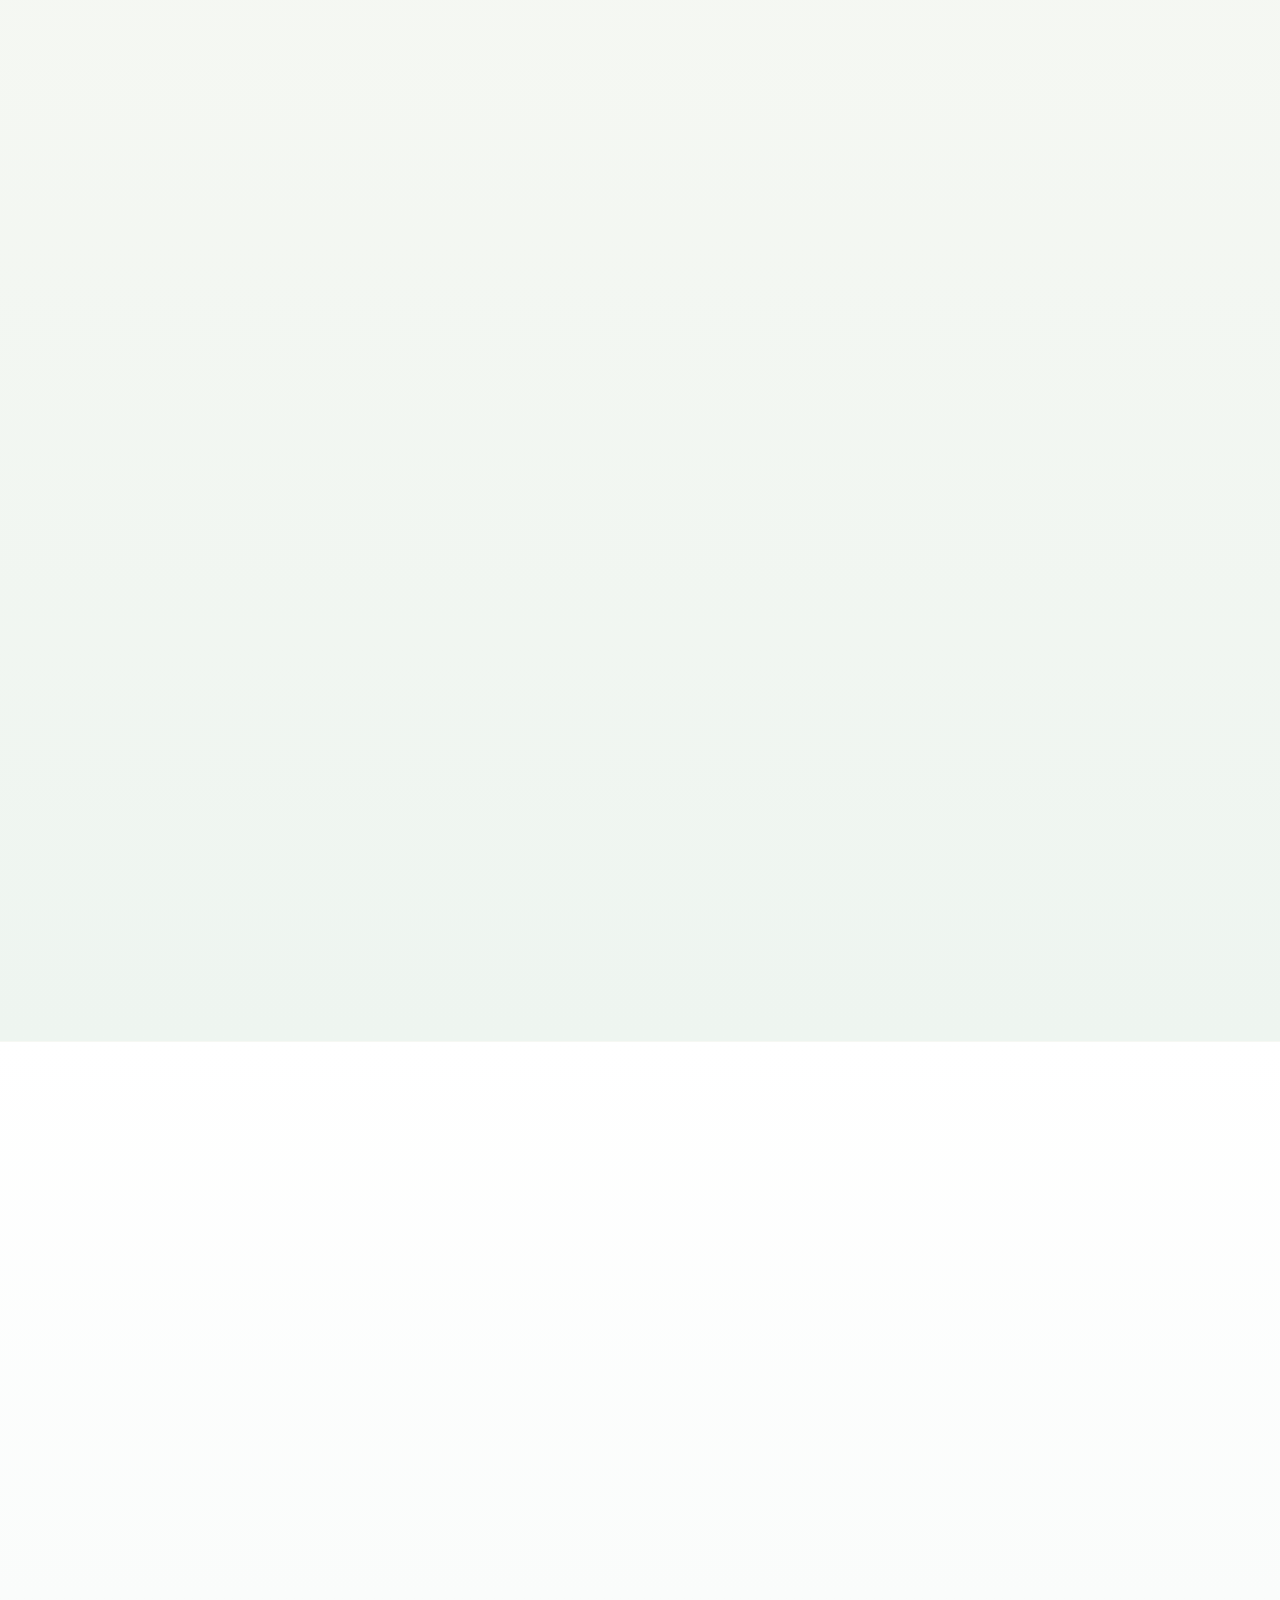
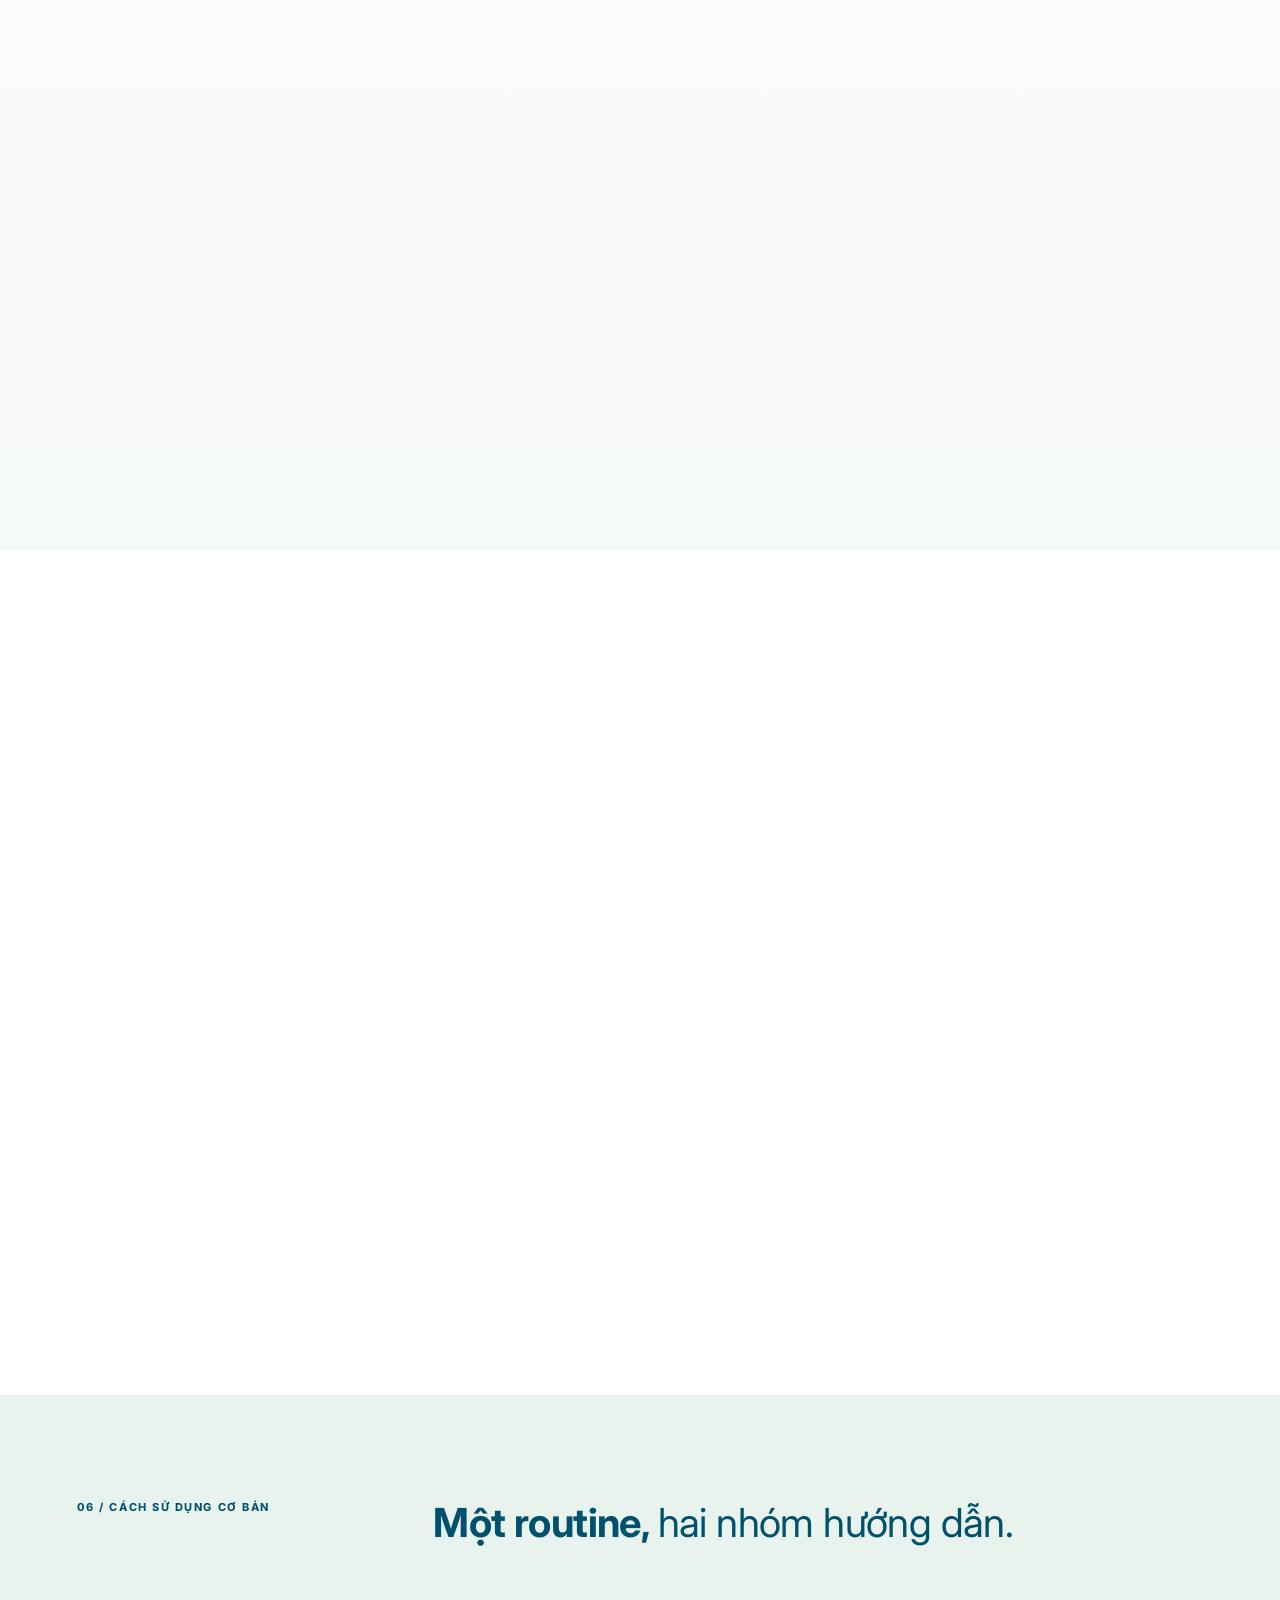
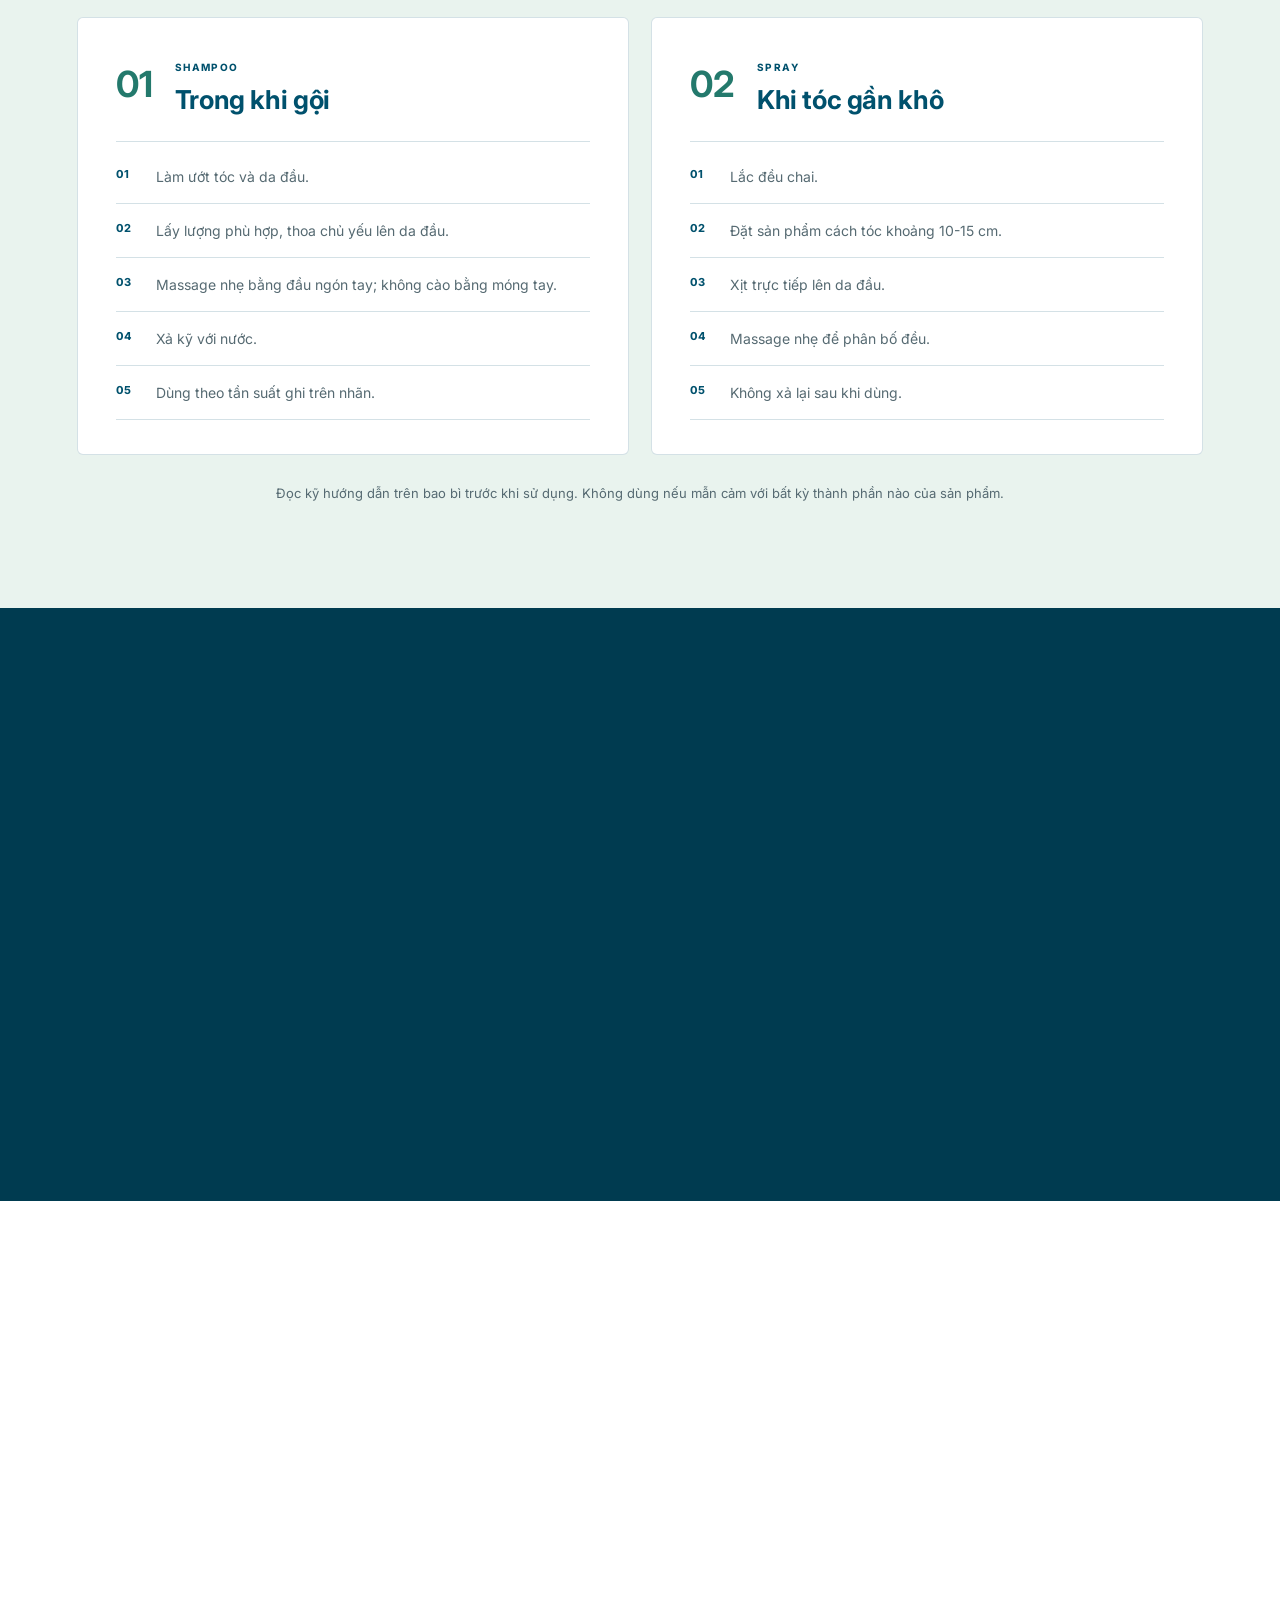
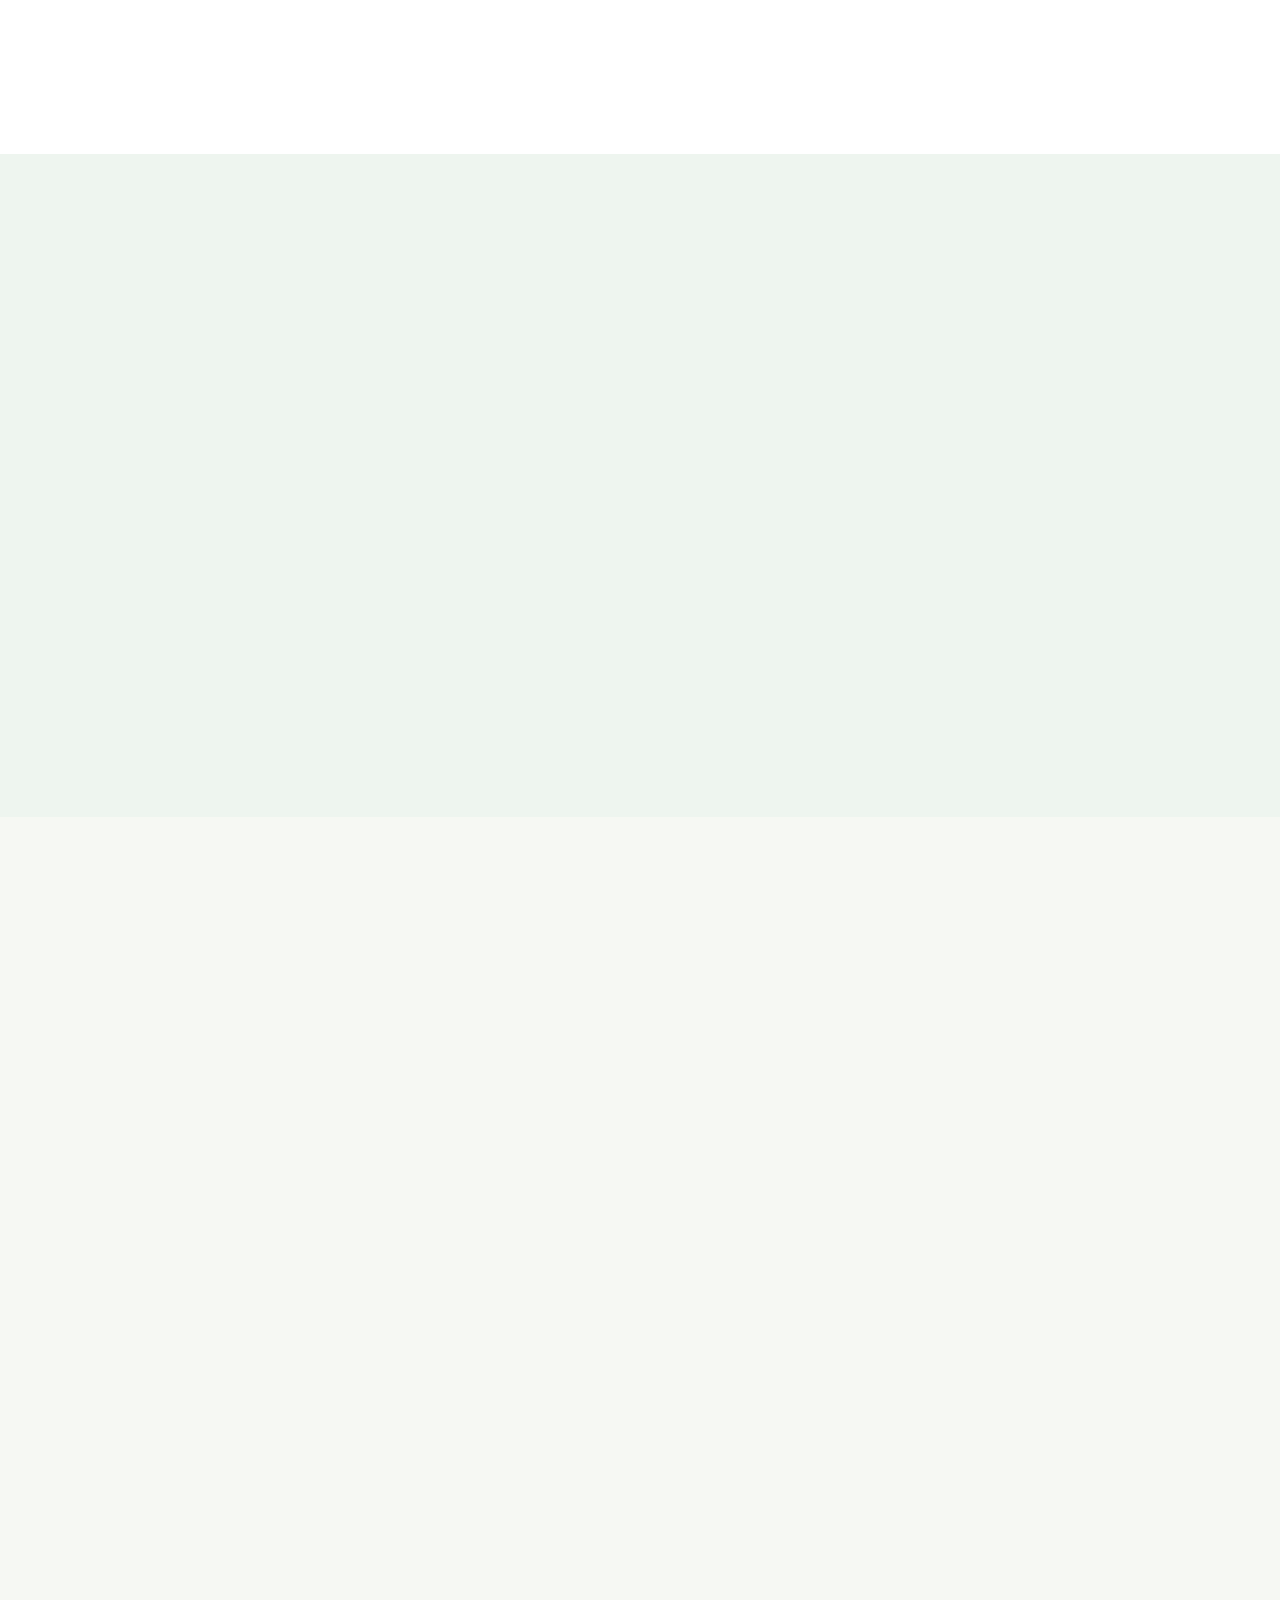
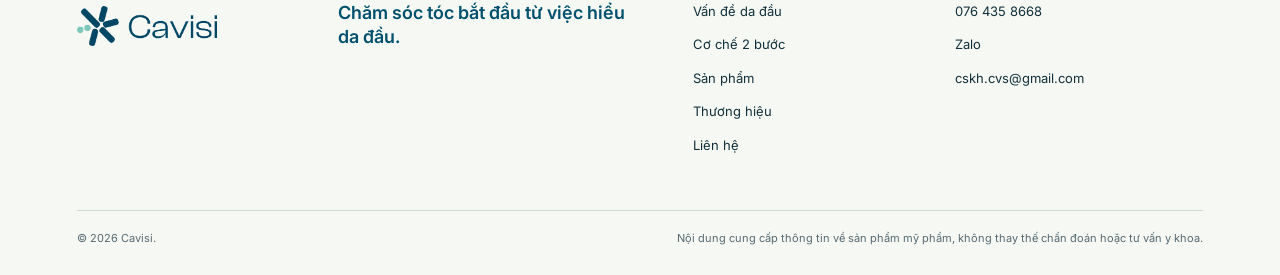
==== commit 8695e0bd: "feat: sync approved Cavisi product information" ====
--- a/_web/index.html
+++ b/_web/index.html
@@ -4,7 +4,7 @@
   <meta charset="utf-8">
   <meta name="viewport" content="width=device-width, initial-scale=1">
   <title>Cavisi | Chăm sóc da đầu theo Scalp-First Care</title>
-  <meta name="description" content="Cavisi mang đến chu trình chăm sóc da đầu 2 bước: Shampoo làm sạch nền và Spray leave-on hỗ trợ cân bằng, củng cố hàng rào bảo vệ trong 24 giờ.">
+  <meta name="description" content="Cavisi tổ chức chu trình chăm sóc da đầu hai bước: Shampoo làm sạch nền và Spray chăm sóc tiếp nối, với vai trò và giới hạn thông tin rõ ràng.">
   <link rel="canonical" href="https://cavisi.vn/">
   <link rel="icon" type="image/svg+xml" href="assets/favicon.svg">
   <link rel="icon" type="image/png" sizes="32x32" href="assets/favicon-32x32.png">
@@ -15,20 +15,20 @@
   <meta property="og:type" content="website">
   <meta property="og:url" content="https://cavisi.vn/">
   <meta property="og:title" content="Cavisi | Chăm sóc tóc bắt đầu từ da đầu">
-  <meta property="og:description" content="Chu trình Scalp-First Care gồm Shampoo làm sạch nền (Rinse-off) và Spray chăm sóc da đầu trong 24 giờ (Leave-on).">
-  <meta property="og:image" content="https://cavisi.vn/assets/cavisi-duo-water.webp">
+  <meta property="og:description" content="Chu trình Scalp-first gồm Shampoo làm sạch nền và Spray chăm sóc tiếp nối, giúp người dùng hiểu rõ vai trò của từng bước.">
+  <meta property="og:image" content="https://cavisi.vn/assets/problems/insight-vn-helmet.webp">
   <meta property="og:locale" content="vi_VN">
   <meta property="og:site_name" content="Cavisi">
 
   <!-- Twitter / X -->
   <meta name="twitter:card" content="summary_large_image">
   <meta name="twitter:title" content="Cavisi | Scalp-First Care">
-  <meta name="twitter:description" content="Chu trình hai bước gồm Shampoo làm sạch nền và Spray leave-on hỗ trợ chăm sóc da đầu.">
-  <meta name="twitter:image" content="https://cavisi.vn/assets/cavisi-duo-water.webp">
+  <meta name="twitter:description" content="Chu trình hai bước gồm Shampoo làm sạch nền và Spray chăm sóc tiếp nối theo hướng dẫn sản phẩm.">
+  <meta name="twitter:image" content="https://cavisi.vn/assets/problems/insight-vn-helmet.webp">
 
   <!-- Preload Critical Resources -->
   <link rel="preload" href="assets/Inter-Variable.woff2" as="font" type="font/woff2" crossorigin>
-  <link rel="preload" href="assets/hero-model.webp" as="image" fetchpriority="high">
+  <link rel="preload" href="assets/problems/insight-vn-helmet.webp" as="image" fetchpriority="high">
   <link rel="stylesheet" href="styles.css">
 
   <!-- Structured Data (JSON-LD) -->
@@ -56,7 +56,7 @@
         "@type": "WebSite",
         "@id": "https://cavisi.vn/#website",
         "url": "https://cavisi.vn/",
-        "name": "Cavisi Scalp Microbiome Care",
+        "name": "Cavisi",
         "publisher": {"@id": "https://cavisi.vn/#organization"}
       },
       {
@@ -64,7 +64,7 @@
         "@id": "https://cavisi.vn/#webpage",
         "url": "https://cavisi.vn/",
         "name": "Cavisi | Chăm sóc da đầu theo Scalp-First Care",
-        "description": "Cavisi mang đến chu trình chăm sóc da đầu hai bước gồm Shampoo làm sạch nền và Spray leave-on hỗ trợ chăm sóc da đầu.",
+        "description": "Cavisi tổ chức chu trình chăm sóc da đầu hai bước gồm Shampoo làm sạch nền và Spray chăm sóc tiếp nối.",
         "isPartOf": {"@id": "https://cavisi.vn/#website"},
         "about": {"@id": "https://cavisi.vn/#organization"},
         "inLanguage": "vi-VN"
@@ -80,7 +80,7 @@
             "name": "Giá niêm yết của các sản phẩm Cavisi là bao nhiêu?",
             "acceptedAnswer": {
               "@type": "Answer",
-              "text": "Dầu gội Cavisi Shampoo 250ml có giá niêm yết 249.000đ. Xịt dưỡng Cavisi Spray 30ml có giá niêm yết 149.000đ."
+              "text": "Cavisi Shampoo 250ml có giá niêm yết 249.000đ, Cavisi Spray 30ml có giá niêm yết 149.000đ và Combo Bộ Đôi Cavisi có giá niêm yết 359.000đ."
             }
           },
           {
@@ -104,7 +104,7 @@
             "name": "Cavisi Spray được dùng vào thời điểm nào?",
             "acceptedAnswer": {
               "@type": "Answer",
-              "text": "Dùng sau khi tóc gần khô. Lắc đều, đặt chai cách tóc khoảng 10-15 cm, xịt trực tiếp lên da đầu và massage nhẹ để phân bố đều. Đây là sản phẩm leave-on, không xả lại."
+              "text": "Lắc đều Cavisi Spray, dùng khi tóc gần khô, đặt chai cách tóc khoảng 10-15 cm rồi xịt trực tiếp và phân bổ đều trên da đầu. Massage nhẹ và không xả lại sau khi dùng."
             }
           },
           {
@@ -120,7 +120,7 @@
             "name": "Hai số tiếp nhận công bố của sản phẩm là gì?",
             "acceptedAnswer": {
               "@type": "Answer",
-              "text": "Shampoo: 28338/26/CBMP-HN. Spray: 28222/26/CBMP-HN. Hai mã do Cavisi cung cấp; bản phiếu gốc chưa được đối chiếu trong bộ tài liệu website hiện tại."
+              "text": "Cavisi Shampoo có số tiếp nhận 28338/26/CBMP-HN và Cavisi Spray có số tiếp nhận 28222/26/CBMP-HN. Hai số đã được đối chiếu với phiếu công bố trong bộ nguồn nội bộ."
             }
           },
           {
@@ -160,7 +160,7 @@
         <p class="hero-lead">Cavisi tiếp cận chăm sóc tóc từ nền tảng da đầu, với Shampoo và Spray đảm nhiệm hai vai trò khác nhau trong cùng một chu trình.</p>
         <div class="hero-actions"><a class="button" href="#van-de-da-dau">Tìm hiểu vấn đề da đầu <span aria-hidden="true">↓</span></a><a class="text-link" href="#san-pham">Xem bộ đôi sản phẩm <span aria-hidden="true">→</span></a></div>
       </div>
-      <div class="hero-media reveal delay-1"><div class="hero-orbit" aria-hidden="true"></div><img src="assets/hero-model.webp" alt="Người mẫu giới thiệu Cavisi Shampoo và Cavisi Spray" width="1254" height="1254"><span class="hero-note note-one">SCALP-FIRST</span><span class="hero-note note-two">TWO CLEAR ROLES</span></div>
+      <div class="hero-media reveal delay-1"><div class="hero-orbit" aria-hidden="true"></div><img src="assets/problems/insight-vn-helmet.webp" alt="Người dùng quan tâm đến cảm giác khó chịu trên da đầu trong nhịp sống đô thị" width="1024" height="1024"><span class="hero-note note-one">SCALP-FIRST</span><span class="hero-note note-two">TWO CLEAR ROLES</span></div>
       <div class="hero-index" aria-hidden="true"><span>01</span><i></i><span>09</span></div>
     </section>
 
@@ -222,7 +222,7 @@
           <div class="problem-media" data-zoom-src="assets/problems/problem-fungus-microbiome.webp" data-zoom-caption="Mô phỏng 3D vi nấm Malassezia và trạng thái hàng rào da đầu" style="cursor:pointer;">
             <img src="assets/problems/problem-fungus-microbiome.webp" alt="Mô phỏng 3D vi nấm Malassezia và hàng rào da đầu" loading="lazy" width="1024" height="1024">
             <span class="problem-tag">Vi sinh & Malassezia</span>
-            <span class="zoom-hint" style="position:absolute;bottom:10px;right:10px;background:rgba(0,40,55,.85);backdrop-filter:blur(6px);color:#fff;font-size:10px;font-weight:700;padding:4px 10px;border-radius:14px;border:1px solid rgba(255,255,255,.2);pointer-events:none;">🔍 Phóng to</span>
+            <span class="zoom-hint" style="position:absolute;bottom:10px;right:10px;background:rgba(0,40,55,.85);backdrop-filter:blur(6px);color:#fff;font-size:10px;font-weight:700;padding:4px 10px;border-radius:14px;border:1px solid rgba(255,255,255,.2);pointer-events:none;">Xem chi tiết</span>
           </div>
           <div class="problem-body">
             <h3>Malassezia và môi trường da đầu</h3>
@@ -239,92 +239,25 @@
 
     <section class="scalp-compare section-pad" id="minh-hoa-da-dau">
       <div class="section-intro">
-        <p class="section-kicker reveal">Minh họa / Tình trạng da đầu</p>
+        <p class="section-kicker reveal">02B / Nhận diện nhu cầu</p>
         <div>
-          <h2 class="reveal">Nhận diện tình trạng tích tụ và <em>cách chăm sóc phù hợp.</em></h2>
-          <p class="section-lead reveal">Các hình ảnh dưới đây minh họa những trạng thái da đầu thường gặp và vai trò của chu trình làm sạch, chăm sóc tiếp nối. Đây không phải ảnh kết quả thử nghiệm sản phẩm.</p>
+          <h2 class="reveal">Bắt đầu bằng câu hỏi thật, <em>không bằng lời hứa nhanh.</em></h2>
+          <p class="section-lead reveal">Da đầu dầu, vảy gàu hoặc cảm giác khó chịu có thể xuất hiện trong nhiều bối cảnh. Website cung cấp thông tin chăm sóc mỹ phẩm, không chẩn đoán hoặc thay thế tư vấn y tế.</p>
         </div>
       </div>
-
-      <div class="compare-grid">
-        <article class="compare-card compare-before reveal">
-          <div class="compare-badge badge-before">Minh họa · Môi trường tích tụ</div>
-          <div class="compare-visual">
-            <img src="assets/before-after/scalp-dermatoscope-before.webp" alt="Hình minh họa phóng đại trạng thái tích tụ bã nhờn và vảy trên da đầu" loading="lazy" width="1200" height="896">
-            <div class="compare-lens-label">Hình minh họa phóng đại</div>
-          </div>
-          <div class="compare-content">
-            <h3>Tắc nghẽn & bết dính</h3>
-            <p>Bã nhờn dư thừa và vảy gàu tích tụ quanh chân tóc có thể khiến da đầu bí, bết và khó chịu.</p>
-          </div>
-        </article>
-
-        <article class="compare-card compare-after reveal delay-1">
-          <div class="compare-badge badge-after">Minh họa · Môi trường được chăm sóc</div>
-          <div class="compare-visual">
-            <img src="assets/before-after/scalp-dermatoscope-after.webp" alt="Hình minh họa phóng đại trạng thái da đầu sau bước làm sạch" loading="lazy" width="1200" height="896">
-            <div class="compare-lens-label">Hình minh họa phóng đại</div>
-          </div>
-          <div class="compare-content">
-            <h3>Sạch thoáng & thông thoáng chân tóc</h3>
-            <p>Nền da đầu được làm sạch dầu thừa và vảy gàu, nang tóc thông thoáng, tạo điều kiện thuận lợi để da đầu duy trì cân bằng.</p>
-          </div>
-        </article>
-      </div>
-
-      <!-- 2. Bộ hình minh họa ba trạng thái da đầu điển hình -->
       <div class="scalp-collection-grid reveal">
-        <!-- Vấn đề 1: Gàu & Vảy sừng -->
         <article class="scalp-collection-card">
-          <div class="scalp-collection-media">
-            <span class="collection-case-tag">Gàu &amp; Vảy sừng</span>
-            <img src="assets/before-after/before-after-1.webp" alt="Hình minh họa tình trạng vảy gàu và tế bào chết bám quanh chân tóc" width="500" height="500" loading="lazy" decoding="async">
-            <div class="split-labels">
-              <span class="label-before">Tích tụ</span>
-              <span class="label-after">Làm sạch</span>
-            </div>
-          </div>
-          <div class="scalp-collection-body">
-            <h3>Hỗ trợ làm sạch vảy gàu</h3>
-            <p>Salicylic Acid (BHA) hỗ trợ làm sạch tế bào chết và vảy tích tụ; Climbazole hỗ trợ kiểm soát vi nấm Malassezia có liên quan đến gàu.</p>
-          </div>
-        </article>
-
-        <!-- Vấn đề 2: Bết dầu & Tóc xẹp -->
+          <div class="scalp-collection-media"><span class="collection-case-tag">Đã thử nhiều lựa chọn</span><img src="assets/problems/insight-vn-shampoo-fatigue.webp" alt="Kệ sản phẩm minh họa sự bối rối khi phải chọn giữa nhiều giải pháp chăm sóc tóc" width="1024" height="1024" loading="lazy" decoding="async"></div>
+          <div class="scalp-collection-body"><h3>Khác dầu gội thông thường ở đâu?</h3><p>Cavisi giải thích từng vai trò trong routine để người dùng có cơ sở so sánh, thay vì dựa vào lời hứa hiệu quả nhanh.</p></div>
+        </article>
         <article class="scalp-collection-card">
-          <div class="scalp-collection-media">
-            <span class="collection-case-tag">Bết dầu &amp; Tóc xẹp</span>
-            <img src="assets/before-after/before-after-2.webp" alt="Hình minh họa tình trạng bết dầu và chân tóc sau khi được làm sạch" width="500" height="500" loading="lazy" decoding="async">
-            <div class="split-labels">
-              <span class="label-before">Bết dầu</span>
-              <span class="label-after">Thông thoáng</span>
-            </div>
-          </div>
-          <div class="scalp-collection-body">
-            <h3>Hỗ trợ điều tiết bã nhờn</h3>
-            <p>Zinc PCA hỗ trợ điều tiết bã nhờn, phù hợp với da đầu dễ tiết dầu và giúp duy trì cảm giác tóc nhẹ, thông thoáng.</p>
-          </div>
-        </article>
-
-        <!-- Vấn đề 3: Mẩn đỏ & Kích ứng ngứa -->
+          <div class="scalp-collection-media"><span class="collection-case-tag">Cảm giác khó chịu</span><img src="assets/problems/insight-vn-itch.webp" alt="Người dùng đang chú ý đến cảm giác khó chịu trên da đầu" width="1024" height="1024" loading="lazy" decoding="async"></div>
+          <div class="scalp-collection-body"><h3>Khi nào cần hỏi chuyên gia?</h3><p>Nếu tình trạng kéo dài, trở nặng hoặc có dấu hiệu bất thường, nên trao đổi với chuyên gia y tế thay vì tự xem mỹ phẩm như phương pháp điều trị.</p></div>
+        </article>
         <article class="scalp-collection-card">
-          <div class="scalp-collection-media">
-            <span class="collection-case-tag">Mẩn đỏ &amp; Ngứa ngáy</span>
-            <img src="assets/before-after/before-after-3.webp" alt="Hình minh họa da đầu nhạy cảm cần được chăm sóc dịu nhẹ" width="500" height="500" loading="lazy" decoding="async">
-            <div class="split-labels">
-              <span class="label-before">Khó chịu</span>
-              <span class="label-after">Chăm sóc</span>
-            </div>
-          </div>
-          <div class="scalp-collection-body">
-            <h3>Chăm sóc da đầu nhạy cảm</h3>
-            <p>Công thức có thành phần lên men vỏ liễu và Dipotassium Glycyrrhizate, được định hướng hỗ trợ chăm sóc và duy trì hàng rào bảo vệ da đầu.</p>
-          </div>
-        </article>
-      </div>
-
-      <div class="compare-disclaimer reveal">
-        <p><strong>Lưu ý minh bạch:</strong> Đây là hình ảnh minh họa cho các trạng thái da đầu và triết lý Scalp-First Care, không phải ảnh trước/sau hoặc bằng chứng về hiệu quả của sản phẩm Cavisi. Trải nghiệm thực tế có thể khác nhau ở mỗi người.</p>
+          <div class="scalp-collection-media"><span class="collection-case-tag">Nhịp sống nóng ẩm</span><img src="assets/problems/insight-vn-helmet.webp" alt="Người dùng đội mũ bảo hiểm trong môi trường đô thị nóng ẩm" width="1024" height="1024" loading="lazy" decoding="async"></div>
+          <div class="scalp-collection-body"><h3>Một routine có dễ duy trì không?</h3><p>Hai bước được tổ chức ngắn gọn: Shampoo làm sạch nền; Spray dùng khi tóc gần khô, chăm sóc lưu lại và không cần xả.</p></div>
+        </article>
       </div>
     </section>
 
@@ -333,42 +266,40 @@
         <p class="section-kicker reveal">03 / Khoa học & Cơ chế hoạt động</p>
         <div>
           <h2 class="reveal">Chăm sóc da đầu không dừng lại <em>khi bạn tắt vòi nước.</em></h2>
-          <p class="section-lead reveal">Dầu gội là sản phẩm được xả sạch sau khi sử dụng. Cavisi tổ chức chu trình hai bước: Shampoo làm sạch nền da đầu (Rinse-off), sau đó Spray lưu lại để hỗ trợ chăm sóc và củng cố hàng rào bảo vệ trong 24 giờ (Leave-on).</p>
+          <p class="section-lead reveal">Cavisi tổ chức chu trình hai bước có vai trò riêng: Shampoo làm sạch nền da đầu, sau đó Spray lưu lại để chăm sóc tiếp nối và không cần xả lại.</p>
         </div>
       </div>
 
       <div class="mechanism-stage reveal">
-        <div class="mechanism-visual" data-zoom-src="assets/mechanism/mechanism-two-step.webp" data-zoom-caption="Sơ đồ minh họa chu trình 2 bước: Bước 1 Làm sạch nền (Xả trôi) và Bước 2 Chăm sóc da đầu (Lưu lại 24h)">
-          <img src="assets/mechanism/mechanism-two-step.webp" alt="Sơ đồ minh họa chu trình 2 bước: Bước 1 Làm sạch nền và Bước 2 Chăm sóc lưu lại trong 24 giờ" width="2048" height="1024" loading="lazy">
-          <span class="zoom-hint">🔍 Phóng to chi tiết 3D</span>
+        <div class="two-step-map" aria-label="Chu trình chăm sóc da đầu hai bước">
+          <div><span>01</span><strong>Làm sạch nền</strong><small>Shampoo · xả sạch theo hướng dẫn</small></div>
+          <i aria-hidden="true">→</i>
+          <div><span>02</span><strong>Chăm sóc lưu lại</strong><small>Spray · không cần xả lại</small></div>
         </div>
         <div class="mechanism-columns">
           <div class="mechanism-step step-one">
-            <div class="mechanism-step-visual" data-zoom-src="assets/mechanism/mechanism-step-1.webp" data-zoom-caption="Sơ đồ 3D Bước 1: Làm sạch nền (Xả trôi) - Cavisi Shampoo">
-              <img src="assets/mechanism/mechanism-step-1.webp" alt="Sơ đồ 3D Bước 1: Làm sạch nền (Xả trôi)" width="1024" height="1024" loading="lazy">
-              <span class="zoom-hint">🔍 Chạm phóng to HD</span>
-            </div>
+            <div class="step-visual-neutral" aria-hidden="true"><span>01</span><i></i></div>
             <div class="step-num">BƯỚC 01 · LÀM SẠCH NỀN (XẢ TRÔI)</div>
             <h3>Cavisi Shampoo</h3>
             <p class="step-role">Rinse-off Cleanser · Chuẩn bị nền da đầu sạch thoáng</p>
 
             <div class="mechanism-micro-points">
               <div class="micro-point">
-                <span class="micro-icon">🫧</span>
+                <span class="micro-icon">01</span>
                 <div class="micro-info">
                   <strong>Bọt làm sạch siêu mịn</strong>
                   <span>Len lỏi sâu vào chân tóc, hòa tan lớp bã nhờn bết dính và bụi bẩn tích tụ.</span>
                 </div>
               </div>
               <div class="micro-point">
-                <span class="micro-icon">🌊</span>
+                <span class="micro-icon">02</span>
                 <div class="micro-info">
                   <strong>Salicylic Acid (BHA) & Xả trôi</strong>
                   <span>Hỗ trợ làm sạch tế bào chết, dầu thừa và vảy tích tụ trên bề mặt da đầu khi xả nước.</span>
                 </div>
               </div>
               <div class="micro-point">
-                <span class="micro-icon">✨</span>
+                <span class="micro-icon">03</span>
                 <div class="micro-info">
                   <strong>Hỗ trợ kiểm soát yếu tố vi sinh</strong>
                   <span>Climbazole và Hexamidine hỗ trợ kiểm soát các yếu tố vi sinh trên da đầu, trong đó có Malassezia liên quan đến gàu.</span>
@@ -378,34 +309,31 @@
           </div>
 
           <div class="mechanism-step step-two">
-            <div class="mechanism-step-visual" data-zoom-src="assets/mechanism/mechanism-step-2.webp" data-zoom-caption="Sơ đồ 3D Bước 2: Hỗ trợ cân bằng vi sinh (Lưu lại 24h) - Cavisi Spray">
-              <img src="assets/mechanism/mechanism-step-2.webp" alt="Sơ đồ 3D Bước 2: Hỗ trợ cân bằng vi sinh (Lưu lại 24h)" width="1024" height="1024" loading="lazy">
-              <span class="zoom-hint">🔍 Chạm phóng to HD</span>
-            </div>
-            <div class="step-num">BƯỚC 02 · CÂN BẰNG VI SINH (LƯU LẠI)</div>
+            <div class="step-visual-neutral" aria-hidden="true"><span>02</span><i></i></div>
+            <div class="step-num">BƯỚC 02 · CHĂM SÓC TIẾP NỐI</div>
             <h3>Cavisi Spray</h3>
-            <p class="step-role">Leave-on Tonic · Hỗ trợ củng cố hàng rào bảo vệ trong 24 giờ</p>
+            <p class="step-role">Xịt dưỡng da đầu leave-on · Không cần xả lại</p>
 
             <div class="mechanism-micro-points">
               <div class="micro-point">
-                <span class="micro-icon">💧</span>
+                <span class="micro-icon">01</span>
                 <div class="micro-info">
                   <strong>Postbiotic men vỏ liễu</strong>
-                  <span>Thành phần lên men vỏ liễu hỗ trợ chăm sóc và duy trì trạng thái cân bằng của da đầu.</span>
+                   <span>Công thức có nguyên liệu Postbiotic men vỏ liễu nhập khẩu từ châu Âu và có giấy tờ hợp lệ; hồ sơ nguyên liệu không thay thế bằng chứng hiệu quả thành phẩm.</span>
                 </div>
               </div>
               <div class="micro-point">
-                <span class="micro-icon">🛡️</span>
+                <span class="micro-icon">02</span>
                 <div class="micro-info">
                   <strong>Kẽm Zinc PCA & Tinh dầu thảo mộc</strong>
                   <span>Zinc PCA hỗ trợ điều tiết bã nhờn, phù hợp với da đầu dễ tiết dầu và bết dính.</span>
                 </div>
               </div>
               <div class="micro-point">
-                <span class="micro-icon">🕒</span>
+                <span class="micro-icon">03</span>
                 <div class="micro-info">
-                  <strong>Công thức Leave-on lưu lại 24h</strong>
-                  <span>Không cần xả lại; sản phẩm được thiết kế để hỗ trợ củng cố hàng rào bảo vệ da đầu trong 24 giờ.</span>
+                  <strong>Chăm sóc lưu lại</strong>
+                  <span>Dùng khi tóc gần khô, xịt trực tiếp lên da đầu từ khoảng cách 10-15 cm, massage nhẹ và không xả lại.</span>
                 </div>
               </div>
             </div>
@@ -434,7 +362,7 @@
           <div class="product-copy">
             <p>POSTBIOTIC SCALP SPRAY</p>
             <div class="product-title-price"><h3>Cavisi Spray</h3><span class="product-price">149.000đ</span></div>
-            <p>Xịt dưỡng leave-on không cần xả lại, có thành phần lên men vỏ liễu và Zinc PCA, hỗ trợ điều tiết bã nhờn và củng cố hàng rào bảo vệ trong 24 giờ.</p>
+            <p>Xịt dưỡng da đầu có thành phần lên men vỏ liễu và Zinc PCA, đảm nhiệm bước chăm sóc tiếp nối trong chu trình Cavisi.</p>
             <a href="san-pham/spray/">Xem chi tiết Spray <span aria-hidden="true">→</span></a>
           </div>
         </article>
@@ -444,8 +372,8 @@
           <div class="product-image"><span class="ghost-word">RITUAL</span><img src="assets/combo-box-cutout.webp" alt="Combo bộ đôi Cavisi Shampoo 250ml và Cavisi Spray 30ml trọn gói" loading="lazy" decoding="async" width="1396" height="1205"></div>
           <div class="product-copy">
             <p>CHU TRÌNH CHĂM SÓC 2 BƯỚC</p>
-            <div class="product-title-price"><h3>Combo Bộ Đôi Cavisi</h3><div class="combo-price-group"><span class="old-price">398.000đ</span><span class="product-price combo-badge-price">359.000đ</span></div></div>
-            <p>Chu trình kết hợp Shampoo làm sạch nền (Rinse-off) và Spray chăm sóc lưu lại, hỗ trợ củng cố hàng rào bảo vệ trong 24 giờ (Leave-on).</p>
+            <div class="product-title-price"><h3>Combo Bộ Đôi Cavisi</h3><div class="combo-price-group"><span class="product-price combo-badge-price">359.000đ</span></div></div>
+            <p>Chu trình kết hợp Shampoo làm sạch nền và Spray chăm sóc tiếp nối, với vai trò của từng sản phẩm được trình bày riêng.</p>
             <a href="san-pham/">Khám phá trọn bộ Combo <span aria-hidden="true">→</span></a>
           </div>
         </article>
@@ -458,7 +386,7 @@
         <p class="section-kicker reveal">Chiến dịch phong cách sống</p>
         <div class="home-showcase-head">
           <div>
-            <h2 class="reveal">Cân bằng hệ vi sinh trong <em>từng khoảnh khắc sống.</em></h2>
+            <h2 class="reveal">Chăm sóc da đầu trong <em>từng nhịp sống.</em></h2>
             <p class="section-lead reveal">Bộ sưu tập hình ảnh chiến dịch minh họa chu trình Cavisi trong không gian phòng tắm, sau vận động và nhịp sống đô thị.</p>
           </div>
           <div class="showcase-nav-btns reveal delay-1">
@@ -476,15 +404,15 @@
         <div class="home-showcase-track" id="home-showcase-track" tabindex="0" aria-label="Danh sách hình ảnh chiến dịch đời sống Cavisi">
           <!-- Item 1 -->
           <article class="showcase-card">
-            <div class="showcase-media" data-zoom-src="assets/shampoo-campaign/shampoo-camp-1-shower.webp" data-zoom-caption="Bọt vi sinh thư giãn · Làm sạch êm dịu bã nhờn và vảy gàu trong làn nước ấm nắng sớm" data-zoom-gallery="showcase" role="button" tabindex="0" aria-label="In-Shower · Shampoo — Xem ảnh phóng to: Bọt vi sinh thư giãn">
+            <div class="showcase-media" data-zoom-src="assets/shampoo-campaign/shampoo-camp-1-shower.webp" data-zoom-caption="Minh họa thao tác tạo bọt và làm sạch tóc, da đầu trong phòng tắm" data-zoom-gallery="showcase" role="button" tabindex="0" aria-label="Xem ảnh minh họa thao tác dùng Cavisi Shampoo">
               <span class="showcase-tag">In-Shower · Shampoo</span>
-              <img src="assets/shampoo-campaign/shampoo-camp-1-shower.webp" alt="Người mẫu tạo bọt vi sinh dịu lành trong phòng tắm kính" width="500" height="660" loading="lazy" decoding="async">
-              <span class="showcase-zoom-hint" aria-hidden="true">
-                <svg viewBox="0 0 24 24" fill="none" stroke="currentColor" stroke-width="2" stroke-linecap="round" stroke-linejoin="round"><circle cx="11" cy="11" r="8"></circle><line x1="21" y1="21" x2="16.65" y2="16.65"></line><line x1="11" y1="8" x2="11" y2="14"></line><line x1="8" y1="11" x2="14" y2="11"></line></svg>
-              </span>
-            </div>
-            <div class="showcase-content">
-              <h3>Bọt vi sinh thư giãn</h3>
+              <img src="assets/shampoo-campaign/shampoo-camp-1-shower.webp" alt="Người mẫu tạo bọt khi dùng dầu gội trong phòng tắm" width="500" height="660" loading="lazy" decoding="async">
+              <span class="showcase-zoom-hint" aria-hidden="true">
+                <svg viewBox="0 0 24 24" fill="none" stroke="currentColor" stroke-width="2" stroke-linecap="round" stroke-linejoin="round"><circle cx="11" cy="11" r="8"></circle><line x1="21" y1="21" x2="16.65" y2="16.65"></line><line x1="11" y1="8" x2="11" y2="14"></line><line x1="8" y1="11" x2="14" y2="11"></line></svg>
+              </span>
+            </div>
+            <div class="showcase-content">
+              <h3>Thao tác làm sạch trong phòng tắm</h3>
               <p>Làm sạch êm dịu bã nhờn và vảy gàu trong làn nước ấm nắng sớm.</p>
               <a class="showcase-link" href="san-pham/shampoo/">Xem Cavisi Shampoo <span aria-hidden="true">→</span></a>
             </div>
@@ -508,7 +436,7 @@
 
           <!-- Item 3 -->
           <article class="showcase-card">
-            <div class="showcase-media" data-zoom-src="assets/cavisi-in-use-spray.webp" data-zoom-caption="Xịt dưỡng leave-on 24h · Vòi xịt nano giúp phân bổ dung dịch trực tiếp trên vùng da đầu cần chăm sóc" data-zoom-gallery="showcase" role="button" tabindex="0" aria-label="Leave-on · Spray — Xem ảnh phóng to: Xịt dưỡng leave-on 24h">
+            <div class="showcase-media" data-zoom-src="assets/cavisi-in-use-spray.webp" data-zoom-caption="Minh họa thao tác dùng Cavisi Spray trên vùng da đầu cần chăm sóc" data-zoom-gallery="showcase" role="button" tabindex="0" aria-label="Xem ảnh minh họa thao tác dùng Cavisi Spray">
               <span class="showcase-tag">Nano Mist · Spray</span>
               <img src="assets/cavisi-in-use-spray.webp" alt="Người mẫu thao tác xịt Cavisi Spray trực tiếp vào chân tóc" width="500" height="660" loading="lazy" decoding="async">
               <span class="showcase-zoom-hint" aria-hidden="true">
@@ -516,7 +444,7 @@
               </span>
             </div>
             <div class="showcase-content">
-              <h3>Xịt dưỡng leave-on 24h</h3>
+              <h3>Thao tác dùng Cavisi Spray</h3>
               <p>Vòi xịt nano giúp phân bổ dung dịch trực tiếp và đều trên vùng da đầu cần chăm sóc.</p>
               <a class="showcase-link" href="san-pham/spray/">Xem Cavisi Spray <span aria-hidden="true">→</span></a>
             </div>
@@ -588,7 +516,7 @@
 
           <!-- Item 8 -->
           <article class="showcase-card">
-            <div class="showcase-media" data-zoom-src="assets/cavisi-duo-water.webp" data-zoom-caption="Bộ đôi 2 bước · Kết hợp bước làm sạch nền và bước chăm sóc leave-on trong 24 giờ" data-zoom-gallery="showcase" role="button" tabindex="0" aria-label="Duo Ritual · Science — Xem ảnh phóng to: Bộ đôi 2 bước Cavisi">
+            <div class="showcase-media" data-zoom-src="assets/cavisi-duo-water.webp" data-zoom-caption="Bộ đôi hai bước với Shampoo làm sạch nền và Spray chăm sóc tiếp nối" data-zoom-gallery="showcase" role="button" tabindex="0" aria-label="Xem ảnh minh họa bộ đôi hai bước Cavisi">
               <span class="showcase-tag">Duo Ritual · Science</span>
               <img src="assets/cavisi-duo-water.webp" alt="Bộ đôi Cavisi Shampoo và Spray trên bệ đá cẩm thạch và làn nước thanh khiết" width="500" height="660" loading="lazy" decoding="async">
               <span class="showcase-zoom-hint" aria-hidden="true">
@@ -597,7 +525,7 @@
             </div>
             <div class="showcase-content">
               <h3>Bộ đôi chăm sóc 2 bước</h3>
-              <p>Kết hợp bước làm sạch nền với bước chăm sóc leave-on hỗ trợ củng cố hàng rào bảo vệ trong 24 giờ.</p>
+              <p>Kết hợp bước làm sạch nền với bước chăm sóc tiếp nối, giúp vai trò của từng sản phẩm dễ hiểu và dễ ghi nhớ.</p>
               <a class="showcase-link" href="san-pham/">Khám phá bộ đôi <span aria-hidden="true">→</span></a>
             </div>
           </article>
@@ -610,7 +538,7 @@
       <div class="info-grid">
         <article class="info-card reveal"><span class="info-number">01</span><p class="info-label">Thành phần</p><h3>INCI theo sản phẩm</h3><p>Danh sách thành phần từ tài liệu sản phẩm hiện có, không dùng riêng từng thành phần để suy ra hiệu quả của thành phẩm.</p></article>
         <article class="info-card reveal delay-1"><span class="info-number">02</span><p class="info-label">Cách sử dụng</p><h3>Hướng dẫn theo tài liệu</h3><p>Các bước cơ bản được giữ sát nội dung nguồn; chi tiết chưa xác nhận sẽ không được tự bổ sung.</p></article>
-        <article class="info-card featured reveal delay-2"><span class="info-number">03</span><p class="info-label">Thông tin công bố</p><h3>Đã có số tiếp nhận</h3><dl><div><dt>Shampoo</dt><dd>28338/26/CBMP-HN</dd></div><div><dt>Spray</dt><dd>28222/26/CBMP-HN</dd></div></dl><p class="status-line">Thông tin thương hiệu cung cấp · Chưa đối chiếu bản phiếu gốc</p></article>
+        <article class="info-card featured reveal delay-2"><span class="info-number">03</span><p class="info-label">Thông tin công bố</p><h3>Đã đối chiếu số tiếp nhận</h3><dl><div><dt>Shampoo</dt><dd>28338/26/CBMP-HN</dd></div><div><dt>Spray</dt><dd>28222/26/CBMP-HN</dd></div></dl><p class="status-line">Đã đối chiếu với hai phiếu công bố trong bộ nguồn nội bộ</p></article>
       </div>
       <a class="wide-link reveal" href="san-pham/"><span>Khám phá chi tiết bộ đôi sản phẩm</span><span aria-hidden="true">→</span></a>
     </section>
@@ -637,12 +565,12 @@
     <section class="faq section-pad" id="faq">
       <div class="faq-title"><p class="section-kicker reveal">09 / Câu hỏi thường gặp</p><h2 class="reveal">Hiểu đúng trước khi <em>sử dụng.</em></h2></div>
       <div class="faq-list">
-        <details class="reveal"><summary>Giá niêm yết của các sản phẩm Cavisi là bao nhiêu?<span aria-hidden="true">+</span></summary><p>Dầu gội <strong>Cavisi Shampoo (250ml)</strong> có giá niêm yết <strong>249.000đ (249k)</strong>. Xịt dưỡng <strong>Cavisi Spray (30ml)</strong> có giá niêm yết <strong>149.000đ (149k)</strong>.</p></details>
+        <details class="reveal"><summary>Giá niêm yết của các sản phẩm Cavisi là bao nhiêu?<span aria-hidden="true">+</span></summary><p><strong>Cavisi Shampoo (250ml)</strong> có giá niêm yết <strong>249.000đ</strong>, <strong>Cavisi Spray (30ml)</strong> có giá niêm yết <strong>149.000đ</strong> và <strong>Combo Bộ Đôi Cavisi</strong> có giá niêm yết <strong>359.000đ</strong>.</p></details>
         <details class="reveal"><summary>Cavisi Shampoo và Cavisi Spray có cùng vai trò không?<span aria-hidden="true">+</span></summary><p>Không. Shampoo tập trung vào việc làm sạch tóc và da đầu. Spray là xịt dưỡng dùng trực tiếp trên tóc và da đầu, được hướng dẫn dùng khi tóc gần khô.</p></details>
         <details class="reveal"><summary>Cavisi Shampoo được sử dụng như thế nào?<span aria-hidden="true">+</span></summary><p>Làm ướt tóc và da đầu, lấy lượng phù hợp, thoa chủ yếu lên da đầu, massage nhẹ bằng đầu ngón tay rồi xả kỹ với nước. Dùng theo tần suất ghi trên nhãn hoặc hướng dẫn chính thức của Cavisi.</p></details>
-        <details class="reveal"><summary>Cavisi Spray được dùng vào thời điểm nào?<span aria-hidden="true">+</span></summary><p>Dùng sau khi tóc gần khô. Lắc đều, đặt chai cách tóc khoảng 10-15 cm, xịt trực tiếp lên da đầu và massage nhẹ để phân bố đều. Đây là sản phẩm leave-on, không xả lại.</p></details>
+        <details class="reveal"><summary>Cavisi Spray được dùng như thế nào?<span aria-hidden="true">+</span></summary><p>Lắc đều chai, dùng khi tóc gần khô, đặt sản phẩm cách tóc khoảng 10-15 cm rồi xịt trực tiếp và phân bổ đều trên da đầu. Massage nhẹ và <strong>không xả lại</strong> sau khi dùng.</p></details>
         <details class="reveal"><summary>Tôi có thể xem danh sách thành phần ở đâu?<span aria-hidden="true">+</span></summary><p>Danh sách INCI đầy đủ và chi tiết công thức của từng sản phẩm được trình bày chi tiết tại trang thông tin của Cavisi Shampoo và Cavisi Spray.</p></details>
-        <details class="reveal"><summary>Hai số tiếp nhận công bố của sản phẩm là gì?<span aria-hidden="true">+</span></summary><p>Shampoo: 28338/26/CBMP-HN. Spray: 28222/26/CBMP-HN. Hai mã do Cavisi cung cấp; bản phiếu gốc chưa được đối chiếu trong bộ tài liệu website hiện tại.</p></details>
+        <details class="reveal"><summary>Hai số tiếp nhận công bố của sản phẩm là gì?<span aria-hidden="true">+</span></summary><p><strong>Cavisi Shampoo:</strong> 28338/26/CBMP-HN. <strong>Cavisi Spray:</strong> 28222/26/CBMP-HN. Hai số đã được đối chiếu với phiếu công bố trong bộ nguồn nội bộ.</p></details>
         <details class="reveal"><summary>Khi có dấu hiệu kích ứng nên làm gì?<span aria-hidden="true">+</span></summary><p>Ngưng sử dụng. Nếu dấu hiệu kéo dài, nghiêm trọng hoặc gây khó chịu, hãy tham khảo bác sĩ da liễu. Nội dung website không thay thế tư vấn y khoa.</p></details>
       </div>
     </section>
@@ -651,21 +579,21 @@
   </main>
 
   <footer class="site-footer">
-    <div class="footer-main"><a class="footer-brand" href="#top"><img src="assets/logo-primary.webp" alt="Cavisi" width="126" height="36" loading="lazy" decoding="async"></a><p>Chăm sóc tóc bắt đầu từ việc hiểu da đầu.</p><div class="footer-links"><a href="#van-de-da-dau">Vấn đề da đầu</a><a href="co-che/">Cơ chế 2 bước</a><a href="san-pham/">Sản phẩm</a><a href="thuong-hieu/">Thương hiệu</a><a href="lien-he/">Liên hệ</a></div><address><a href="tel:0764358668">0764 358 668</a><a href="https://zalo.me/0764358668" target="_blank" rel="noopener noreferrer">Zalo</a><a href="mailto:cskh.cvs@gmail.com">cskh.cvs@gmail.com</a></address></div>
+    <div class="footer-main"><a class="footer-brand" href="#top"><img src="assets/logo-primary.webp" alt="Cavisi" width="126" height="36" loading="lazy" decoding="async"></a><p>Chăm sóc tóc bắt đầu từ việc hiểu da đầu.</p><div class="footer-links"><a href="#van-de-da-dau">Vấn đề da đầu</a><a href="co-che/">Cơ chế 2 bước</a><a href="san-pham/">Sản phẩm</a><a href="thuong-hieu/">Thương hiệu</a><a href="lien-he/">Liên hệ</a></div><address><a href="tel:0764358668">076 435 8668</a><a href="https://zalo.me/0764358668" target="_blank" rel="noopener noreferrer">Zalo</a><a href="mailto:cskh.cvs@gmail.com">cskh.cvs@gmail.com</a></address></div>
     <div class="footer-bottom"><span>© 2026 Cavisi.</span><span>Nội dung cung cấp thông tin về sản phẩm mỹ phẩm, không thay thế chẩn đoán hoặc tư vấn y khoa.</span></div>
   </footer>
 
   <aside class="floating-contact" aria-label="Liên hệ nhanh">
-    <a class="float-btn float-zalo" href="https://zalo.me/0764358668" target="_blank" rel="noopener noreferrer" aria-label="Tư vấn Zalo 0764 358 668">
-      <span class="float-tooltip">Chat Zalo: 0764 358 668</span>
+    <a class="float-btn float-zalo" href="https://zalo.me/0764358668" target="_blank" rel="noopener noreferrer" aria-label="Tư vấn Zalo 076 435 8668">
+      <span class="float-tooltip">Chat Zalo: 076 435 8668</span>
       <svg viewBox="0 0 36 36" width="28" height="28" fill="none" aria-hidden="true">
         <circle cx="18" cy="18" r="18" fill="#0068ff"/>
         <path d="M18 7C11.9 7 7 11.5 7 17c0 3.2 1.6 6 4.2 7.9L10 29l4.6-2.4c1.1.3 2.2.4 3.4.4 6.1 0 11-4.5 11-10S24.1 7 18 7z" fill="#fff"/>
         <text x="18" y="21" font-family="Inter, -apple-system, sans-serif" font-weight="900" font-size="10" fill="#0068ff" text-anchor="middle" letter-spacing="-0.5">Zalo</text>
       </svg>
     </a>
-    <a class="float-btn float-phone" href="tel:0764358668" aria-label="Gọi hotline 0764 358 668">
-      <span class="float-tooltip">Hotline: 0764 358 668</span>
+    <a class="float-btn float-phone" href="tel:0764358668" aria-label="Gọi hotline 076 435 8668">
+      <span class="float-tooltip">Hotline: 076 435 8668</span>
       <span class="float-pulse" aria-hidden="true"></span>
       <svg viewBox="0 0 24 24" width="22" height="22" fill="currentColor" aria-hidden="true">
         <path d="M6.62 10.79a15.05 15.05 0 006.59 6.59l2.2-2.2a1 1 0 011.01-.24c1.12.37 2.33.57 3.58.57a1 1 0 011 1V20a1 1 0 01-1 1A17 17 0 013 4a1 1 0 011-1h3.5a1 1 0 011 1c0 1.25.2 2.46.57 3.58a1 1 0 01-.25 1.01l-2.2 2.2z"/>
--- a/_web/styles.css
+++ b/_web/styles.css
@@ -163,6 +163,16 @@
 /* 03 / Khoa học & Cơ chế */
 .mechanism{background:#fff}
 .mechanism-stage{margin-top:46px;background:#fff;border:1px solid var(--line);border-radius:14px;overflow:hidden;box-shadow:0 10px 30px rgba(0,59,80,.06)}
+.two-step-map{display:grid;grid-template-columns:1fr auto 1fr;align-items:center;gap:24px;padding:34px 42px;background:linear-gradient(135deg,#edf8f5,#f8fbf8);border-bottom:1px solid var(--line)}
+.two-step-map>div{display:grid;grid-template-columns:auto 1fr;column-gap:14px;align-items:center;padding:22px 24px;background:#fff;border:1px solid rgba(0,81,109,.16);border-radius:12px}
+.two-step-map span{grid-row:1/3;width:42px;height:42px;display:grid;place-items:center;border-radius:50%;background:var(--blue);color:#fff;font-size:12px;font-weight:800;letter-spacing:.08em}
+.two-step-map strong{color:var(--blue);font-family:"Clash Display",Inter,sans-serif;font-size:22px;line-height:1.1}
+.two-step-map small{color:var(--muted);font-size:12px;margin-top:4px}
+.two-step-map>i{font-style:normal;color:var(--aqua-text);font-size:28px}
+.step-visual-neutral{height:128px;margin-bottom:24px;display:grid;place-items:center;position:relative;overflow:hidden;border-radius:12px;background:radial-gradient(circle at 68% 30%,rgba(91,200,181,.4),transparent 26%),linear-gradient(135deg,#073d52,#00516d)}
+.step-visual-neutral span{position:relative;z-index:1;color:#fff;font-family:"Clash Display",Inter,sans-serif;font-size:46px;font-weight:650;letter-spacing:.04em}
+.step-visual-neutral i,.step-visual-neutral i:before{position:absolute;border:1px solid rgba(255,255,255,.2);border-radius:50%}
+.step-visual-neutral i{width:150px;height:150px}.step-visual-neutral i:before{content:"";inset:18px}
 .mechanism-visual{position:relative;background:#032938;overflow:hidden;cursor:pointer}
 .mechanism-visual img{width:100%;height:auto;display:block;transition:transform .4s ease}
 .mechanism-visual:hover img{transform:scale(1.015)}
@@ -182,6 +192,11 @@
 .micro-info span{font-size:12.5px;color:var(--muted);line-height:1.55}
 
 @media(max-width:768px){
+  .two-step-map{grid-template-columns:1fr;padding:20px;gap:12px}
+  .two-step-map>i{transform:rotate(90deg);justify-self:center;font-size:22px}
+  .two-step-map>div{padding:18px}
+  .two-step-map strong{font-size:19px}
+  .step-visual-neutral{height:104px}
   .mechanism-visual{display:none}
   .mechanism-step-visual{display:block;width:100%;max-width:220px;margin:0 auto 16px auto;border-radius:12px;border:1px solid var(--line);box-shadow:0 4px 14px rgba(0,50,70,.08)}
   .mechanism-step-visual img{aspect-ratio:1/1;width:100%;height:auto}
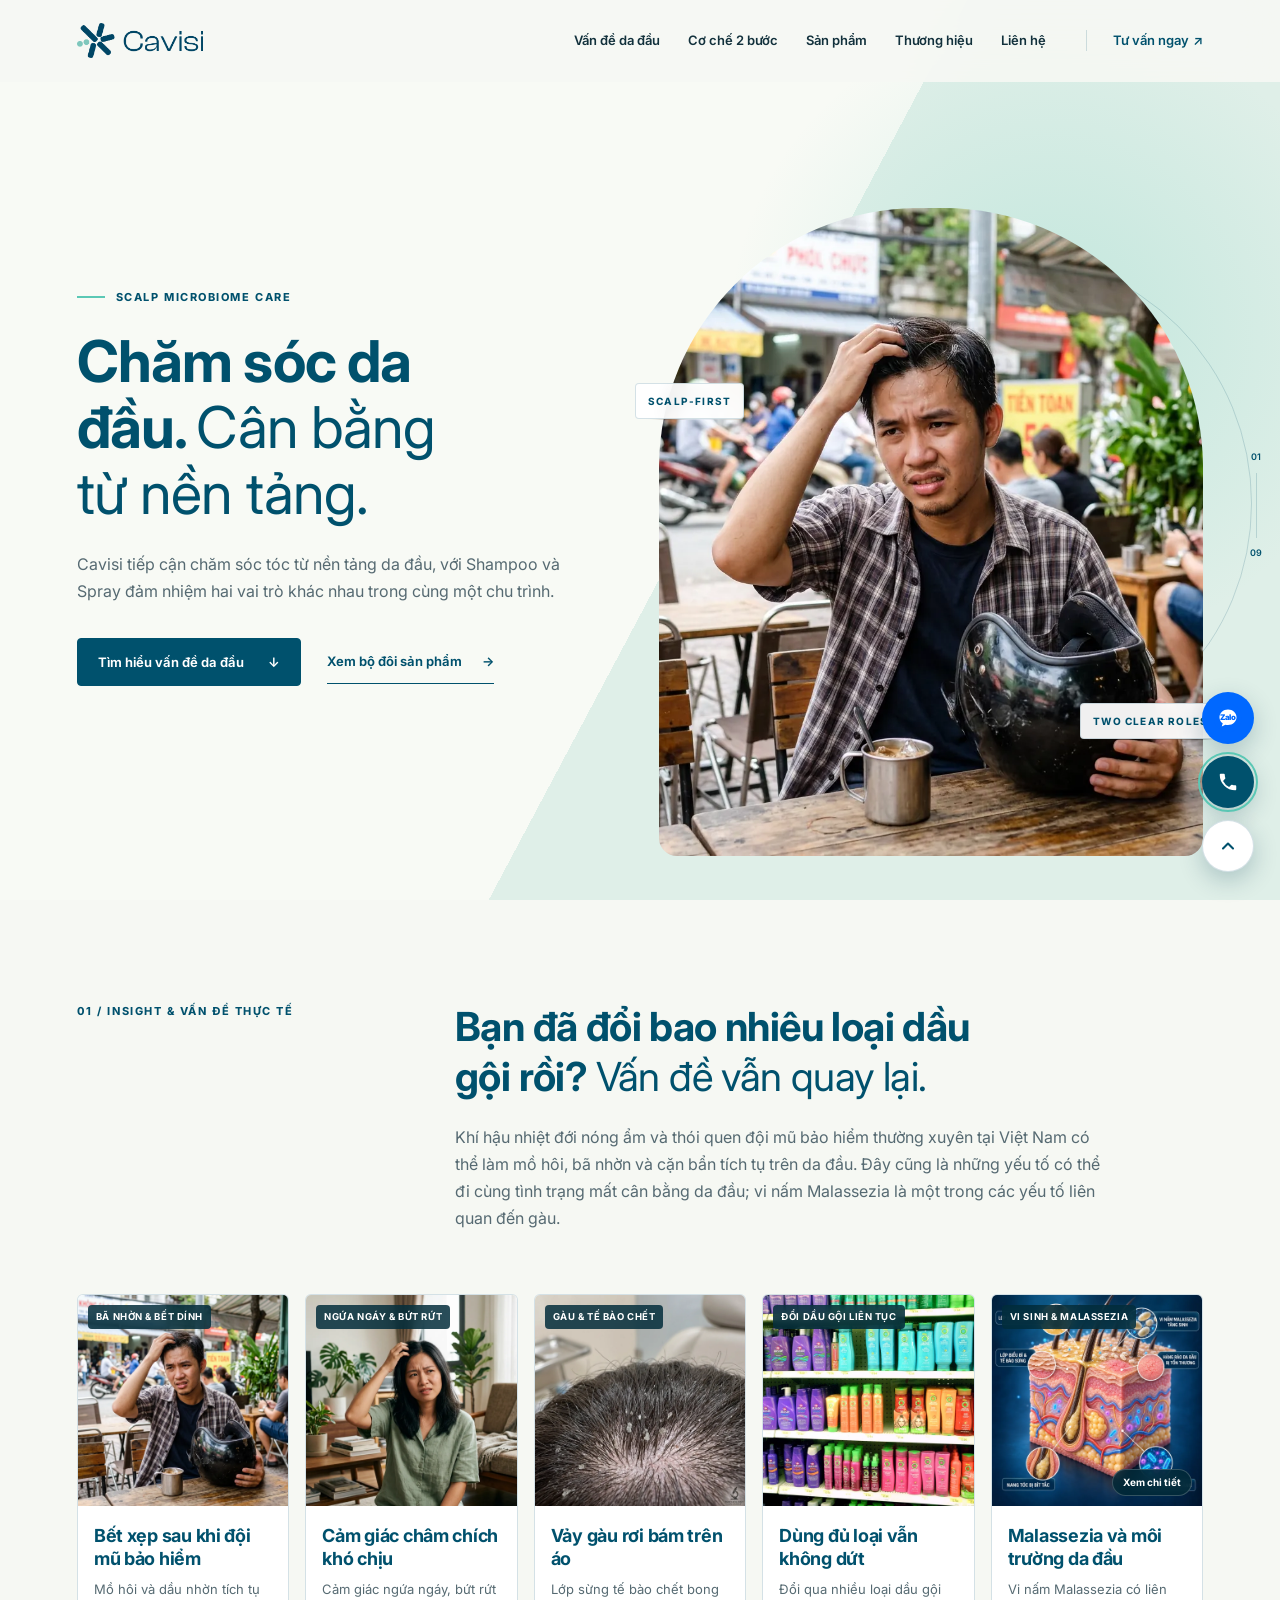
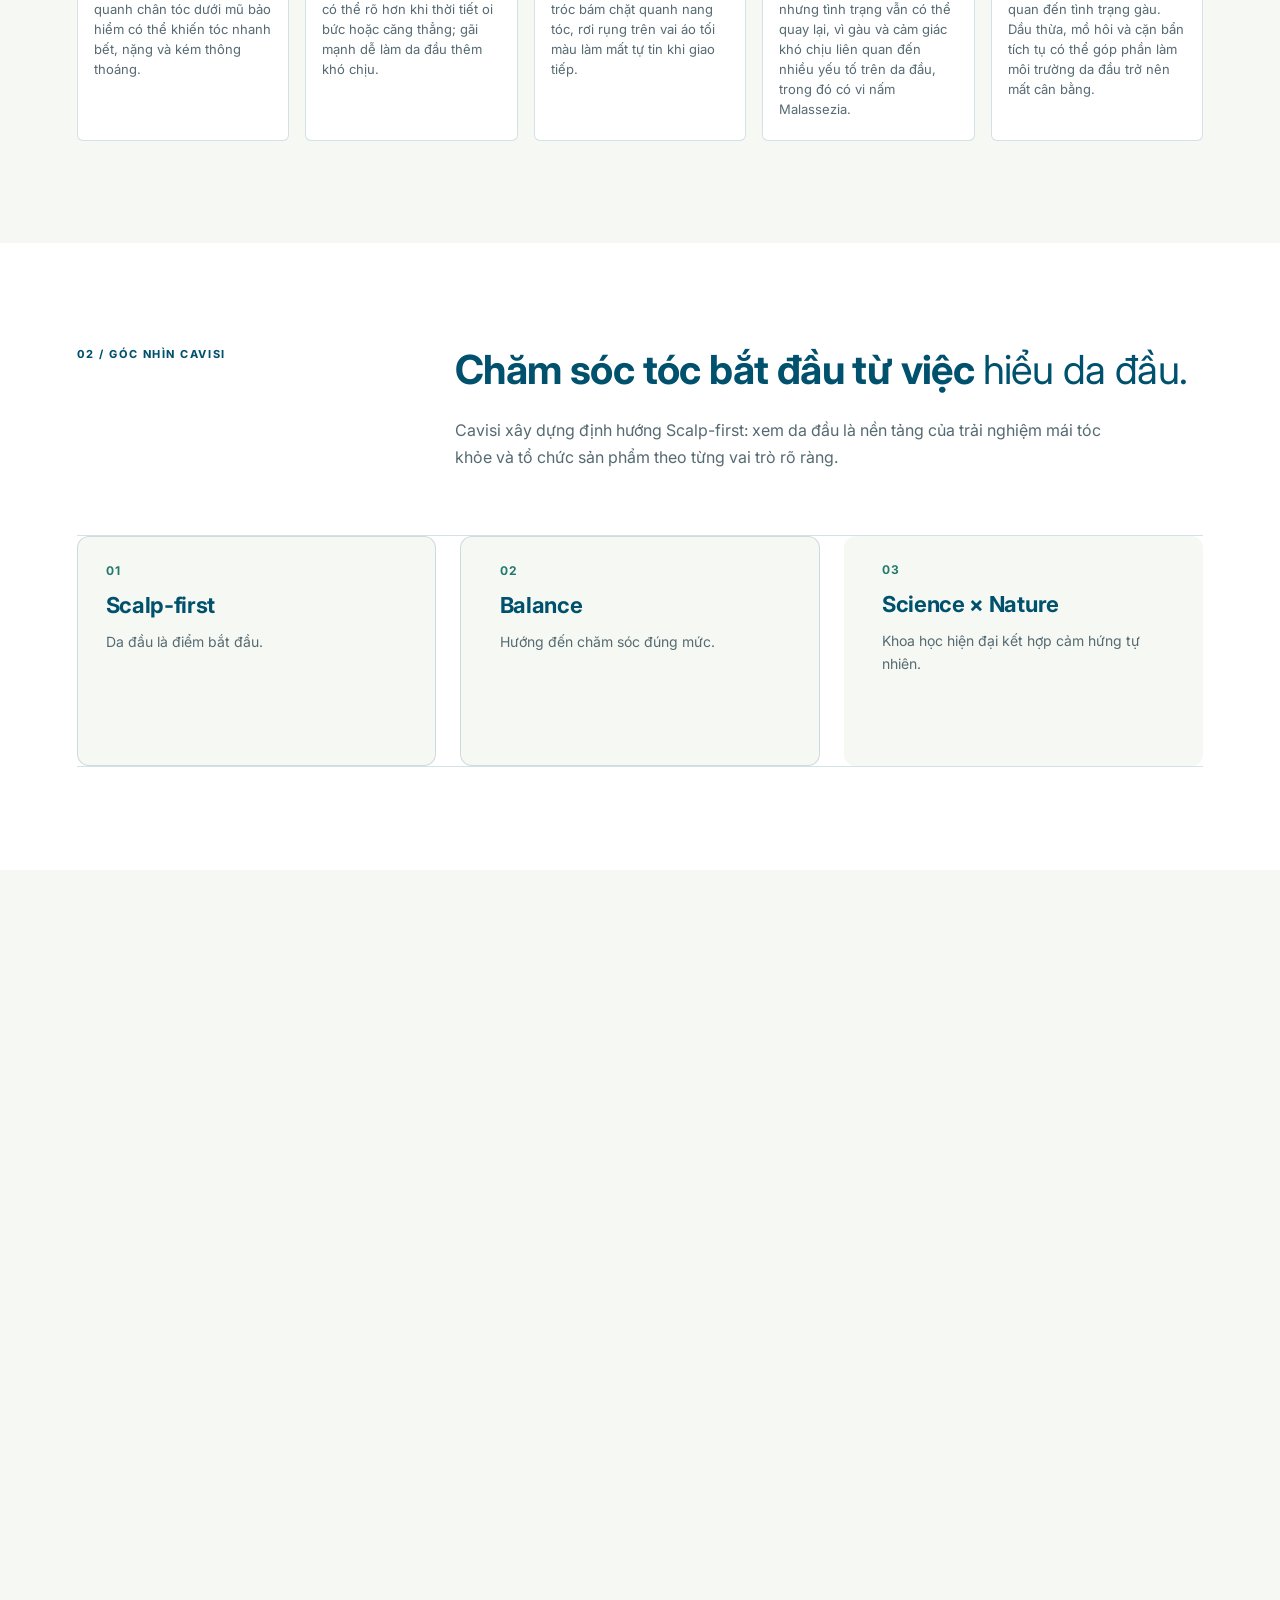
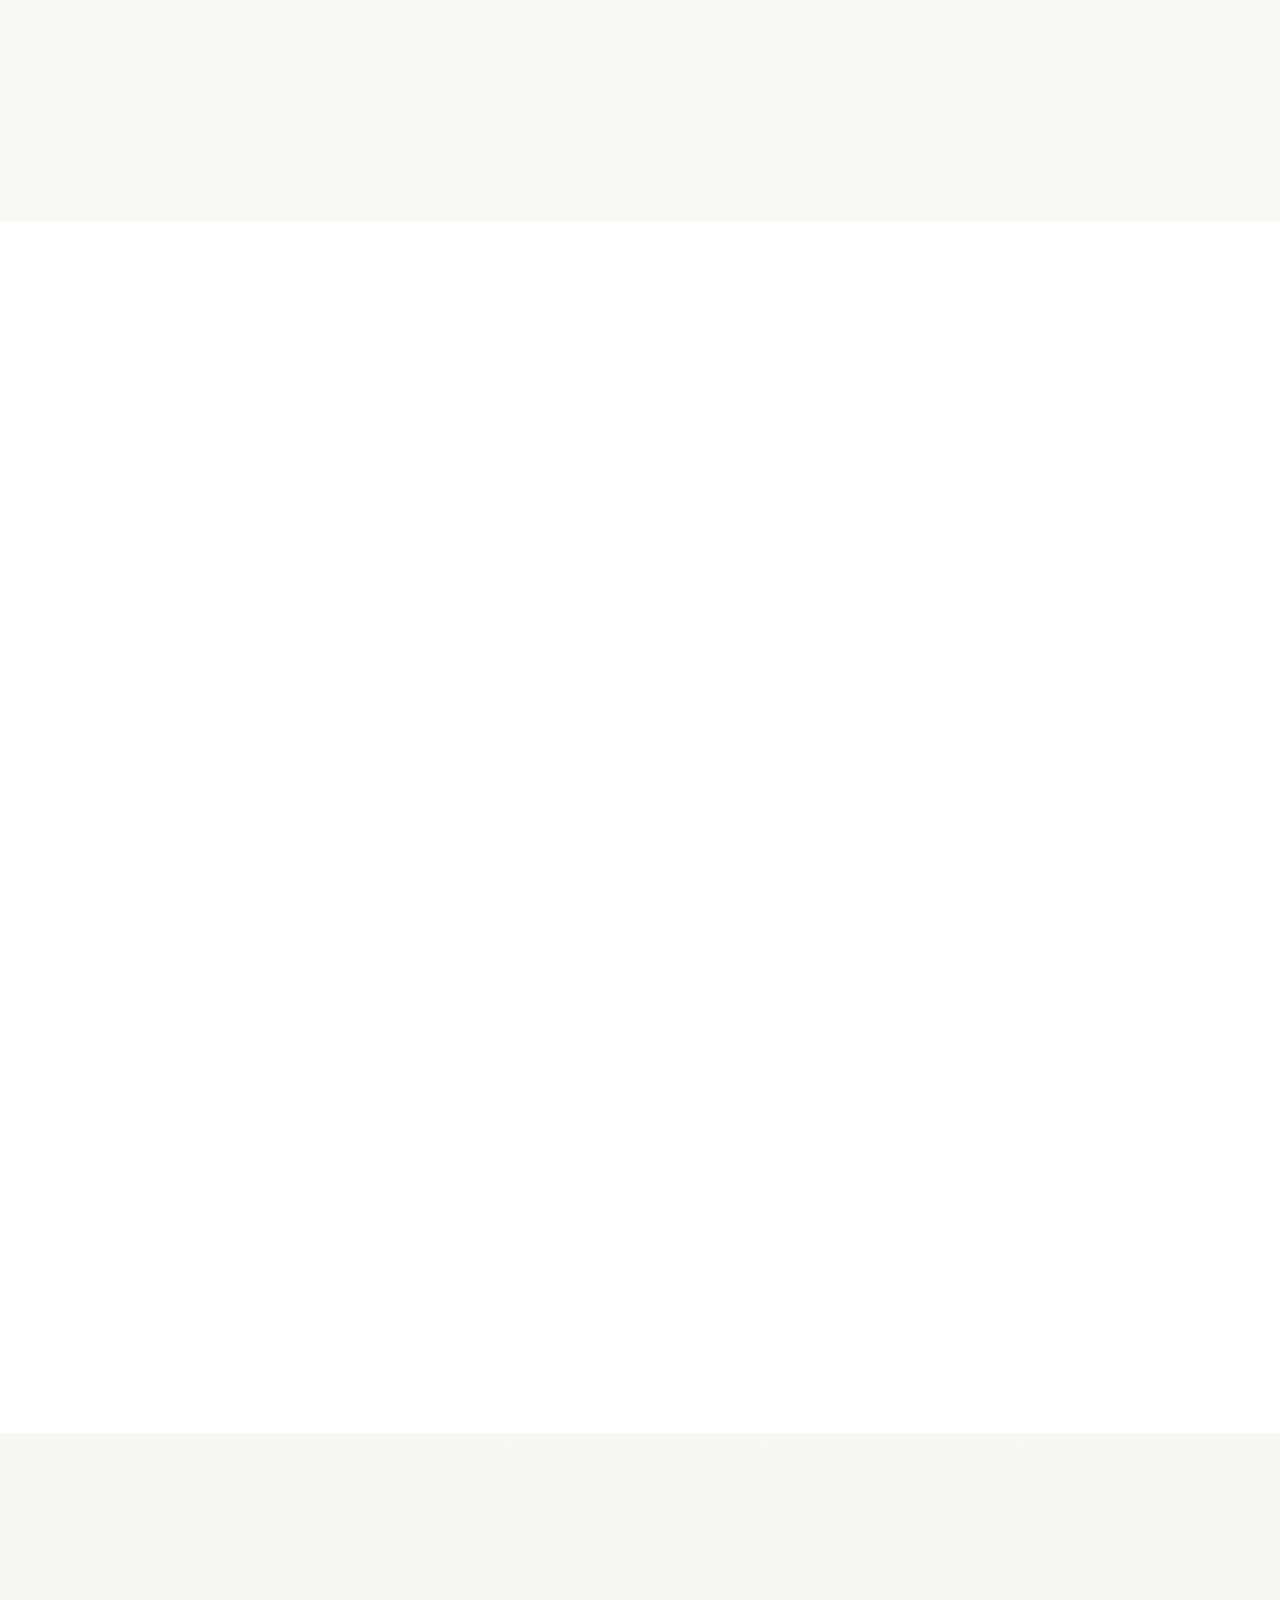
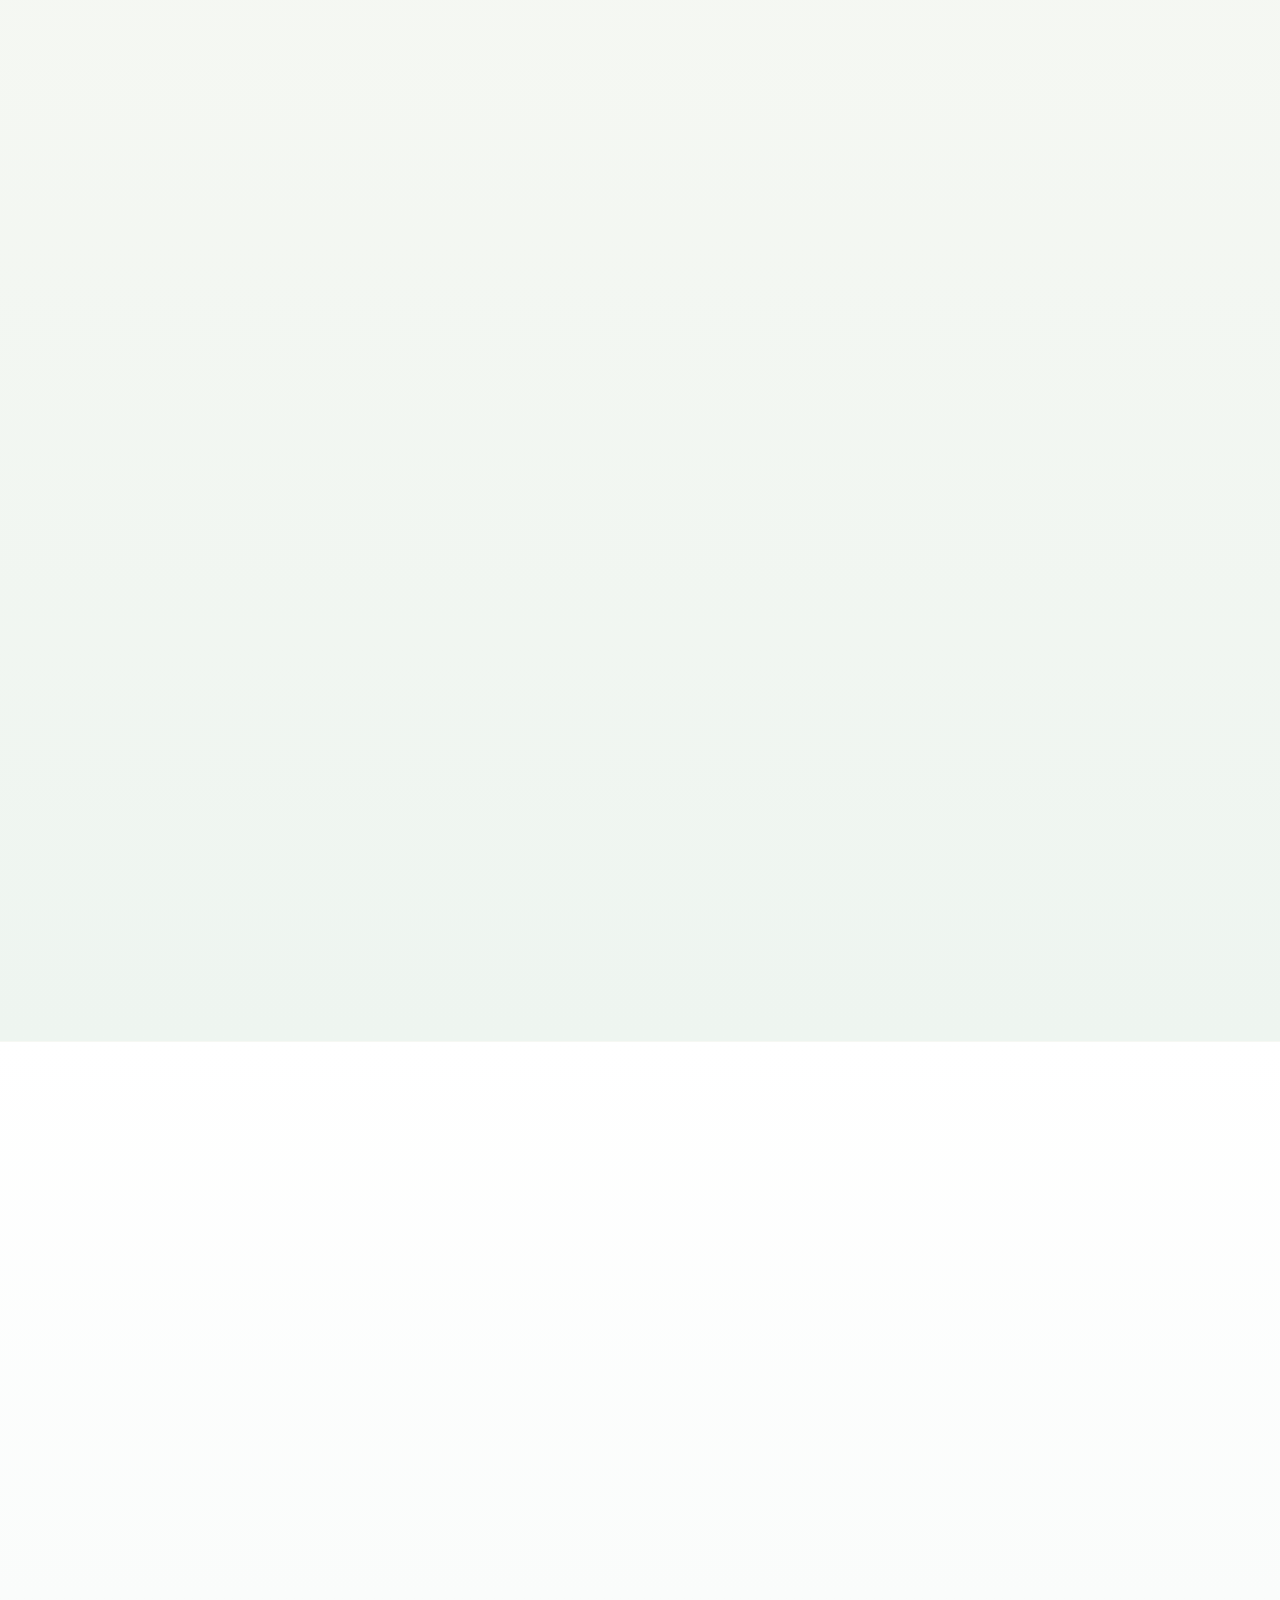
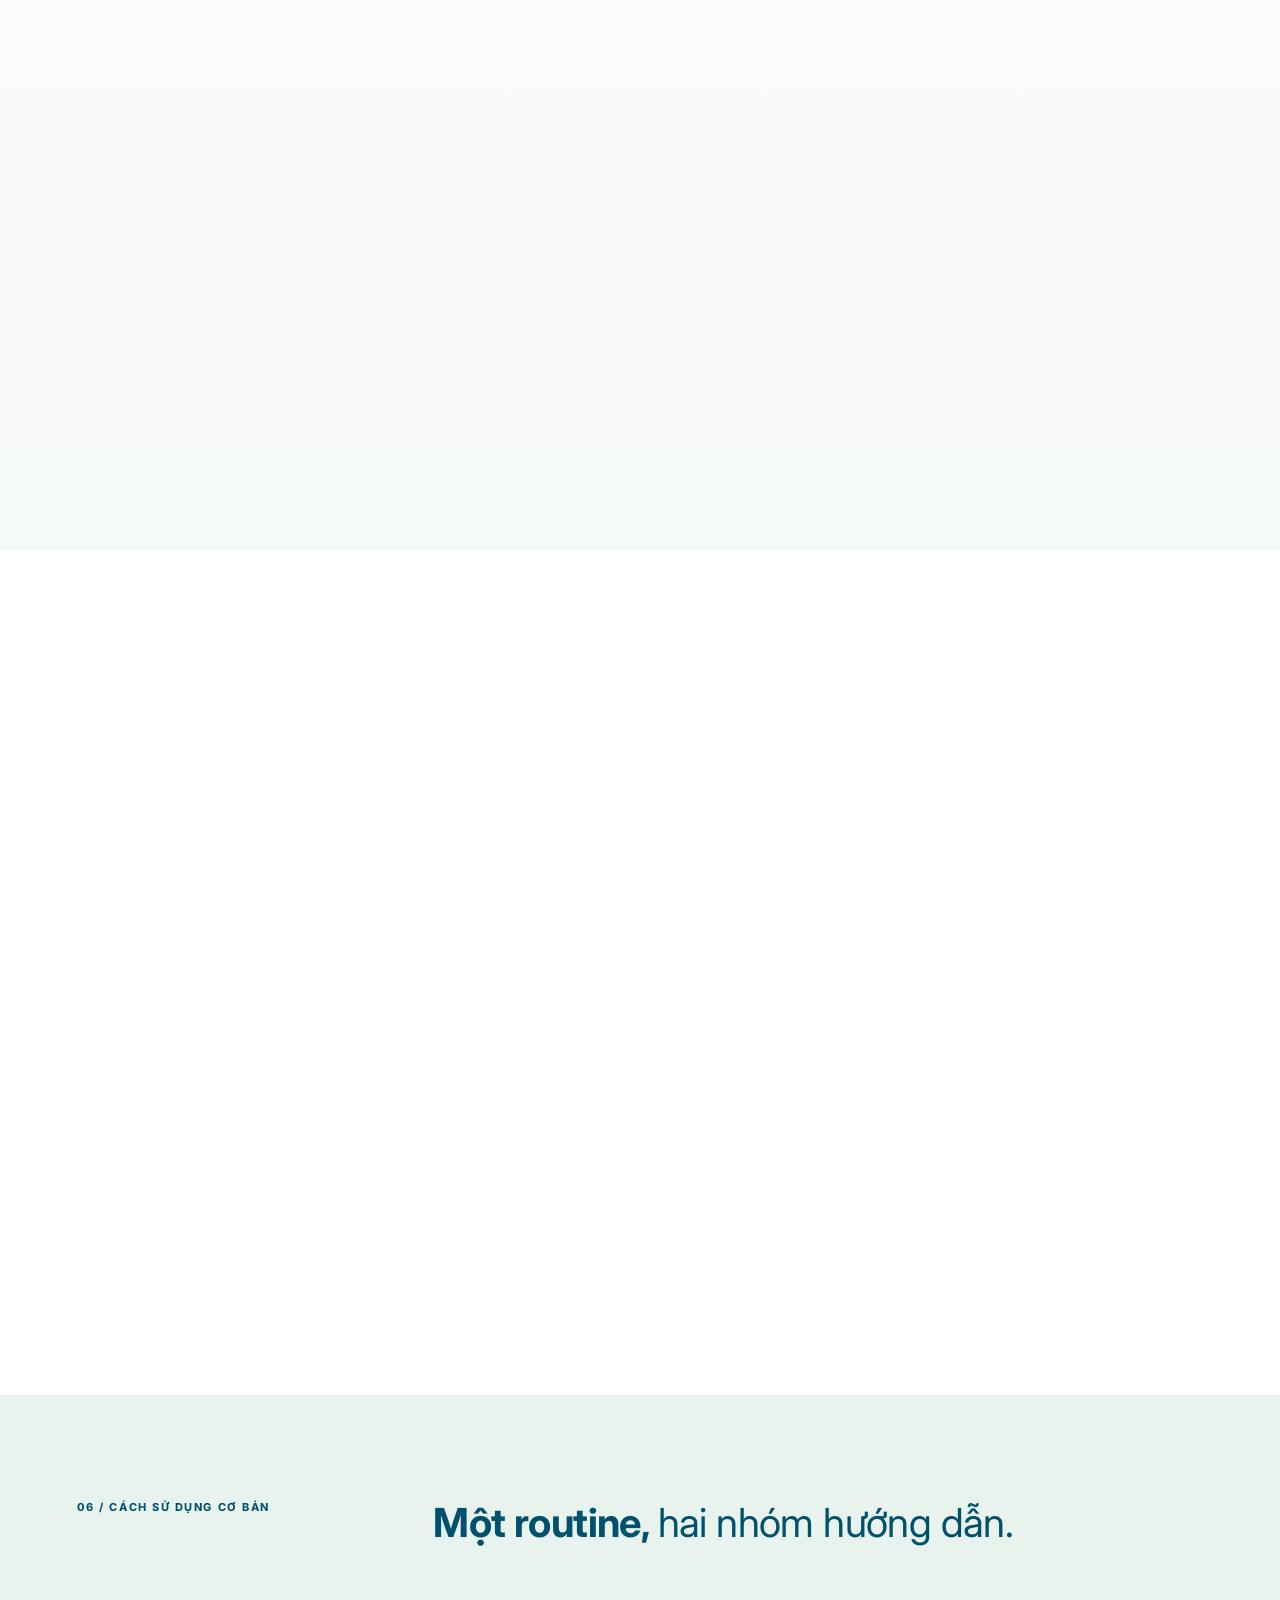
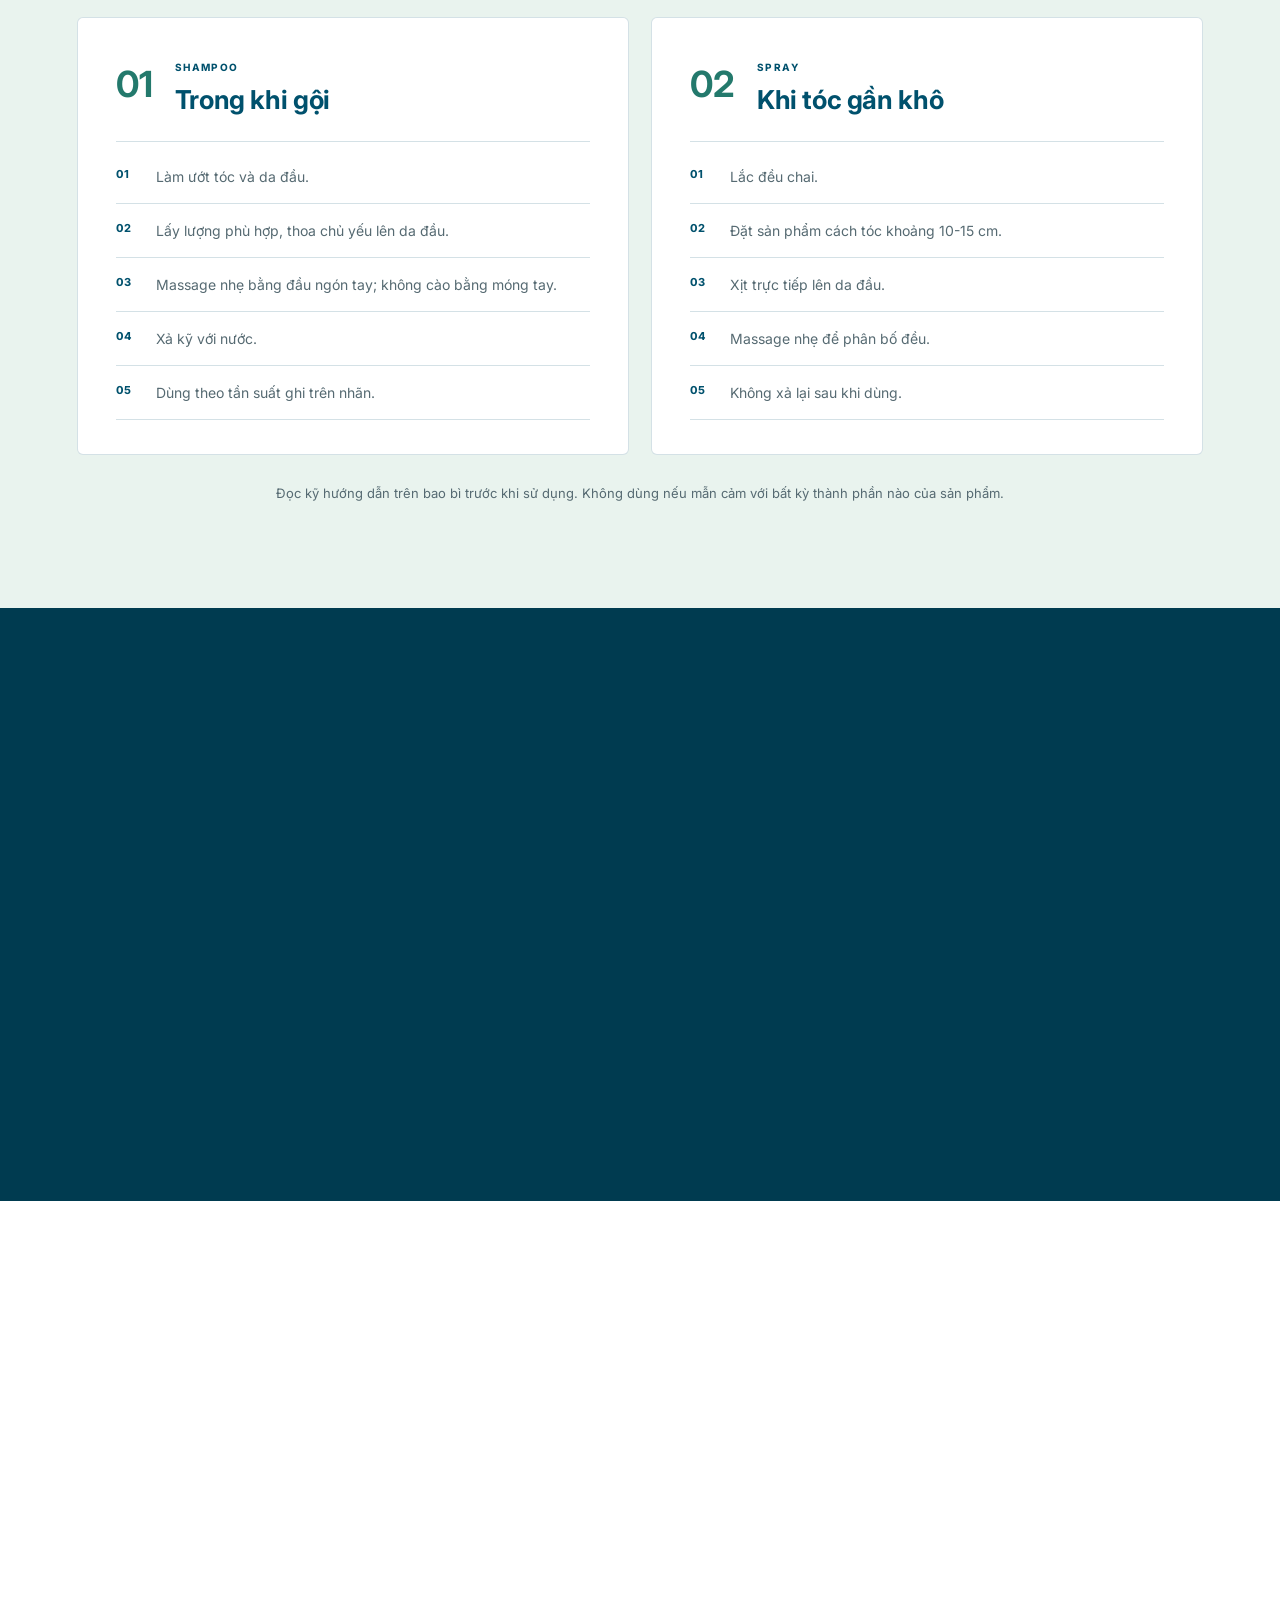
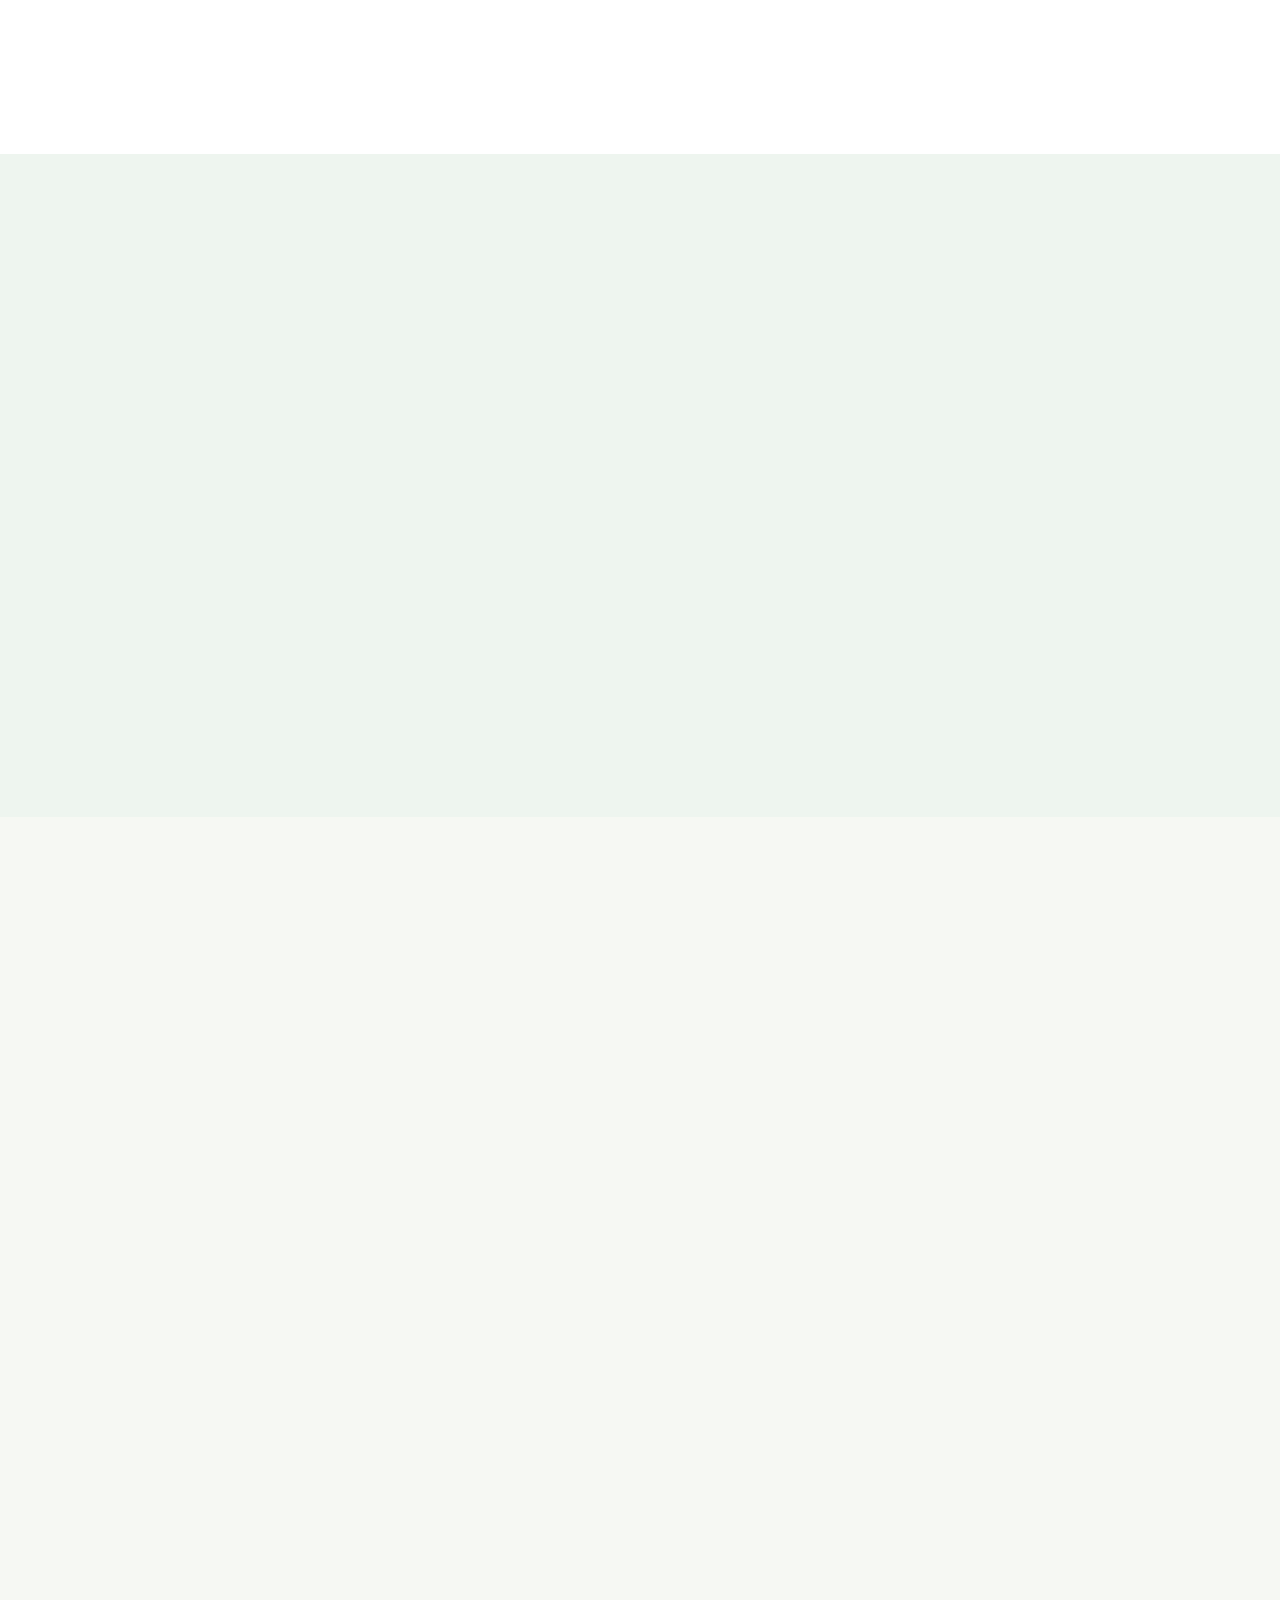
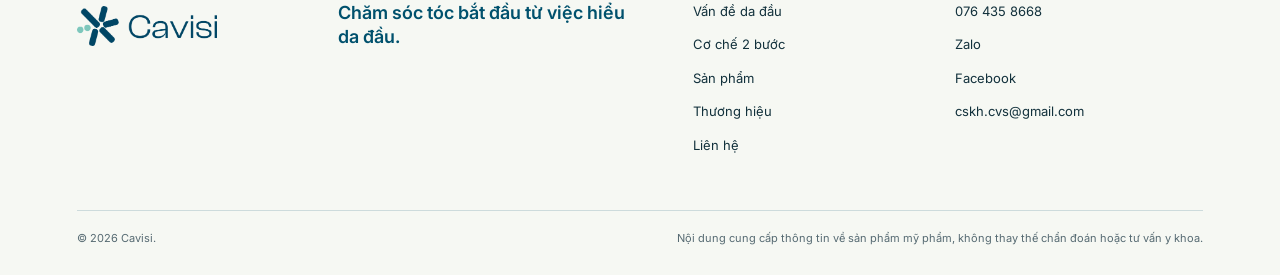
==== commit 778eb261: "feat: connect official Cavisi Facebook entity" ====
--- a/_web/index.html
+++ b/_web/index.html
@@ -43,7 +43,10 @@
         "url": "https://cavisi.vn/",
         "logo": "https://cavisi.vn/assets/logo-primary.webp",
         "email": "cskh.cvs@gmail.com",
-        "sameAs": ["https://zalo.me/0764358668"],
+        "sameAs": [
+          "https://www.facebook.com/cavisi.vn/",
+          "https://zalo.me/0764358668"
+        ],
         "contactPoint": {
           "@type": "ContactPoint",
           "telephone": "+84-764-358-668",
@@ -579,7 +582,7 @@
   </main>
 
   <footer class="site-footer">
-    <div class="footer-main"><a class="footer-brand" href="#top"><img src="assets/logo-primary.webp" alt="Cavisi" width="126" height="36" loading="lazy" decoding="async"></a><p>Chăm sóc tóc bắt đầu từ việc hiểu da đầu.</p><div class="footer-links"><a href="#van-de-da-dau">Vấn đề da đầu</a><a href="co-che/">Cơ chế 2 bước</a><a href="san-pham/">Sản phẩm</a><a href="thuong-hieu/">Thương hiệu</a><a href="lien-he/">Liên hệ</a></div><address><a href="tel:0764358668">076 435 8668</a><a href="https://zalo.me/0764358668" target="_blank" rel="noopener noreferrer">Zalo</a><a href="mailto:cskh.cvs@gmail.com">cskh.cvs@gmail.com</a></address></div>
+    <div class="footer-main"><a class="footer-brand" href="#top"><img src="assets/logo-primary.webp" alt="Cavisi" width="126" height="36" loading="lazy" decoding="async"></a><p>Chăm sóc tóc bắt đầu từ việc hiểu da đầu.</p><div class="footer-links"><a href="#van-de-da-dau">Vấn đề da đầu</a><a href="co-che/">Cơ chế 2 bước</a><a href="san-pham/">Sản phẩm</a><a href="thuong-hieu/">Thương hiệu</a><a href="lien-he/">Liên hệ</a></div><address><a href="tel:0764358668">076 435 8668</a><a href="https://zalo.me/0764358668" target="_blank" rel="noopener noreferrer">Zalo</a><a href="https://www.facebook.com/cavisi.vn/" target="_blank" rel="noopener noreferrer">Facebook</a><a href="mailto:cskh.cvs@gmail.com">cskh.cvs@gmail.com</a></address></div>
     <div class="footer-bottom"><span>© 2026 Cavisi.</span><span>Nội dung cung cấp thông tin về sản phẩm mỹ phẩm, không thay thế chẩn đoán hoặc tư vấn y khoa.</span></div>
   </footer>
 
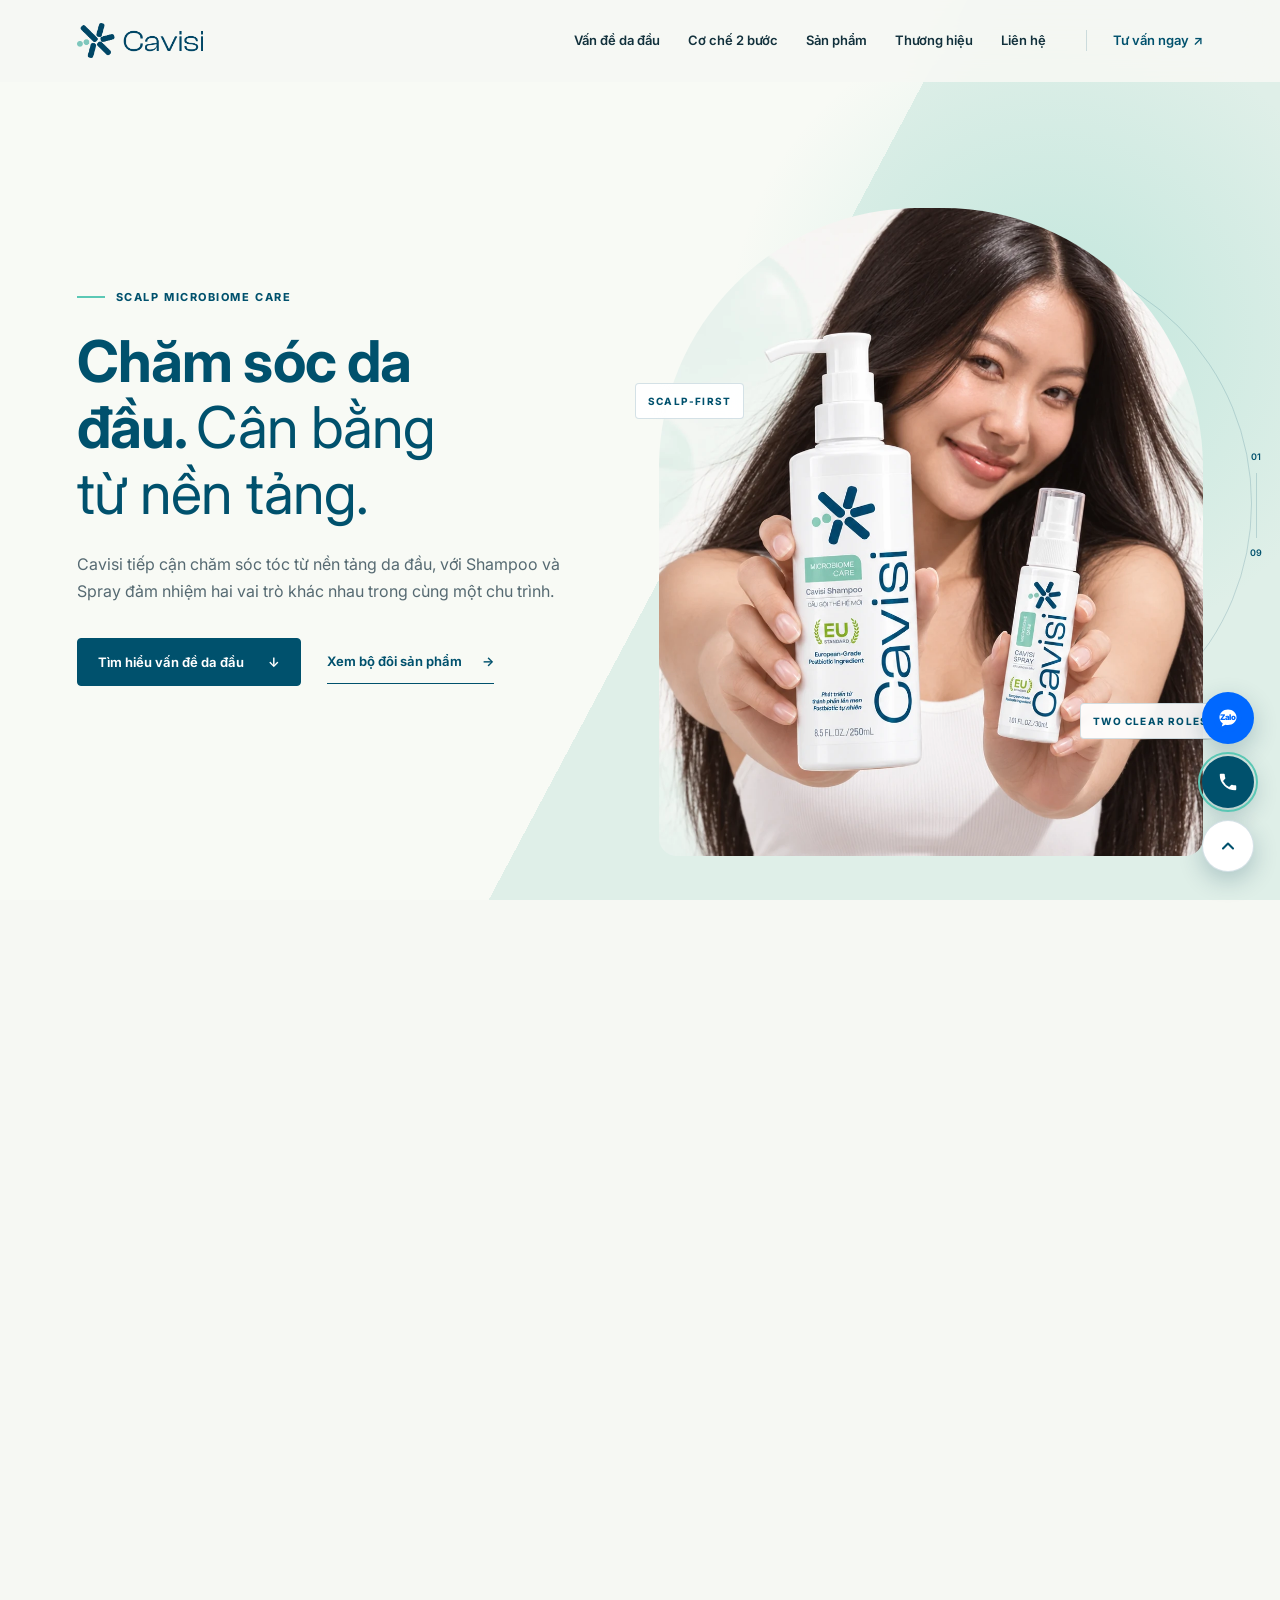
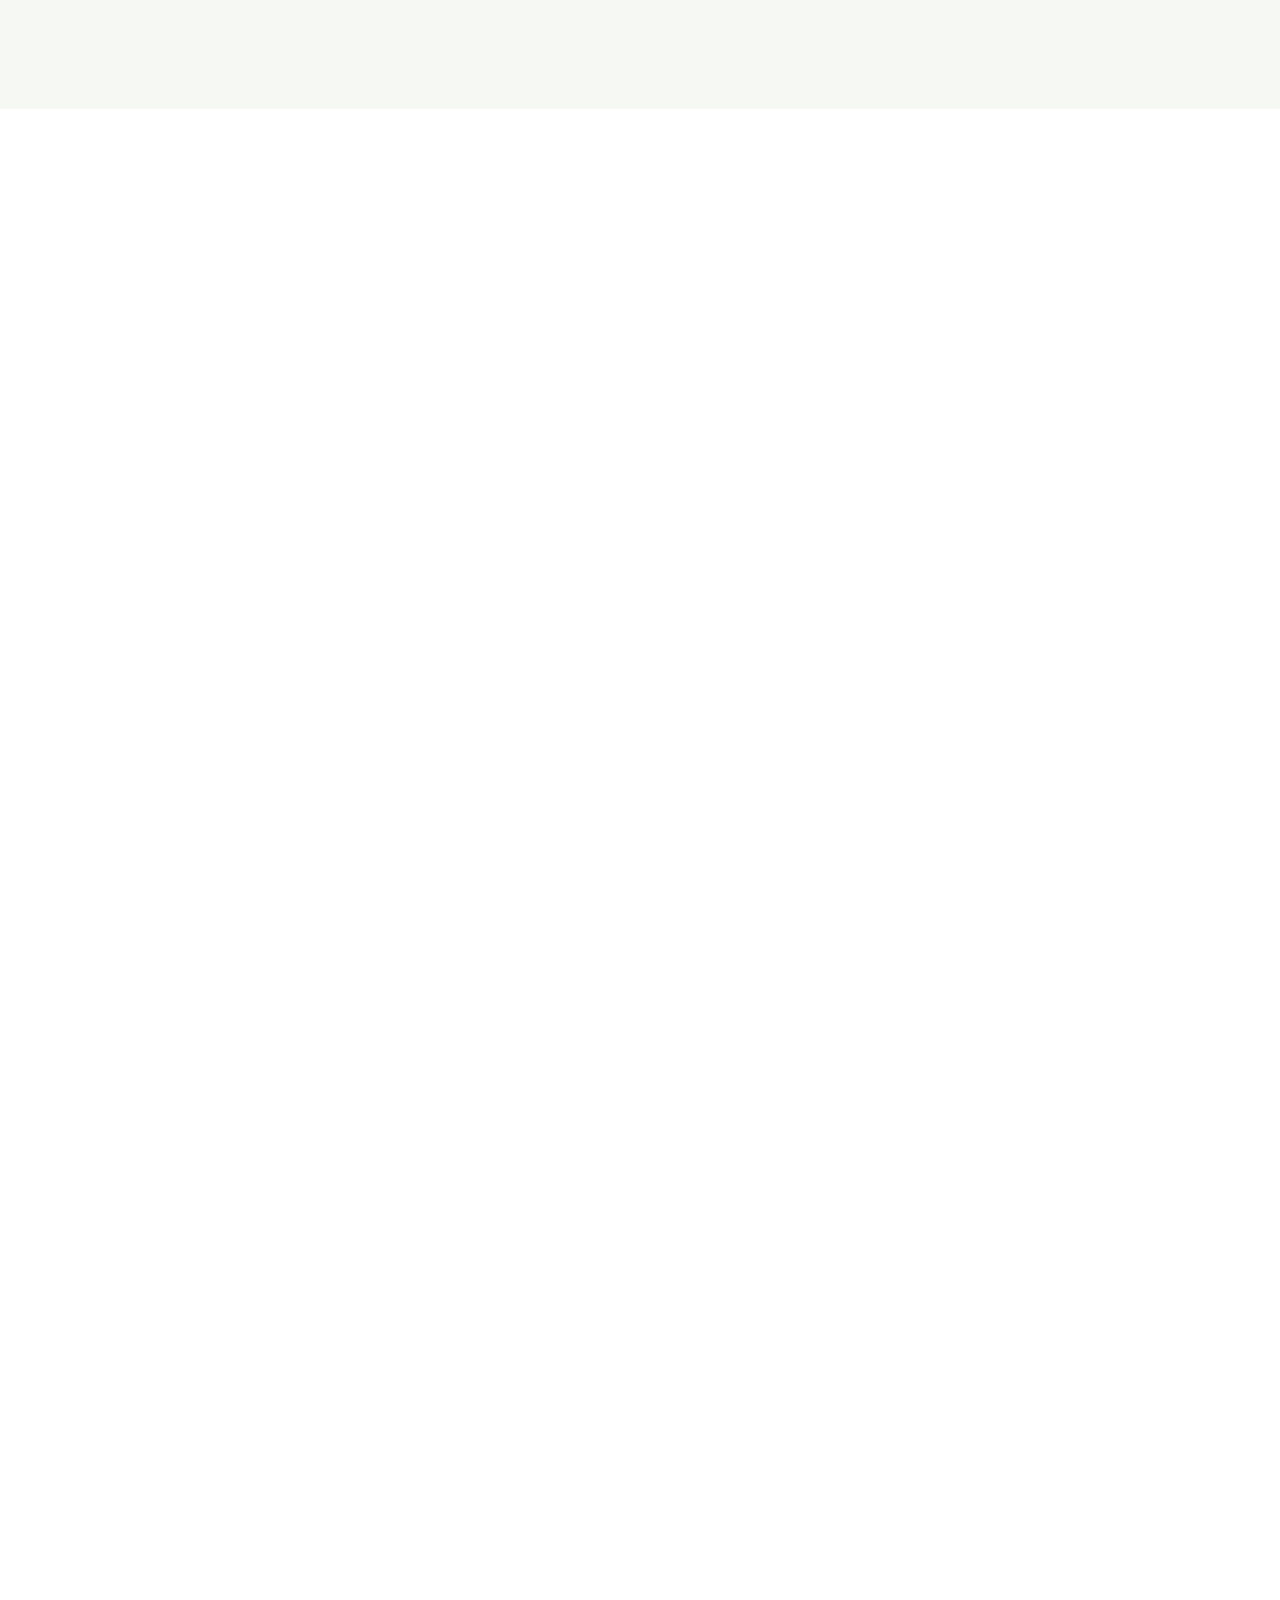
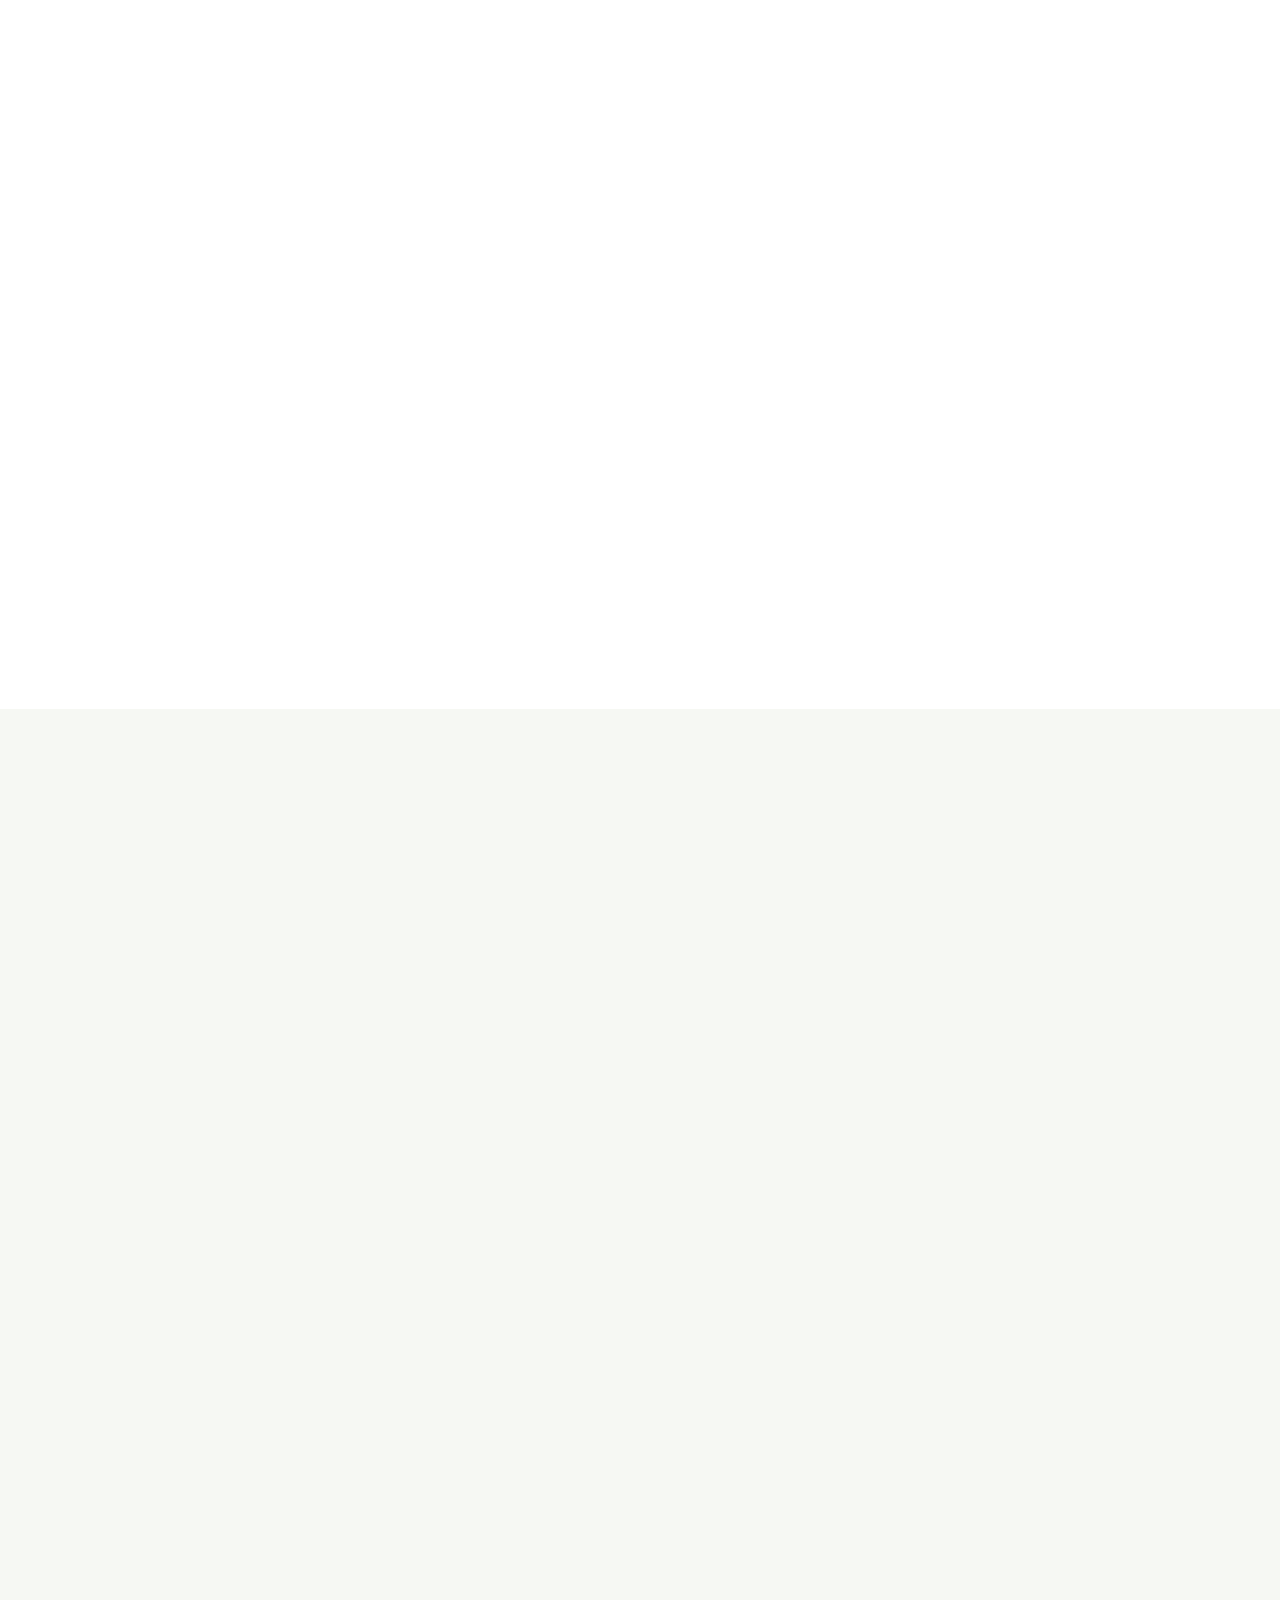
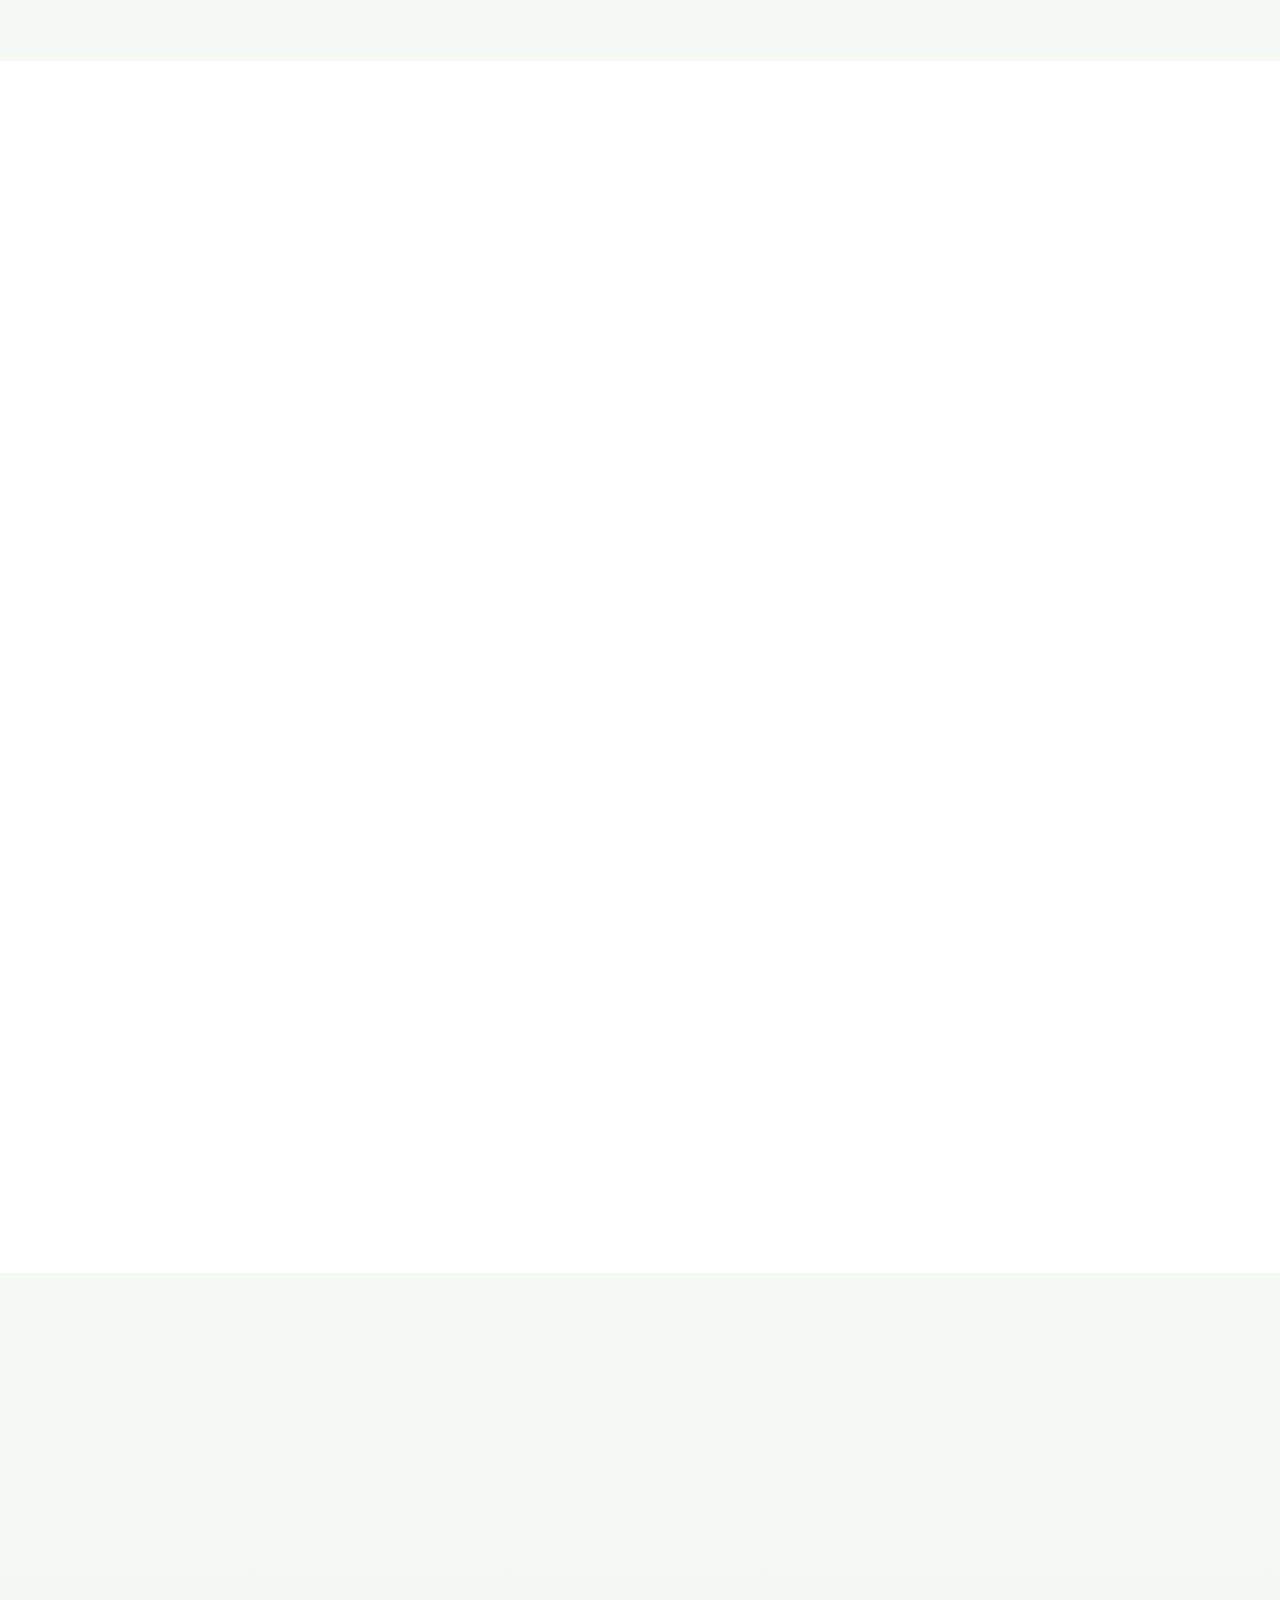
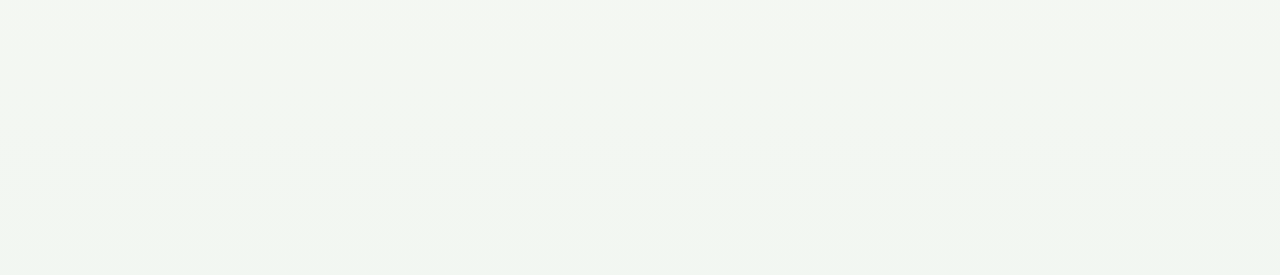
==== commit 057fbb76: "fix: restore original homepage hero image" ====
--- a/_web/index.html
+++ b/_web/index.html
@@ -16,7 +16,7 @@
   <meta property="og:url" content="https://cavisi.vn/">
   <meta property="og:title" content="Cavisi | Chăm sóc tóc bắt đầu từ da đầu">
   <meta property="og:description" content="Chu trình Scalp-first gồm Shampoo làm sạch nền và Spray chăm sóc tiếp nối, giúp người dùng hiểu rõ vai trò của từng bước.">
-  <meta property="og:image" content="https://cavisi.vn/assets/problems/insight-vn-helmet.webp">
+  <meta property="og:image" content="https://cavisi.vn/assets/cavisi-duo-water.webp">
   <meta property="og:locale" content="vi_VN">
   <meta property="og:site_name" content="Cavisi">
 
@@ -24,11 +24,11 @@
   <meta name="twitter:card" content="summary_large_image">
   <meta name="twitter:title" content="Cavisi | Scalp-First Care">
   <meta name="twitter:description" content="Chu trình hai bước gồm Shampoo làm sạch nền và Spray chăm sóc tiếp nối theo hướng dẫn sản phẩm.">
-  <meta name="twitter:image" content="https://cavisi.vn/assets/problems/insight-vn-helmet.webp">
+  <meta name="twitter:image" content="https://cavisi.vn/assets/cavisi-duo-water.webp">
 
   <!-- Preload Critical Resources -->
   <link rel="preload" href="assets/Inter-Variable.woff2" as="font" type="font/woff2" crossorigin>
-  <link rel="preload" href="assets/problems/insight-vn-helmet.webp" as="image" fetchpriority="high">
+  <link rel="preload" href="assets/hero-model.webp" as="image" fetchpriority="high">
   <link rel="stylesheet" href="styles.css">
 
   <!-- Structured Data (JSON-LD) -->
@@ -163,7 +163,7 @@
         <p class="hero-lead">Cavisi tiếp cận chăm sóc tóc từ nền tảng da đầu, với Shampoo và Spray đảm nhiệm hai vai trò khác nhau trong cùng một chu trình.</p>
         <div class="hero-actions"><a class="button" href="#van-de-da-dau">Tìm hiểu vấn đề da đầu <span aria-hidden="true">↓</span></a><a class="text-link" href="#san-pham">Xem bộ đôi sản phẩm <span aria-hidden="true">→</span></a></div>
       </div>
-      <div class="hero-media reveal delay-1"><div class="hero-orbit" aria-hidden="true"></div><img src="assets/problems/insight-vn-helmet.webp" alt="Người dùng quan tâm đến cảm giác khó chịu trên da đầu trong nhịp sống đô thị" width="1024" height="1024"><span class="hero-note note-one">SCALP-FIRST</span><span class="hero-note note-two">TWO CLEAR ROLES</span></div>
+      <div class="hero-media reveal delay-1"><div class="hero-orbit" aria-hidden="true"></div><img src="assets/hero-model.webp" alt="Người mẫu giới thiệu Cavisi Shampoo và Cavisi Spray" width="1254" height="1254"><span class="hero-note note-one">SCALP-FIRST</span><span class="hero-note note-two">TWO CLEAR ROLES</span></div>
       <div class="hero-index" aria-hidden="true"><span>01</span><i></i><span>09</span></div>
     </section>
 
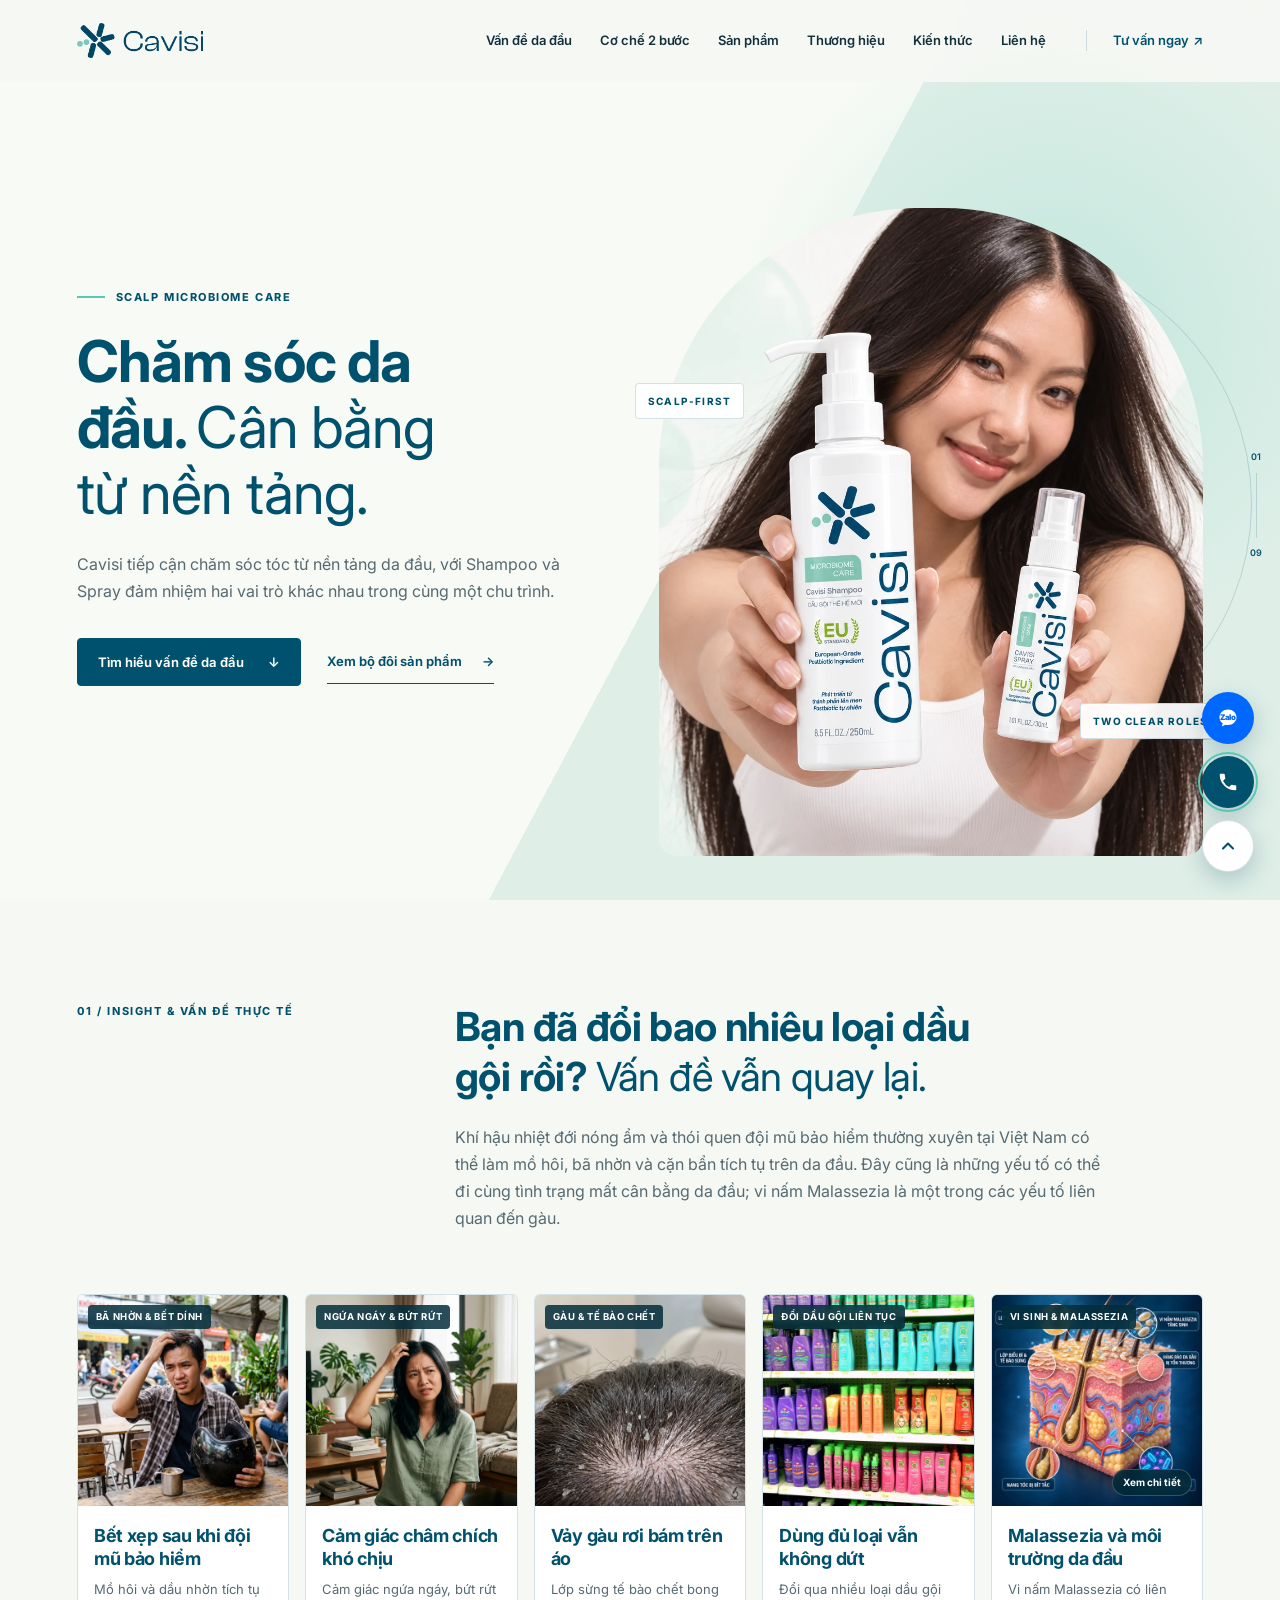
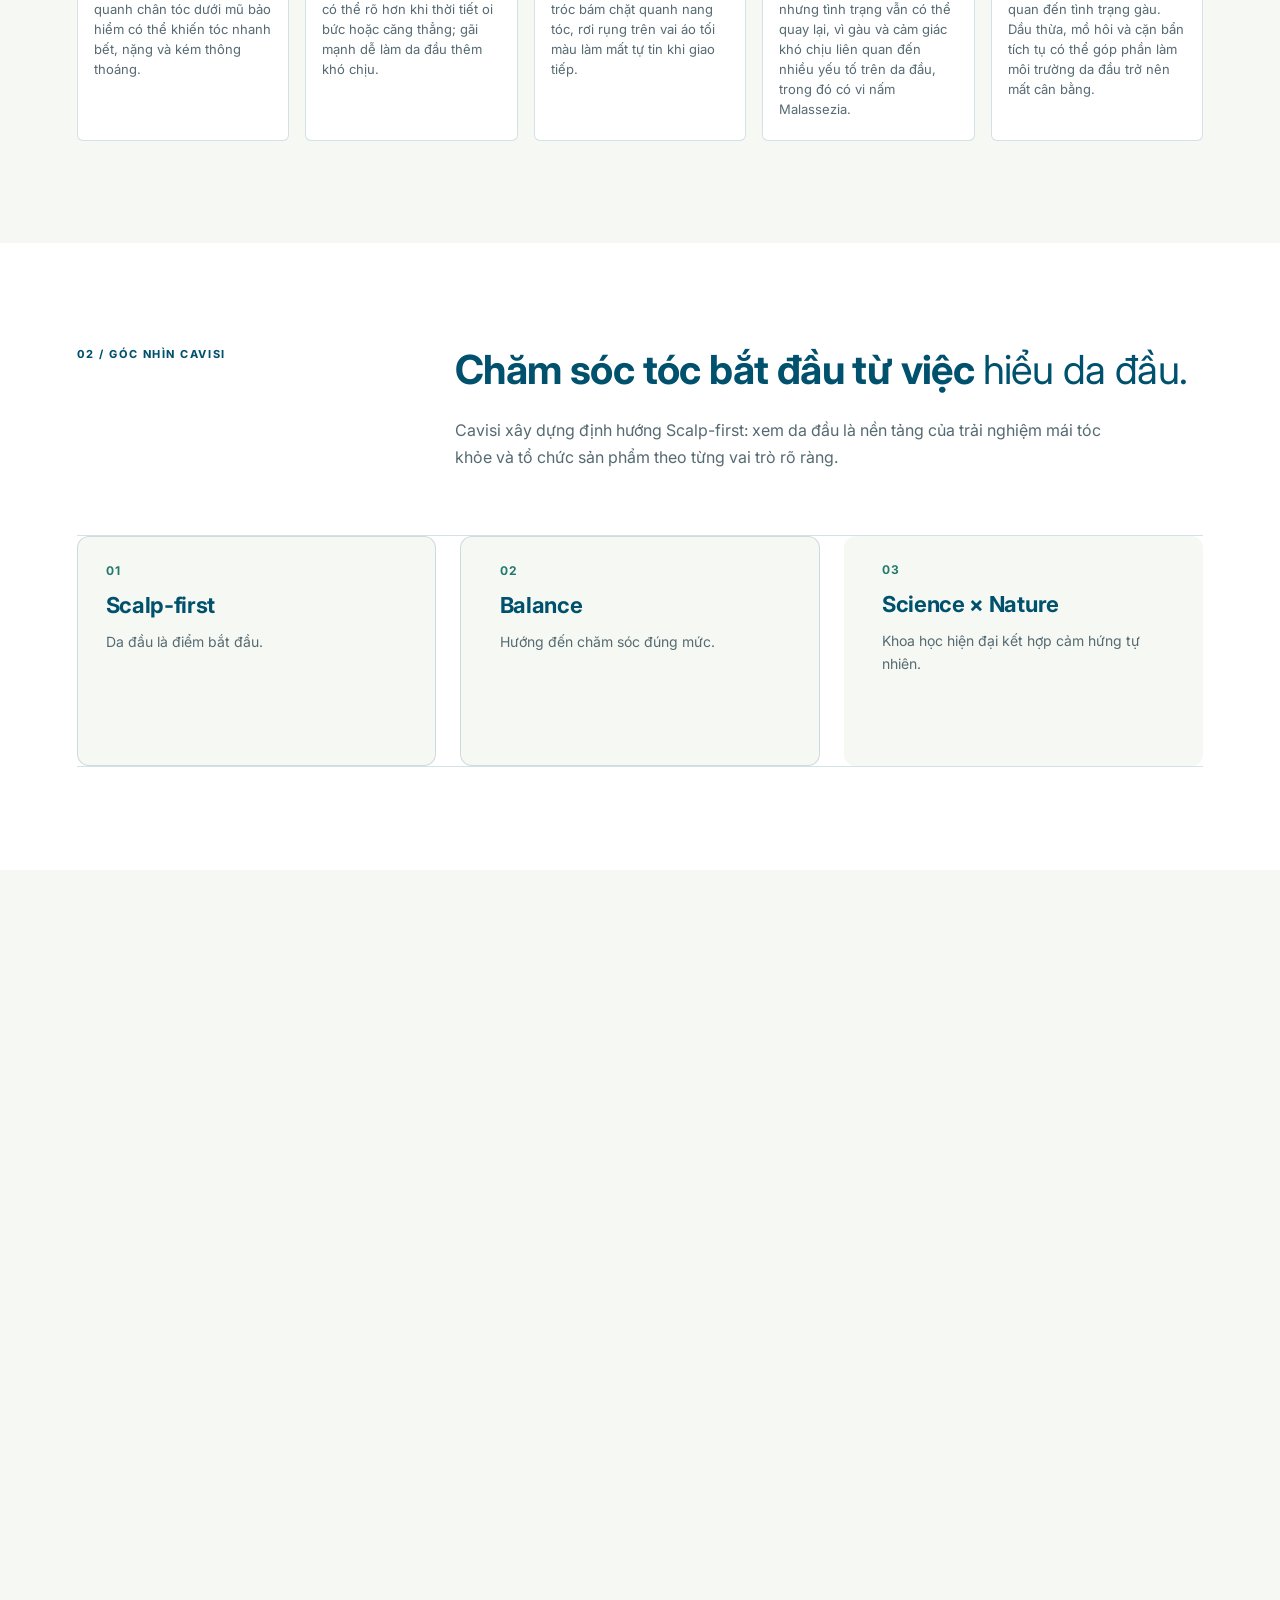
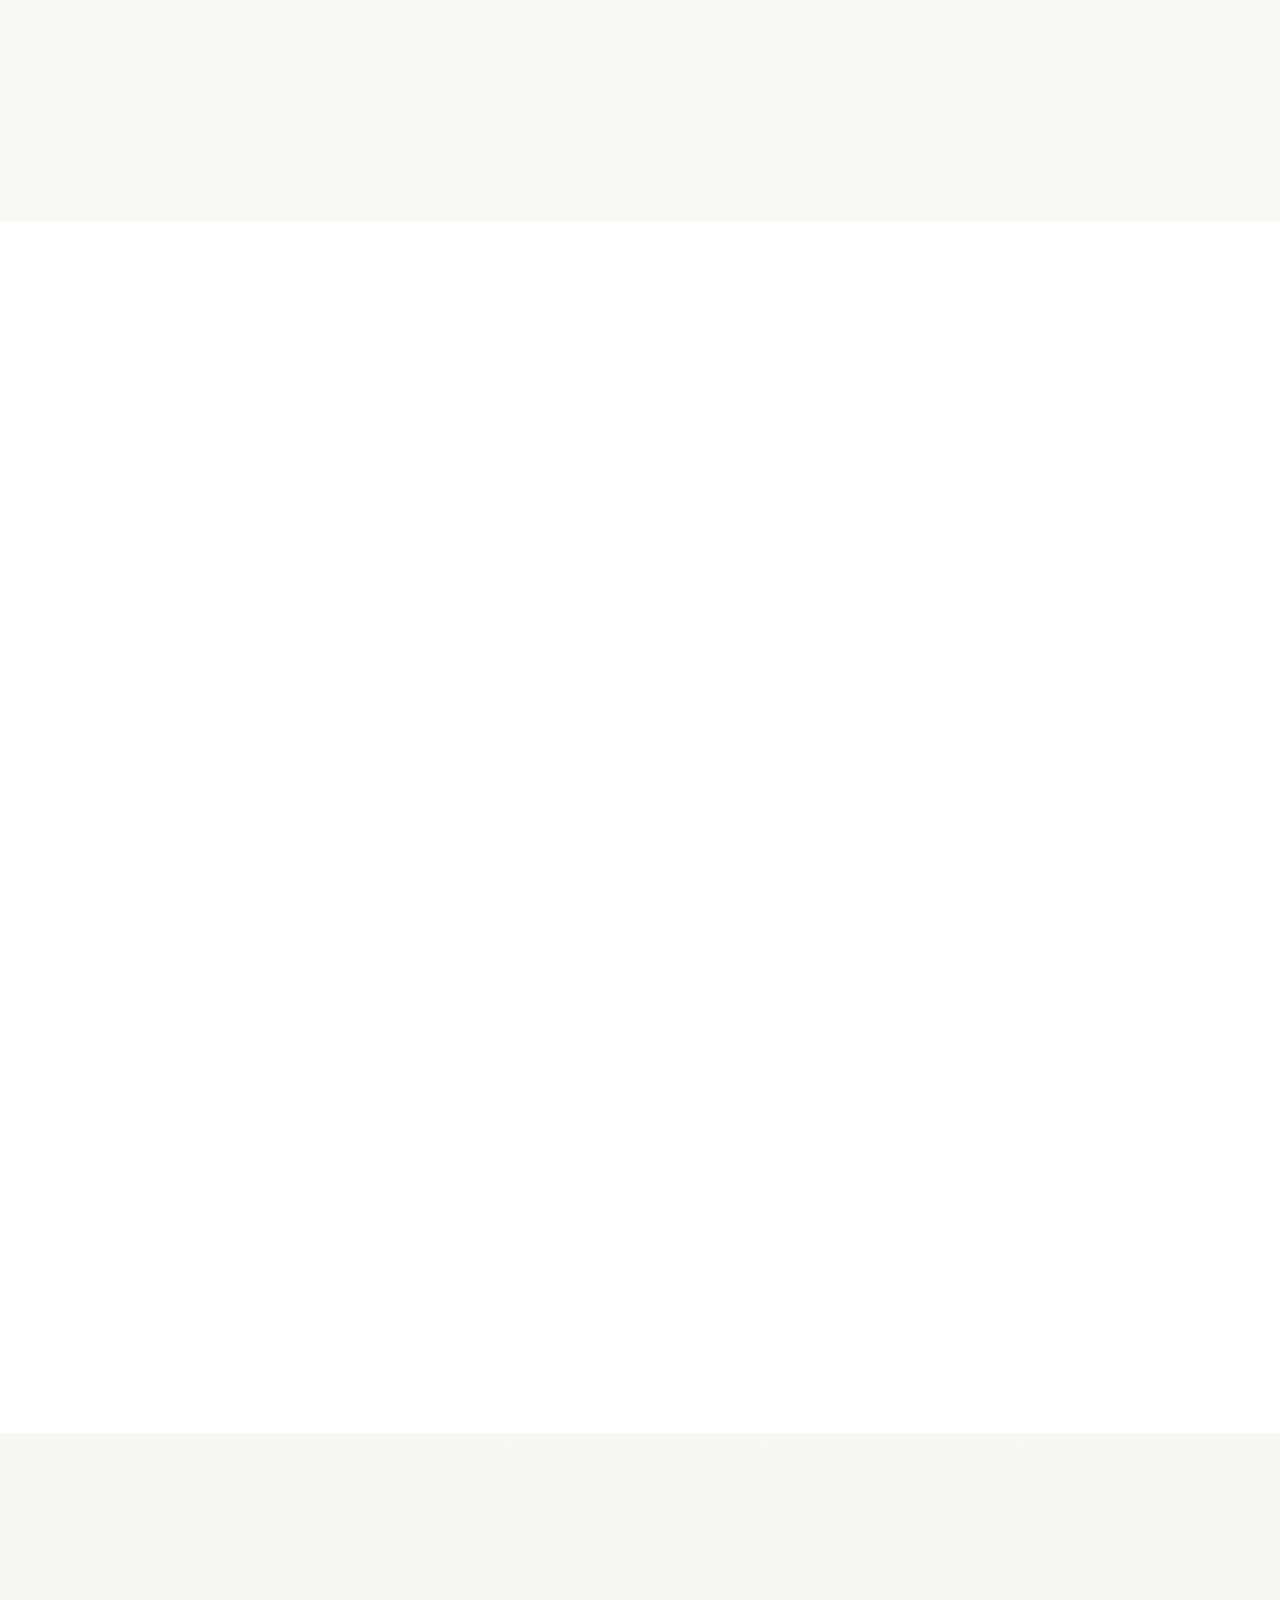
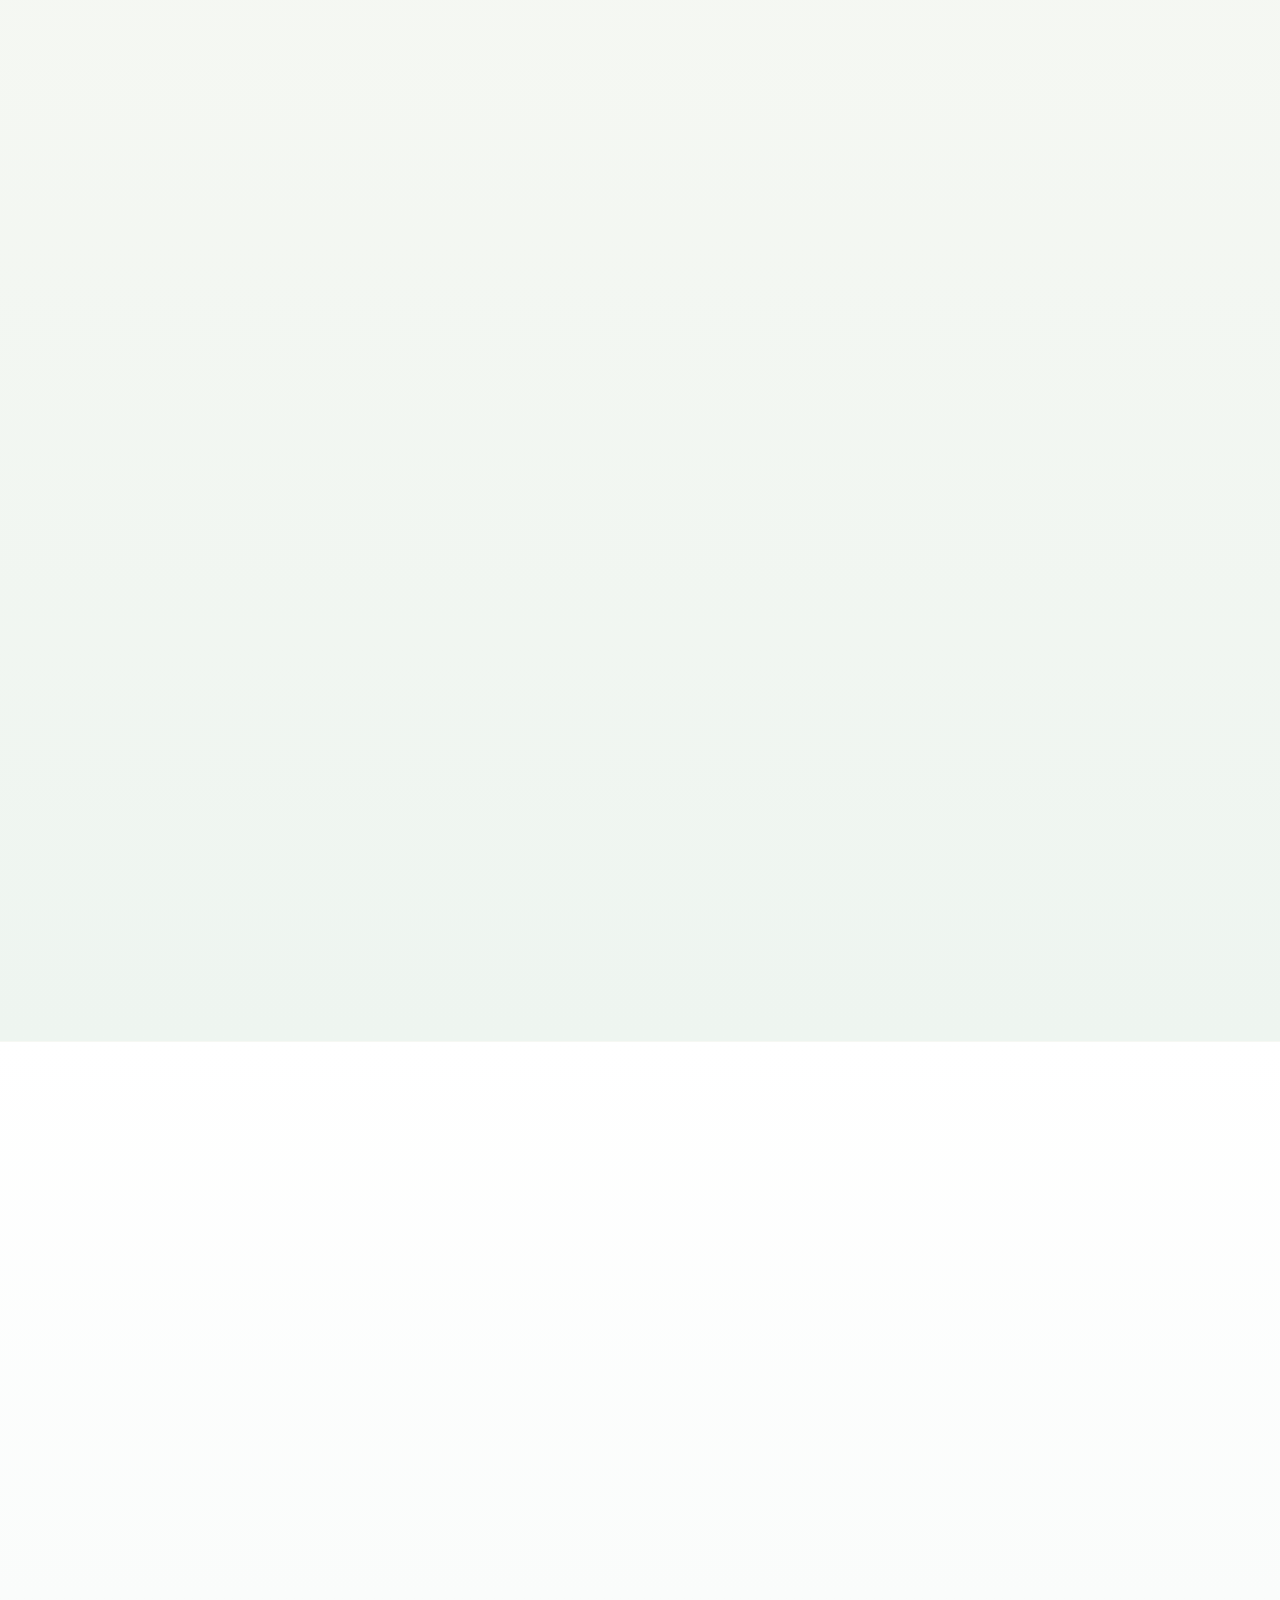
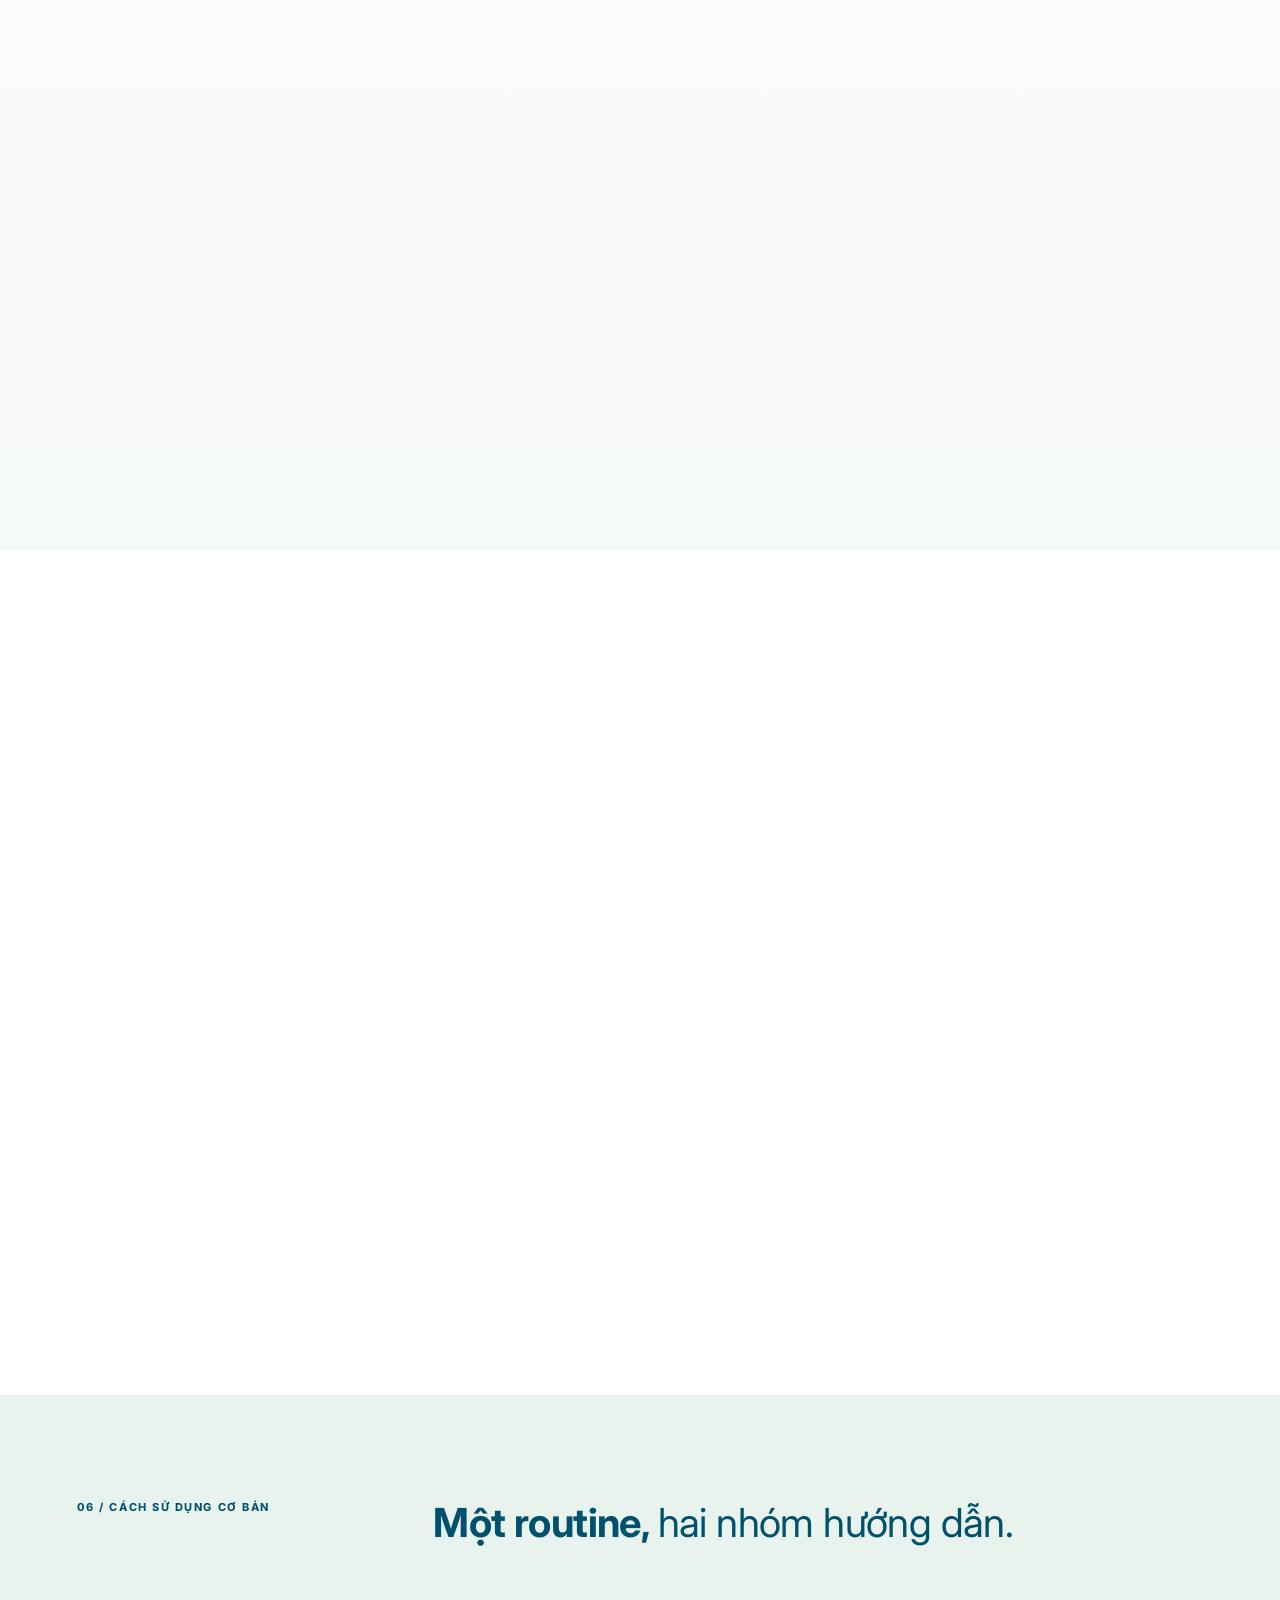
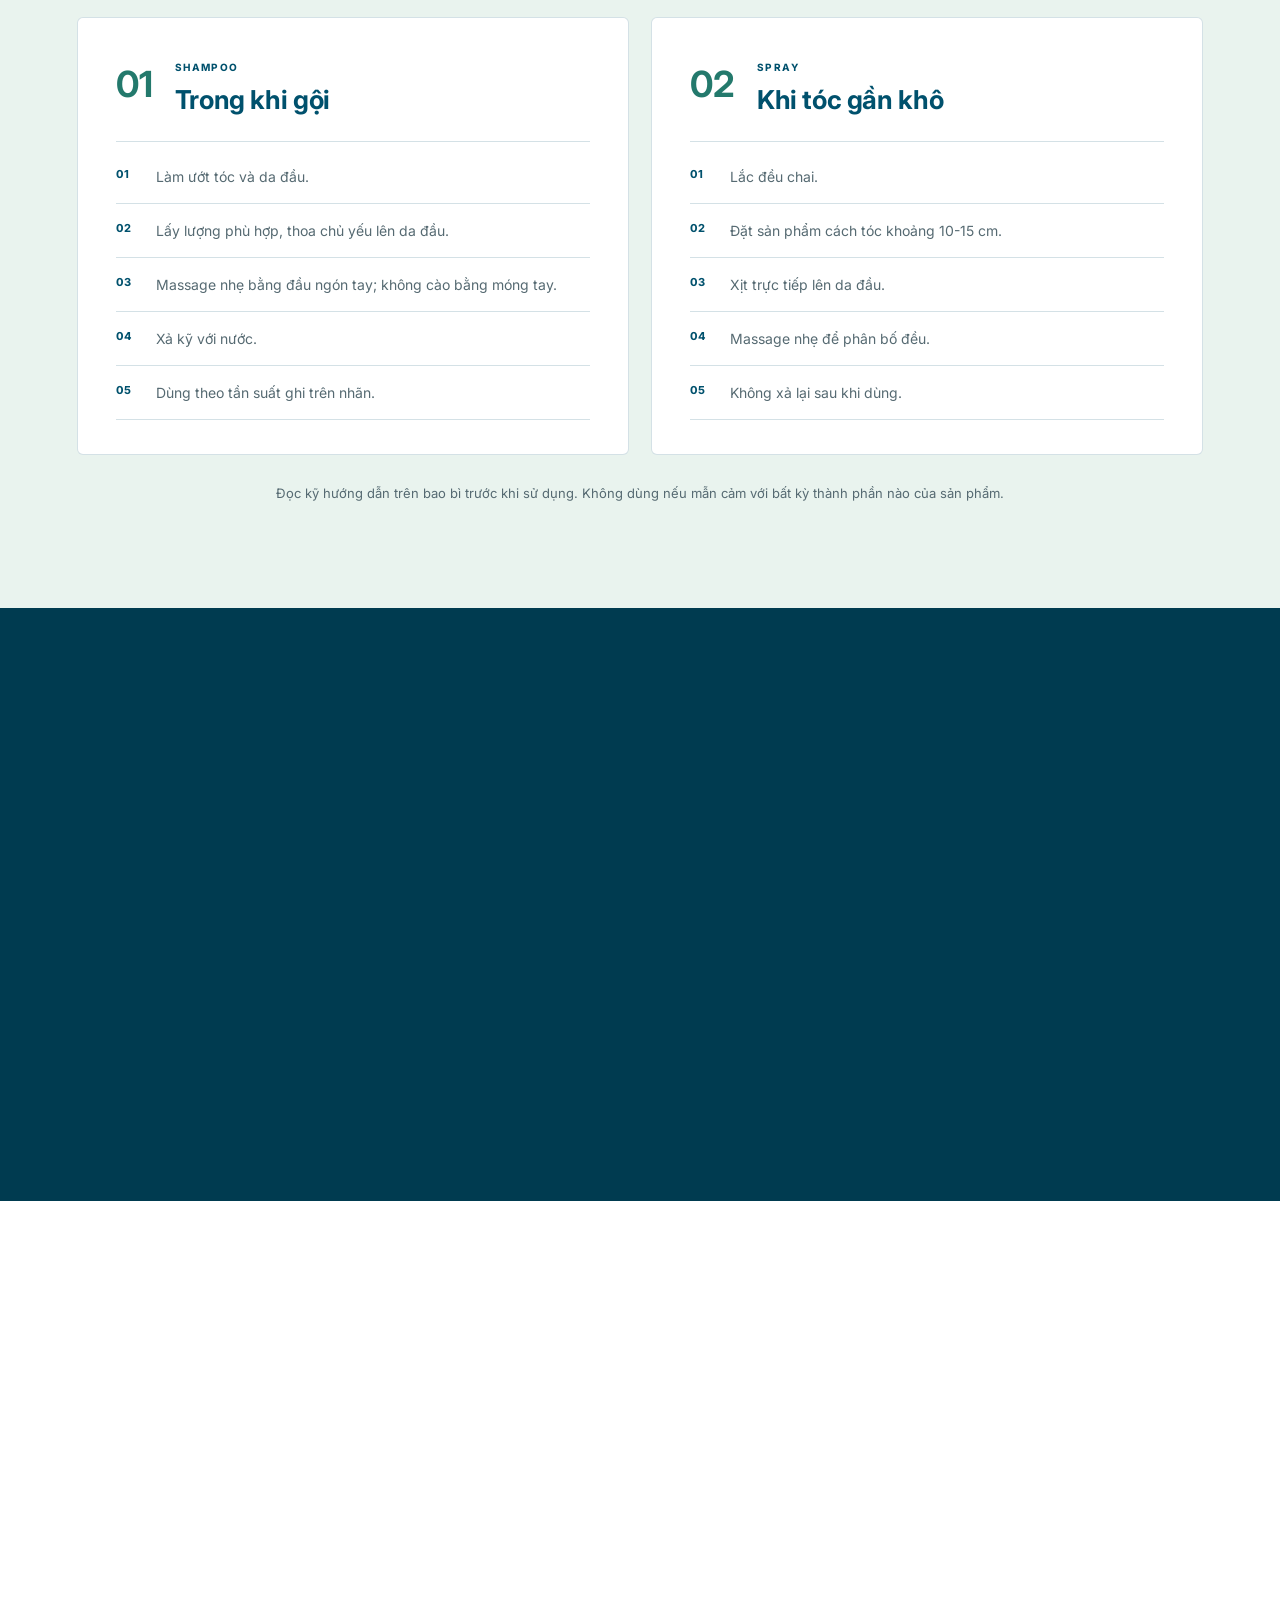
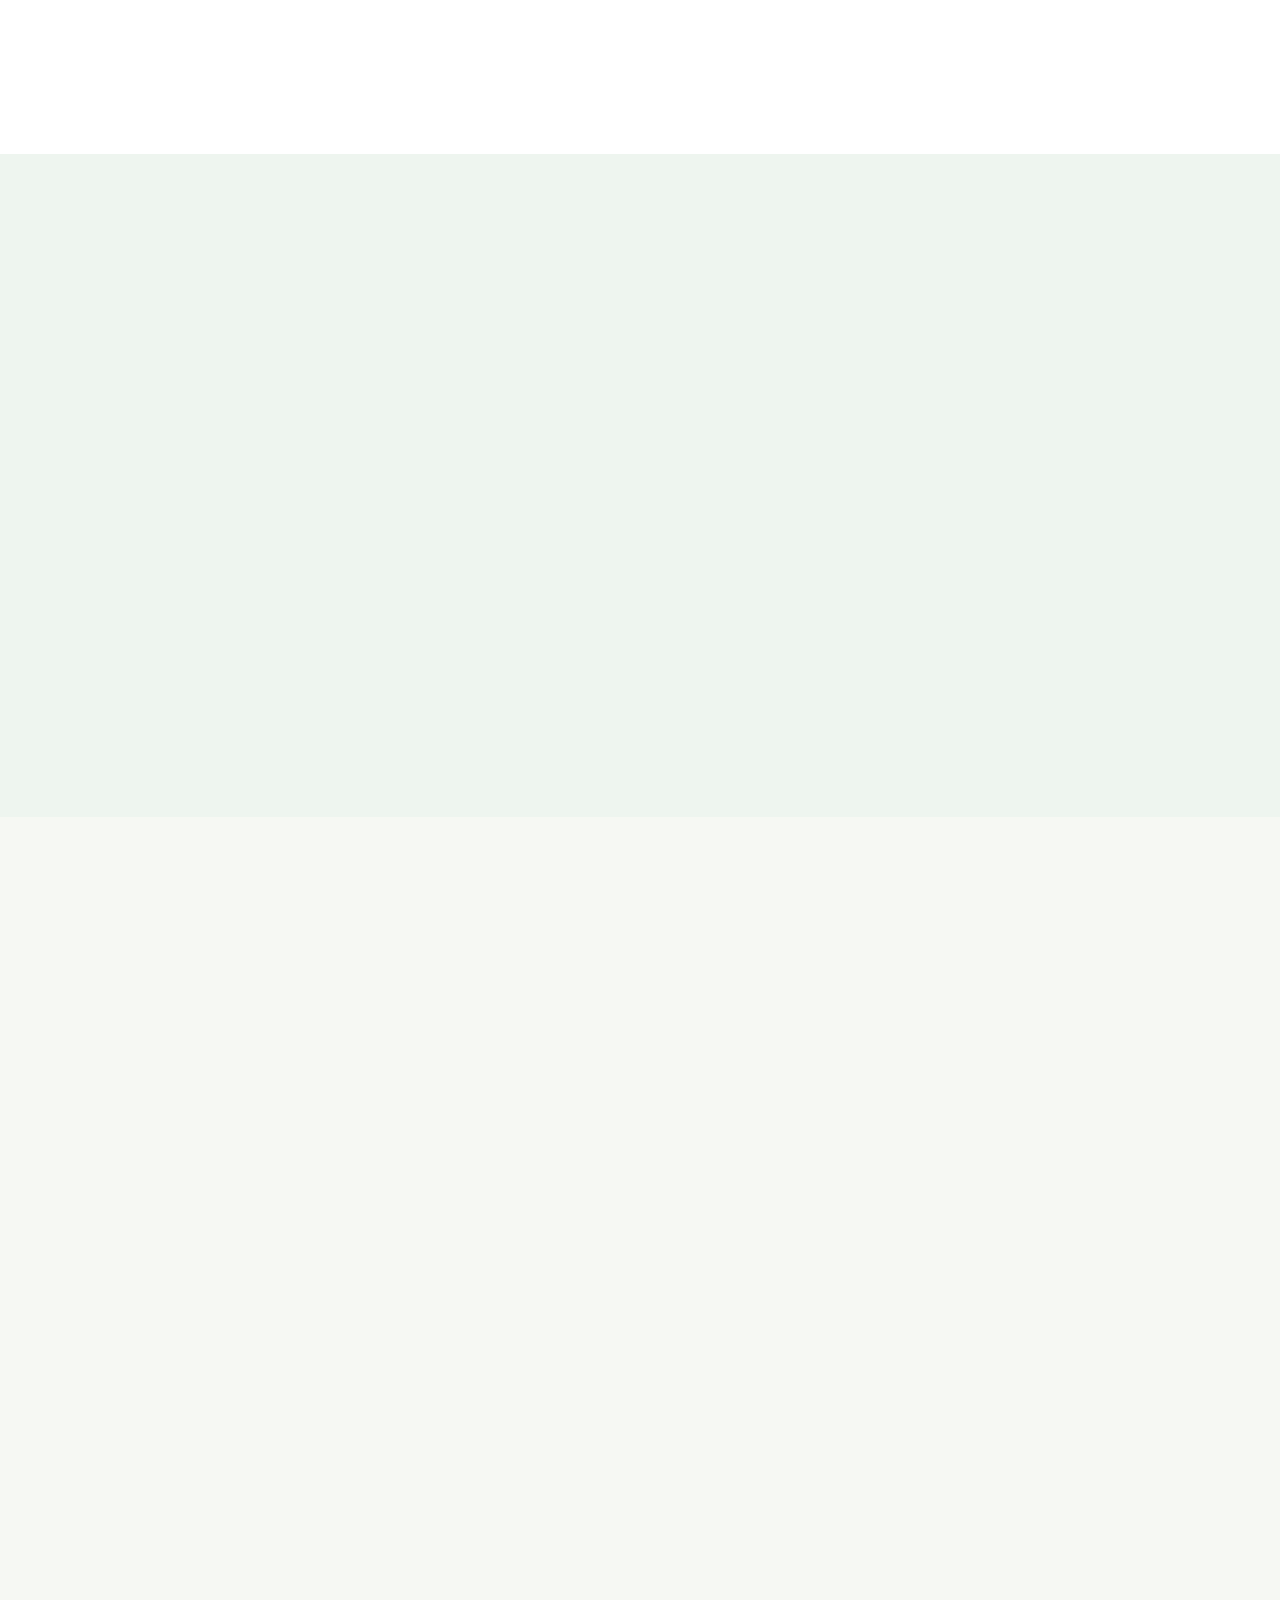
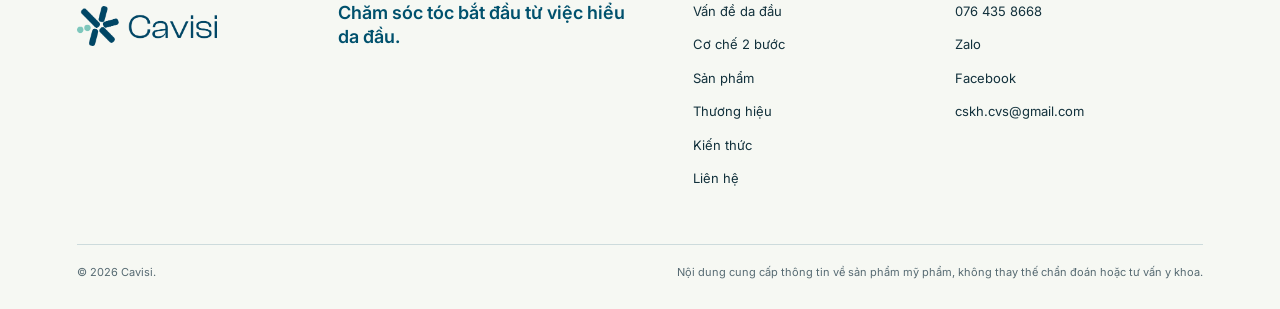
==== commit a3dcf3ba: "feat: publish Cavisi scalp knowledge hub" ====
--- a/_web/index.html
+++ b/_web/index.html
@@ -149,6 +149,7 @@
       <a href="co-che/">Cơ chế 2 bước</a>
       <a href="san-pham/">Sản phẩm</a>
       <a href="thuong-hieu/">Thương hiệu</a>
+      <a href="kien-thuc/">Kiến thức</a>
       <a href="lien-he/">Liên hệ</a>
     </nav>
     <a class="header-link" href="lien-he/">Tư vấn ngay <span aria-hidden="true">↗</span></a>
@@ -582,7 +583,7 @@
   </main>
 
   <footer class="site-footer">
-    <div class="footer-main"><a class="footer-brand" href="#top"><img src="assets/logo-primary.webp" alt="Cavisi" width="126" height="36" loading="lazy" decoding="async"></a><p>Chăm sóc tóc bắt đầu từ việc hiểu da đầu.</p><div class="footer-links"><a href="#van-de-da-dau">Vấn đề da đầu</a><a href="co-che/">Cơ chế 2 bước</a><a href="san-pham/">Sản phẩm</a><a href="thuong-hieu/">Thương hiệu</a><a href="lien-he/">Liên hệ</a></div><address><a href="tel:0764358668">076 435 8668</a><a href="https://zalo.me/0764358668" target="_blank" rel="noopener noreferrer">Zalo</a><a href="https://www.facebook.com/cavisi.vn/" target="_blank" rel="noopener noreferrer">Facebook</a><a href="mailto:cskh.cvs@gmail.com">cskh.cvs@gmail.com</a></address></div>
+    <div class="footer-main"><a class="footer-brand" href="#top"><img src="assets/logo-primary.webp" alt="Cavisi" width="126" height="36" loading="lazy" decoding="async"></a><p>Chăm sóc tóc bắt đầu từ việc hiểu da đầu.</p><div class="footer-links"><a href="#van-de-da-dau">Vấn đề da đầu</a><a href="co-che/">Cơ chế 2 bước</a><a href="san-pham/">Sản phẩm</a><a href="thuong-hieu/">Thương hiệu</a><a href="kien-thuc/">Kiến thức</a><a href="lien-he/">Liên hệ</a></div><address><a href="tel:0764358668">076 435 8668</a><a href="https://zalo.me/0764358668" target="_blank" rel="noopener noreferrer">Zalo</a><a href="https://www.facebook.com/cavisi.vn/" target="_blank" rel="noopener noreferrer">Facebook</a><a href="mailto:cskh.cvs@gmail.com">cskh.cvs@gmail.com</a></address></div>
     <div class="footer-bottom"><span>© 2026 Cavisi.</span><span>Nội dung cung cấp thông tin về sản phẩm mỹ phẩm, không thay thế chẩn đoán hoặc tư vấn y khoa.</span></div>
   </footer>
 
--- a/_web/styles.css
+++ b/_web/styles.css
@@ -803,4 +803,114 @@
   to{transform:scale(1);opacity:1}
 }
 
-
+/* Knowledge hub and editorial article */
+.knowledge-hero{padding-top:calc(var(--header) + 58px);background:radial-gradient(circle at 78% 22%,rgba(91,200,181,.22),transparent 28%),linear-gradient(145deg,#f6f8f3 0%,#edf5ef 100%)}
+.knowledge-hero-grid{display:grid;grid-template-columns:minmax(0,1.25fr) minmax(280px,.75fr);gap:clamp(44px,8vw,120px);align-items:end;max-width:1240px;margin:auto}
+.knowledge-hero h1{max-width:760px;margin-bottom:0;font-size:clamp(44px,6.6vw,88px);letter-spacing:-.045em}
+.knowledge-hero-note{border-left:1px solid var(--line);padding:14px 0 14px 30px}
+.knowledge-hero-note p{font-size:17px;color:var(--ink)}
+.knowledge-hero-note span{display:block;color:var(--muted);font-size:12px;text-transform:uppercase;letter-spacing:.08em;font-weight:700}
+.featured-reading{background:var(--white)}
+.featured-article{display:grid;grid-template-columns:minmax(0,1.08fr) minmax(320px,.92fr);max-width:1240px;margin:auto;border:1px solid var(--line);background:var(--paper)}
+.featured-article-media{position:relative;min-height:520px;overflow:hidden;background:var(--mist)}
+.featured-article-media img{width:100%;height:100%;object-fit:cover;transition:transform .65s cubic-bezier(.2,1,.3,1)}
+.featured-article-media:hover img{transform:scale(1.025)}
+.featured-article-media>span{position:absolute;left:24px;bottom:24px;background:var(--deep);color:#fff;padding:8px 13px;font-size:11px;font-weight:750;letter-spacing:.08em;text-transform:uppercase}
+.featured-article-copy{padding:clamp(32px,5vw,72px);display:flex;flex-direction:column;justify-content:center}
+.article-meta,.article-byline{display:flex;flex-wrap:wrap;gap:8px 22px;color:var(--muted);font-size:12px;font-weight:650;text-transform:uppercase;letter-spacing:.06em}
+.article-meta span:before,.article-byline span+span:before{content:"";display:inline-block;width:4px;height:4px;border-radius:50%;background:var(--aqua);vertical-align:middle;margin-right:22px}
+.featured-article-copy h2{font-size:clamp(28px,3.5vw,46px);margin:20px 0}
+.featured-reading .section-intro h2{min-width:0;overflow-wrap:anywhere}
+.featured-article-copy h2 a:hover{color:var(--blue)}
+.featured-article-copy .text-link{margin-top:14px;align-self:flex-start}
+.knowledge-principles{background:var(--mist)}
+.knowledge-principle-grid{display:grid;grid-template-columns:repeat(3,1fr);max-width:1240px;margin:48px auto 0;border-top:1px solid var(--line);border-bottom:1px solid var(--line)}
+.knowledge-principle-grid article{padding:38px 34px 30px;border-right:1px solid var(--line)}
+.knowledge-principle-grid article:last-child{border-right:0}
+.knowledge-principle-grid span{color:var(--aqua-text);font-weight:750;font-size:13px}
+.knowledge-principle-grid h3{margin:44px 0 10px}
+
+.article-hero{padding-top:calc(var(--header) + 48px);background:linear-gradient(155deg,var(--paper) 58%,var(--mist))}
+.article-heading{max-width:980px;margin:0 auto 50px;text-align:center}
+.article-heading .eyebrow{justify-content:center}
+.article-heading h1{font-size:clamp(40px,6vw,76px);letter-spacing:-.04em;margin:20px auto 26px;max-width:960px;text-wrap:balance}
+.article-deck{max-width:820px;margin:0 auto 28px;font-size:clamp(17px,2vw,21px);color:var(--ink);line-height:1.65}
+.article-byline{justify-content:center}
+.article-cover{max-width:1120px;margin:0 auto}
+.article-cover img{width:100%;max-height:700px;object-fit:cover}
+.article-cover figcaption{margin-top:10px;color:var(--muted);font-size:12px}
+.article-layout{display:grid;grid-template-columns:220px minmax(0,740px);justify-content:center;gap:clamp(44px,7vw,100px);align-items:start;background:#fff}
+.article-toc{position:sticky;top:calc(var(--header) + 28px);display:flex;flex-direction:column;border-top:3px solid var(--blue);padding-top:16px}
+.article-toc p{font-size:12px;font-weight:800;color:var(--blue);text-transform:uppercase;letter-spacing:.09em;margin-bottom:12px}
+.article-toc a{padding:9px 0;color:var(--muted);font-size:13px;border-bottom:1px solid var(--line)}
+.article-toc a:hover{color:var(--blue)}
+.article-content{min-width:0}
+.article-content>section{margin:0 0 72px;scroll-margin-top:calc(var(--header) + 30px)}
+.article-content h2{font-size:clamp(27px,3.5vw,39px);margin-bottom:20px}
+.article-content h3{font-size:19px}
+.article-content p,.article-content li{font-size:17px;line-height:1.78}
+.article-content strong{color:var(--ink)}
+.article-content a:not(.article-product-grid a){color:var(--blue);text-decoration:underline;text-decoration-color:rgba(0,81,109,.35);text-underline-offset:3px}
+.article-label{margin-bottom:12px!important;color:var(--aqua-text)!important;font-size:12px!important;font-weight:800;text-transform:uppercase;letter-spacing:.09em}
+.article-answer{padding:36px 40px;background:var(--deep);color:#fff}
+.article-answer .article-label{color:#8fe2d2!important}
+.article-answer h2,.article-answer p{color:#fff}
+.article-answer p:last-child{margin-bottom:0;color:rgba(255,255,255,.82)}
+.evidence-note{margin:34px 0;padding:24px 28px;border-left:4px solid var(--aqua);background:var(--mist)}
+.evidence-note strong{display:block;margin-bottom:8px;color:var(--blue);font-size:14px;text-transform:uppercase;letter-spacing:.05em}
+.evidence-note p{margin-bottom:0;font-size:15px}
+.care-steps{list-style:none;padding:0;margin:30px 0 0;border-top:1px solid var(--line)}
+.care-steps li{display:grid;grid-template-columns:52px 1fr;gap:18px;padding:25px 0;border-bottom:1px solid var(--line)}
+.care-steps>li>span{font-size:13px;font-weight:800;color:var(--aqua-text)}
+.care-steps h3{margin:0 0 6px}
+.care-steps p{margin:0;font-size:16px}
+.product-context{padding:38px 40px;background:var(--paper);border:1px solid var(--line)}
+.article-product-grid{display:grid;grid-template-columns:1fr 1fr;gap:14px;margin:28px 0 22px}
+.article-product-grid>a{display:flex;flex-direction:column;min-height:250px;padding:25px;background:#fff;border:1px solid var(--line);transition:transform .25s,border-color .25s}
+.article-product-grid>a:hover{transform:translateY(-3px);border-color:var(--aqua)}
+.article-product-grid span{font-size:11px;font-weight:800;color:var(--aqua-text);text-transform:uppercase;letter-spacing:.07em}
+.article-product-grid strong{font-size:21px;margin:25px 0 8px}
+.article-product-grid p{font-size:14px;margin-bottom:22px}
+.article-product-grid b{margin-top:auto;color:var(--blue);font-size:13px}
+.article-related{font-size:14px!important;margin-bottom:0}
+.article-references{padding-top:36px;border-top:1px solid var(--line)}
+.article-references ol{padding-left:22px}
+.article-references li{padding:0 0 16px 8px;font-size:14px;overflow-wrap:anywhere}
+.source-date{font-size:13px!important}
+.article-disclaimer{margin-top:30px;padding:24px;border:1px solid var(--line);color:var(--muted);font-size:14px}
+
+@media(max-width:800px){
+  .knowledge-hero{padding-top:calc(var(--header) + 30px)}
+  .knowledge-hero-grid,.featured-article,.article-layout{grid-template-columns:1fr}
+  .featured-reading .section-intro.compact{grid-template-columns:minmax(0,1fr)}
+  .featured-reading .section-intro h2{width:100%;max-width:100%;text-wrap:wrap}
+  .knowledge-hero-note{padding-left:20px}
+  .featured-article-media{min-height:390px}
+  .knowledge-principle-grid{grid-template-columns:1fr}
+  .knowledge-principle-grid article{border-right:0;border-bottom:1px solid var(--line);padding:26px 0}
+  .knowledge-principle-grid article:last-child{border-bottom:0}
+  .knowledge-principle-grid h3{margin:16px 0 6px}
+  .article-heading{text-align:left}
+  .article-heading .eyebrow,.article-byline{justify-content:flex-start}
+  .article-hero{padding-top:calc(var(--header) + 30px)}
+  .article-cover{margin-inline:-20px}
+  .article-cover figcaption{padding:0 20px}
+  .article-layout{gap:40px}
+  .article-toc{position:static;top:auto}
+  .article-content>section{margin-bottom:56px}
+}
+
+@media(max-width:520px){
+  .knowledge-hero h1{font-size:40px}
+  .featured-article-media{min-height:300px}
+  .featured-article-copy{padding:28px 22px}
+  .article-heading h1{font-size:36px}
+  .article-deck,.article-content p,.article-content li{font-size:16px}
+  .article-byline{display:grid;gap:7px}
+  .article-byline span+span:before{display:none}
+  .article-answer,.product-context{padding:28px 22px;margin-inline:-4px}
+  .care-steps li{grid-template-columns:38px 1fr;gap:10px}
+  .article-product-grid{grid-template-columns:1fr}
+}
+
+
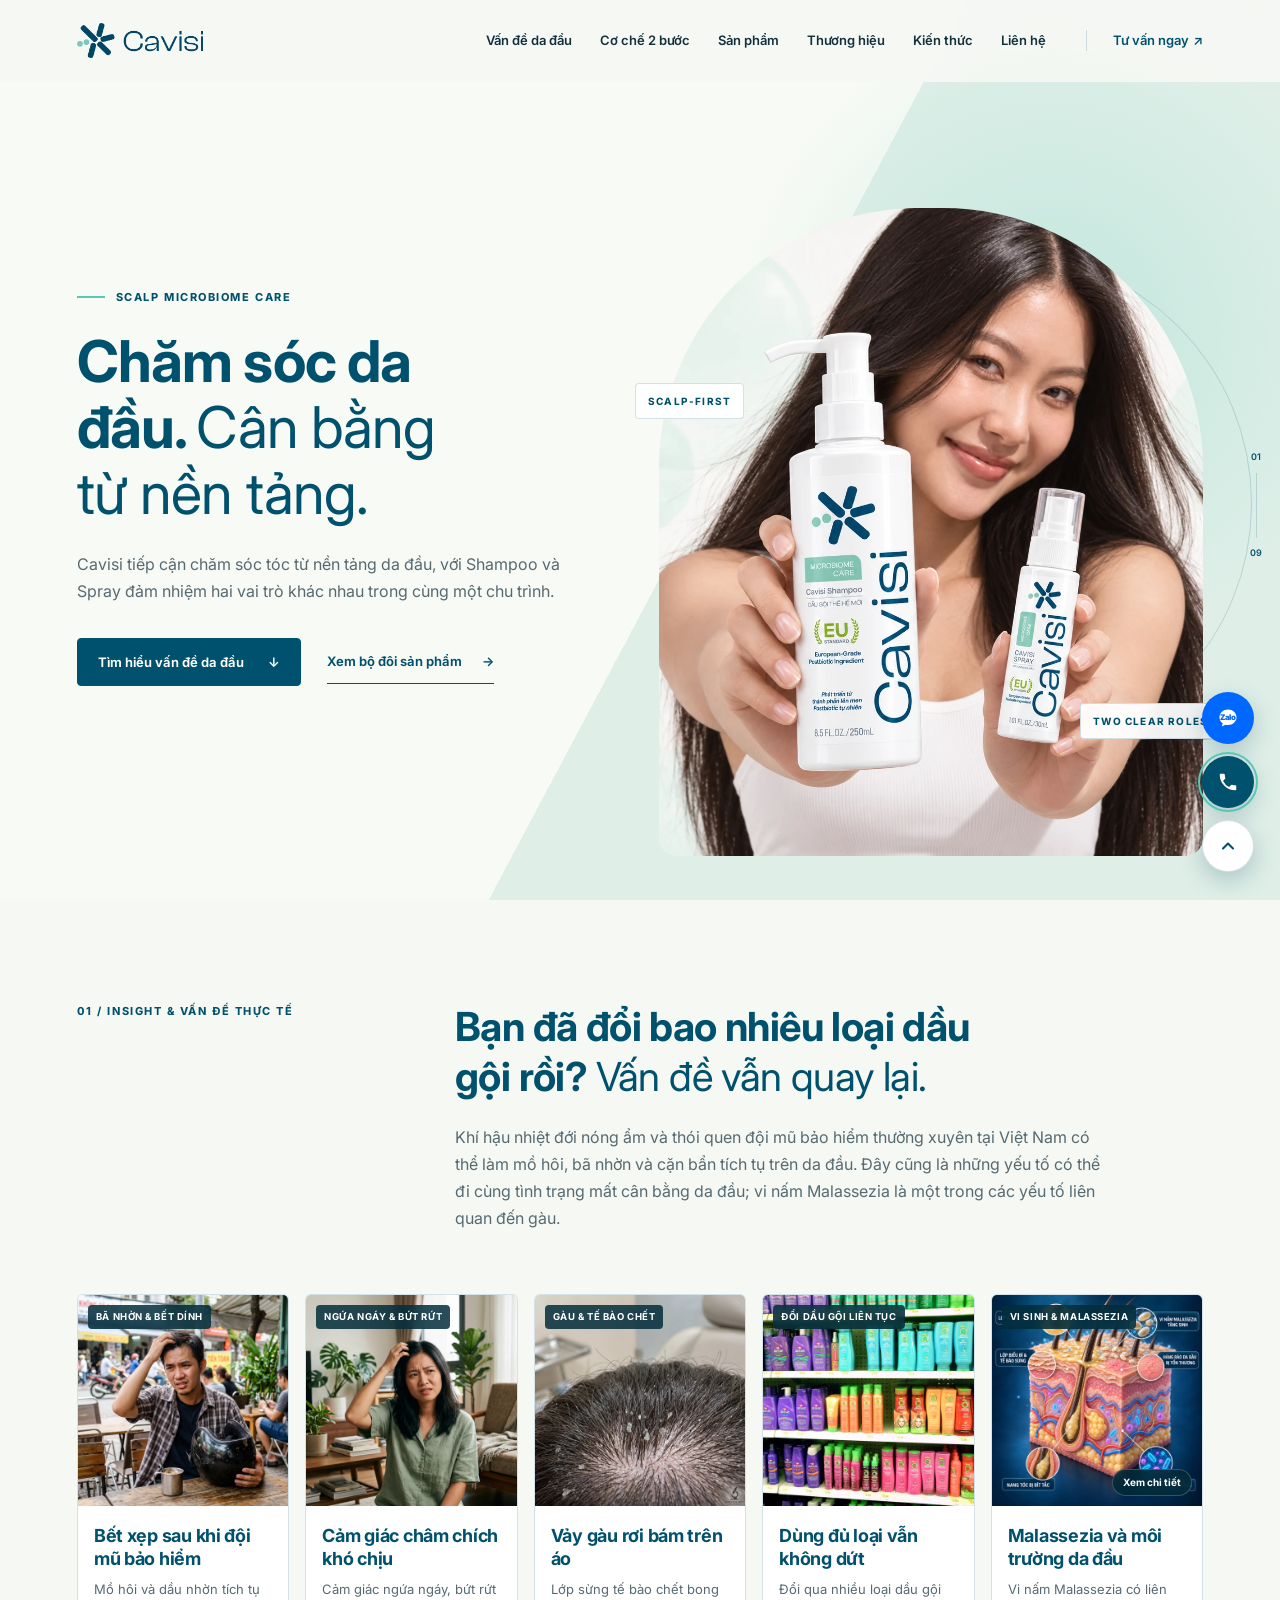
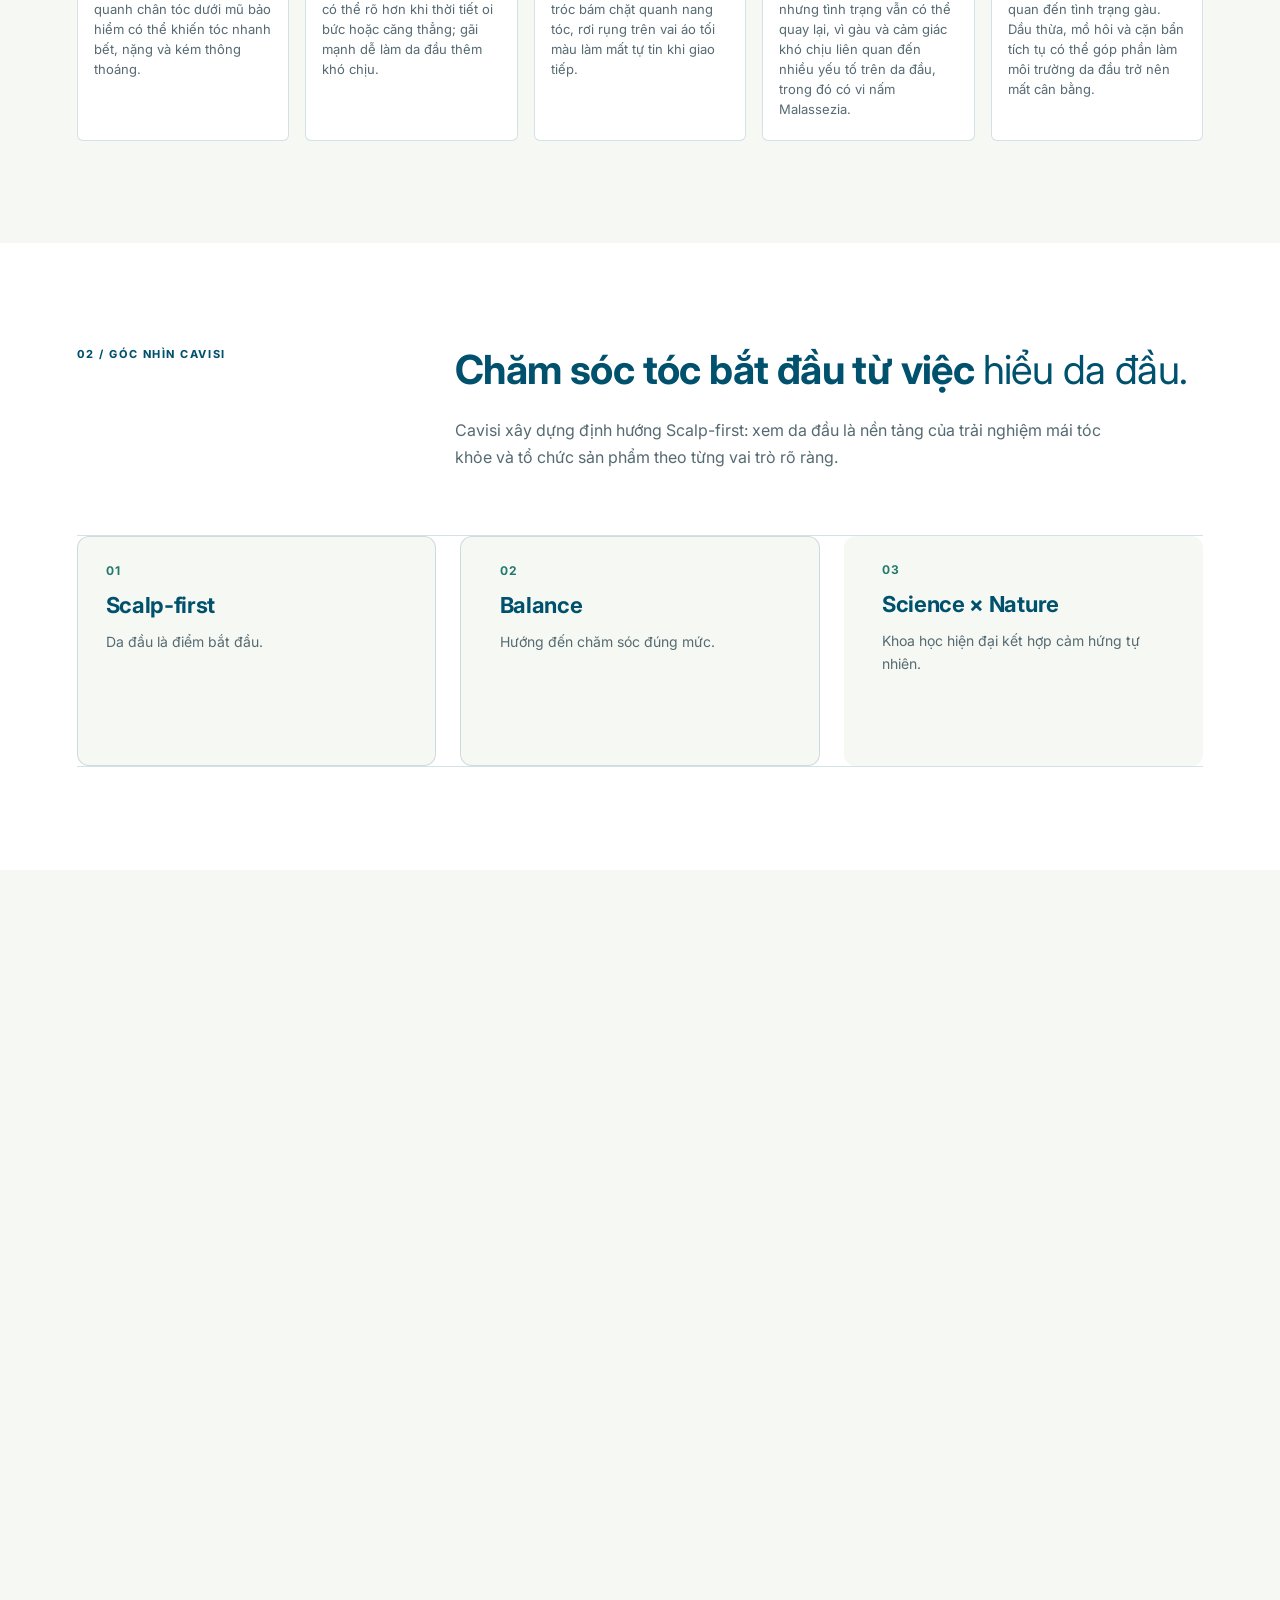
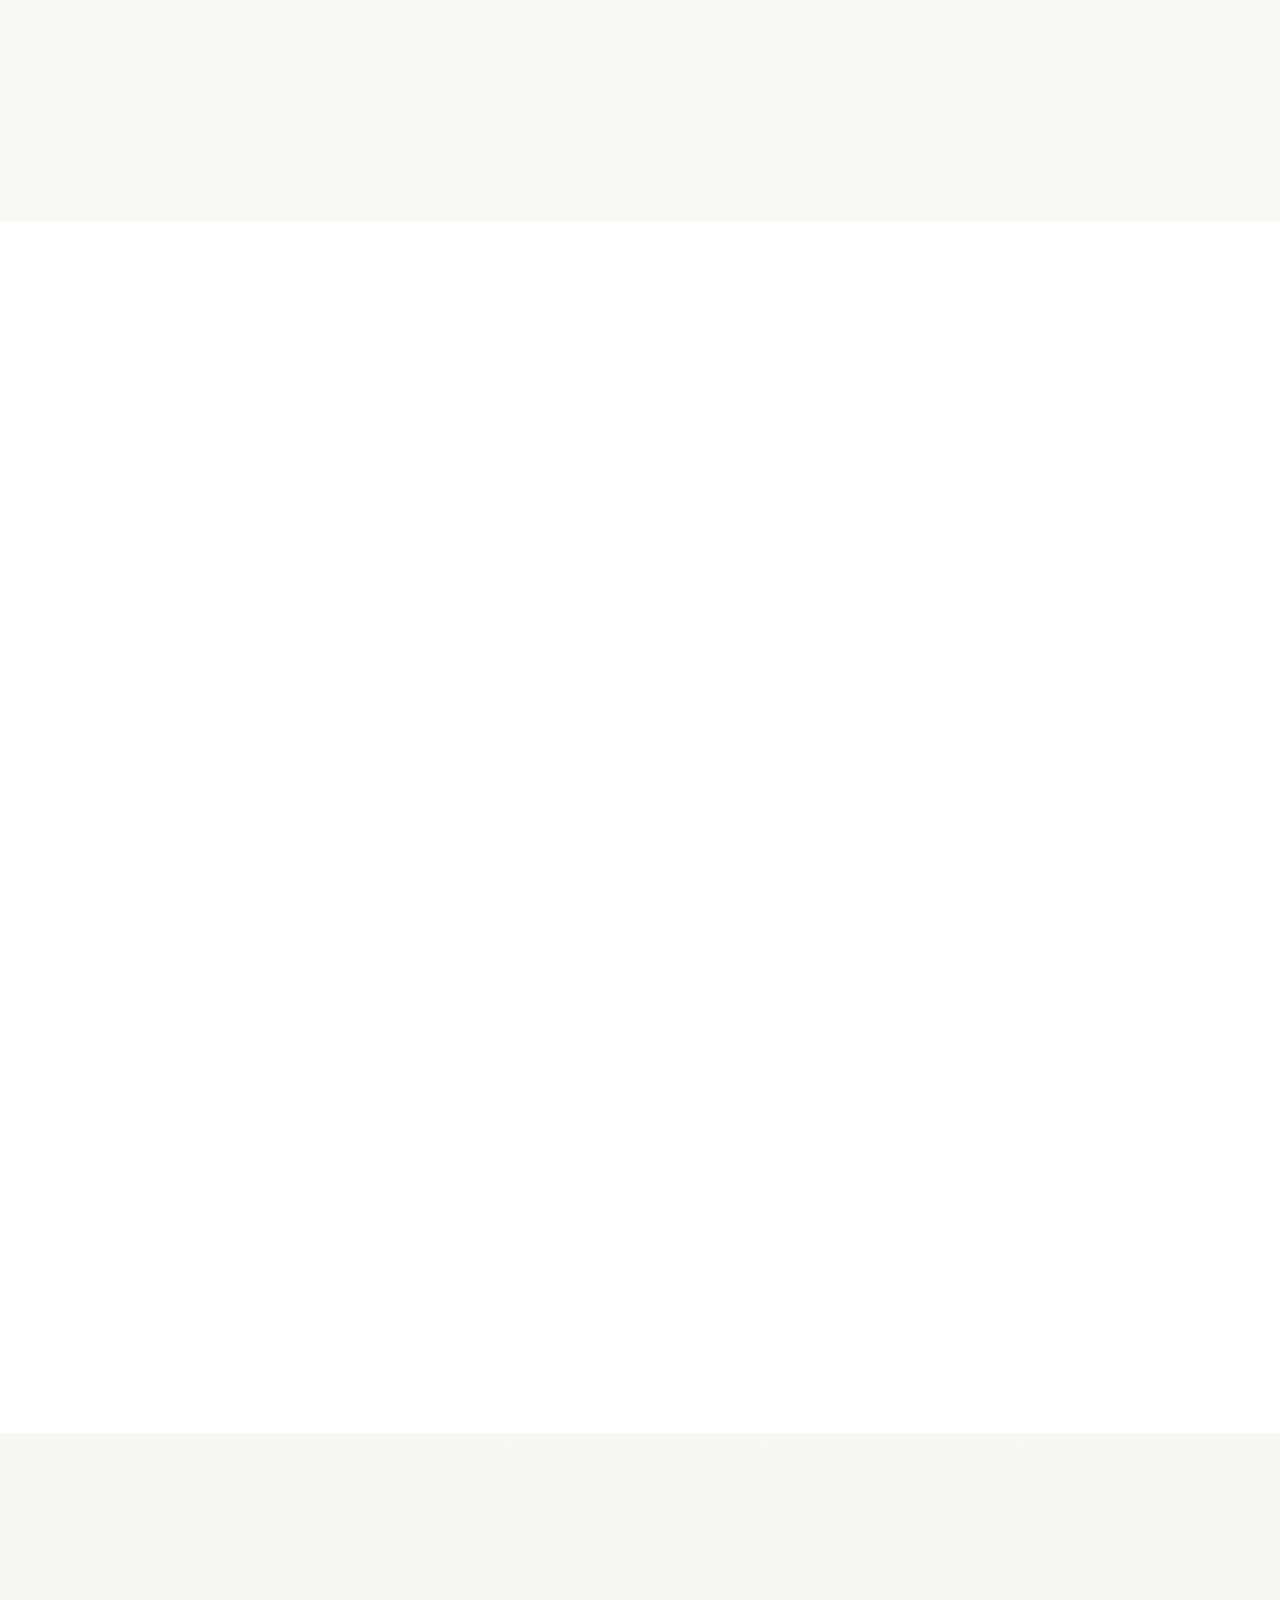
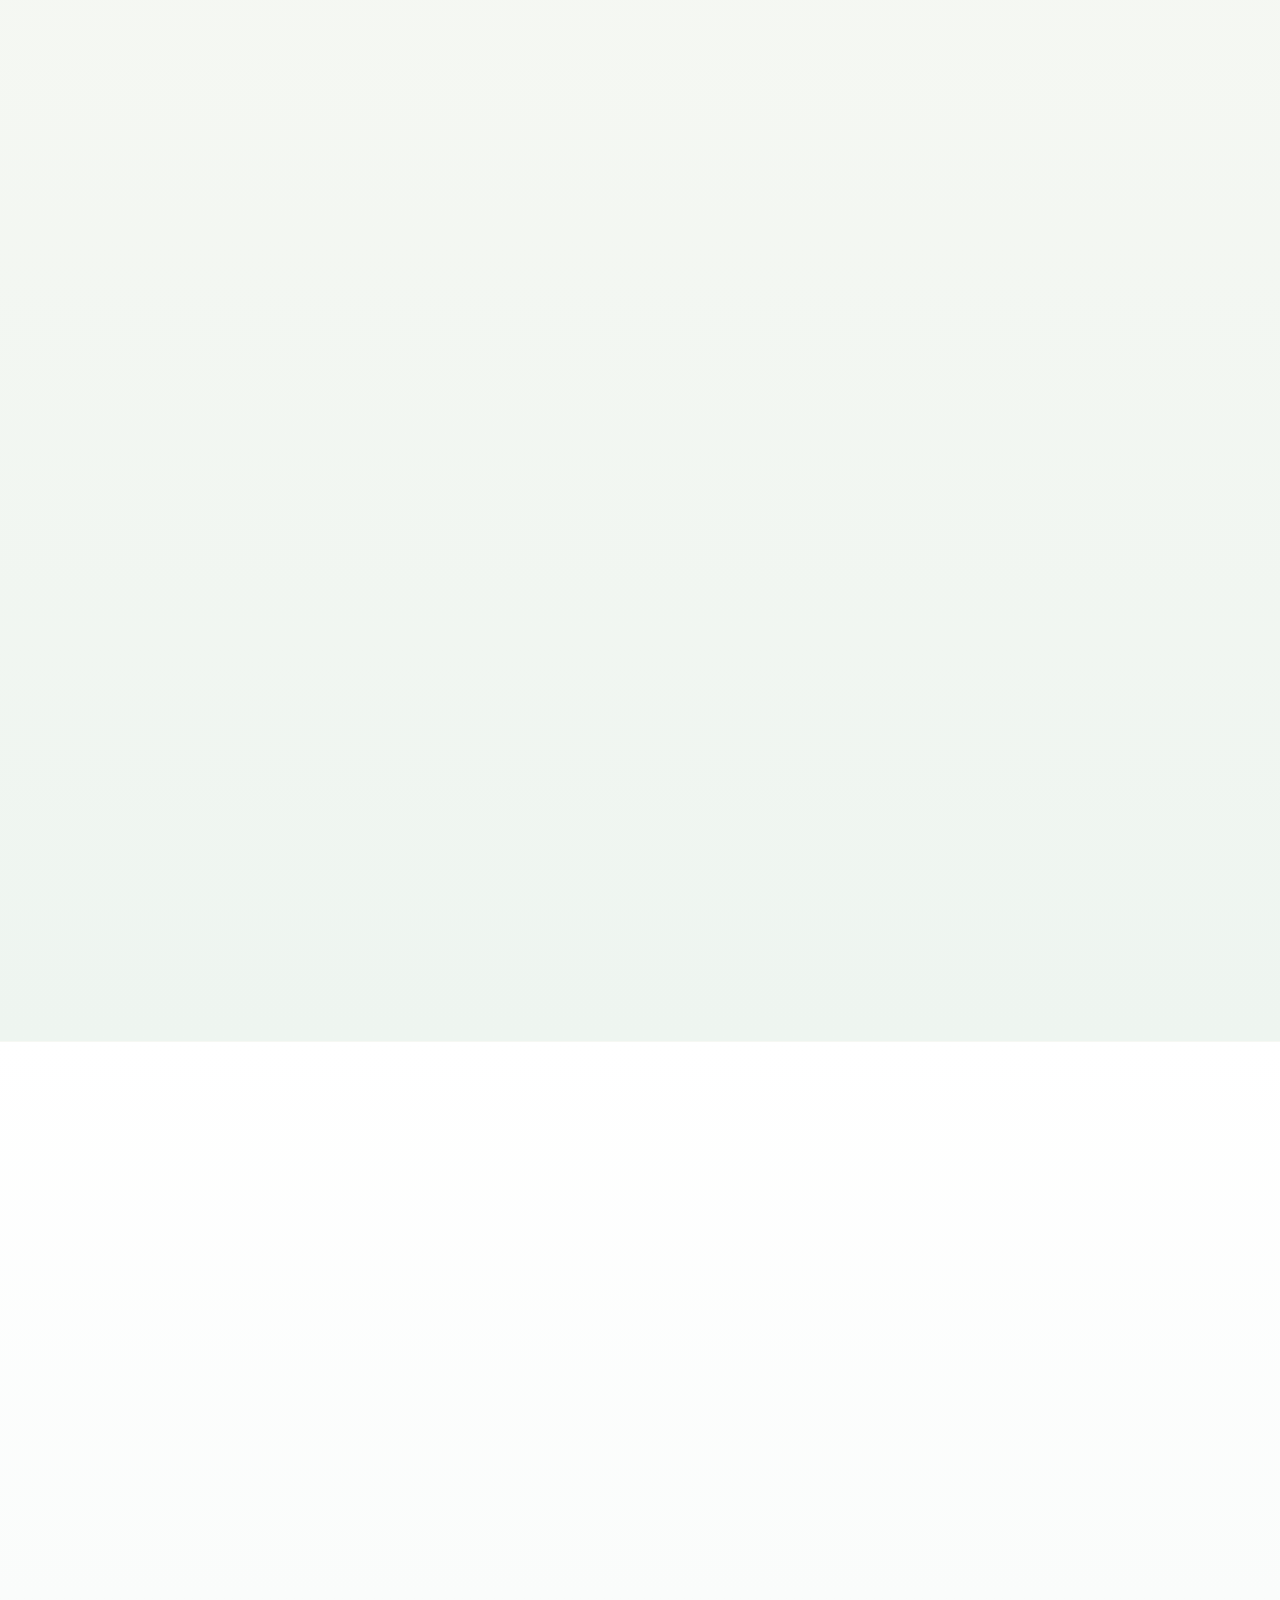
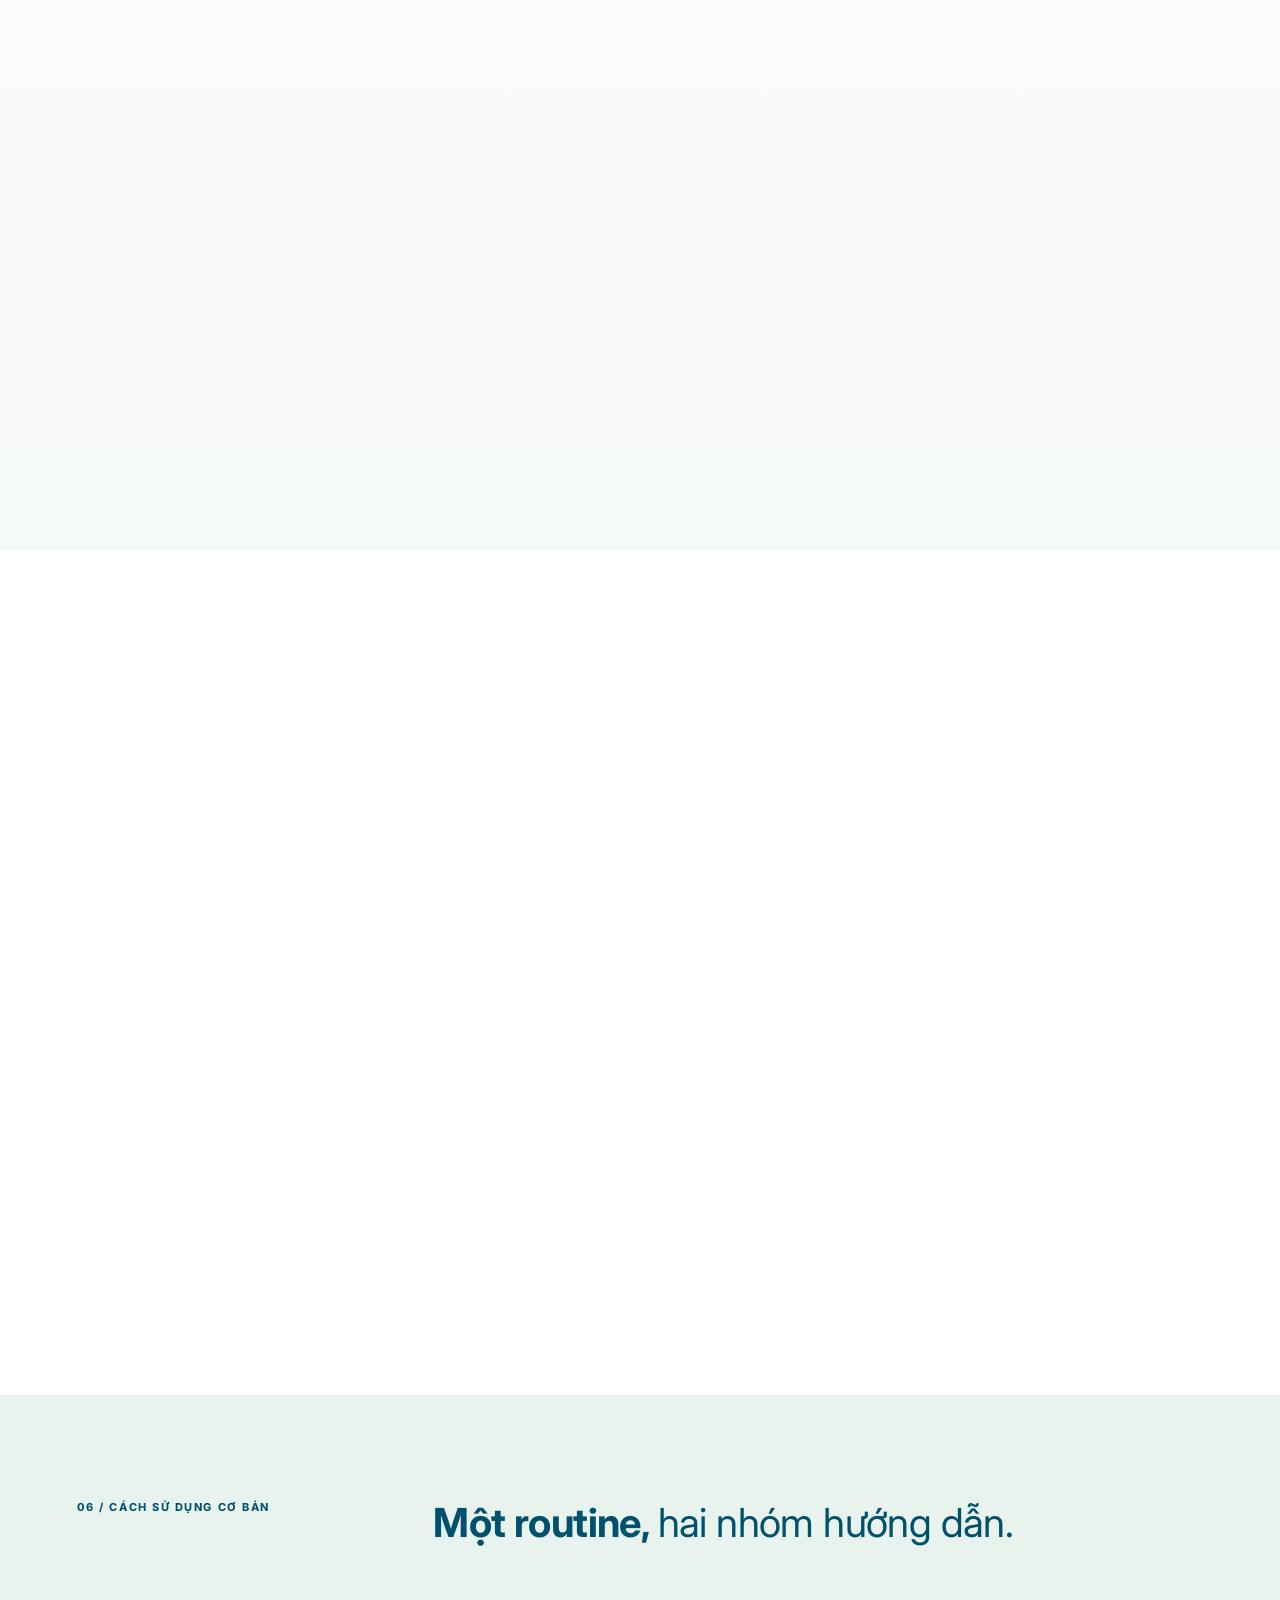
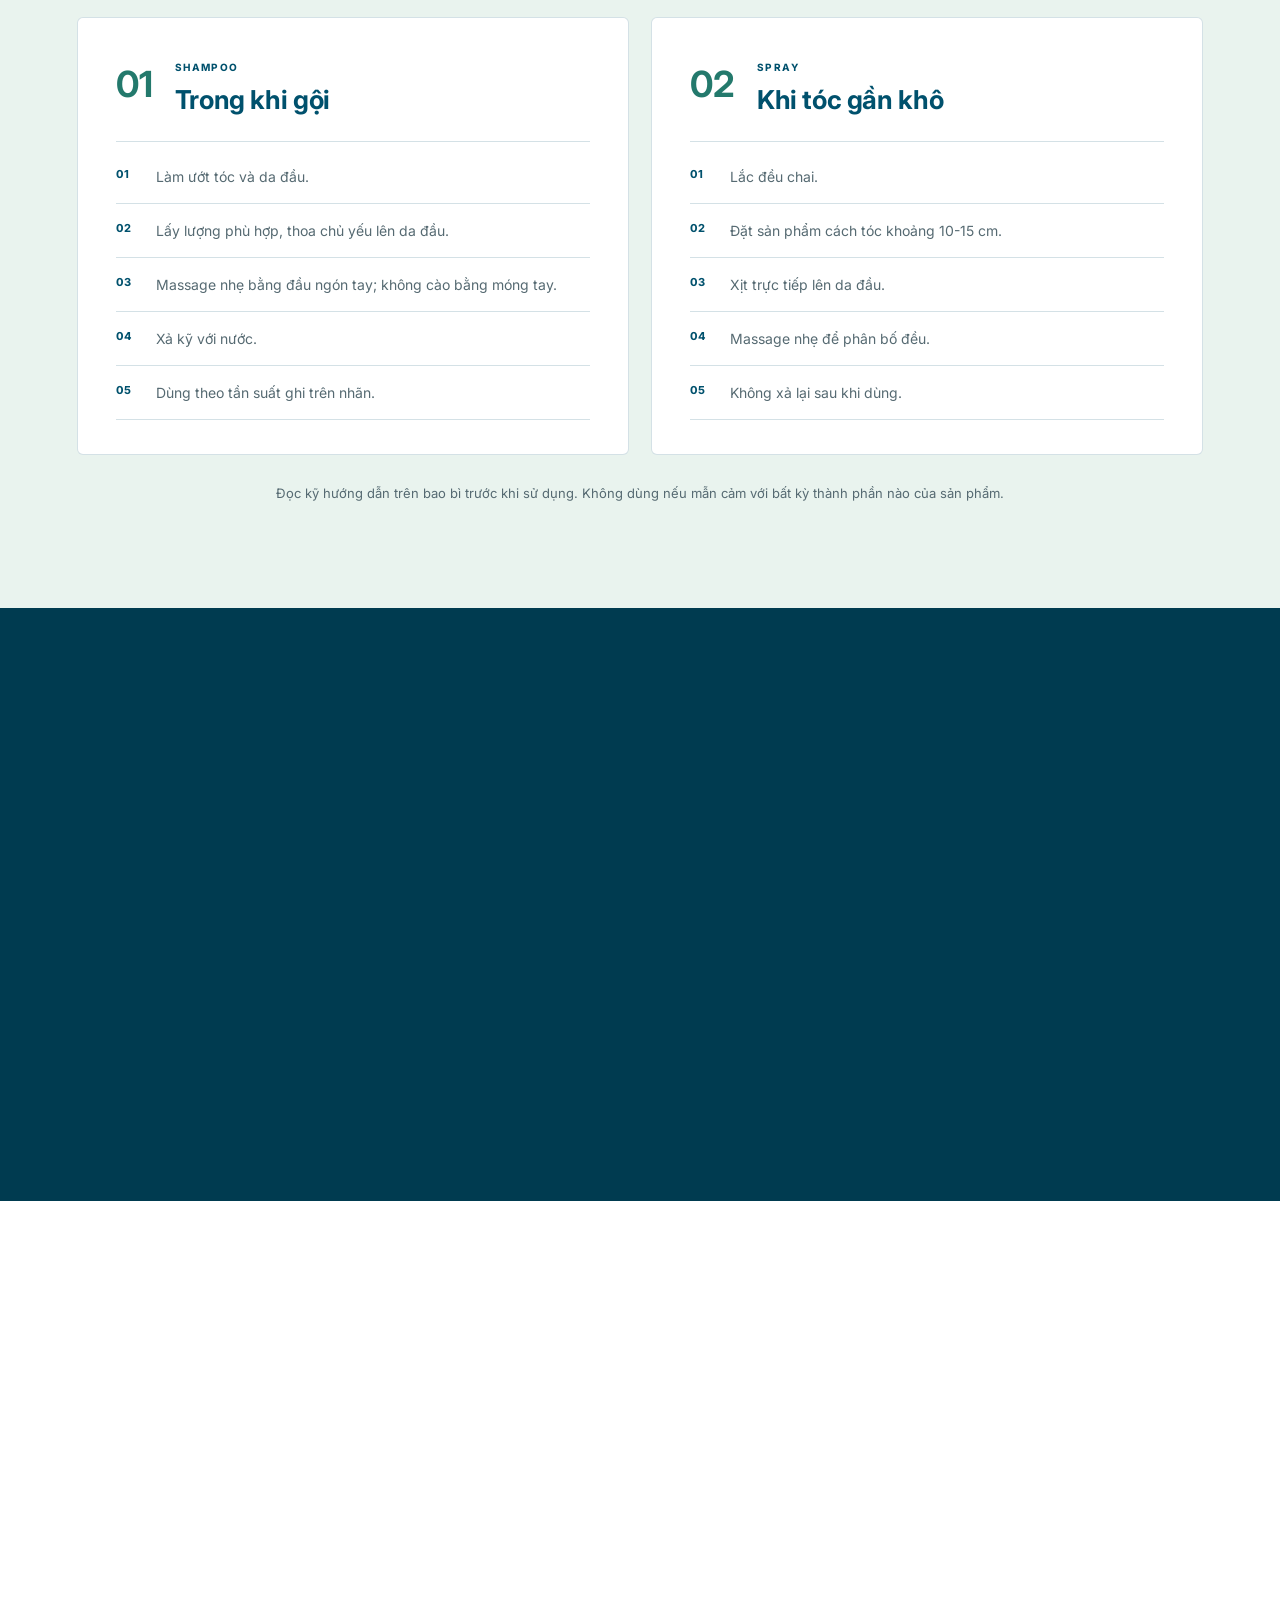
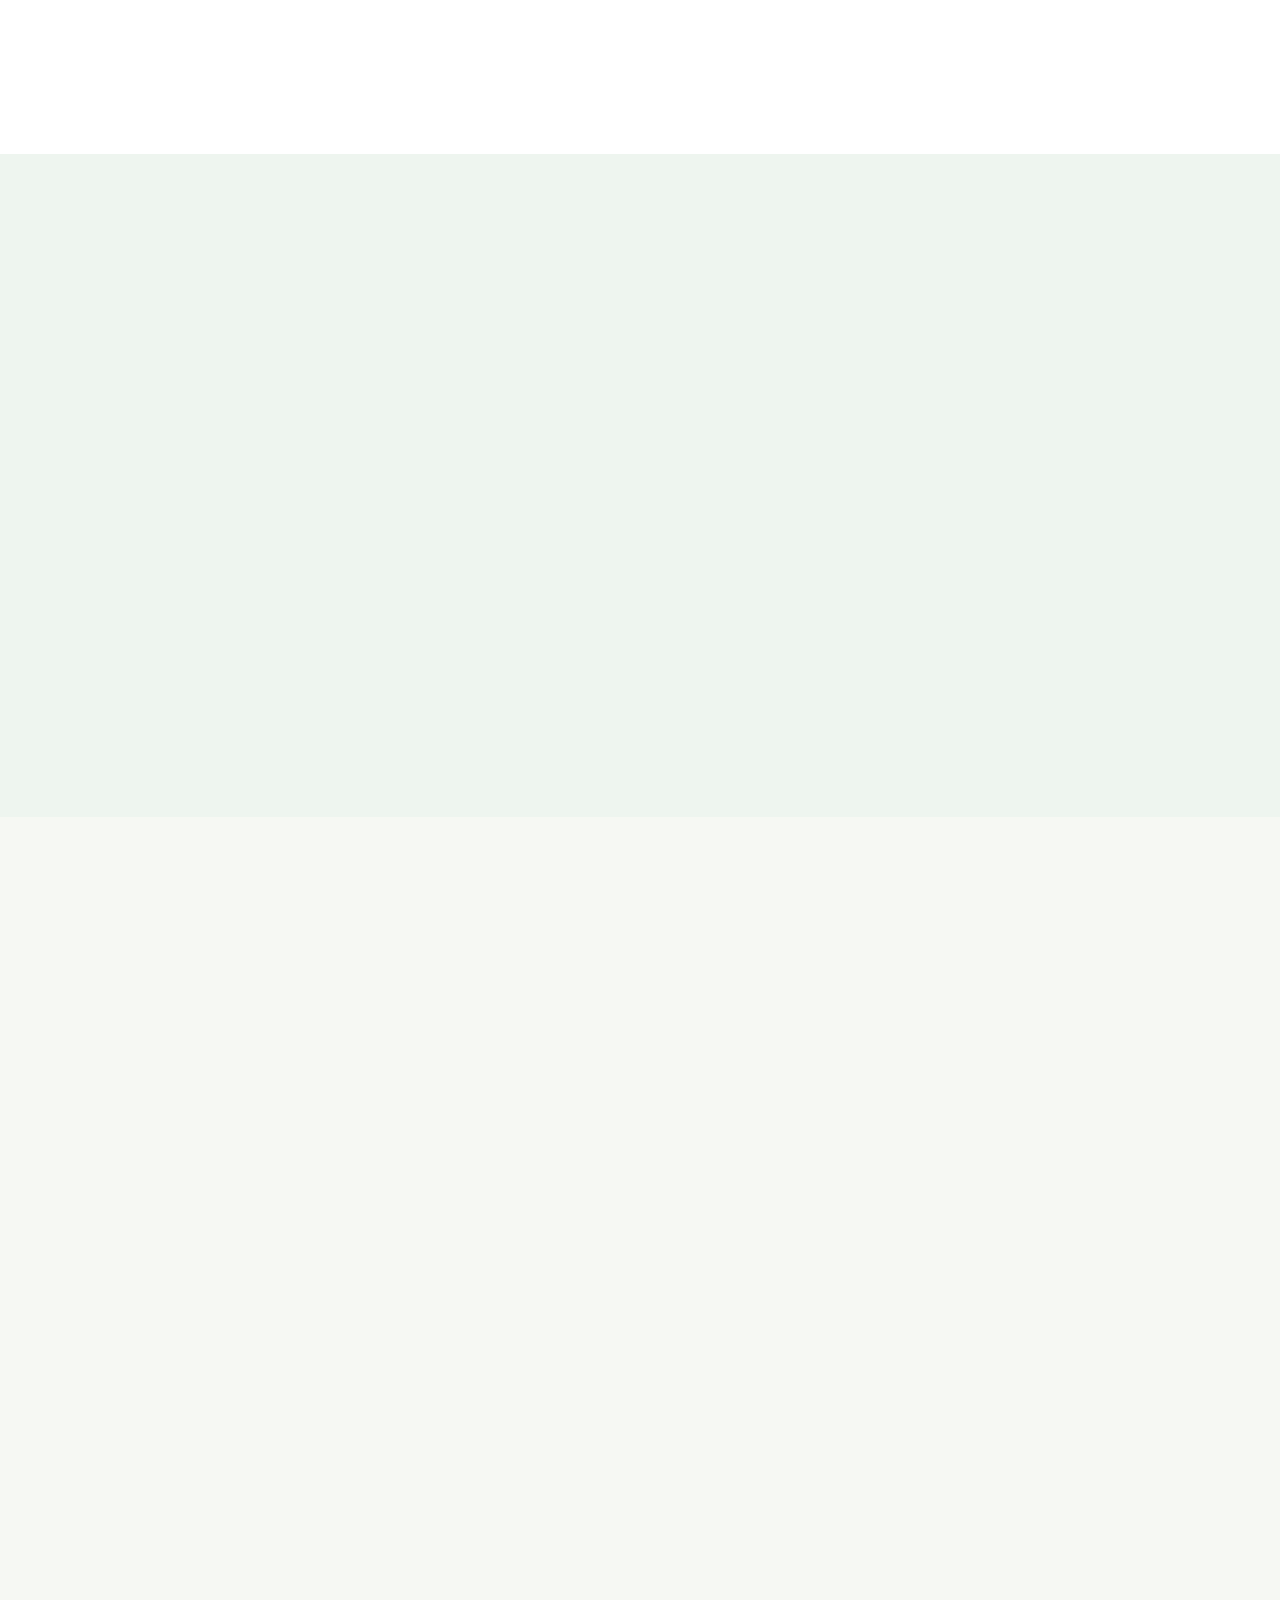
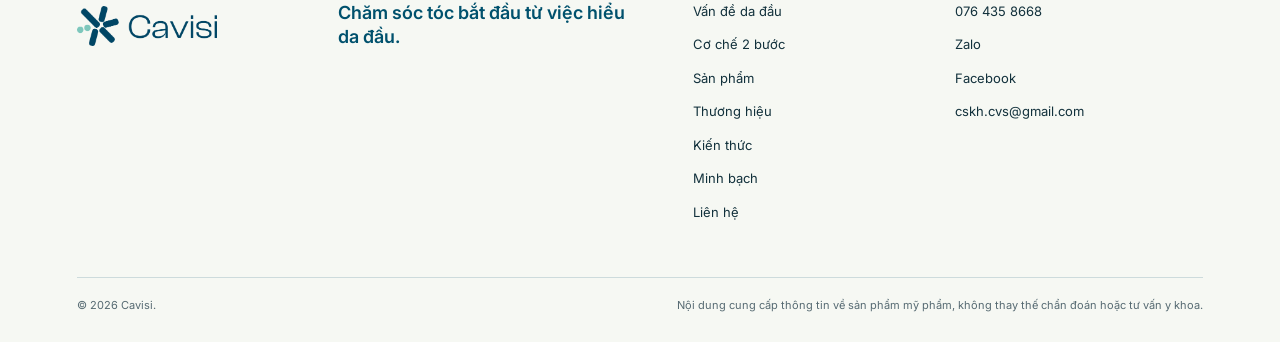
==== commit e557052c: "feat: add evidence page and dandruff guide" ====
--- a/_web/index.html
+++ b/_web/index.html
@@ -583,7 +583,7 @@
   </main>
 
   <footer class="site-footer">
-    <div class="footer-main"><a class="footer-brand" href="#top"><img src="assets/logo-primary.webp" alt="Cavisi" width="126" height="36" loading="lazy" decoding="async"></a><p>Chăm sóc tóc bắt đầu từ việc hiểu da đầu.</p><div class="footer-links"><a href="#van-de-da-dau">Vấn đề da đầu</a><a href="co-che/">Cơ chế 2 bước</a><a href="san-pham/">Sản phẩm</a><a href="thuong-hieu/">Thương hiệu</a><a href="kien-thuc/">Kiến thức</a><a href="lien-he/">Liên hệ</a></div><address><a href="tel:0764358668">076 435 8668</a><a href="https://zalo.me/0764358668" target="_blank" rel="noopener noreferrer">Zalo</a><a href="https://www.facebook.com/cavisi.vn/" target="_blank" rel="noopener noreferrer">Facebook</a><a href="mailto:cskh.cvs@gmail.com">cskh.cvs@gmail.com</a></address></div>
+    <div class="footer-main"><a class="footer-brand" href="#top"><img src="assets/logo-primary.webp" alt="Cavisi" width="126" height="36" loading="lazy" decoding="async"></a><p>Chăm sóc tóc bắt đầu từ việc hiểu da đầu.</p><div class="footer-links"><a href="#van-de-da-dau">Vấn đề da đầu</a><a href="co-che/">Cơ chế 2 bước</a><a href="san-pham/">Sản phẩm</a><a href="thuong-hieu/">Thương hiệu</a><a href="kien-thuc/">Kiến thức</a><a href="bang-chung/">Minh bạch</a><a href="lien-he/">Liên hệ</a></div><address><a href="tel:0764358668">076 435 8668</a><a href="https://zalo.me/0764358668" target="_blank" rel="noopener noreferrer">Zalo</a><a href="https://www.facebook.com/cavisi.vn/" target="_blank" rel="noopener noreferrer">Facebook</a><a href="mailto:cskh.cvs@gmail.com">cskh.cvs@gmail.com</a></address></div>
     <div class="footer-bottom"><span>© 2026 Cavisi.</span><span>Nội dung cung cấp thông tin về sản phẩm mỹ phẩm, không thay thế chẩn đoán hoặc tư vấn y khoa.</span></div>
   </footer>
 
--- a/_web/styles.css
+++ b/_web/styles.css
@@ -823,6 +823,15 @@
 .featured-reading .section-intro h2{min-width:0;overflow-wrap:anywhere}
 .featured-article-copy h2 a:hover{color:var(--blue)}
 .featured-article-copy .text-link{margin-top:14px;align-self:flex-start}
+.article-library{max-width:1240px;margin:28px auto 0}
+.article-card{display:grid;grid-template-columns:minmax(260px,.7fr) minmax(0,1.3fr);border:1px solid var(--line);background:#fff}
+.article-card-media{min-height:280px;overflow:hidden;background:var(--mist)}
+.article-card-media img{width:100%;height:100%;object-fit:cover;transition:transform .65s cubic-bezier(.2,1,.3,1)}
+.article-card-media:hover img{transform:scale(1.025)}
+.article-card>div{padding:clamp(26px,4vw,48px)}
+.article-card h3{font-size:clamp(24px,3vw,34px);margin:16px 0 12px}
+.article-card h3 a:hover{color:var(--blue)}
+.article-card .text-link{display:inline-block;margin-top:8px}
 .knowledge-principles{background:var(--mist)}
 .knowledge-principle-grid{display:grid;grid-template-columns:repeat(3,1fr);max-width:1240px;margin:48px auto 0;border-top:1px solid var(--line);border-bottom:1px solid var(--line)}
 .knowledge-principle-grid article{padding:38px 34px 30px;border-right:1px solid var(--line)}
@@ -856,6 +865,11 @@
 .article-answer .article-label{color:#8fe2d2!important}
 .article-answer h2,.article-answer p{color:#fff}
 .article-answer p:last-child{margin-bottom:0;color:rgba(255,255,255,.82)}
+.factor-grid{display:grid;grid-template-columns:1fr 1fr;border-top:1px solid var(--line);border-left:1px solid var(--line);margin:28px 0}
+.factor-grid article{padding:26px;border-right:1px solid var(--line);border-bottom:1px solid var(--line)}
+.factor-grid span{color:var(--aqua-text);font-size:12px;font-weight:800}
+.factor-grid h3{margin:18px 0 8px}
+.factor-grid p{font-size:15px;margin:0}
 .evidence-note{margin:34px 0;padding:24px 28px;border-left:4px solid var(--aqua);background:var(--mist)}
 .evidence-note strong{display:block;margin-bottom:8px;color:var(--blue);font-size:14px;text-transform:uppercase;letter-spacing:.05em}
 .evidence-note p{margin-bottom:0;font-size:15px}
@@ -881,11 +895,12 @@
 
 @media(max-width:800px){
   .knowledge-hero{padding-top:calc(var(--header) + 30px)}
-  .knowledge-hero-grid,.featured-article,.article-layout{grid-template-columns:1fr}
+  .knowledge-hero-grid,.featured-article,.article-card,.article-layout{grid-template-columns:1fr}
   .featured-reading .section-intro.compact{grid-template-columns:minmax(0,1fr)}
   .featured-reading .section-intro h2{width:100%;max-width:100%;text-wrap:wrap}
   .knowledge-hero-note{padding-left:20px}
   .featured-article-media{min-height:390px}
+  .article-card-media{min-height:360px}
   .knowledge-principle-grid{grid-template-columns:1fr}
   .knowledge-principle-grid article{border-right:0;border-bottom:1px solid var(--line);padding:26px 0}
   .knowledge-principle-grid article:last-child{border-bottom:0}
@@ -907,10 +922,111 @@
   .article-heading h1{font-size:36px}
   .article-deck,.article-content p,.article-content li{font-size:16px}
   .article-byline{display:grid;gap:7px}
+  .article-heading{min-width:0;width:100%}
+  .article-deck,.article-byline,.article-byline span{min-width:0;max-width:100%;overflow-wrap:anywhere}
   .article-byline span+span:before{display:none}
   .article-answer,.product-context{padding:28px 22px;margin-inline:-4px}
   .care-steps li{grid-template-columns:38px 1fr;gap:10px}
   .article-product-grid{grid-template-columns:1fr}
-}
-
-
+  .factor-grid{grid-template-columns:1fr}
+  .article-card-media{min-height:260px}
+}
+
+/* Evidence and transparency */
+.proof-hero{padding-top:calc(var(--header) + 48px);background:linear-gradient(125deg,var(--paper) 0 64%,#deeee8 64%);min-height:680px}
+.proof-hero-grid{display:grid;grid-template-columns:minmax(0,1.25fr) minmax(320px,.75fr);gap:clamp(52px,8vw,128px);align-items:end;max-width:1240px;margin:auto}
+.proof-hero h1{max-width:850px;margin:22px 0 0;font-size:clamp(43px,5.8vw,76px);letter-spacing:-.04em;text-wrap:balance}
+.proof-hero-summary{padding:30px;border:1px solid var(--line);background:rgba(255,255,255,.68);backdrop-filter:blur(12px)}
+.proof-hero-summary>p{font-size:17px;color:var(--ink)}
+.proof-hero-summary dl{margin:28px 0 0;border-top:1px solid var(--line)}
+.proof-hero-summary dl div{display:flex;align-items:baseline;justify-content:space-between;gap:20px;padding:13px 0;border-bottom:1px solid var(--line)}
+.proof-hero-summary dt{color:var(--muted);font-size:12px}
+.proof-hero-summary dd{margin:0;color:var(--blue);font-size:14px;font-weight:800}
+.proof-snapshot{background:#fff}
+.proof-card-grid{display:grid;grid-template-columns:repeat(4,1fr);max-width:1240px;margin:auto;border-top:1px solid var(--line);border-bottom:1px solid var(--line)}
+.proof-card{position:relative;min-height:390px;padding:30px 28px;border-right:1px solid var(--line)}
+.proof-card:last-child{border-right:0}
+.proof-status{display:inline-flex;align-items:center;width:max-content;max-width:100%;padding:6px 9px;border:1px solid currentColor;font-size:9px;font-weight:800;letter-spacing:.07em;line-height:1.25;text-transform:uppercase}
+.proof-status.is-verified{color:#166658;background:#e9f7f1}
+.proof-status.is-documented{color:#355f82;background:#edf4f8}
+.proof-status.is-pending{color:#8a5e20;background:#faf2df}
+.proof-index{margin:76px 0 8px;color:var(--aqua-text);font-size:13px;font-weight:800}
+.proof-card h3{margin-bottom:12px;color:var(--blue)}
+.proof-card p:last-child{font-size:14px}
+.proof-card strong{color:var(--ink)}
+.evidence-layers{background:var(--mist)}
+.evidence-layer-list{max-width:1060px;margin:58px 0 0 auto}
+.evidence-layer-list article{display:grid;grid-template-columns:180px minmax(220px,.65fr) minmax(300px,1fr);gap:32px;padding:30px 0;border-top:1px solid var(--line);align-items:start}
+.evidence-layer-list article:last-child{border-bottom:1px solid var(--line)}
+.evidence-layer-list article>div{display:flex;flex-direction:column;gap:5px}
+.evidence-layer-list article>div span{color:var(--aqua-text);font-size:12px;font-weight:800}
+.evidence-layer-list article>div strong{color:var(--blue);font-size:14px;text-transform:uppercase;letter-spacing:.05em}
+.evidence-layer-list h3{margin:0;color:var(--ink);font-size:20px}
+.evidence-layer-list p{margin:0;font-size:14px}
+.proof-register{background:#fff}
+.proof-table-wrap{max-width:1240px;margin:auto;overflow-x:auto;border:1px solid var(--line);outline-offset:4px}
+.proof-table{width:100%;min-width:790px;border-collapse:collapse;background:var(--paper)}
+.proof-table th,.proof-table td{padding:21px 24px;text-align:left;vertical-align:top;border-bottom:1px solid var(--line)}
+.proof-table th{background:var(--deep);color:#fff;font-size:11px;letter-spacing:.08em;text-transform:uppercase}
+.proof-table th:first-child{width:30%}.proof-table th:nth-child(2){width:48%}
+.proof-table tbody tr:last-child td{border-bottom:0}
+.proof-table td{font-size:13px;color:var(--muted)}
+.proof-table td strong{display:block;color:var(--ink);font-size:14px}
+.proof-table td>span:not(.proof-status){display:block;margin-top:3px;font-size:11px}
+.proof-register-note{max-width:1240px;margin:13px auto 0;font-size:12px}
+.proof-boundaries{display:grid;grid-template-columns:minmax(0,.78fr) minmax(400px,1.22fr);gap:clamp(50px,8vw,130px);background:var(--deep)}
+.proof-boundaries h2,.proof-boundaries-copy>p{color:#fff}
+.proof-boundaries-copy>p:not(.section-kicker){color:rgba(255,255,255,.7)}
+.proof-boundaries .section-kicker{color:#8fe2d2}
+.proof-boundaries .text-link{color:#fff;border-color:rgba(255,255,255,.45)}
+.proof-boundary-list{border-top:1px solid rgba(255,255,255,.18)}
+.proof-boundary-list>div{display:grid;grid-template-columns:34px 1fr;gap:16px;padding:22px 0;border-bottom:1px solid rgba(255,255,255,.18)}
+.proof-boundary-list span{display:flex;align-items:center;justify-content:center;width:26px;height:26px;border:1px solid #8fe2d2;border-radius:50%;color:#8fe2d2;font-size:17px}
+.proof-boundary-list p{margin:0;color:rgba(255,255,255,.76);font-size:14px}
+.proof-boundary-list strong{color:#fff}
+.proof-products{display:grid;grid-template-columns:minmax(0,1.1fr) minmax(330px,.9fr);padding-block:0;background:#fff}
+.proof-products-visual{position:relative;min-height:580px;margin-left:calc(var(--pad) * -1);background:var(--mist);overflow:hidden}
+.proof-products-visual img{width:100%;height:100%;object-fit:cover}
+.proof-products-visual>span{position:absolute;left:24px;bottom:24px;padding:7px 11px;background:rgba(0,59,80,.9);color:#fff;font-size:10px;font-weight:700;letter-spacing:.06em;text-transform:uppercase}
+.proof-products-copy{align-self:center;padding:70px 0 70px clamp(38px,7vw,110px)}
+.proof-products-copy>p:not(.section-kicker){max-width:520px}
+.proof-products-copy>div{margin-top:34px;border-top:1px solid var(--line)}
+.proof-products-copy a{display:flex;align-items:center;justify-content:space-between;gap:20px;padding:17px 0;border-bottom:1px solid var(--line);color:var(--blue);font-size:14px;font-weight:700}
+.proof-products-copy a:hover span{transform:translateX(4px)}
+.proof-products-copy a span{transition:transform .2s}
+
+@media(max-width:1050px){
+  .proof-card-grid{grid-template-columns:repeat(2,1fr)}
+  .proof-card:nth-child(2){border-right:0}
+  .proof-card:nth-child(-n+2){border-bottom:1px solid var(--line)}
+  .evidence-page .site-header{gap:24px}
+  .evidence-page .main-nav{gap:15px}
+  .evidence-page .header-link{display:none}
+}
+
+@media(max-width:800px){
+  .proof-hero{padding-top:calc(var(--header) + 30px);min-height:auto;background:radial-gradient(circle at 80% 20%,rgba(91,200,181,.2),transparent 28%),var(--paper)}
+  .proof-hero-grid,.proof-boundaries,.proof-products{grid-template-columns:1fr}
+  .proof-hero-summary{padding:24px 20px}
+  .evidence-layer-list{margin-top:34px}
+  .evidence-layer-list article{grid-template-columns:1fr;gap:10px;padding:25px 0}
+  .evidence-layer-list article>div{flex-direction:row;gap:12px}
+  .proof-products{padding-inline:20px}
+  .proof-products-visual{min-height:470px;margin:0 -20px}
+  .proof-products-copy{padding:55px 0 68px}
+}
+
+@media(max-width:560px){
+  .proof-hero h1{font-size:36px}
+  .proof-hero-grid{min-width:0}
+  .proof-hero-summary{min-width:0;max-width:100%}
+  .proof-hero-summary dl div{align-items:flex-start;flex-direction:column;gap:4px}
+  .proof-hero-summary dd{max-width:100%;overflow-wrap:anywhere}
+  .proof-card-grid{grid-template-columns:1fr}
+  .proof-card,.proof-card:nth-child(2){min-height:auto;padding:25px 0;border-right:0;border-bottom:1px solid var(--line)}
+  .proof-card:last-child{border-bottom:0}
+  .proof-index{margin-top:34px}
+  .proof-products-visual{min-height:380px}
+}
+
+
